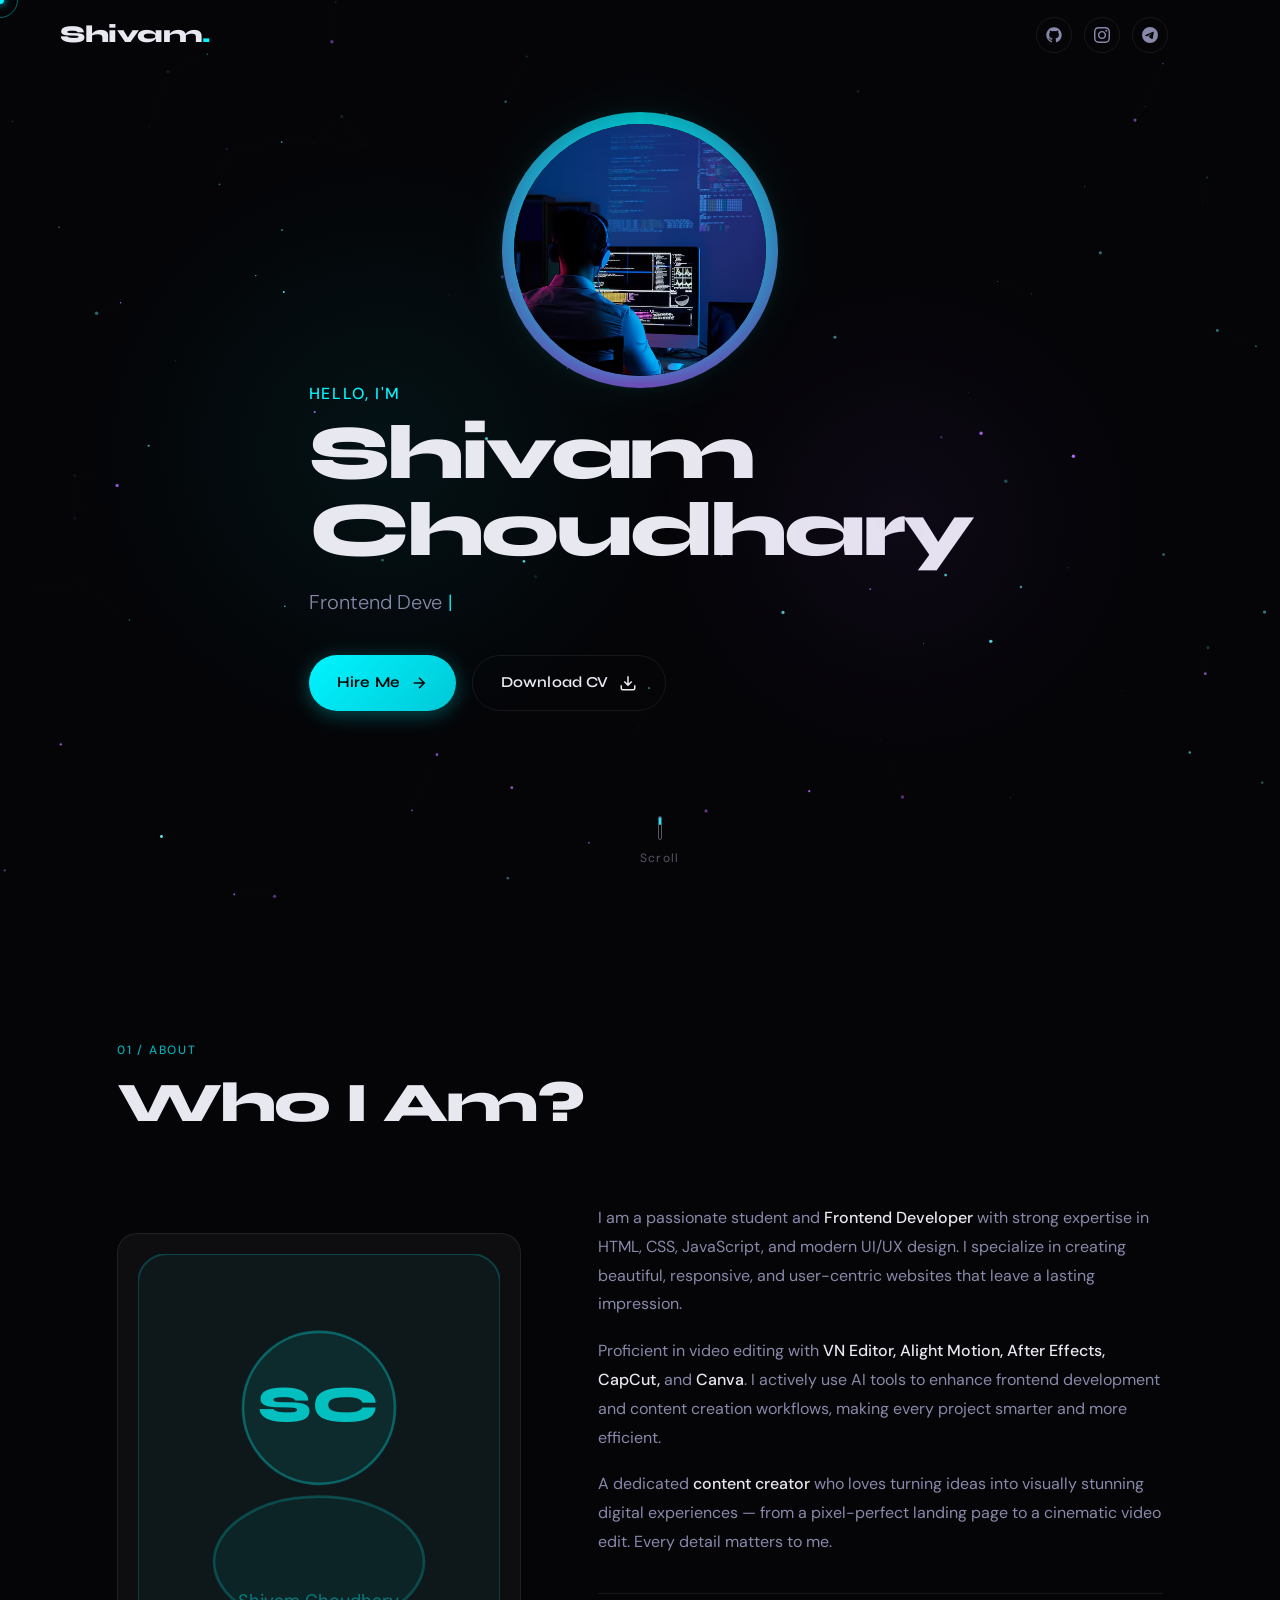
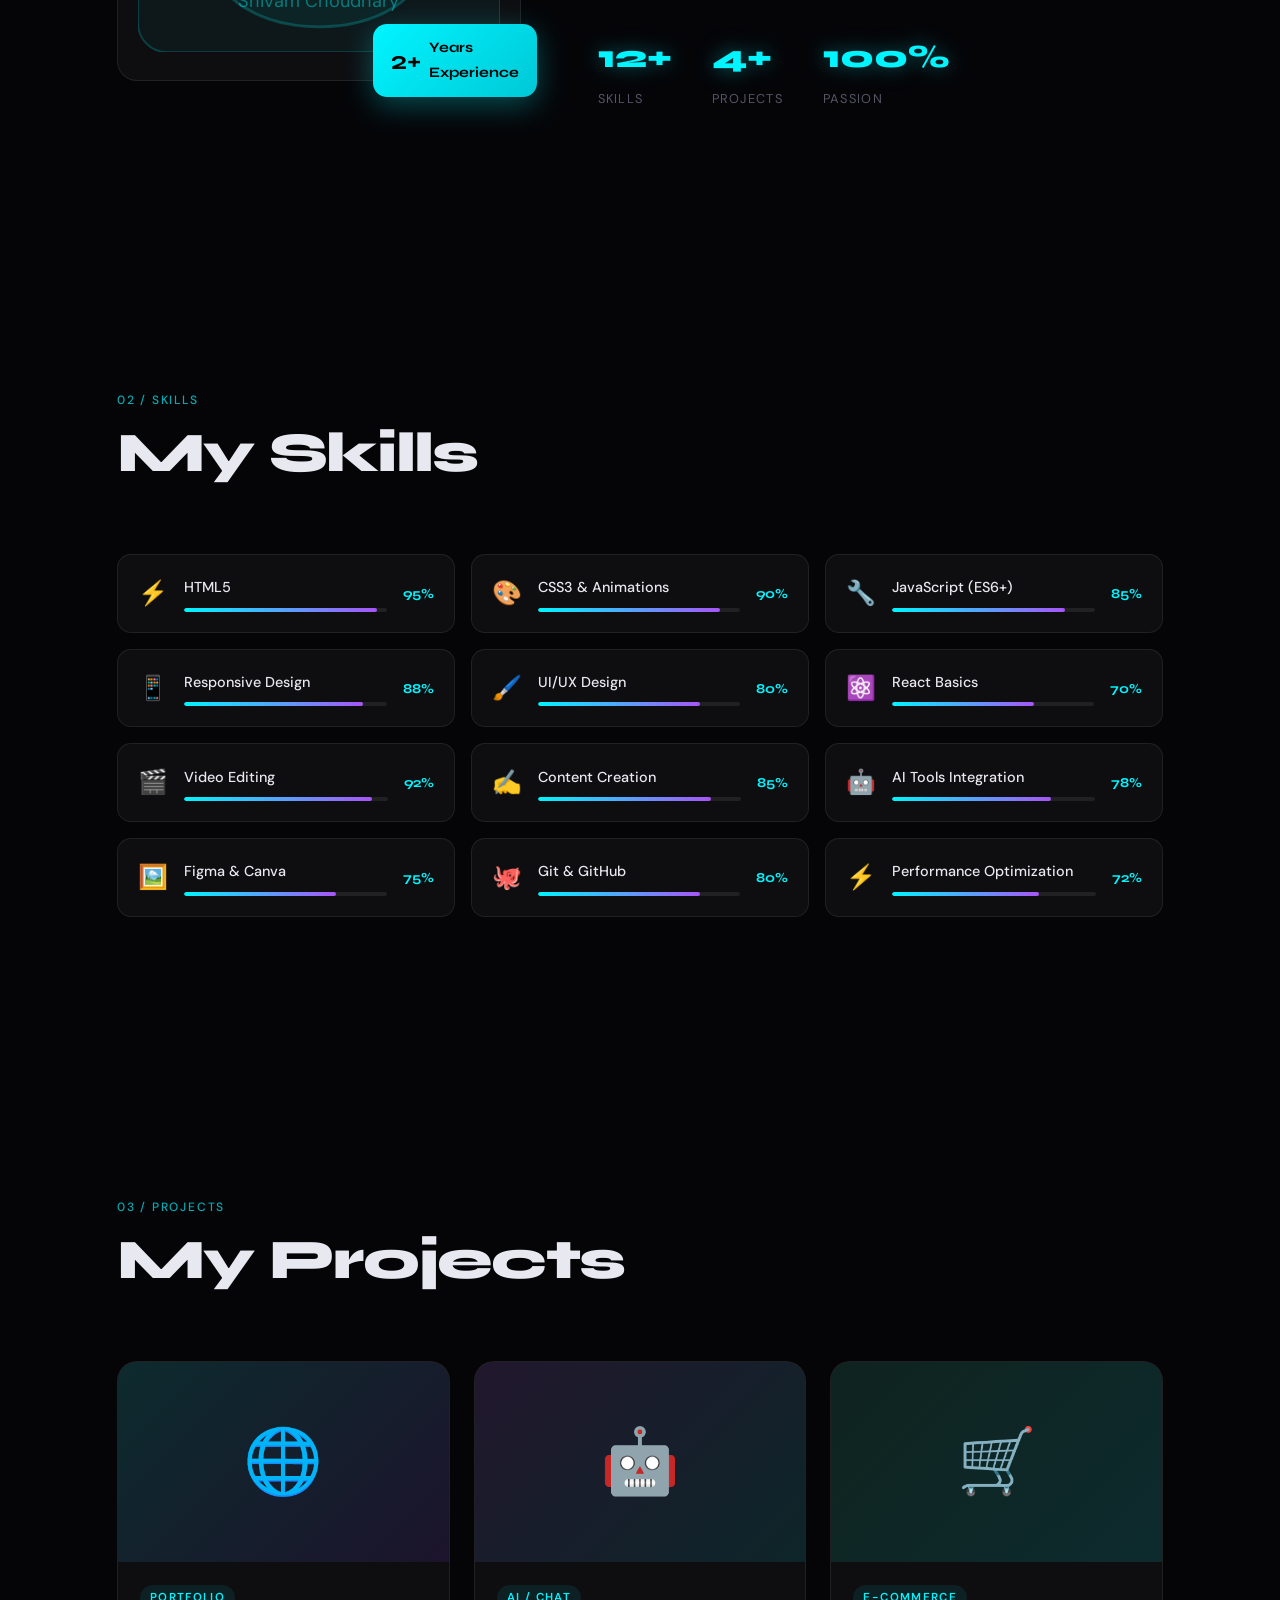
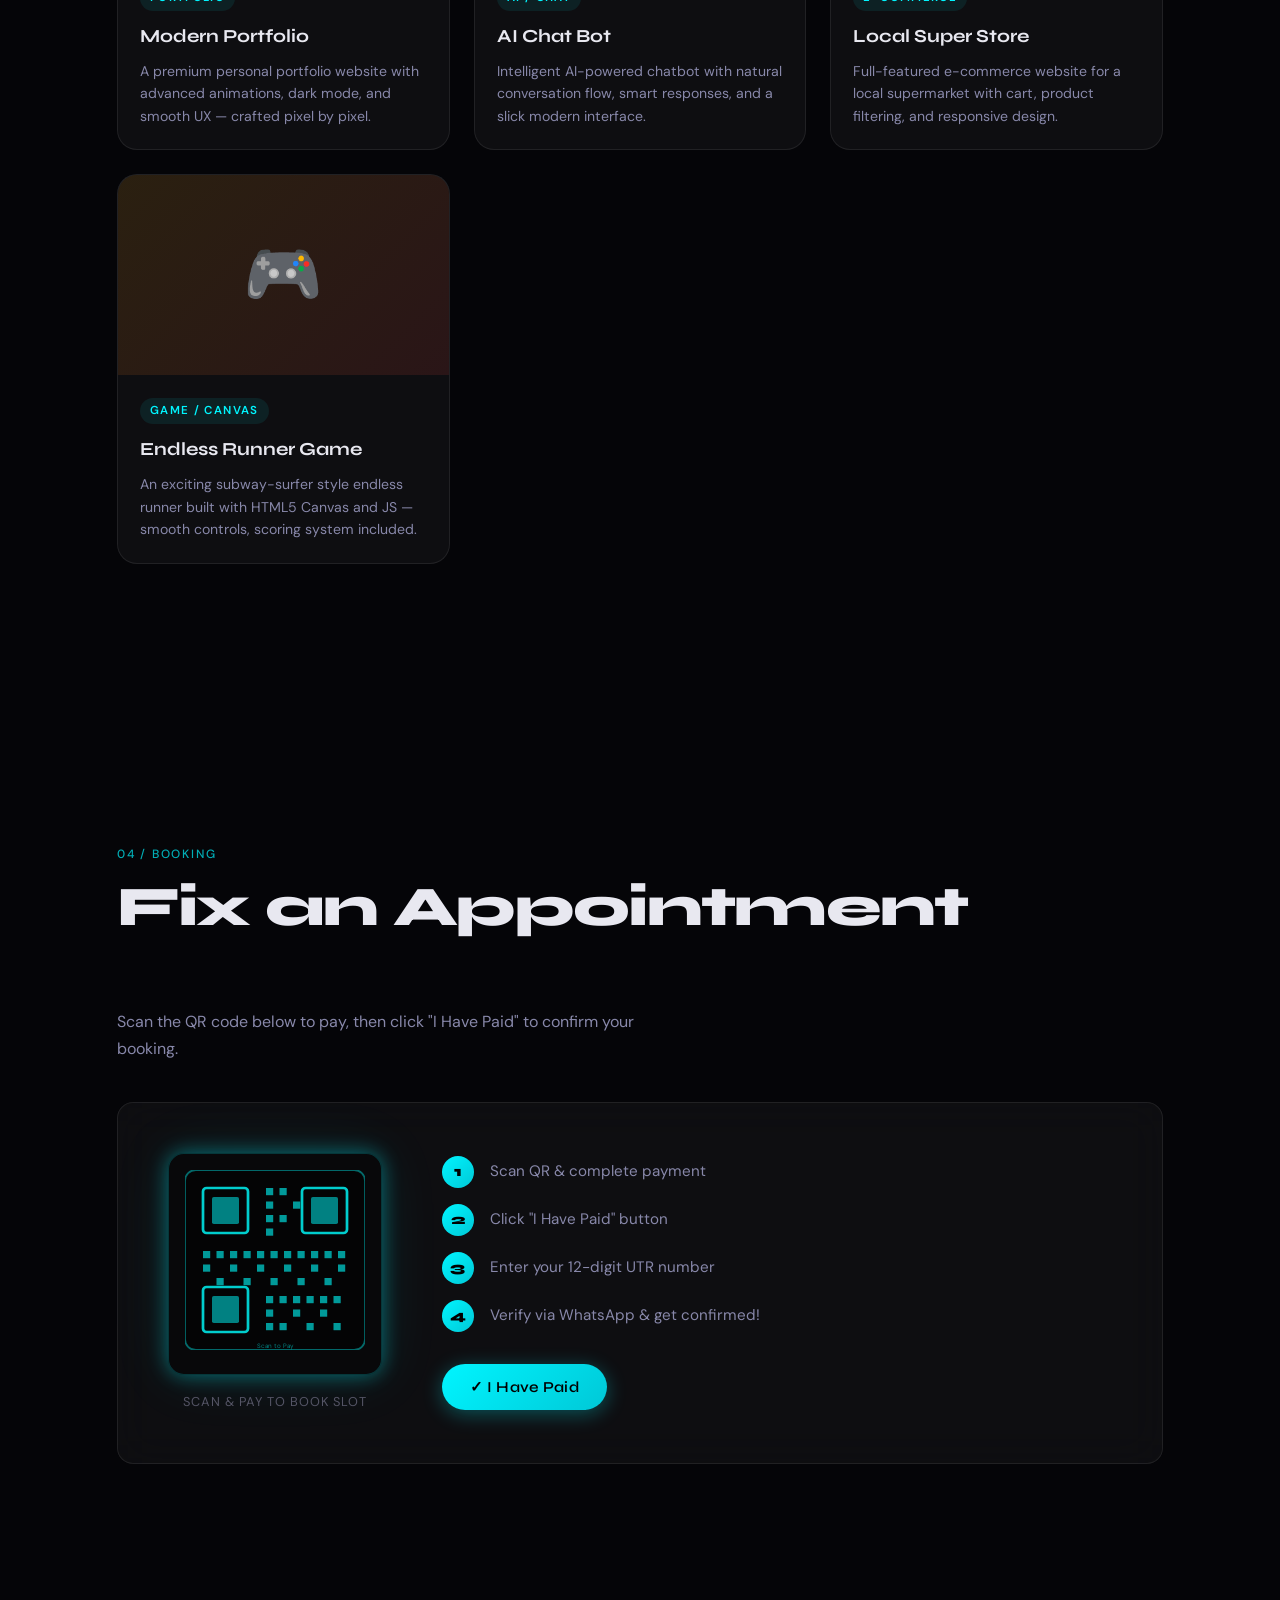
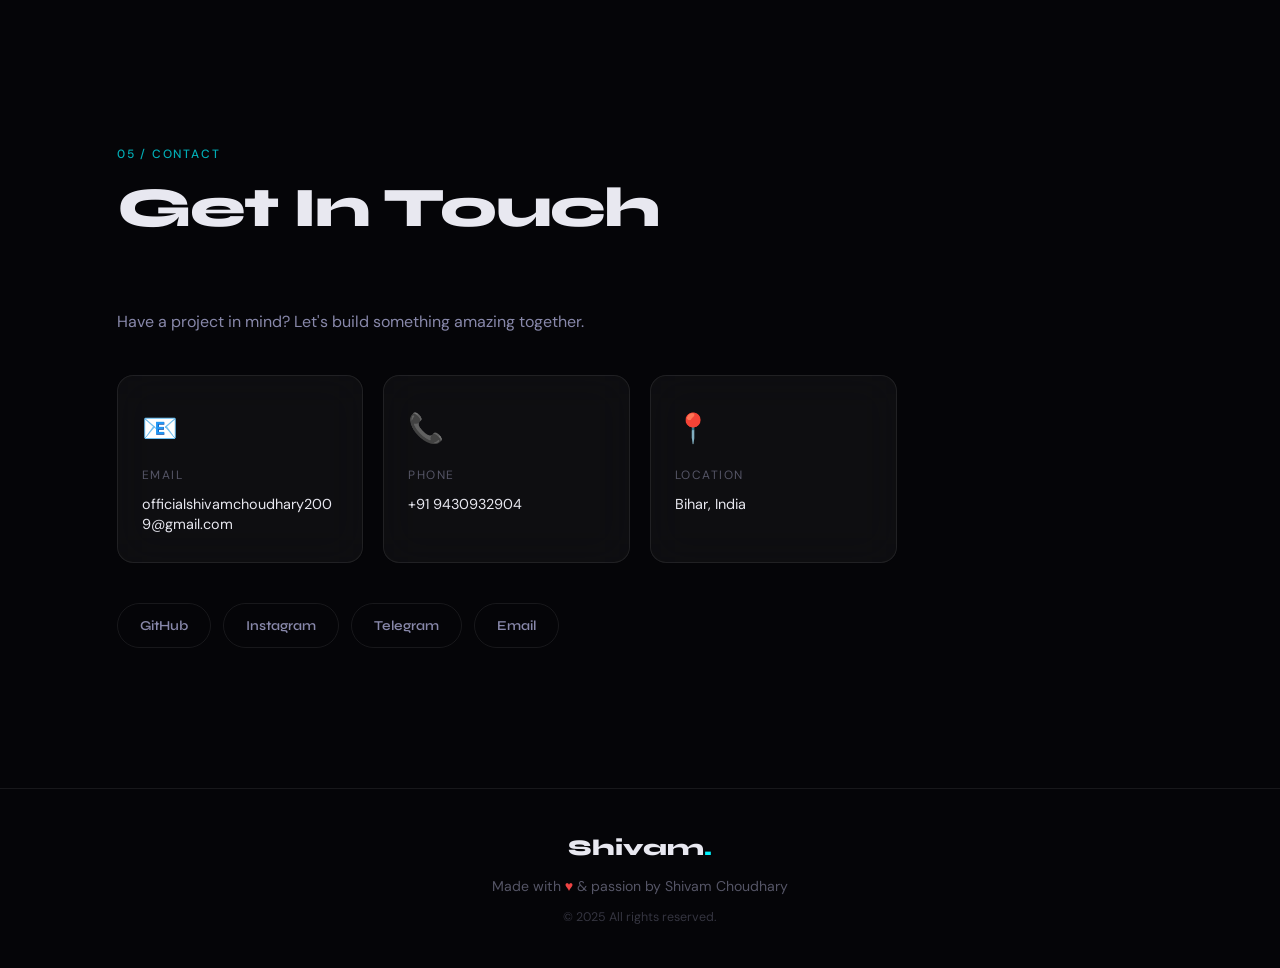
==== index.html @ 434dcc20 "changed the ui , changed skills section , changed about me section , changed overall website" ====
<!DOCTYPE html>
<html lang="en">
<head>
  <meta charset="UTF-8" />
  <meta name="viewport" content="width=device-width, initial-scale=1.0" />
  <title>Shivam Choudhary — Frontend Developer</title>
  <link rel="stylesheet" href="style.css" />
  <!-- Google Fonts -->
  <link href="https://fonts.googleapis.com/css2?family=Syne:wght@400;600;700;800&family=DM+Sans:ital,wght@0,300;0,400;0,500;1,300&display=swap" rel="stylesheet" />
</head>
<body>

  <!-- ═══════════════════════════════ LOADER ═══════════════════════════════ -->
  <div id="loader">
    <div class="loader-inner">
      <span class="loader-text">SC</span>
      <div class="loader-bar"><div class="loader-fill"></div></div>
    </div>
  </div>

  <!-- ══════════════════════════ CANVAS PARTICLES ══════════════════════════ -->
  <canvas id="particleCanvas"></canvas>

  <!-- ═══════════════════════════ CUSTOM CURSOR ════════════════════════════ -->
  <div id="cursor"></div>
  <div id="cursor-follower"></div>

  <!-- ═══════════════════════════════ NAVBAR ═══════════════════════════════ -->
  <nav id="navbar">
    <div class="nav-logo">Shivam<span>.</span></div>

    <div class="nav-right">
      <!-- Social Icons -->
      <a href="https://github.com/" target="_blank" class="nav-social" aria-label="GitHub">
        <svg viewBox="0 0 24 24" fill="currentColor"><path d="M12 .5C5.65.5.5 5.65.5 12c0 5.09 3.29 9.4 7.86 10.93.58.1.79-.25.79-.55v-1.93c-3.2.69-3.87-1.54-3.87-1.54-.52-1.33-1.28-1.69-1.28-1.69-1.04-.71.08-.7.08-.7 1.15.08 1.76 1.18 1.76 1.18 1.02 1.75 2.68 1.24 3.34.95.1-.74.4-1.24.72-1.53-2.55-.29-5.24-1.28-5.24-5.69 0-1.26.45-2.29 1.18-3.09-.12-.29-.51-1.46.11-3.04 0 0 .97-.31 3.17 1.18a11.1 11.1 0 0 1 2.89-.39c.98 0 1.97.13 2.89.39 2.2-1.49 3.17-1.18 3.17-1.18.62 1.58.23 2.75.11 3.04.74.8 1.18 1.83 1.18 3.09 0 4.42-2.69 5.39-5.26 5.68.41.36.78 1.07.78 2.15v3.19c0 .31.21.66.8.55C20.21 21.4 23.5 17.09 23.5 12 23.5 5.65 18.35.5 12 .5z"/></svg>
      </a>
      <a href="https://www.instagram.com/svmmmk__" target="_blank" class="nav-social" aria-label="Instagram">
        <svg viewBox="0 0 24 24" fill="currentColor"><path d="M12 2.163c3.204 0 3.584.012 4.85.07 3.252.148 4.771 1.691 4.919 4.919.058 1.265.069 1.645.069 4.849 0 3.205-.012 3.584-.069 4.849-.149 3.225-1.664 4.771-4.919 4.919-1.266.058-1.644.07-4.85.07-3.204 0-3.584-.012-4.849-.07-3.26-.149-4.771-1.699-4.919-4.92-.058-1.265-.07-1.644-.07-4.849 0-3.204.013-3.583.07-4.849.149-3.227 1.664-4.771 4.919-4.919 1.266-.057 1.645-.069 4.849-.069zm0-2.163c-3.259 0-3.667.014-4.947.072-4.358.2-6.78 2.618-6.98 6.98-.059 1.281-.073 1.689-.073 4.948 0 3.259.014 3.668.072 4.948.2 4.358 2.618 6.78 6.98 6.98 1.281.058 1.689.072 4.948.072 3.259 0 3.668-.014 4.948-.072 4.354-.2 6.782-2.618 6.979-6.98.059-1.28.073-1.689.073-4.948 0-3.259-.014-3.667-.072-4.947-.196-4.354-2.617-6.78-6.979-6.98-1.281-.059-1.69-.073-4.949-.073zm0 5.838c-3.403 0-6.162 2.759-6.162 6.162s2.759 6.163 6.162 6.163 6.162-2.759 6.162-6.163c0-3.403-2.759-6.162-6.162-6.162zm0 10.162c-2.209 0-4-1.79-4-4 0-2.209 1.791-4 4-4s4 1.791 4 4c0 2.21-1.791 4-4 4zm6.406-11.845c-.796 0-1.441.645-1.441 1.44s.645 1.44 1.441 1.44c.795 0 1.439-.645 1.439-1.44s-.644-1.44-1.439-1.44z"/></svg>
      </a>
      <a href="https://t.me/shivamsera" target="_blank" class="nav-social" aria-label="Telegram">
        <svg viewBox="0 0 24 24" fill="currentColor"><path d="M11.944 0A12 12 0 0 0 0 12a12 12 0 0 0 12 12 12 12 0 0 0 12-12A12 12 0 0 0 12 0a12 12 0 0 0-.056 0zm4.962 7.224c.1-.002.321.023.465.14a.506.506 0 0 1 .171.325c.016.093.036.306.02.472-.18 1.898-.962 6.502-1.36 8.627-.168.9-.499 1.201-.82 1.23-.696.065-1.225-.46-1.9-.902-1.056-.693-1.653-1.124-2.678-1.8-1.185-.78-.417-1.21.258-1.91.177-.184 3.247-2.977 3.307-3.23.007-.032.014-.15-.056-.212s-.174-.041-.249-.024c-.106.024-1.793 1.14-5.061 3.345-.48.33-.913.49-1.302.48-.428-.008-1.252-.241-1.865-.44-.752-.245-1.349-.374-1.297-.789.027-.216.325-.437.893-.663 3.498-1.524 5.83-2.529 6.998-3.014 3.332-1.386 4.025-1.627 4.476-1.635z"/></svg>
      </a>

      <!-- Hamburger -->
      <button class="hamburger" id="hamburger" aria-label="Menu">
        <span></span><span></span><span></span>
      </button>
    </div>
  </nav>

  <!-- ═══════════════════════════ MOBILE MENU ═══════════════════════════════ -->
  <div class="mobile-menu" id="mobileMenu">
    <button class="menu-close" id="menuClose">✕</button>
    <nav class="mobile-nav">
      <a href="#home" class="menu-link" data-close>Home</a>
      <a href="#about" class="menu-link" data-close>About</a>
      <a href="#skills" class="menu-link" data-close>Skills</a>
      <a href="#projects" class="menu-link" data-close>Projects</a>
      <a href="#appointment" class="menu-link" data-close>Appointment</a>
      <a href="#contact" class="menu-link" data-close>Contact</a>
      <a href="mailto:officialshivamchoudhary2009@gmail.com" class="menu-link hire-link" data-close>Hire Me</a>
    </nav>
    <div class="menu-footer">
      <a href="https://github.com/" target="_blank">GitHub</a>
      <a href="https://www.instagram.com/svmmmk__" target="_blank">Instagram</a>
      <a href="https://t.me/shivamsera" target="_blank">Telegram</a>
    </div>
  </div>
  <div class="menu-overlay" id="menuOverlay"></div>

  <!-- ═══════════════════════════════ MAIN ════════════════════════════════ -->
  <main>

    <!-- ── HERO ── -->
    <section id="home" class="hero-section">
      <div class="hero-content">
        <div class="hero-photo-wrap">
          <div class="hero-photo-ring"></div>
          <div class="hero-photo">
            <!-- Profile photo placeholder -->
            <img src="profile two.avif" alt="Shivam" style="width:100%;height:100%;object-fit:cover;border-radius:50%;">
              <svg viewBox="0 0 100 100" fill="none" xmlns="http://www.w3.org/2000/svg">
                <circle cx="50" cy="38" r="20" fill="rgba(0,255,255,0.15)" stroke="rgba(0,255,255,0.4)" stroke-width="1.5"/>
                <ellipse cx="50" cy="82" rx="30" ry="18" fill="rgba(0,255,255,0.1)" stroke="rgba(0,255,255,0.3)" stroke-width="1.5"/>
                <text x="50" y="44" text-anchor="middle" fill="rgba(0,255,255,0.8)" font-size="14" font-family="Syne" font-weight="700">SC</text>
              </svg>
            </div>
          </div>
        </div>

        <div class="hero-text">
          <p class="hero-greeting">Hello, I'm</p>
          <h1 class="hero-name">Shivam<br/>Choudhary</h1>
          <div class="hero-role">
            <span class="role-text" id="roleText">Frontend Developer</span>
            <span class="role-cursor">|</span>
          </div>
          <div class="hero-btns">
            <a href="mailto:officialshivamchoudhary2009@gmail.com" class="btn btn-primary">
              <span>Hire Me</span>
              <svg viewBox="0 0 24 24" fill="none" stroke="currentColor" stroke-width="2"><path d="M5 12h14M12 5l7 7-7 7"/></svg>
            </a>
            <a href="#" class="btn btn-outline" id="downloadCV">
              <span>Download CV</span>
              <svg viewBox="0 0 24 24" fill="none" stroke="currentColor" stroke-width="2"><path d="M21 15v4a2 2 0 0 1-2 2H5a2 2 0 0 1-2-2v-4M7 10l5 5 5-5M12 15V3"/></svg>
            </a>
          </div>
        </div>
      </div>

      <div class="hero-scroll-hint">
        <div class="scroll-dot"></div>
        <span>Scroll</span>
      </div>
    </section>

    <!-- ── ABOUT ── -->
    <section id="about" class="section about-section reveal">
      <div class="section-label">01 / About</div>
      <h2 class="section-title">Who I Am?</h2>
      <div class="about-grid">
        <div class="about-photo-col">
          <div class="about-photo-frame">
            <div class="about-photo-inner">
              <svg viewBox="0 0 200 220" fill="none" xmlns="http://www.w3.org/2000/svg" width="100%">
                <rect width="200" height="220" rx="16" fill="rgba(0,255,255,0.04)" stroke="rgba(0,255,255,0.2)" stroke-width="1"/>
                <circle cx="100" cy="85" r="42" fill="rgba(0,255,255,0.08)" stroke="rgba(0,255,255,0.3)" stroke-width="1.5"/>
                <ellipse cx="100" cy="170" rx="58" ry="36" fill="rgba(0,255,255,0.05)" stroke="rgba(0,255,255,0.2)" stroke-width="1.5"/>
                <text x="100" y="92" text-anchor="middle" fill="rgba(0,255,255,0.7)" font-size="28" font-family="Syne" font-weight="800">SC</text>
                <text x="100" y="195" text-anchor="middle" fill="rgba(0,255,255,0.4)" font-size="10" font-family="DM Sans">Shivam Choudhary</text>
              </svg>
            </div>
            <div class="about-badge">
              <span class="badge-num">2+</span>
              <span class="badge-txt">Years<br/>Experience</span>
            </div>
          </div>
        </div>
        <div class="about-text-col">
          <p class="about-para">
            I am a passionate student and <strong>Frontend Developer</strong> with strong expertise in HTML, CSS, JavaScript, and modern UI/UX design. I specialize in creating beautiful, responsive, and user-centric websites that leave a lasting impression.
          </p>
          <p class="about-para">
            Proficient in video editing with <strong>VN Editor, Alight Motion, After Effects, CapCut,</strong> and <strong>Canva</strong>. I actively use AI tools to enhance frontend development and content creation workflows, making every project smarter and more efficient.
          </p>
          <p class="about-para">
            A dedicated <strong>content creator</strong> who loves turning ideas into visually stunning digital experiences — from a pixel-perfect landing page to a cinematic video edit. Every detail matters to me.
          </p>
          <div class="about-stats">
            <div class="stat-item"><span class="stat-num">12+</span><span class="stat-lbl">Skills</span></div>
            <div class="stat-item"><span class="stat-num">4+</span><span class="stat-lbl">Projects</span></div>
            <div class="stat-item"><span class="stat-num">100%</span><span class="stat-lbl">Passion</span></div>
          </div>
        </div>
      </div>
    </section>

    <!-- ── SKILLS ── -->
    <section id="skills" class="section skills-section reveal">
      <div class="section-label">02 / Skills</div>
      <h2 class="section-title">My Skills</h2>
      <div class="skills-grid">

        <div class="skill-card" data-level="95">
          <div class="skill-icon">⚡</div>
          <div class="skill-info">
            <span class="skill-name">HTML5</span>
            <div class="skill-bar"><div class="skill-fill" data-w="95"></div></div>
          </div>
          <span class="skill-pct">95%</span>
        </div>

        <div class="skill-card" data-level="90">
          <div class="skill-icon">🎨</div>
          <div class="skill-info">
            <span class="skill-name">CSS3 & Animations</span>
            <div class="skill-bar"><div class="skill-fill" data-w="90"></div></div>
          </div>
          <span class="skill-pct">90%</span>
        </div>

        <div class="skill-card" data-level="85">
          <div class="skill-icon">🔧</div>
          <div class="skill-info">
            <span class="skill-name">JavaScript (ES6+)</span>
            <div class="skill-bar"><div class="skill-fill" data-w="85"></div></div>
          </div>
          <span class="skill-pct">85%</span>
        </div>

        <div class="skill-card" data-level="88">
          <div class="skill-icon">📱</div>
          <div class="skill-info">
            <span class="skill-name">Responsive Design</span>
            <div class="skill-bar"><div class="skill-fill" data-w="88"></div></div>
          </div>
          <span class="skill-pct">88%</span>
        </div>

        <div class="skill-card" data-level="80">
          <div class="skill-icon">🖌️</div>
          <div class="skill-info">
            <span class="skill-name">UI/UX Design</span>
            <div class="skill-bar"><div class="skill-fill" data-w="80"></div></div>
          </div>
          <span class="skill-pct">80%</span>
        </div>

        <div class="skill-card" data-level="70">
          <div class="skill-icon">⚛️</div>
          <div class="skill-info">
            <span class="skill-name">React Basics</span>
            <div class="skill-bar"><div class="skill-fill" data-w="70"></div></div>
          </div>
          <span class="skill-pct">70%</span>
        </div>

        <div class="skill-card" data-level="92">
          <div class="skill-icon">🎬</div>
          <div class="skill-info">
            <span class="skill-name">Video Editing</span>
            <div class="skill-bar"><div class="skill-fill" data-w="92"></div></div>
          </div>
          <span class="skill-pct">92%</span>
        </div>

        <div class="skill-card" data-level="85">
          <div class="skill-icon">✍️</div>
          <div class="skill-info">
            <span class="skill-name">Content Creation</span>
            <div class="skill-bar"><div class="skill-fill" data-w="85"></div></div>
          </div>
          <span class="skill-pct">85%</span>
        </div>

        <div class="skill-card" data-level="78">
          <div class="skill-icon">🤖</div>
          <div class="skill-info">
            <span class="skill-name">AI Tools Integration</span>
            <div class="skill-bar"><div class="skill-fill" data-w="78"></div></div>
          </div>
          <span class="skill-pct">78%</span>
        </div>

        <div class="skill-card" data-level="75">
          <div class="skill-icon">🖼️</div>
          <div class="skill-info">
            <span class="skill-name">Figma & Canva</span>
            <div class="skill-bar"><div class="skill-fill" data-w="75"></div></div>
          </div>
          <span class="skill-pct">75%</span>
        </div>

        <div class="skill-card" data-level="80">
          <div class="skill-icon">🐙</div>
          <div class="skill-info">
            <span class="skill-name">Git & GitHub</span>
            <div class="skill-bar"><div class="skill-fill" data-w="80"></div></div>
          </div>
          <span class="skill-pct">80%</span>
        </div>

        <div class="skill-card" data-level="72">
          <div class="skill-icon">⚡</div>
          <div class="skill-info">
            <span class="skill-name">Performance Optimization</span>
            <div class="skill-bar"><div class="skill-fill" data-w="72"></div></div>
          </div>
          <span class="skill-pct">72%</span>
        </div>

      </div>
    </section>

    <!-- ── PROJECTS ── -->
    <section id="projects" class="section projects-section reveal">
      <div class="section-label">03 / Projects</div>
      <h2 class="section-title">My Projects</h2>
      <div class="projects-grid">

        <div class="project-card">
          <div class="project-img">
            <div class="project-img-inner proj1">
              <span>🌐</span>
            </div>
            <div class="project-overlay">
              <a href="#" class="btn-view">View Project →</a>
            </div>
          </div>
          <div class="project-info">
            <span class="project-tag">Portfolio</span>
            <h3 class="project-title">Modern Portfolio</h3>
            <p class="project-desc">A premium personal portfolio website with advanced animations, dark mode, and smooth UX — crafted pixel by pixel.</p>
          </div>
        </div>

        <div class="project-card">
          <div class="project-img">
            <div class="project-img-inner proj2">
              <span>🤖</span>
            </div>
            <div class="project-overlay">
              <a href="#" class="btn-view">View Project →</a>
            </div>
          </div>
          <div class="project-info">
            <span class="project-tag">AI / Chat</span>
            <h3 class="project-title">AI Chat Bot</h3>
            <p class="project-desc">Intelligent AI-powered chatbot with natural conversation flow, smart responses, and a slick modern interface.</p>
          </div>
        </div>

        <div class="project-card">
          <div class="project-img">
            <div class="project-img-inner proj3">
              <span>🛒</span>
            </div>
            <div class="project-overlay">
              <a href="#" class="btn-view">View Project →</a>
            </div>
          </div>
          <div class="project-info">
            <span class="project-tag">E-Commerce</span>
            <h3 class="project-title">Local Super Store</h3>
            <p class="project-desc">Full-featured e-commerce website for a local supermarket with cart, product filtering, and responsive design.</p>
          </div>
        </div>

        <div class="project-card">
          <div class="project-img">
            <div class="project-img-inner proj4">
              <span>🎮</span>
            </div>
            <div class="project-overlay">
              <a href="#" class="btn-view">View Project →</a>
            </div>
          </div>
          <div class="project-info">
            <span class="project-tag">Game / Canvas</span>
            <h3 class="project-title">Endless Runner Game</h3>
            <p class="project-desc">An exciting subway-surfer style endless runner built with HTML5 Canvas and JS — smooth controls, scoring system included.</p>
          </div>
        </div>

      </div>
    </section>

    <!-- ── APPOINTMENT ── -->
    <section id="appointment" class="section appointment-section reveal">
      <div class="section-label">04 / Booking</div>
      <h2 class="section-title">Fix an Appointment</h2>
      <p class="appt-sub">Scan the QR code below to pay, then click "I Have Paid" to confirm your booking.</p>

      <div class="appt-card glass">
        <div class="qr-wrap">
          <!-- QR Code placeholder -->
          <div class="qr-box" id="qrCode">
            <svg viewBox="0 0 200 200" xmlns="http://www.w3.org/2000/svg" width="180" height="180">
              <!-- Outer border -->
              <rect width="200" height="200" rx="12" fill="rgba(0,0,0,0.5)" stroke="rgba(0,255,255,0.4)" stroke-width="2"/>
              <!-- Top-left finder -->
              <rect x="20" y="20" width="50" height="50" rx="4" fill="none" stroke="rgba(0,255,255,0.8)" stroke-width="3"/>
              <rect x="30" y="30" width="30" height="30" rx="2" fill="rgba(0,255,255,0.5)"/>
              <!-- Top-right finder -->
              <rect x="130" y="20" width="50" height="50" rx="4" fill="none" stroke="rgba(0,255,255,0.8)" stroke-width="3"/>
              <rect x="140" y="30" width="30" height="30" rx="2" fill="rgba(0,255,255,0.5)"/>
              <!-- Bottom-left finder -->
              <rect x="20" y="130" width="50" height="50" rx="4" fill="none" stroke="rgba(0,255,255,0.8)" stroke-width="3"/>
              <rect x="30" y="140" width="30" height="30" rx="2" fill="rgba(0,255,255,0.5)"/>
              <!-- Data dots (simulated) -->
              <g fill="rgba(0,255,255,0.6)">
                <rect x="90" y="20" width="8" height="8"/><rect x="105" y="20" width="8" height="8"/>
                <rect x="90" y="35" width="8" height="8"/><rect x="120" y="35" width="8" height="8"/>
                <rect x="90" y="50" width="8" height="8"/><rect x="105" y="50" width="8" height="8"/>
                <rect x="90" y="65" width="8" height="8"/><rect x="20" y="90" width="8" height="8"/>
                <rect x="35" y="90" width="8" height="8"/><rect x="50" y="90" width="8" height="8"/>
                <rect x="65" y="90" width="8" height="8"/><rect x="80" y="90" width="8" height="8"/>
                <rect x="95" y="90" width="8" height="8"/><rect x="110" y="90" width="8" height="8"/>
                <rect x="125" y="90" width="8" height="8"/><rect x="140" y="90" width="8" height="8"/>
                <rect x="155" y="90" width="8" height="8"/><rect x="170" y="90" width="8" height="8"/>
                <rect x="20" y="105" width="8" height="8"/><rect x="50" y="105" width="8" height="8"/>
                <rect x="80" y="105" width="8" height="8"/><rect x="110" y="105" width="8" height="8"/>
                <rect x="140" y="105" width="8" height="8"/><rect x="170" y="105" width="8" height="8"/>
                <rect x="35" y="120" width="8" height="8"/><rect x="65" y="120" width="8" height="8"/>
                <rect x="95" y="120" width="8" height="8"/><rect x="125" y="120" width="8" height="8"/>
                <rect x="155" y="120" width="8" height="8"/><rect x="90" y="140" width="8" height="8"/>
                <rect x="105" y="140" width="8" height="8"/><rect x="120" y="140" width="8" height="8"/>
                <rect x="135" y="140" width="8" height="8"/><rect x="150" y="140" width="8" height="8"/>
                <rect x="165" y="140" width="8" height="8"/><rect x="90" y="155" width="8" height="8"/>
                <rect x="120" y="155" width="8" height="8"/><rect x="150" y="155" width="8" height="8"/>
                <rect x="90" y="170" width="8" height="8"/><rect x="105" y="170" width="8" height="8"/>
                <rect x="135" y="170" width="8" height="8"/><rect x="165" y="170" width="8" height="8"/>
              </g>
              <!-- Center label -->
              <text x="100" y="198" text-anchor="middle" fill="rgba(0,255,255,0.5)" font-size="7" font-family="DM Sans">Scan to Pay</text>
            </svg>
          </div>
          <p class="qr-label">Scan &amp; Pay to Book Slot</p>
        </div>

        <div class="appt-right">
          <div class="appt-steps">
            <div class="step"><span class="step-num">1</span><span>Scan QR &amp; complete payment</span></div>
            <div class="step"><span class="step-num">2</span><span>Click "I Have Paid" button</span></div>
            <div class="step"><span class="step-num">3</span><span>Enter your 12-digit UTR number</span></div>
            <div class="step"><span class="step-num">4</span><span>Verify via WhatsApp &amp; get confirmed!</span></div>
          </div>
          <button class="btn btn-primary appt-btn" id="paidBtn">
            <span>✓ I Have Paid</span>
          </button>
        </div>
      </div>
    </section>

    <!-- ── CONTACT ── -->
    <section id="contact" class="section contact-section reveal">
      <div class="section-label">05 / Contact</div>
      <h2 class="section-title">Get In Touch</h2>
      <p class="contact-sub">Have a project in mind? Let's build something amazing together.</p>

      <div class="contact-grid">
        <div class="contact-card glass">
          <div class="contact-icon">📧</div>
          <span class="contact-lbl">Email</span>
          <a href="mailto:officialshivamchoudhary2009@gmail.com" class="contact-val">
            officialshivamchoudhary2009@gmail.com
          </a>
        </div>
        <div class="contact-card glass">
          <div class="contact-icon">📞</div>
          <span class="contact-lbl">Phone</span>
          <a href="tel:+919430932904" class="contact-val">+91 9430932904</a>
        </div>
        <div class="contact-card glass">
          <div class="contact-icon">📍</div>
          <span class="contact-lbl">Location</span>
          <span class="contact-val">Bihar, India</span>
        </div>
      </div>

      <div class="contact-socials">
        <a href="https://github.com/" target="_blank" class="soc-btn">GitHub</a>
        <a href="https://www.instagram.com/svmmmk__" target="_blank" class="soc-btn">Instagram</a>
        <a href="https://t.me/shivamsera" target="_blank" class="soc-btn">Telegram</a>
        <a href="mailto:officialshivamchoudhary2009@gmail.com" class="soc-btn">Email</a>
      </div>
    </section>

  </main>

  <!-- ══════════════════════════════ FOOTER ══════════════════════════════ -->
  <footer>
    <div class="footer-inner">
      <span class="footer-logo">Shivam<span>.</span></span>
      <p>Made with <span class="heart">♥</span> &amp; passion by Shivam Choudhary</p>
      <p class="footer-copy">© 2025 All rights reserved.</p>
    </div>
  </footer>

  <!-- ════════════════════════ UTR MODAL ═══════════════════════════ -->
  <div class="modal-overlay" id="utrModal">
    <div class="modal glass">
      <button class="modal-close" id="modalClose">✕</button>
      <h3 class="modal-title">Enter UTR Number</h3>
      <p class="modal-sub">Enter your 12-digit UTR number to verify payment</p>
      <input type="text" class="utr-input" id="utrInput" placeholder="e.g. 123456789012" maxlength="12" inputmode="numeric" />
      <p class="utr-error" id="utrError"></p>
      <button class="btn btn-primary" id="verifyBtn" style="width:100%;justify-content:center;">Verify Payment</button>
    </div>
  </div>

  <!-- ═══════════════════════ SUCCESS MODAL ═══════════════════════ -->
  <div class="modal-overlay" id="successModal">
    <div class="modal success-modal glass">
      <div class="success-anim">
        <svg viewBox="0 0 80 80" class="check-svg"><circle cx="40" cy="40" r="38" fill="none" stroke="rgba(0,255,180,0.8)" stroke-width="3" class="check-ring"/><path d="M22 40 L34 52 L58 28" fill="none" stroke="rgba(0,255,180,1)" stroke-width="4" stroke-linecap="round" stroke-linejoin="round" class="check-path"/></svg>
      </div>
      <h3 class="success-title">Payment Verified! 🎉</h3>
      <p class="success-sub">Your appointment slot has been booked. Please verify via WhatsApp to get your confirmed slot time.</p>
      <button class="btn btn-primary" id="whatsappBtn" style="width:100%;justify-content:center;">
        <span>Verify via WhatsApp</span>
        <svg viewBox="0 0 24 24" fill="currentColor" width="20"><path d="M17.472 14.382c-.297-.149-1.758-.867-2.03-.967-.273-.099-.471-.148-.67.15-.197.297-.767.966-.94 1.164-.173.199-.347.223-.644.075-.297-.15-1.255-.463-2.39-1.475-.883-.788-1.48-1.761-1.653-2.059-.173-.297-.018-.458.13-.606.134-.133.298-.347.446-.52.149-.174.198-.298.298-.497.099-.198.05-.371-.025-.52-.075-.149-.669-1.612-.916-2.207-.242-.579-.487-.5-.669-.51-.173-.008-.371-.01-.57-.01-.198 0-.52.074-.792.372-.272.297-1.04 1.016-1.04 2.479 0 1.462 1.065 2.875 1.213 3.074.149.198 2.096 3.2 5.077 4.487.709.306 1.262.489 1.694.625.712.227 1.36.195 1.871.118.571-.085 1.758-.719 2.006-1.413.248-.694.248-1.289.173-1.413-.074-.124-.272-.198-.57-.347m-5.421 7.403h-.004a9.87 9.87 0 0 1-5.031-1.378l-.361-.214-3.741.982.998-3.648-.235-.374a9.86 9.86 0 0 1-1.51-5.26c.001-5.45 4.436-9.884 9.888-9.884 2.64 0 5.122 1.03 6.988 2.898a9.825 9.825 0 0 1 2.893 6.994c-.003 5.45-4.437 9.884-9.885 9.884m8.413-18.297A11.815 11.815 0 0 0 12.05 0C5.495 0 .16 5.335.157 11.892c0 2.096.547 4.142 1.588 5.945L.057 24l6.305-1.654a11.882 11.882 0 0 0 5.683 1.448h.005c6.554 0 11.89-5.335 11.893-11.893a11.821 11.821 0 0 0-3.48-8.413z"/></svg>
      </button>
    </div>
  </div>

  <!-- Confetti canvas -->
  <canvas id="confettiCanvas" style="position:fixed;top:0;left:0;width:100%;height:100%;pointer-events:none;z-index:9999;display:none;"></canvas>

  <script src="script.js"></script>
</body>
</html>
---- style.css ----
/* ══════════════════════════════════════════════════
   SHIVAM CHOUDHARY — PORTFOLIO CSS
   Premium Dark Mode | Glassmorphism | Neon Accents
   ══════════════════════════════════════════════════ */

/* ── RESET & VARIABLES ── */
*, *::before, *::after { margin: 0; padding: 0; box-sizing: border-box; }

:root {
  --bg:        #050508;
  --bg2:       #0a0a12;
  --bg3:       #0f0f1a;
  --cyan:      #00f5ff;
  --cyan2:     #00c8d7;
  --purple:    #7c3aed;
  --purple2:   #a855f7;
  --glass-bg:  rgba(255,255,255,0.04);
  --glass-bd:  rgba(255,255,255,0.08);
  --text:      #e8e8f0;
  --text2:     #8888aa;
  --text3:     #555566;
  --font-head: 'Syne', sans-serif;
  --font-body: 'DM Sans', sans-serif;
  --radius:    16px;
  --section-gap: clamp(80px, 12vw, 140px);
  --glow-cyan: 0 0 20px rgba(0,245,255,0.4), 0 0 60px rgba(0,245,255,0.1);
  --glow-purple: 0 0 20px rgba(168,85,247,0.4), 0 0 60px rgba(168,85,247,0.1);
}

html { scroll-behavior: smooth; overflow-x: hidden; }

body {
  background: var(--bg);
  color: var(--text);
  font-family: var(--font-body);
  font-size: 16px;
  line-height: 1.7;
  overflow-x: hidden;
  cursor: none;
}

/* ── SCROLLBAR ── */
::-webkit-scrollbar { width: 4px; }
::-webkit-scrollbar-track { background: var(--bg); }
::-webkit-scrollbar-thumb { background: var(--cyan); border-radius: 2px; }

/* ── SELECTION ── */
::selection { background: rgba(0,245,255,0.2); color: var(--cyan); }

/* ════════════════════════════════════
   LOADER
════════════════════════════════════ */
#loader {
  position: fixed; inset: 0;
  background: var(--bg);
  display: flex; align-items: center; justify-content: center;
  z-index: 9998;
  transition: opacity 0.6s ease, visibility 0.6s ease;
}
#loader.hide { opacity: 0; visibility: hidden; }

.loader-inner { text-align: center; }
.loader-text {
  display: block;
  font-family: var(--font-head);
  font-size: 3rem;
  font-weight: 800;
  color: var(--cyan);
  text-shadow: var(--glow-cyan);
  margin-bottom: 24px;
  animation: pulse-glow 1s ease-in-out infinite alternate;
}
.loader-bar {
  width: 200px; height: 3px;
  background: rgba(255,255,255,0.08);
  border-radius: 2px; overflow: hidden;
}
.loader-fill {
  height: 100%;
  background: linear-gradient(90deg, var(--cyan), var(--purple2));
  border-radius: 2px;
  animation: load-fill 1.5s ease forwards;
}
@keyframes load-fill { from { width: 0; } to { width: 100%; } }
@keyframes pulse-glow {
  from { text-shadow: 0 0 10px rgba(0,245,255,0.3); }
  to   { text-shadow: 0 0 30px rgba(0,245,255,0.8), 0 0 60px rgba(0,245,255,0.3); }
}

/* ════════════════════════════════════
   PARTICLE CANVAS
════════════════════════════════════ */
#particleCanvas {
  position: fixed; inset: 0;
  pointer-events: none; z-index: 0;
}

/* ════════════════════════════════════
   CUSTOM CURSOR
════════════════════════════════════ */
#cursor {
  position: fixed; top: 0; left: 0;
  width: 8px; height: 8px;
  background: var(--cyan);
  border-radius: 50%;
  pointer-events: none; z-index: 9997;
  transform: translate(-50%, -50%);
  transition: transform 0.1s, background 0.3s;
  box-shadow: 0 0 8px var(--cyan);
}
#cursor-follower {
  position: fixed; top: 0; left: 0;
  width: 36px; height: 36px;
  border: 1.5px solid rgba(0,245,255,0.4);
  border-radius: 50%;
  pointer-events: none; z-index: 9996;
  transform: translate(-50%, -50%);
  transition: transform 0.15s ease, width 0.3s, height 0.3s, border-color 0.3s;
}
body:has(a:hover) #cursor-follower,
body:has(button:hover) #cursor-follower {
  width: 52px; height: 52px;
  border-color: rgba(0,245,255,0.7);
}
@media (hover: none) { #cursor, #cursor-follower { display: none; } body { cursor: auto; } }

/* ════════════════════════════════════
   NAVBAR
════════════════════════════════════ */
#navbar {
  position: fixed; top: 0; left: 0; right: 0;
  height: 70px;
  display: flex; align-items: center; justify-content: space-between;
  padding: 0 clamp(20px, 5vw, 60px);
  z-index: 900;
  transition: background 0.4s, backdrop-filter 0.4s, box-shadow 0.4s;
}
#navbar.scrolled {
  background: rgba(5,5,8,0.85);
  backdrop-filter: blur(20px);
  box-shadow: 0 1px 0 rgba(255,255,255,0.06);
}

.nav-logo {
  font-family: var(--font-head);
  font-size: 1.5rem;
  font-weight: 800;
  color: var(--text);
  letter-spacing: -0.02em;
}
.nav-logo span { color: var(--cyan); }

.nav-right { display: flex; align-items: center; gap: 12px; }

.nav-social {
  display: flex; align-items: center; justify-content: center;
  width: 36px; height: 36px;
  border: 1px solid var(--glass-bd);
  border-radius: 50%;
  color: var(--text2);
  text-decoration: none;
  transition: all 0.3s;
}
.nav-social svg { width: 16px; height: 16px; }
.nav-social:hover {
  color: var(--cyan);
  border-color: var(--cyan);
  box-shadow: var(--glow-cyan);
  transform: translateY(-2px);
}

.hamburger {
  display: flex; flex-direction: column; justify-content: center; gap: 5px;
  width: 40px; height: 40px;
  background: none; border: none; cursor: none;
  padding: 4px;
}
.hamburger span {
  display: block; height: 2px;
  background: var(--text);
  border-radius: 2px;
  transition: all 0.35s cubic-bezier(0.68,-0.55,0.27,1.55);
}
.hamburger.active span:nth-child(1) { transform: translateY(7px) rotate(45deg); }
.hamburger.active span:nth-child(2) { opacity: 0; transform: scaleX(0); }
.hamburger.active span:nth-child(3) { transform: translateY(-7px) rotate(-45deg); }

/* ════════════════════════════════════
   MOBILE MENU
════════════════════════════════════ */
.menu-overlay {
  position: fixed; inset: 0;
  background: rgba(0,0,0,0.6);
  backdrop-filter: blur(4px);
  z-index: 950; opacity: 0; visibility: hidden;
  transition: all 0.4s;
}
.menu-overlay.show { opacity: 1; visibility: visible; }

.mobile-menu {
  position: fixed; top: 0; right: 0;
  width: min(340px, 88vw); height: 100vh;
  background: rgba(10,10,20,0.97);
  backdrop-filter: blur(30px);
  border-left: 1px solid var(--glass-bd);
  z-index: 980;
  padding: 80px 40px 40px;
  display: flex; flex-direction: column;
  transform: translateX(105%);
  transition: transform 0.45s cubic-bezier(0.77,0,0.175,1);
}
.mobile-menu.open { transform: translateX(0); }

.menu-close {
  position: absolute; top: 24px; right: 24px;
  background: none; border: 1px solid var(--glass-bd);
  color: var(--text2); font-size: 1rem;
  width: 36px; height: 36px; border-radius: 50%;
  cursor: none; transition: all 0.3s;
}
.menu-close:hover { color: var(--cyan); border-color: var(--cyan); }

.mobile-nav { display: flex; flex-direction: column; gap: 4px; flex: 1; }

.menu-link {
  display: block;
  font-family: var(--font-head);
  font-size: 1.6rem; font-weight: 700;
  color: var(--text2);
  text-decoration: none;
  padding: 8px 0;
  letter-spacing: -0.02em;
  transition: all 0.3s;
  border-bottom: 1px solid transparent;
  position: relative;
}
.menu-link::after {
  content: '';
  position: absolute; left: 0; bottom: 0;
  width: 0; height: 1px;
  background: var(--cyan);
  transition: width 0.4s;
}
.menu-link:hover { color: var(--cyan); padding-left: 8px; }
.menu-link:hover::after { width: 100%; }
.menu-link.hire-link {
  color: var(--cyan);
  margin-top: 12px;
}

.menu-footer {
  display: flex; gap: 16px; flex-wrap: wrap;
  border-top: 1px solid var(--glass-bd);
  padding-top: 24px; margin-top: 24px;
}
.menu-footer a {
  color: var(--text3); text-decoration: none;
  font-size: 0.85rem; transition: color 0.3s;
}
.menu-footer a:hover { color: var(--cyan); }

/* ════════════════════════════════════
   SECTION UTILITY
════════════════════════════════════ */
.section {
  position: relative; z-index: 1;
  padding: var(--section-gap) clamp(20px, 6vw, 80px);
  max-width: 1200px;
  margin: 0 auto;
}

.section-label {
  font-size: 0.75rem;
  font-weight: 500;
  letter-spacing: 0.15em;
  text-transform: uppercase;
  color: var(--cyan);
  margin-bottom: 12px;
  opacity: 0.7;
}

.section-title {
  font-family: var(--font-head);
  font-size: clamp(2rem, 5vw, 3.5rem);
  font-weight: 800;
  line-height: 1.1;
  letter-spacing: -0.03em;
  color: var(--text);
  margin-bottom: clamp(40px, 6vw, 70px);
}

/* Reveal animation */
.reveal { opacity: 0; transform: translateY(50px); transition: opacity 0.8s ease, transform 0.8s ease; }
.reveal.visible { opacity: 1; transform: none; }

/* ════════════════════════════════════
   GLASS
════════════════════════════════════ */
.glass {
  background: var(--glass-bg);
  backdrop-filter: blur(20px);
  border: 1px solid var(--glass-bd);
  border-radius: var(--radius);
}

/* ════════════════════════════════════
   BUTTONS
════════════════════════════════════ */
.btn {
  display: inline-flex; align-items: center; gap: 10px;
  padding: 14px 28px;
  border-radius: 50px;
  font-family: var(--font-head);
  font-size: 0.95rem;
  font-weight: 600;
  letter-spacing: 0.01em;
  text-decoration: none;
  border: none;
  cursor: none;
  transition: all 0.35s cubic-bezier(0.23,1,0.32,1);
}
.btn svg { width: 18px; height: 18px; flex-shrink: 0; }

.btn-primary {
  background: linear-gradient(135deg, var(--cyan) 0%, var(--cyan2) 100%);
  color: #000;
  box-shadow: 0 4px 20px rgba(0,245,255,0.3);
}
.btn-primary:hover {
  transform: translateY(-3px);
  box-shadow: 0 8px 40px rgba(0,245,255,0.5);
}
.btn-primary:active { transform: translateY(-1px); }

.btn-outline {
  background: transparent;
  color: var(--text);
  border: 1.5px solid var(--glass-bd);
}
.btn-outline:hover {
  border-color: var(--cyan);
  color: var(--cyan);
  transform: translateY(-3px);
  box-shadow: 0 4px 20px rgba(0,245,255,0.15);
}

/* ════════════════════════════════════
   HERO SECTION
════════════════════════════════════ */
.hero-section {
  position: relative; z-index: 1;
  min-height: 100vh;
  display: flex; flex-direction: column;
  align-items: center; justify-content: center;
  padding: 120px clamp(20px, 6vw, 80px) 80px;
  overflow: hidden;
}

/* Glowing orbs background */
.hero-section::before {
  content: '';
  position: absolute;
  width: 600px; height: 600px;
  background: radial-gradient(circle, rgba(0,245,255,0.06) 0%, transparent 70%);
  top: 50%; left: 30%;
  transform: translate(-50%, -50%);
  pointer-events: none;
}
.hero-section::after {
  content: '';
  position: absolute;
  width: 500px; height: 500px;
  background: radial-gradient(circle, rgba(168,85,247,0.06) 0%, transparent 70%);
  top: 30%; right: 10%;
  pointer-events: none;
}

.hero-content {
  display: flex;
  align-items: center;
  gap: clamp(40px, 8vw, 100px);
  flex-wrap: wrap;
  justify-content: center;
}

/* Profile photo */
.hero-photo-wrap {
  position: relative;
  width: clamp(180px, 25vw, 260px);
  height: clamp(180px, 25vw, 260px);
  flex-shrink: 0;
  animation: float 6s ease-in-out infinite;
}
@keyframes float {
  0%, 100% { transform: translateY(0); }
  50% { transform: translateY(-16px); }
}

.hero-photo-ring {
  position: absolute; inset: -8px;
  border-radius: 50%;
  background: conic-gradient(from 0deg, var(--cyan), var(--purple2), var(--cyan));
  animation: spin 8s linear infinite;
  opacity: 0.7;
}
@keyframes spin { to { transform: rotate(360deg); } }

.hero-photo {
  position: absolute; inset: 4px;
  border-radius: 50%;
  background: var(--bg2);
  display: flex; align-items: center; justify-content: center;
  overflow: hidden;
  box-shadow: var(--glow-cyan);
}
.photo-placeholder {
  width: 100%; height: 100%;
  display: flex; align-items: center; justify-content: center;
  background: radial-gradient(circle, rgba(0,245,255,0.06) 0%, var(--bg2) 100%);
}
.photo-placeholder svg { width: 70%; height: 70%; }

/* Hero text */
.hero-text { flex: 1; min-width: 280px; }

.hero-greeting {
  font-size: 1rem;
  color: var(--cyan);
  letter-spacing: 0.1em;
  text-transform: uppercase;
  font-weight: 500;
  margin-bottom: 8px;
  animation: fadeSlideUp 0.8s ease 0.3s both;
}

.hero-name {
  font-family: var(--font-head);
  font-size: clamp(2.8rem, 6vw, 5rem);
  font-weight: 800;
  line-height: 1.0;
  letter-spacing: -0.04em;
  color: var(--text);
  margin-bottom: 16px;
  animation: fadeSlideUp 0.8s ease 0.5s both;
}

.hero-role {
  display: flex; align-items: center; gap: 6px;
  margin-bottom: 36px;
  font-size: clamp(1rem, 2vw, 1.25rem);
  color: var(--text2);
  font-weight: 300;
  animation: fadeSlideUp 0.8s ease 0.7s both;
}
.role-cursor {
  color: var(--cyan);
  animation: blink 1s step-end infinite;
}
@keyframes blink { 0%, 100% { opacity: 1; } 50% { opacity: 0; } }

.hero-btns {
  display: flex; gap: 16px; flex-wrap: wrap;
  animation: fadeSlideUp 0.8s ease 0.9s both;
}

@keyframes fadeSlideUp {
  from { opacity: 0; transform: translateY(30px); }
  to { opacity: 1; transform: none; }
}

.hero-scroll-hint {
  position: absolute; bottom: 32px; left: 50%;
  transform: translateX(-50%);
  display: flex; flex-direction: column; align-items: center; gap: 8px;
  color: var(--text3); font-size: 0.75rem; letter-spacing: 0.1em;
  animation: fadeSlideUp 0.8s ease 1.2s both;
}
.scroll-dot {
  width: 4px; height: 24px;
  border: 1.5px solid var(--text3);
  border-radius: 2px;
  position: relative; overflow: hidden;
}
.scroll-dot::after {
  content: '';
  position: absolute; top: 0; left: 0; right: 0;
  height: 8px;
  background: var(--cyan);
  border-radius: 2px;
  animation: scroll-anim 1.8s ease infinite;
}
@keyframes scroll-anim {
  0% { transform: translateY(-100%); opacity: 0; }
  30% { opacity: 1; }
  80% { opacity: 1; }
  100% { transform: translateY(200%); opacity: 0; }
}

/* ════════════════════════════════════
   ABOUT SECTION
════════════════════════════════════ */
.about-grid {
  display: grid;
  grid-template-columns: 1fr 1.4fr;
  gap: clamp(40px, 6vw, 80px);
  align-items: center;
}
@media (max-width: 768px) { .about-grid { grid-template-columns: 1fr; } }

.about-photo-frame {
  position: relative;
  border-radius: 20px;
  overflow: visible;
}
.about-photo-inner {
  background: var(--glass-bg);
  border: 1px solid var(--glass-bd);
  border-radius: 20px;
  padding: 20px;
  transition: box-shadow 0.4s;
}
.about-photo-inner:hover { box-shadow: var(--glow-cyan); }

.about-badge {
  position: absolute; bottom: -16px; right: -16px;
  background: linear-gradient(135deg, var(--cyan), var(--cyan2));
  color: #000;
  border-radius: 14px;
  padding: 12px 18px;
  display: flex; align-items: center; gap: 8px;
  font-family: var(--font-head);
  font-weight: 700; font-size: 0.9rem;
  box-shadow: 0 8px 30px rgba(0,245,255,0.3);
}
.badge-num { font-size: 1.6rem; }

.about-para {
  color: var(--text2);
  line-height: 1.8;
  margin-bottom: 18px;
  font-size: 1rem;
}
.about-para strong { color: var(--text); font-weight: 500; }

.about-stats {
  display: flex; gap: 40px;
  margin-top: 36px; padding-top: 36px;
  border-top: 1px solid var(--glass-bd);
}
.stat-item { display: flex; flex-direction: column; gap: 4px; }
.stat-num {
  font-family: var(--font-head);
  font-size: 2rem; font-weight: 800;
  color: var(--cyan);
  text-shadow: var(--glow-cyan);
}
.stat-lbl { font-size: 0.8rem; color: var(--text3); text-transform: uppercase; letter-spacing: 0.1em; }

/* ════════════════════════════════════
   SKILLS SECTION
════════════════════════════════════ */
.skills-section { background: transparent; }

.skills-grid {
  display: grid;
  grid-template-columns: repeat(auto-fill, minmax(280px, 1fr));
  gap: 16px;
}

.skill-card {
  display: flex; align-items: center; gap: 16px;
  background: var(--glass-bg);
  border: 1px solid var(--glass-bd);
  border-radius: 14px;
  padding: 18px 20px;
  transition: all 0.4s;
  position: relative; overflow: hidden;
}
.skill-card::before {
  content: '';
  position: absolute; top: 0; left: 0;
  width: 3px; height: 0;
  background: linear-gradient(180deg, var(--cyan), var(--purple2));
  transition: height 0.5s ease;
  border-radius: 3px 0 0 3px;
}
.skill-card:hover { transform: translateX(4px); border-color: rgba(0,245,255,0.25); }
.skill-card:hover::before { height: 100%; }
.skill-card:hover { box-shadow: 0 4px 30px rgba(0,245,255,0.08); }

.skill-icon { font-size: 1.5rem; flex-shrink: 0; }

.skill-info { flex: 1; }
.skill-name { display: block; font-weight: 500; font-size: 0.9rem; margin-bottom: 8px; color: var(--text); }

.skill-bar {
  height: 4px;
  background: rgba(255,255,255,0.08);
  border-radius: 2px; overflow: hidden;
}
.skill-fill {
  height: 100%; width: 0;
  background: linear-gradient(90deg, var(--cyan), var(--purple2));
  border-radius: 2px;
  transition: width 1.2s cubic-bezier(0.23,1,0.32,1);
}

.skill-pct {
  font-family: var(--font-head);
  font-size: 0.85rem; font-weight: 700;
  color: var(--cyan); flex-shrink: 0;
}

/* ════════════════════════════════════
   PROJECTS SECTION
════════════════════════════════════ */
.projects-grid {
  display: grid;
  grid-template-columns: repeat(auto-fill, minmax(280px, 1fr));
  gap: 24px;
}

.project-card {
  background: var(--glass-bg);
  border: 1px solid var(--glass-bd);
  border-radius: 20px;
  overflow: hidden;
  transition: all 0.4s cubic-bezier(0.23,1,0.32,1);
}
.project-card:hover {
  transform: translateY(-8px);
  border-color: rgba(0,245,255,0.25);
  box-shadow: 0 20px 60px rgba(0,0,0,0.4), 0 0 30px rgba(0,245,255,0.08);
}

.project-img {
  position: relative; overflow: hidden;
  height: 200px;
}
.project-img-inner {
  width: 100%; height: 100%;
  display: flex; align-items: center; justify-content: center;
  font-size: 4rem;
  transition: transform 0.4s;
}
.project-card:hover .project-img-inner { transform: scale(1.1); }

.proj1 { background: linear-gradient(135deg, rgba(0,245,255,0.12), rgba(124,58,237,0.12)); }
.proj2 { background: linear-gradient(135deg, rgba(168,85,247,0.12), rgba(0,200,215,0.12)); }
.proj3 { background: linear-gradient(135deg, rgba(16,185,129,0.12), rgba(0,245,255,0.12)); }
.proj4 { background: linear-gradient(135deg, rgba(245,158,11,0.12), rgba(239,68,68,0.12)); }

.project-overlay {
  position: absolute; inset: 0;
  background: rgba(0,0,0,0.6);
  display: flex; align-items: center; justify-content: center;
  opacity: 0; transition: opacity 0.4s;
  backdrop-filter: blur(4px);
}
.project-card:hover .project-overlay { opacity: 1; }

.btn-view {
  display: inline-flex;
  background: var(--cyan);
  color: #000;
  font-family: var(--font-head);
  font-weight: 700;
  font-size: 0.9rem;
  padding: 10px 22px;
  border-radius: 50px;
  text-decoration: none;
  transition: all 0.3s;
  transform: translateY(10px);
  transition: transform 0.4s;
}
.project-card:hover .btn-view { transform: translateY(0); }

.project-info { padding: 20px 22px 22px; }
.project-tag {
  font-size: 0.72rem; letter-spacing: 0.12em; text-transform: uppercase;
  color: var(--cyan); font-weight: 600;
  background: rgba(0,245,255,0.08);
  padding: 3px 10px; border-radius: 20px;
  display: inline-block; margin-bottom: 10px;
}
.project-title {
  font-family: var(--font-head);
  font-size: 1.15rem; font-weight: 700;
  color: var(--text); margin-bottom: 8px;
}
.project-desc { font-size: 0.88rem; color: var(--text2); line-height: 1.6; }

/* ════════════════════════════════════
   APPOINTMENT SECTION
════════════════════════════════════ */
.appt-sub {
  color: var(--text2); margin-bottom: 40px;
  font-size: 1rem; max-width: 560px;
}

.appt-card {
  display: grid;
  grid-template-columns: auto 1fr;
  gap: 60px;
  padding: clamp(30px, 5vw, 50px);
  align-items: center;
}
@media (max-width: 700px) {
  .appt-card { grid-template-columns: 1fr; gap: 36px; }
}

.qr-wrap { display: flex; flex-direction: column; align-items: center; gap: 16px; }

.qr-box {
  background: rgba(0,0,0,0.4);
  border: 1px solid rgba(0,245,255,0.2);
  border-radius: 16px;
  padding: 16px;
  box-shadow: var(--glow-cyan);
  transition: box-shadow 0.4s;
}
.qr-box:hover { box-shadow: 0 0 40px rgba(0,245,255,0.5); }

.qr-label {
  font-size: 0.8rem; color: var(--text3);
  letter-spacing: 0.08em; text-transform: uppercase;
}

.appt-steps { display: flex; flex-direction: column; gap: 16px; margin-bottom: 32px; }
.step { display: flex; align-items: center; gap: 16px; }
.step-num {
  width: 32px; height: 32px; border-radius: 50%;
  background: linear-gradient(135deg, var(--cyan), var(--cyan2));
  color: #000; font-family: var(--font-head);
  font-weight: 800; font-size: 0.9rem;
  display: flex; align-items: center; justify-content: center;
  flex-shrink: 0;
}
.step span:last-child { color: var(--text2); font-size: 0.95rem; }

.appt-btn { align-self: flex-start; }

/* ════════════════════════════════════
   CONTACT SECTION
════════════════════════════════════ */
.contact-sub {
  color: var(--text2); margin-bottom: 40px;
  font-size: 1rem; max-width: 500px;
}

.contact-grid {
  display: grid;
  grid-template-columns: repeat(auto-fill, minmax(240px, 1fr));
  gap: 20px;
  margin-bottom: 40px;
}

.contact-card {
  padding: 28px 24px;
  display: flex; flex-direction: column;
  gap: 8px;
  transition: all 0.4s;
}
.contact-card:hover {
  transform: translateY(-4px);
  border-color: rgba(0,245,255,0.25);
  box-shadow: 0 10px 40px rgba(0,0,0,0.3);
}
.contact-icon { font-size: 1.8rem; margin-bottom: 4px; }
.contact-lbl { font-size: 0.75rem; text-transform: uppercase; letter-spacing: 0.12em; color: var(--text3); }
.contact-val {
  color: var(--text); text-decoration: none;
  font-size: 0.9rem; line-height: 1.4;
  word-break: break-all;
  transition: color 0.3s;
}
a.contact-val:hover { color: var(--cyan); }

.contact-socials { display: flex; gap: 12px; flex-wrap: wrap; }
.soc-btn {
  display: inline-flex; align-items: center;
  padding: 10px 22px;
  border: 1.5px solid var(--glass-bd);
  border-radius: 50px;
  color: var(--text2); text-decoration: none;
  font-size: 0.85rem; font-family: var(--font-head);
  font-weight: 600;
  transition: all 0.3s;
}
.soc-btn:hover {
  border-color: var(--cyan); color: var(--cyan);
  transform: translateY(-2px);
  box-shadow: 0 4px 16px rgba(0,245,255,0.15);
}

/* ════════════════════════════════════
   FOOTER
════════════════════════════════════ */
footer {
  position: relative; z-index: 1;
  border-top: 1px solid var(--glass-bd);
  padding: 40px clamp(20px, 6vw, 80px);
  text-align: center;
}
.footer-inner { display: flex; flex-direction: column; align-items: center; gap: 8px; }
.footer-logo {
  font-family: var(--font-head);
  font-size: 1.4rem; font-weight: 800;
  color: var(--text);
}
.footer-logo span { color: var(--cyan); }
footer p { color: var(--text3); font-size: 0.88rem; }
.heart { color: #ef4444; animation: heartbeat 1.4s ease infinite; display: inline-block; }
@keyframes heartbeat {
  0%, 100% { transform: scale(1); }
  50% { transform: scale(1.3); }
}
.footer-copy { font-size: 0.78rem; color: var(--text3); opacity: 0.6; }

/* ════════════════════════════════════
   MODAL
════════════════════════════════════ */
.modal-overlay {
  position: fixed; inset: 0;
  background: rgba(0,0,0,0.75);
  backdrop-filter: blur(10px);
  z-index: 1000;
  display: flex; align-items: center; justify-content: center;
  opacity: 0; visibility: hidden;
  transition: all 0.4s;
  padding: 20px;
}
.modal-overlay.show { opacity: 1; visibility: visible; }

.modal {
  width: 100%; max-width: 440px;
  padding: clamp(28px, 5vw, 44px);
  position: relative;
  transform: scale(0.9) translateY(20px);
  transition: transform 0.4s cubic-bezier(0.34,1.56,0.64,1);
}
.modal-overlay.show .modal { transform: scale(1) translateY(0); }

.modal-close {
  position: absolute; top: 16px; right: 16px;
  background: none; border: 1px solid var(--glass-bd);
  color: var(--text2); font-size: 0.9rem;
  width: 32px; height: 32px; border-radius: 50%;
  cursor: none; transition: all 0.3s;
  display: flex; align-items: center; justify-content: center;
}
.modal-close:hover { color: var(--cyan); border-color: var(--cyan); }

.modal-title {
  font-family: var(--font-head);
  font-size: 1.5rem; font-weight: 800;
  color: var(--text); margin-bottom: 8px;
}
.modal-sub { color: var(--text2); font-size: 0.9rem; margin-bottom: 24px; }

.utr-input {
  width: 100%; padding: 14px 18px;
  background: rgba(255,255,255,0.05);
  border: 1.5px solid var(--glass-bd);
  border-radius: 12px;
  color: var(--text); font-size: 1.1rem;
  font-family: var(--font-head); font-weight: 600;
  letter-spacing: 0.1em;
  outline: none; transition: border-color 0.3s;
  margin-bottom: 8px;
}
.utr-input:focus { border-color: var(--cyan); box-shadow: 0 0 0 3px rgba(0,245,255,0.1); }
.utr-input::placeholder { color: var(--text3); letter-spacing: 0.05em; }

.utr-error { color: #ef4444; font-size: 0.82rem; min-height: 20px; margin-bottom: 16px; }

/* Success modal */
.success-modal { text-align: center; }
.success-anim {
  width: 80px; height: 80px; margin: 0 auto 20px;
}
.check-svg { overflow: visible; }
.check-ring {
  stroke-dasharray: 240;
  stroke-dashoffset: 240;
  animation: draw-ring 0.8s ease 0.3s forwards;
}
.check-path {
  stroke-dasharray: 60;
  stroke-dashoffset: 60;
  animation: draw-check 0.6s ease 0.8s forwards;
}
@keyframes draw-ring { to { stroke-dashoffset: 0; } }
@keyframes draw-check { to { stroke-dashoffset: 0; } }

.success-title {
  font-family: var(--font-head);
  font-size: 1.6rem; font-weight: 800;
  color: var(--text); margin-bottom: 12px;
}
.success-sub { color: var(--text2); font-size: 0.9rem; line-height: 1.6; margin-bottom: 28px; }

/* ════════════════════════════════════
   RESPONSIVE TWEAKS
════════════════════════════════════ */
@media (max-width: 480px) {
  .hero-btns { flex-direction: column; }
  .btn { justify-content: center; }
  .about-stats { gap: 24px; }
}
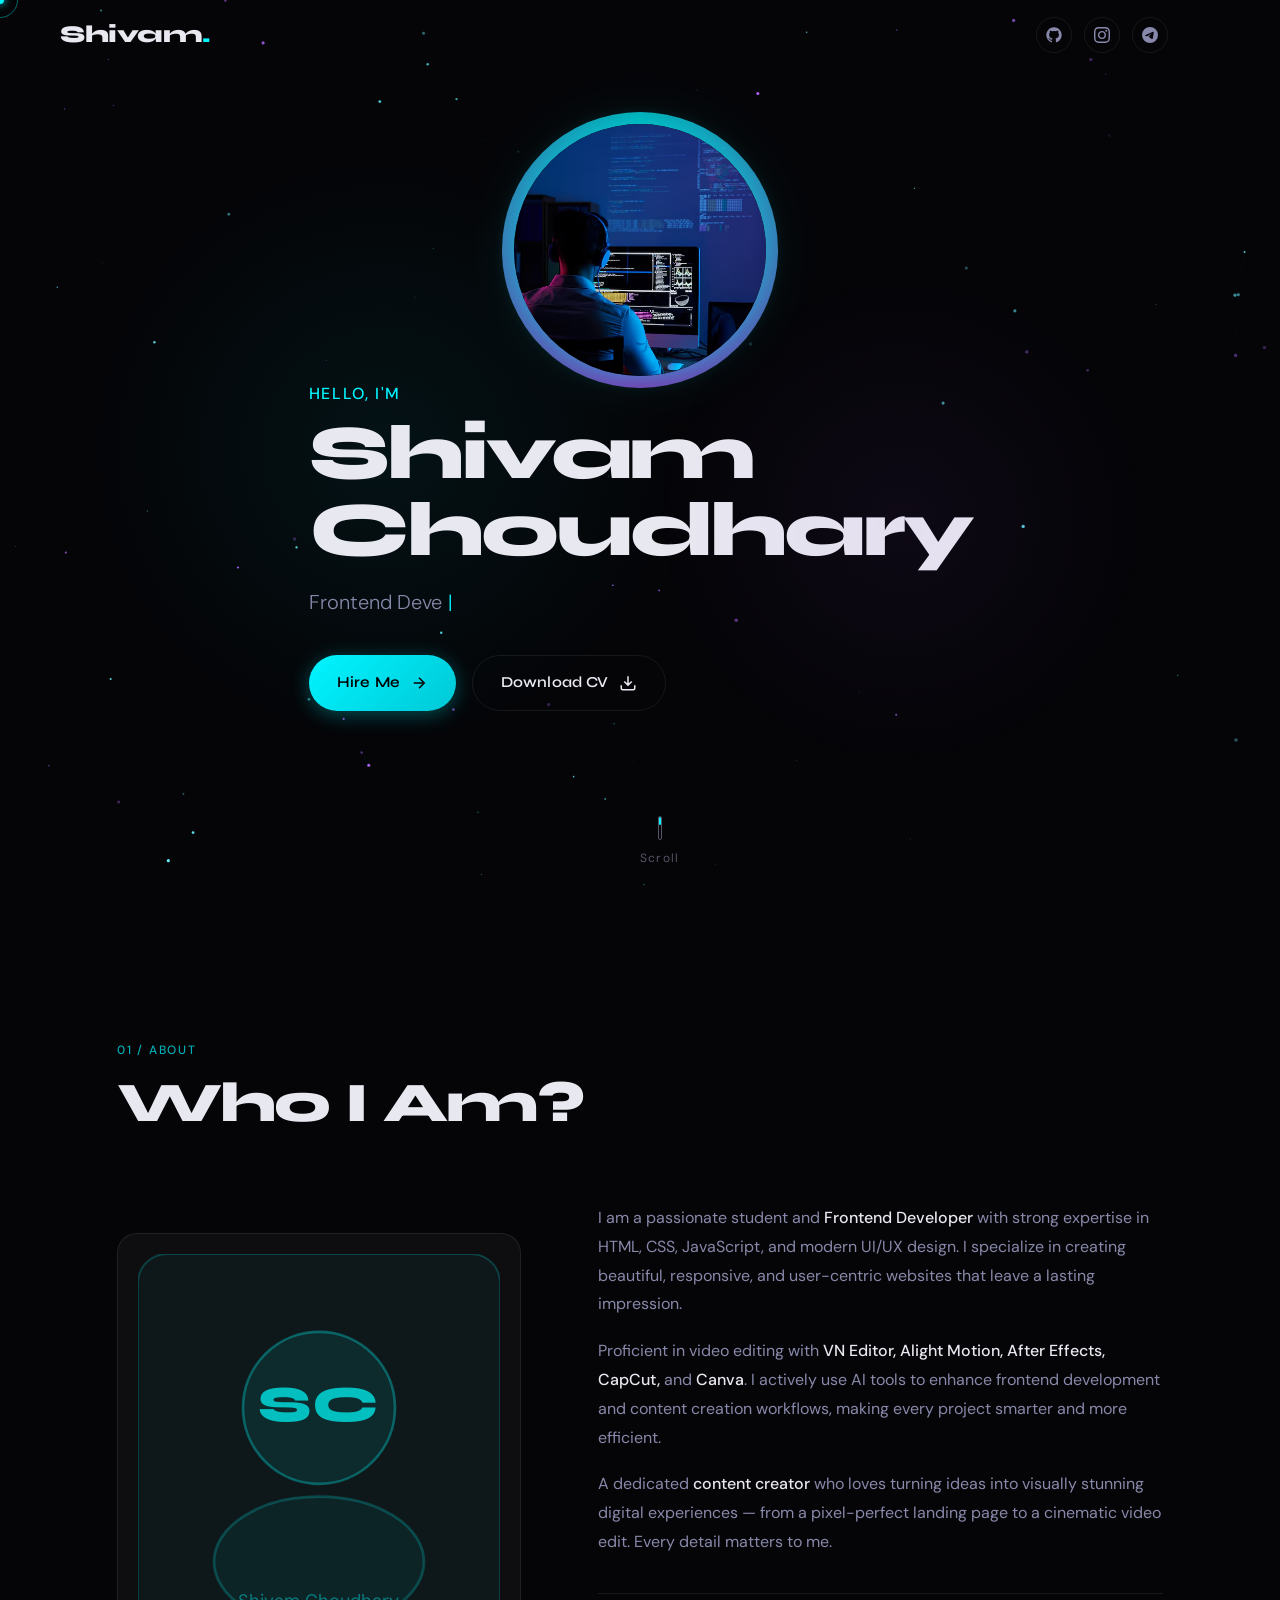
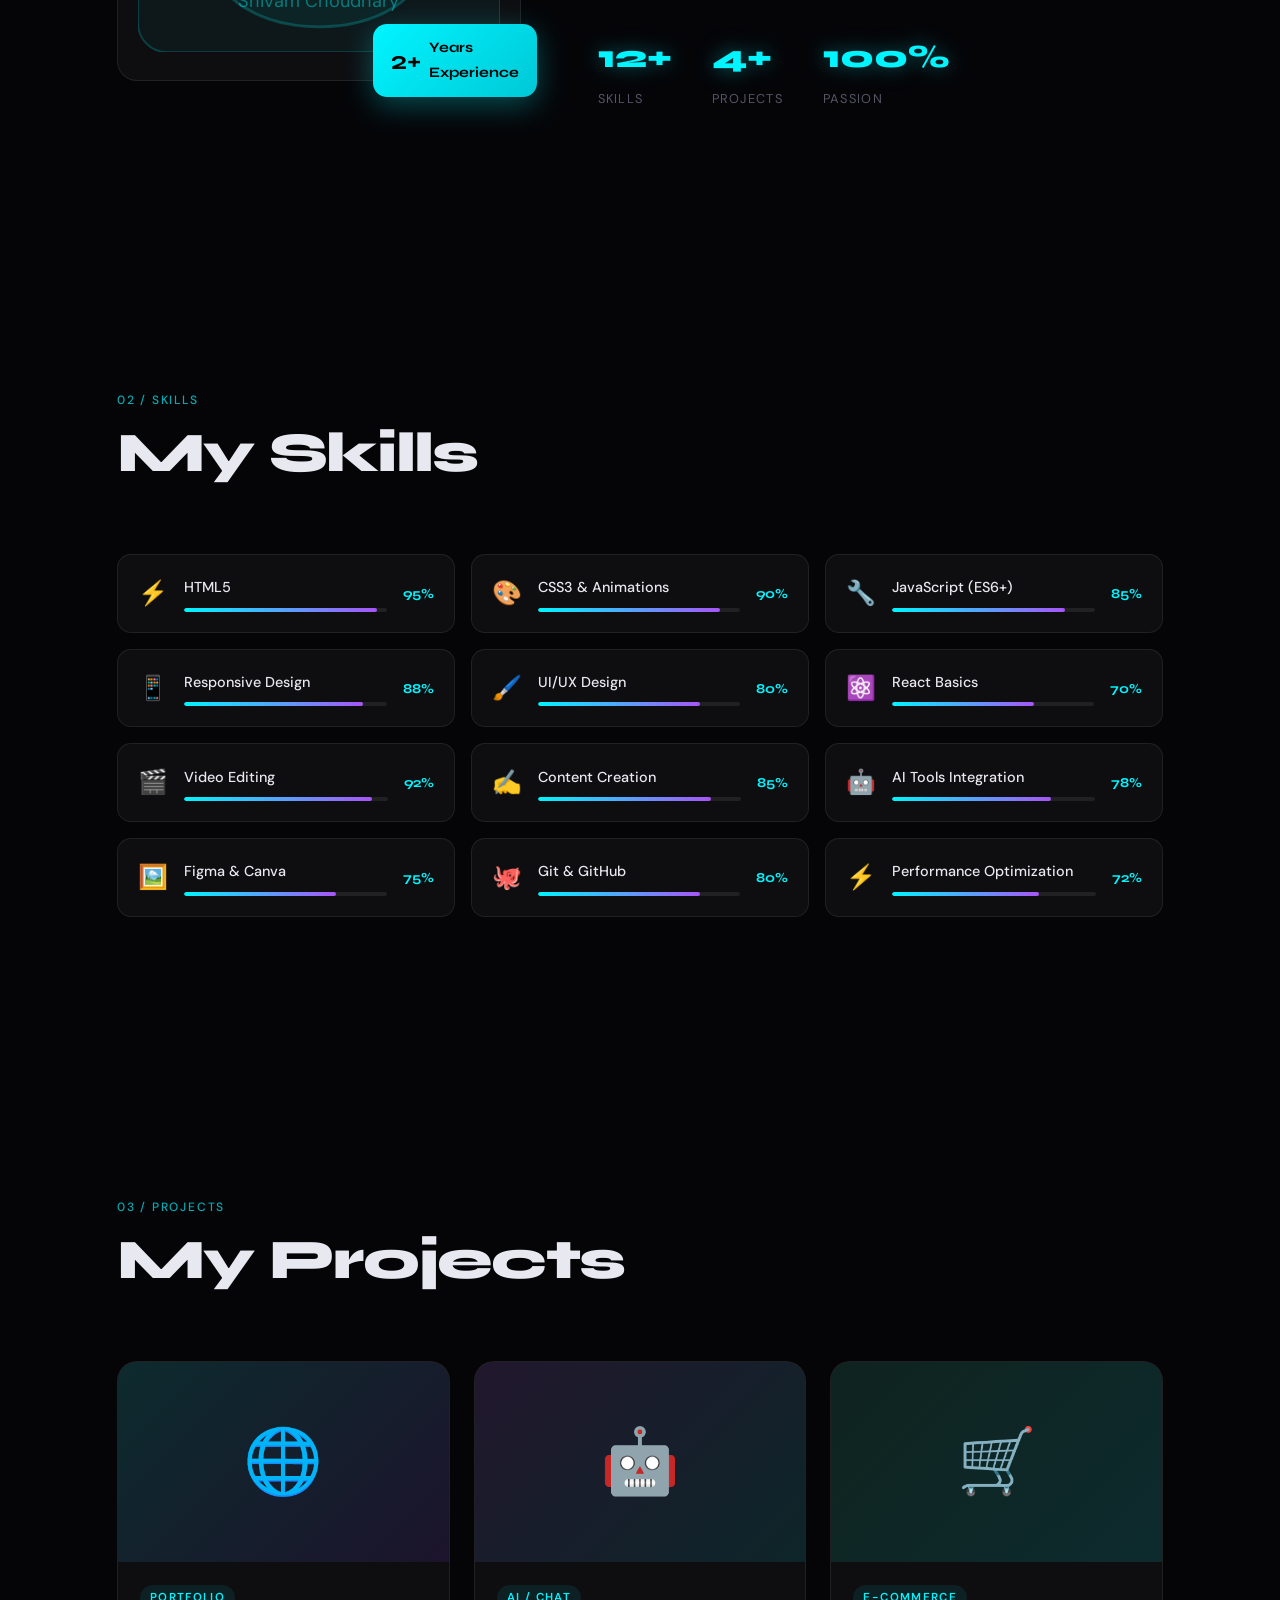
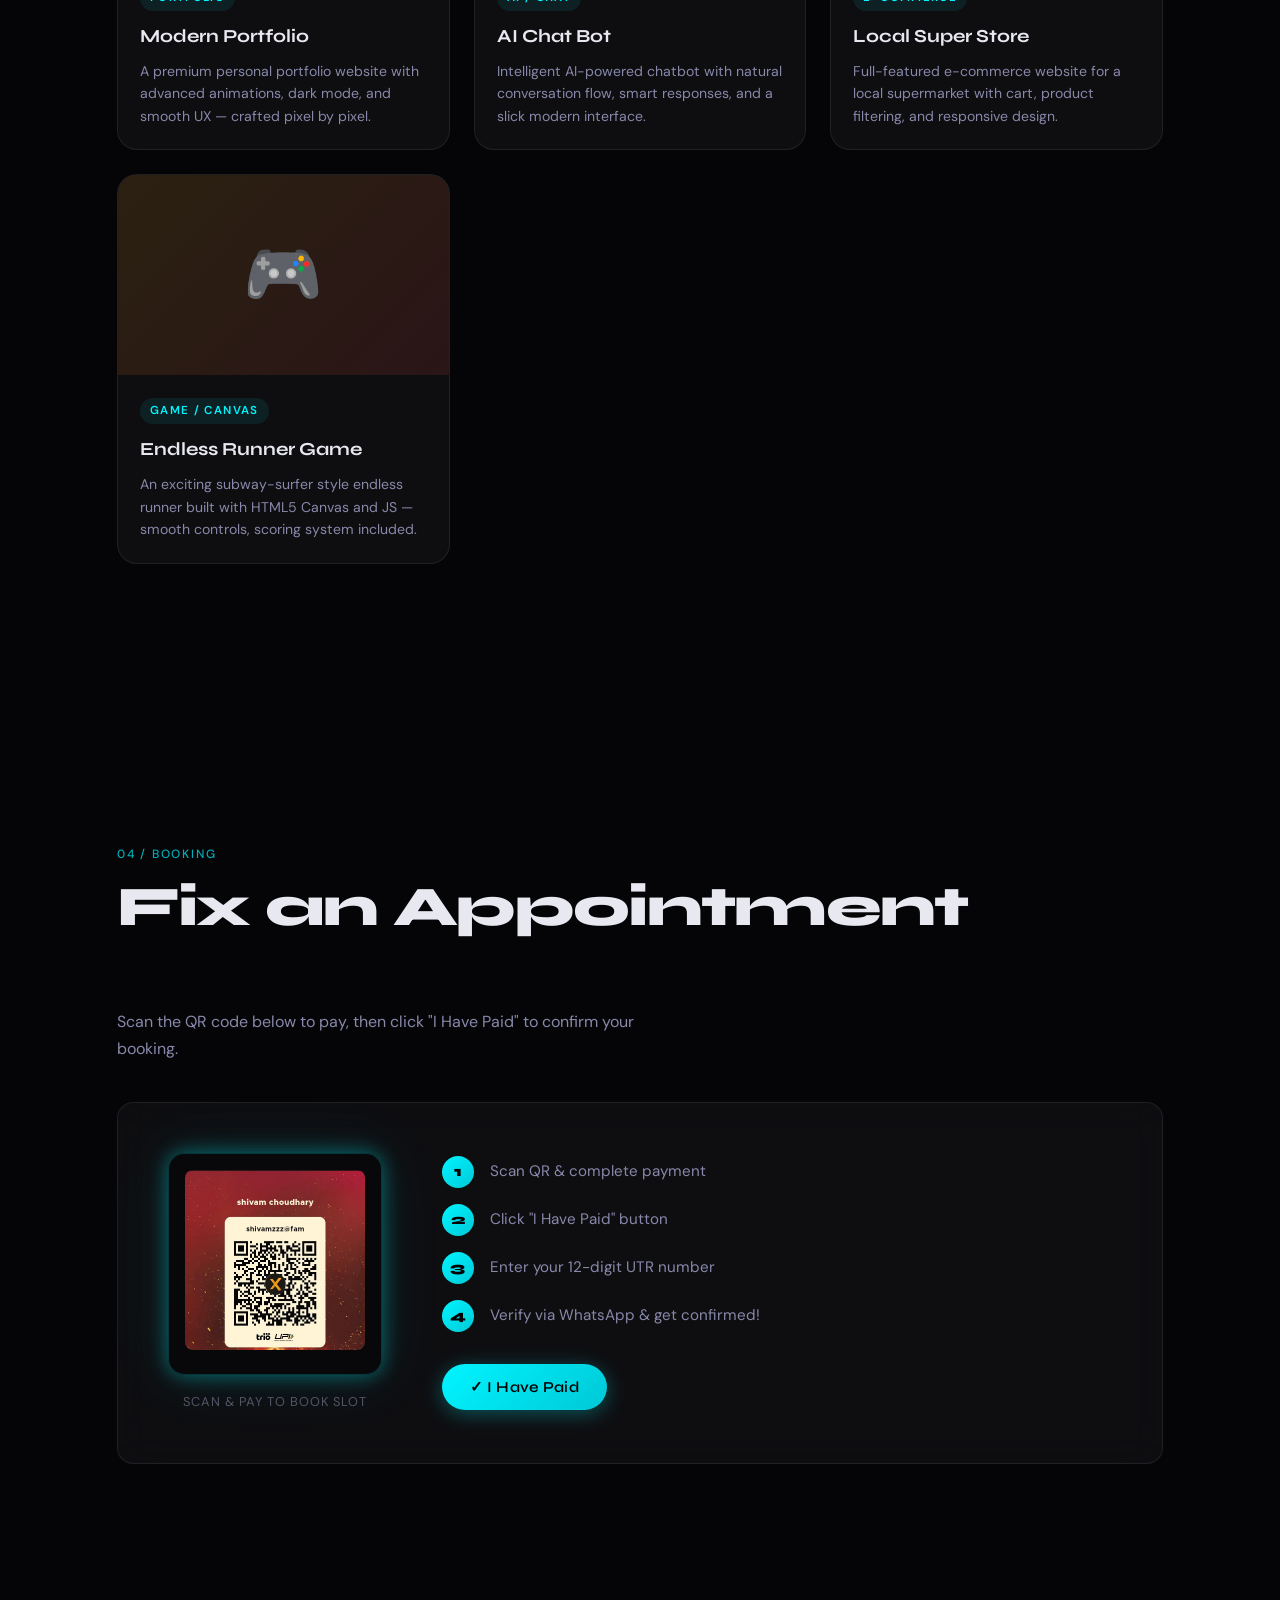
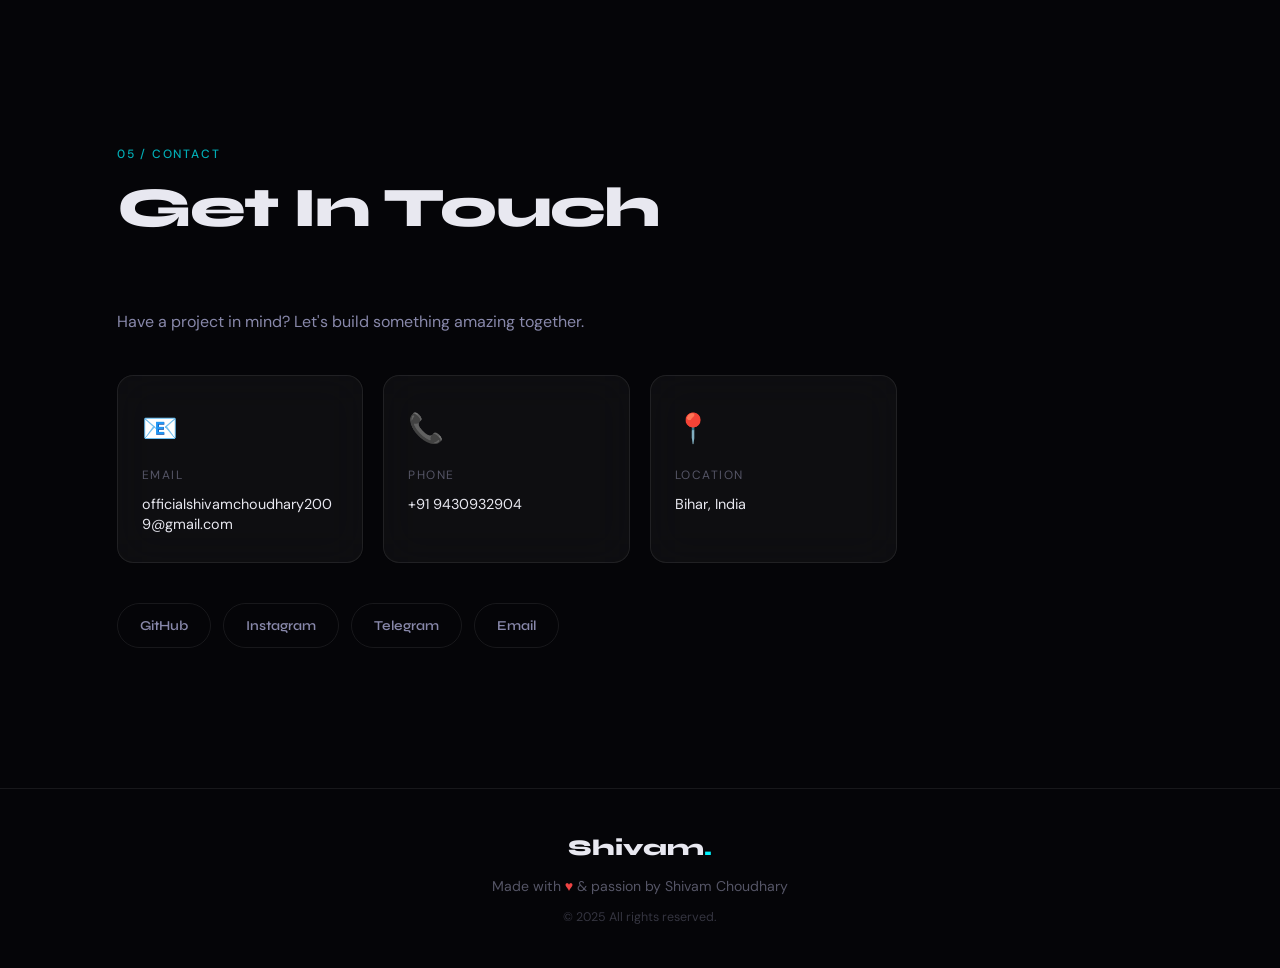
==== commit ae3744cb: "added qr code jpeg" ====
--- a/index.html
+++ b/index.html
@@ -355,45 +355,7 @@
         <div class="qr-wrap">
           <!-- QR Code placeholder -->
           <div class="qr-box" id="qrCode">
-            <svg viewBox="0 0 200 200" xmlns="http://www.w3.org/2000/svg" width="180" height="180">
-              <!-- Outer border -->
-              <rect width="200" height="200" rx="12" fill="rgba(0,0,0,0.5)" stroke="rgba(0,255,255,0.4)" stroke-width="2"/>
-              <!-- Top-left finder -->
-              <rect x="20" y="20" width="50" height="50" rx="4" fill="none" stroke="rgba(0,255,255,0.8)" stroke-width="3"/>
-              <rect x="30" y="30" width="30" height="30" rx="2" fill="rgba(0,255,255,0.5)"/>
-              <!-- Top-right finder -->
-              <rect x="130" y="20" width="50" height="50" rx="4" fill="none" stroke="rgba(0,255,255,0.8)" stroke-width="3"/>
-              <rect x="140" y="30" width="30" height="30" rx="2" fill="rgba(0,255,255,0.5)"/>
-              <!-- Bottom-left finder -->
-              <rect x="20" y="130" width="50" height="50" rx="4" fill="none" stroke="rgba(0,255,255,0.8)" stroke-width="3"/>
-              <rect x="30" y="140" width="30" height="30" rx="2" fill="rgba(0,255,255,0.5)"/>
-              <!-- Data dots (simulated) -->
-              <g fill="rgba(0,255,255,0.6)">
-                <rect x="90" y="20" width="8" height="8"/><rect x="105" y="20" width="8" height="8"/>
-                <rect x="90" y="35" width="8" height="8"/><rect x="120" y="35" width="8" height="8"/>
-                <rect x="90" y="50" width="8" height="8"/><rect x="105" y="50" width="8" height="8"/>
-                <rect x="90" y="65" width="8" height="8"/><rect x="20" y="90" width="8" height="8"/>
-                <rect x="35" y="90" width="8" height="8"/><rect x="50" y="90" width="8" height="8"/>
-                <rect x="65" y="90" width="8" height="8"/><rect x="80" y="90" width="8" height="8"/>
-                <rect x="95" y="90" width="8" height="8"/><rect x="110" y="90" width="8" height="8"/>
-                <rect x="125" y="90" width="8" height="8"/><rect x="140" y="90" width="8" height="8"/>
-                <rect x="155" y="90" width="8" height="8"/><rect x="170" y="90" width="8" height="8"/>
-                <rect x="20" y="105" width="8" height="8"/><rect x="50" y="105" width="8" height="8"/>
-                <rect x="80" y="105" width="8" height="8"/><rect x="110" y="105" width="8" height="8"/>
-                <rect x="140" y="105" width="8" height="8"/><rect x="170" y="105" width="8" height="8"/>
-                <rect x="35" y="120" width="8" height="8"/><rect x="65" y="120" width="8" height="8"/>
-                <rect x="95" y="120" width="8" height="8"/><rect x="125" y="120" width="8" height="8"/>
-                <rect x="155" y="120" width="8" height="8"/><rect x="90" y="140" width="8" height="8"/>
-                <rect x="105" y="140" width="8" height="8"/><rect x="120" y="140" width="8" height="8"/>
-                <rect x="135" y="140" width="8" height="8"/><rect x="150" y="140" width="8" height="8"/>
-                <rect x="165" y="140" width="8" height="8"/><rect x="90" y="155" width="8" height="8"/>
-                <rect x="120" y="155" width="8" height="8"/><rect x="150" y="155" width="8" height="8"/>
-                <rect x="90" y="170" width="8" height="8"/><rect x="105" y="170" width="8" height="8"/>
-                <rect x="135" y="170" width="8" height="8"/><rect x="165" y="170" width="8" height="8"/>
-              </g>
-              <!-- Center label -->
-              <text x="100" y="198" text-anchor="middle" fill="rgba(0,255,255,0.5)" font-size="7" font-family="DM Sans">Scan to Pay</text>
-            </svg>
+            <img src="qr.jpeg" alt="QR Code" style="width:180px;height:180px;border-radius:8px;">
           </div>
           <p class="qr-label">Scan &amp; Pay to Book Slot</p>
         </div>
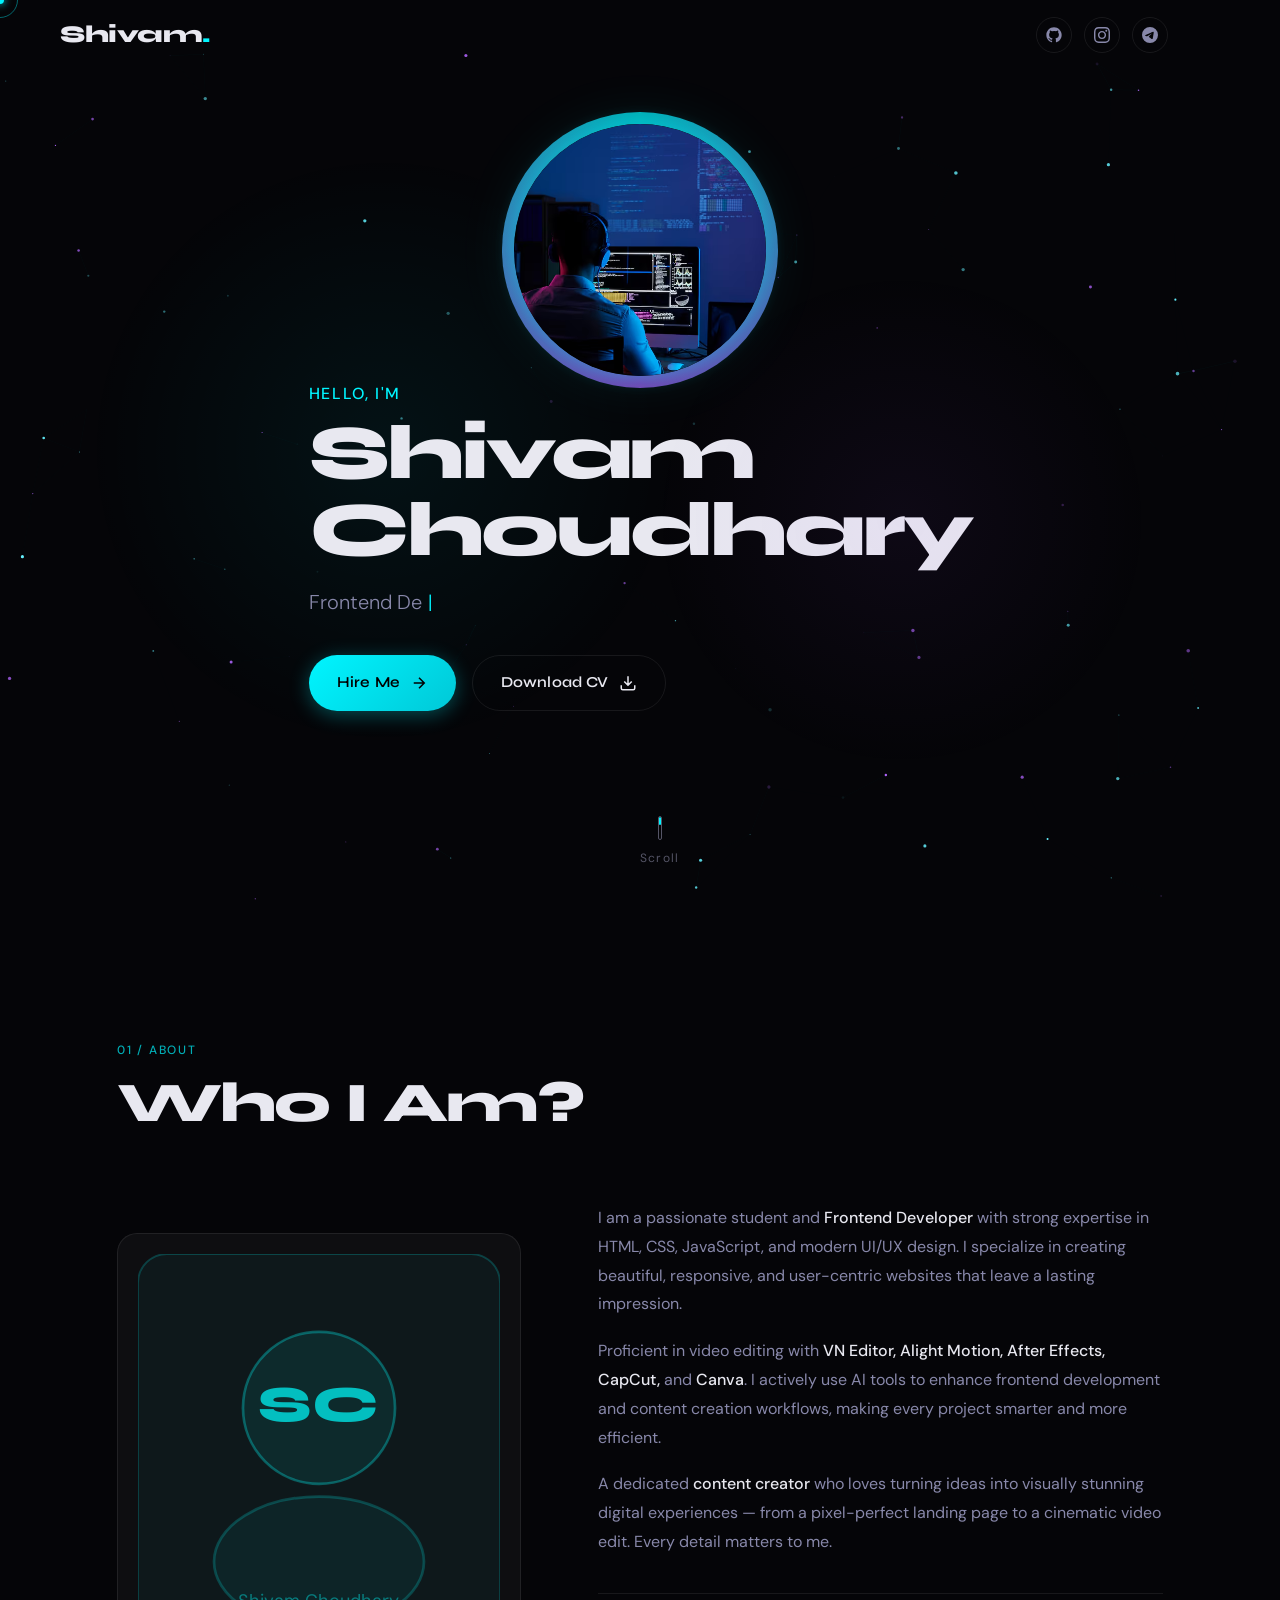
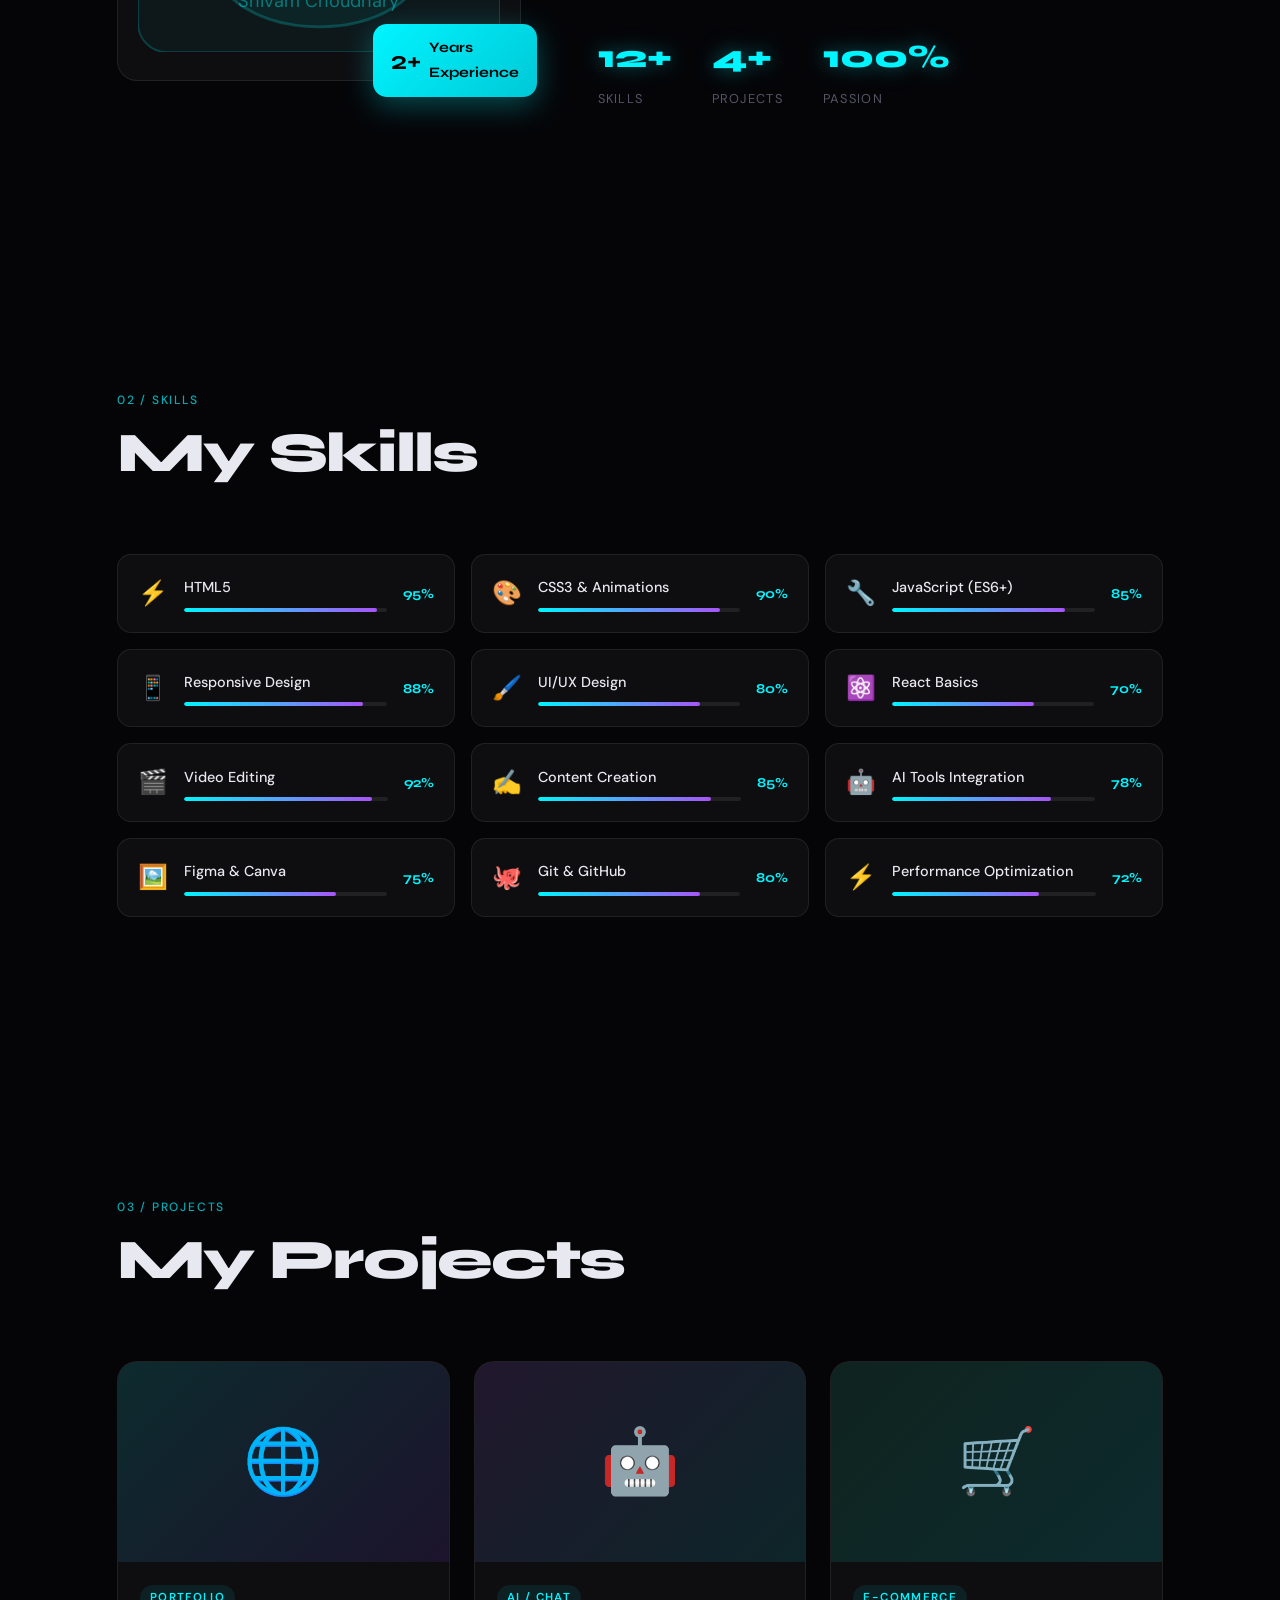
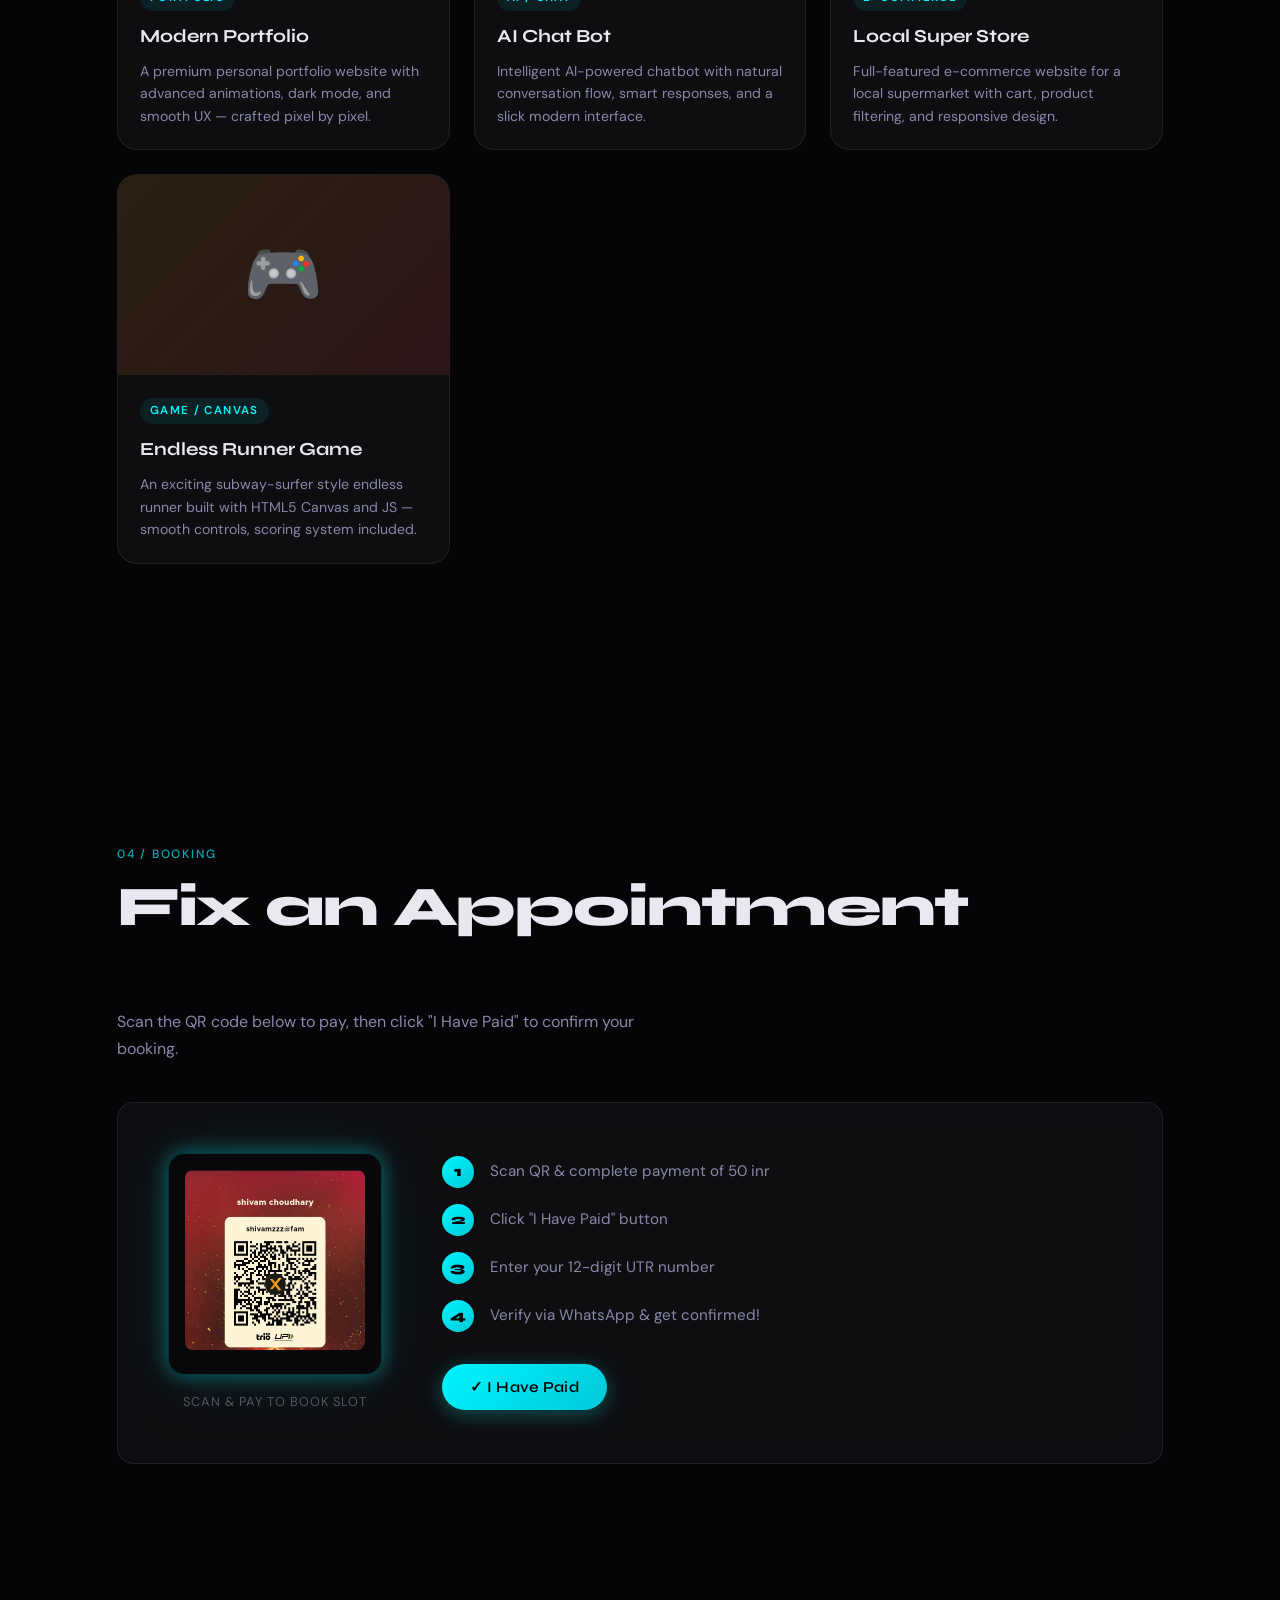
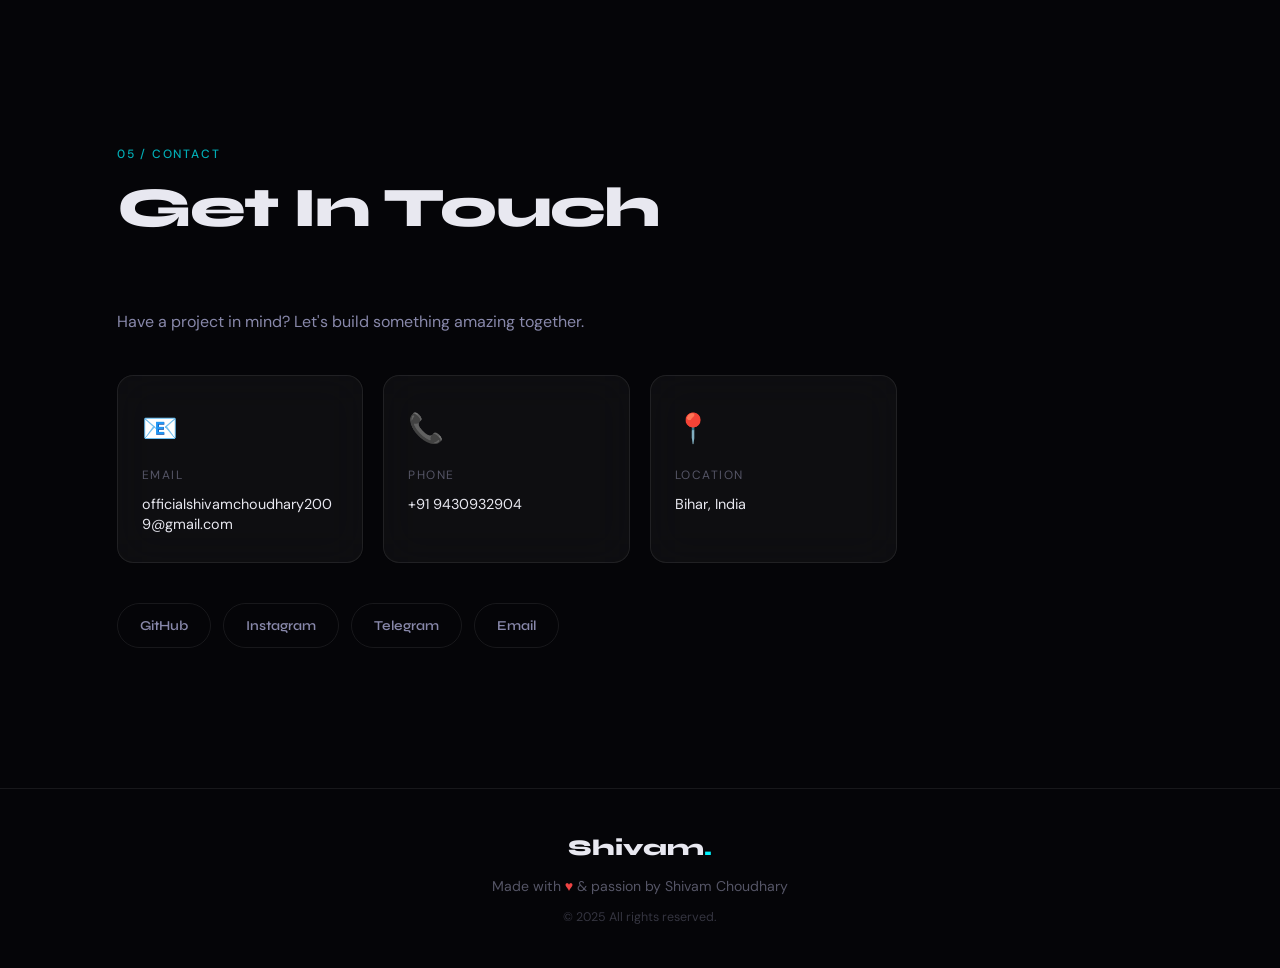
==== commit 677bac89: "chamges are done in scan qr section in html" ====
--- a/index.html
+++ b/index.html
@@ -362,7 +362,7 @@
 
         <div class="appt-right">
           <div class="appt-steps">
-            <div class="step"><span class="step-num">1</span><span>Scan QR &amp; complete payment</span></div>
+            <div class="step"><span class="step-num">1</span><span>Scan QR &amp; complete payment of 50 inr</span></div>
             <div class="step"><span class="step-num">2</span><span>Click "I Have Paid" button</span></div>
             <div class="step"><span class="step-num">3</span><span>Enter your 12-digit UTR number</span></div>
             <div class="step"><span class="step-num">4</span><span>Verify via WhatsApp &amp; get confirmed!</span></div>
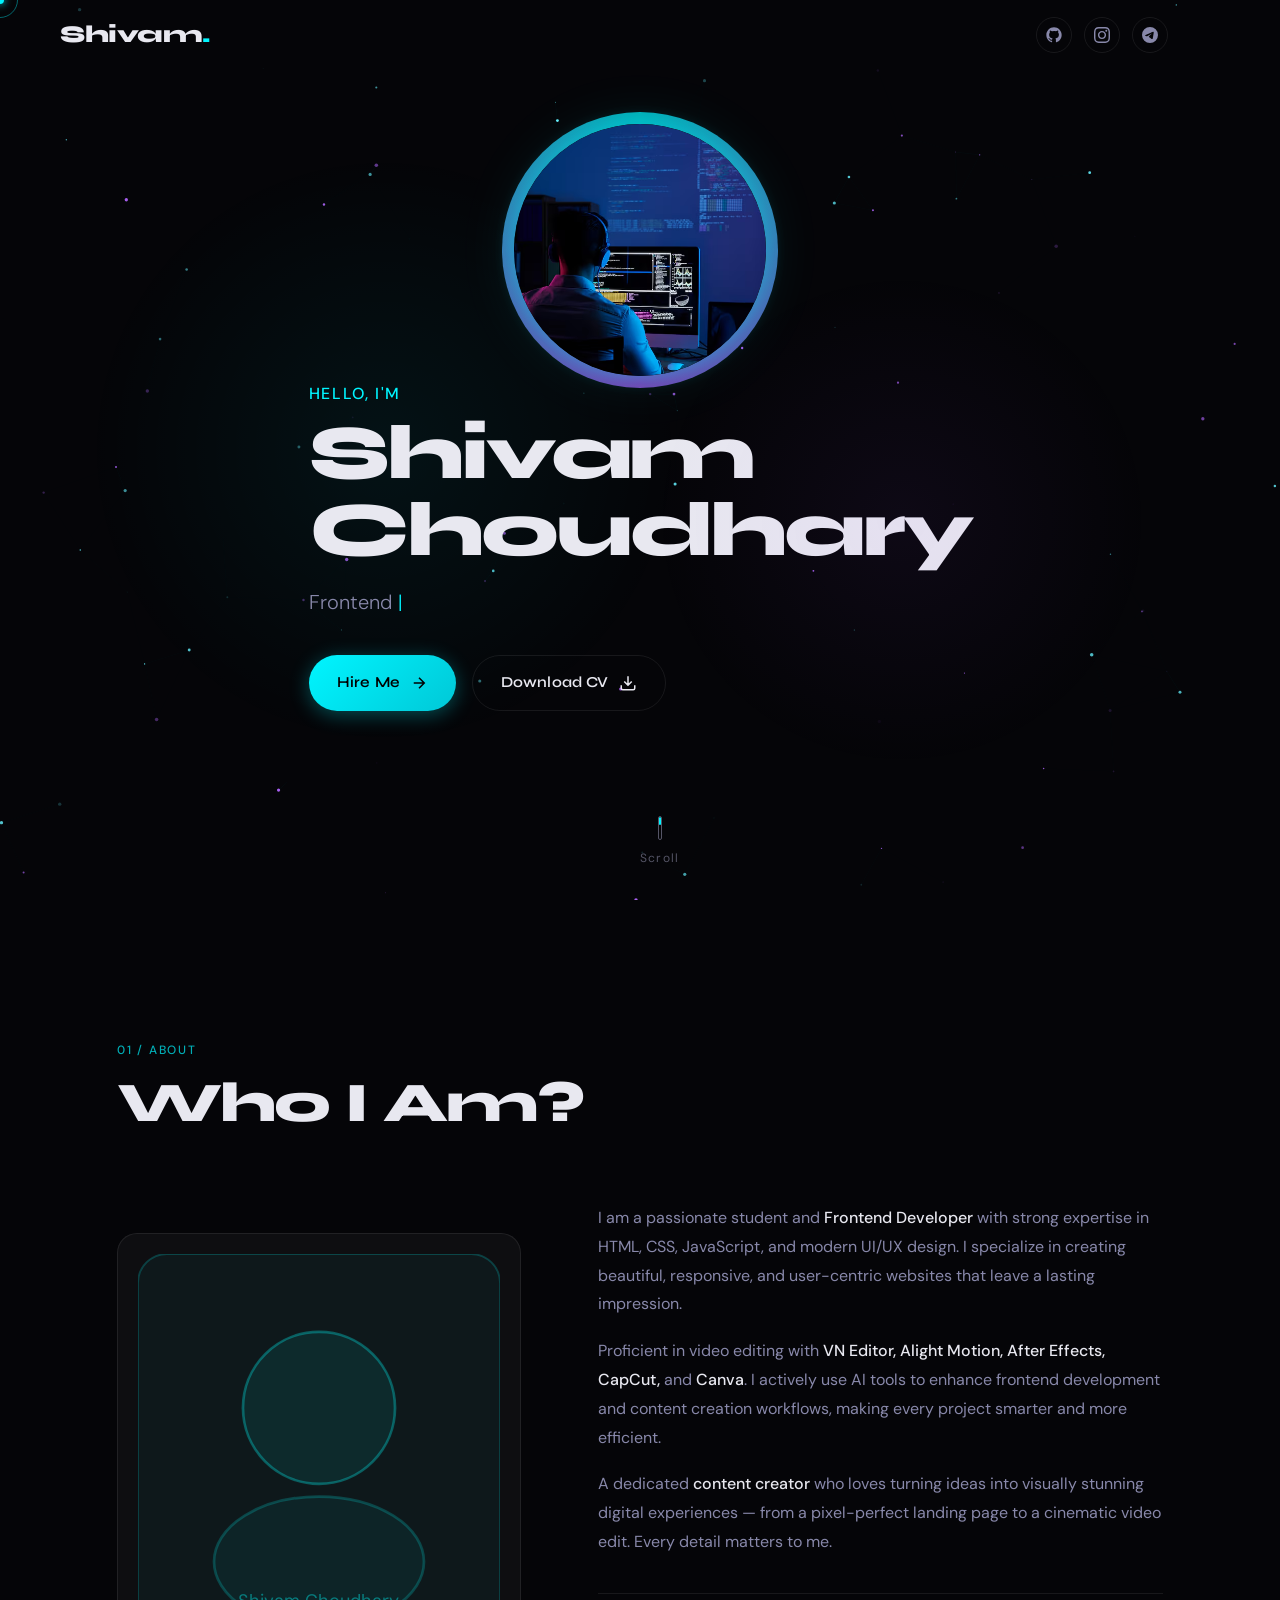
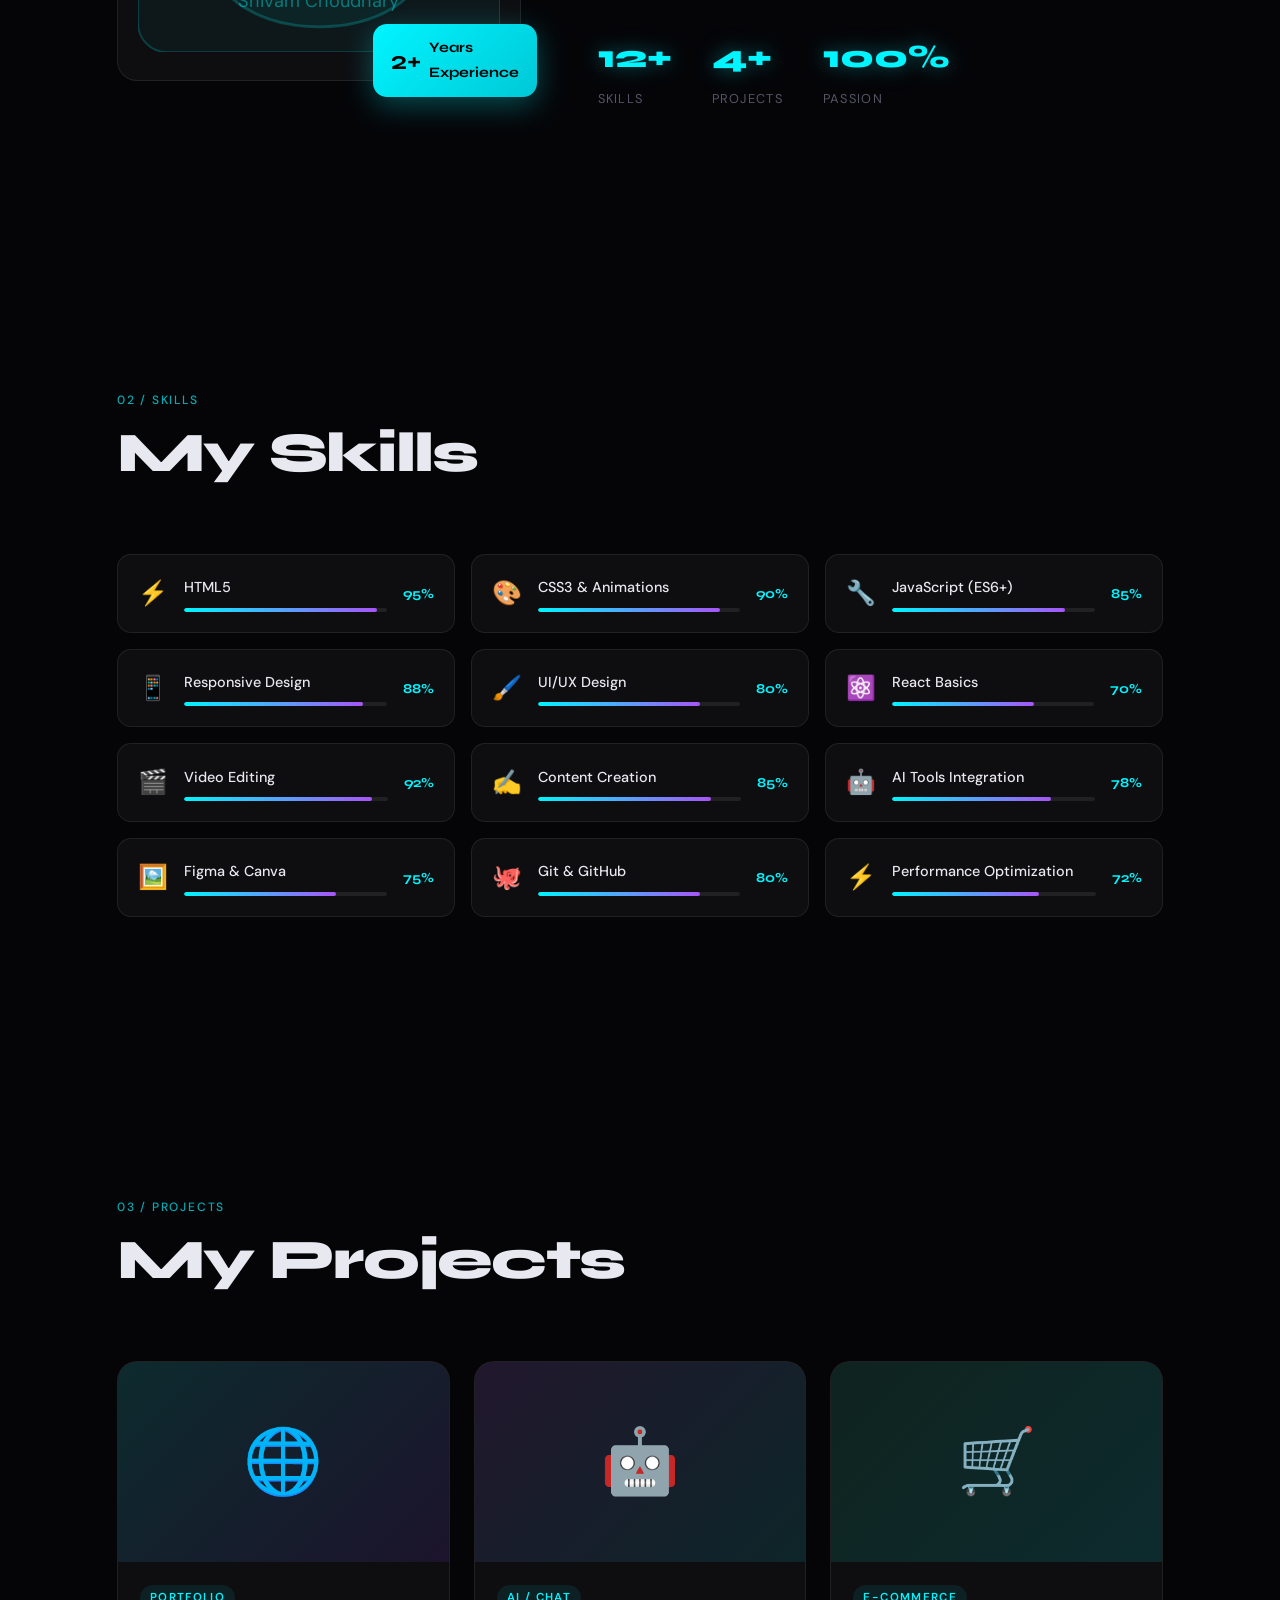
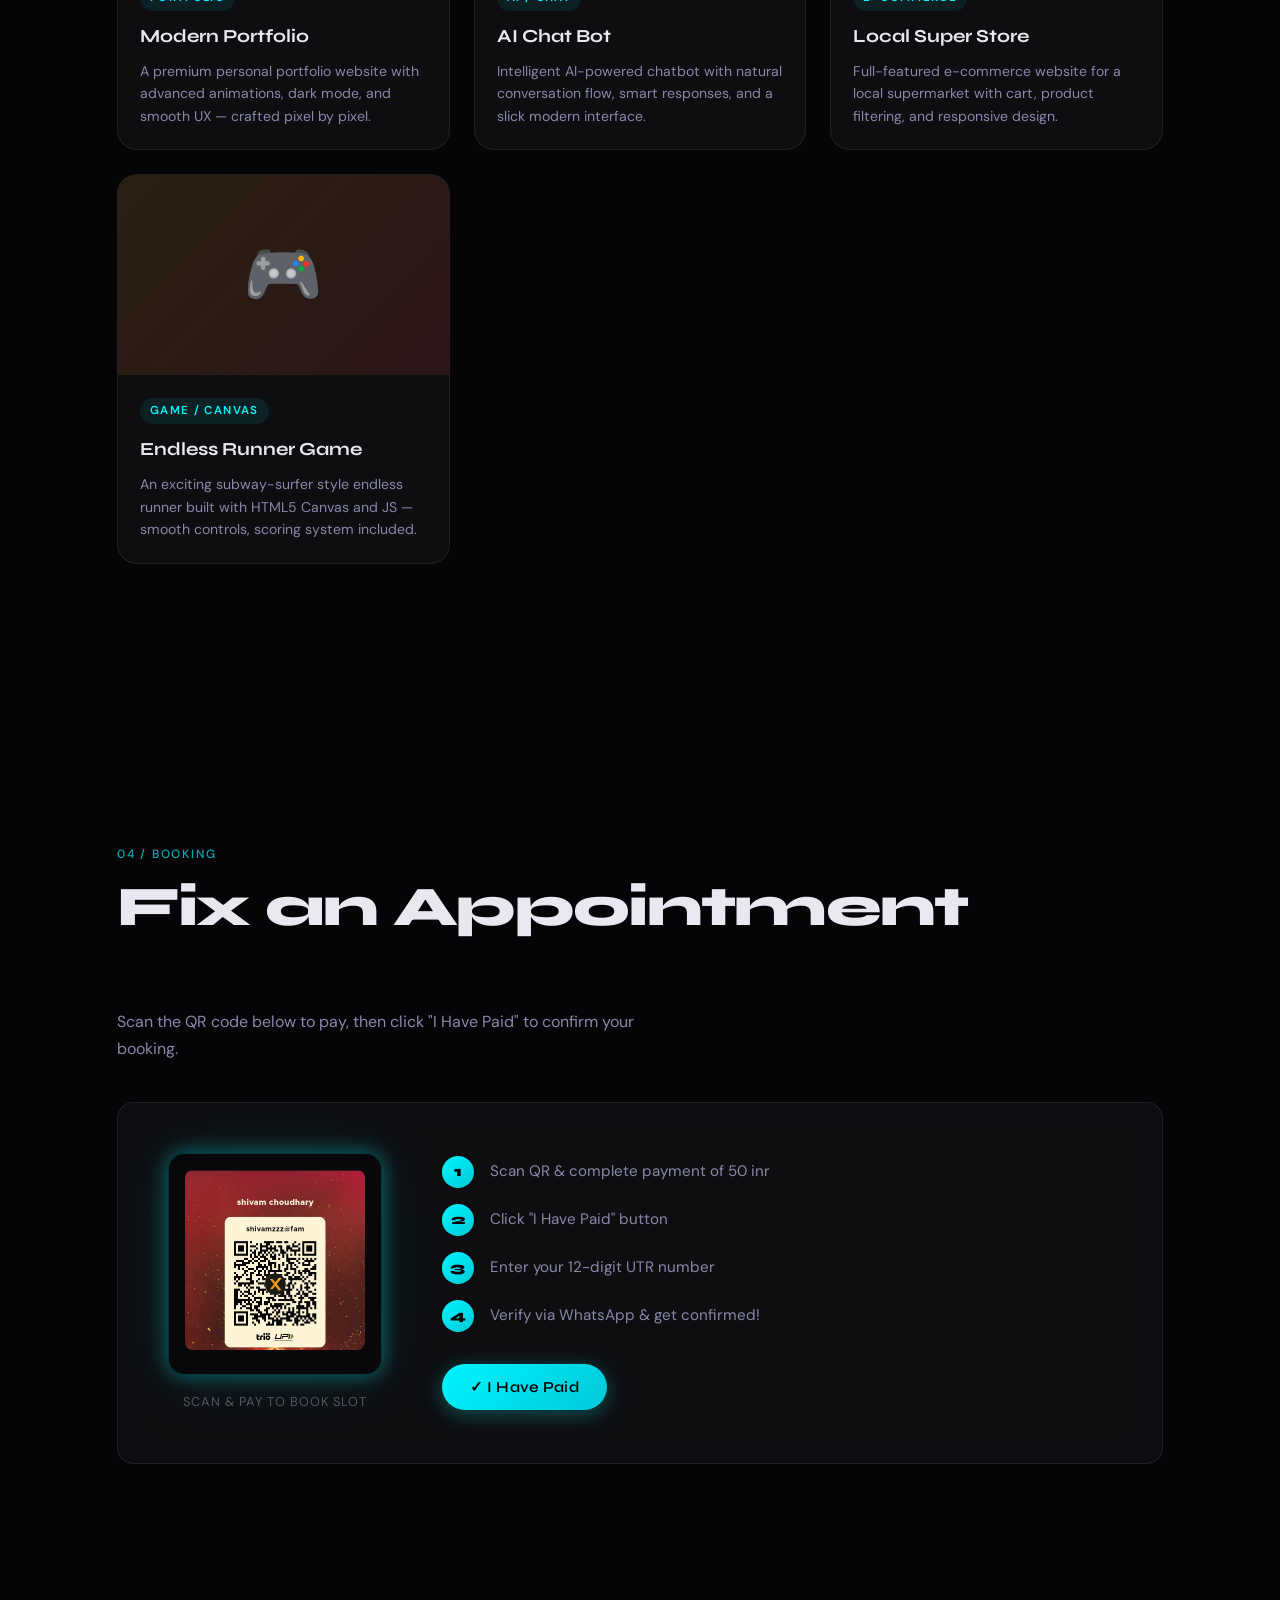
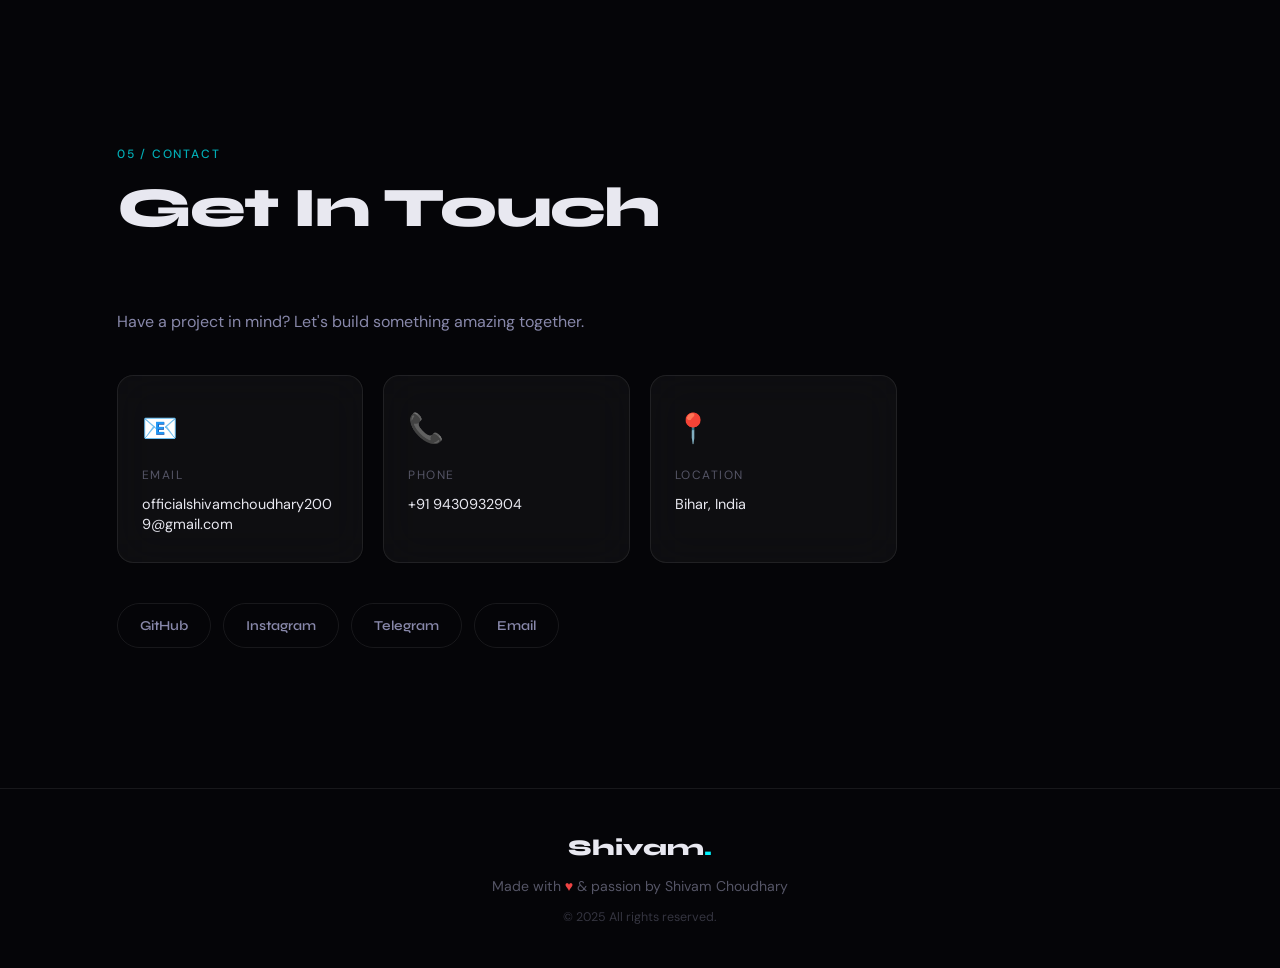
==== commit f458ede9: "changes done in about section" ====
--- a/index.html
+++ b/index.html
@@ -13,7 +13,7 @@
   <!-- ═══════════════════════════════ LOADER ═══════════════════════════════ -->
   <div id="loader">
     <div class="loader-inner">
-      <span class="loader-text">SC</span>
+      <span class="loader-text">SHIVAM.</span>
       <div class="loader-bar"><div class="loader-fill"></div></div>
     </div>
   </div>
@@ -126,7 +126,7 @@
                 <rect width="200" height="220" rx="16" fill="rgba(0,255,255,0.04)" stroke="rgba(0,255,255,0.2)" stroke-width="1"/>
                 <circle cx="100" cy="85" r="42" fill="rgba(0,255,255,0.08)" stroke="rgba(0,255,255,0.3)" stroke-width="1.5"/>
                 <ellipse cx="100" cy="170" rx="58" ry="36" fill="rgba(0,255,255,0.05)" stroke="rgba(0,255,255,0.2)" stroke-width="1.5"/>
-                <text x="100" y="92" text-anchor="middle" fill="rgba(0,255,255,0.7)" font-size="28" font-family="Syne" font-weight="800">SC</text>
+                <text x="100" y="92" text-anchor="middle" fill="rgba(0,255,255,0.7)" font-size="28" font-family="Syne" font-weight="800"></text>
                 <text x="100" y="195" text-anchor="middle" fill="rgba(0,255,255,0.4)" font-size="10" font-family="DM Sans">Shivam Choudhary</text>
               </svg>
             </div>
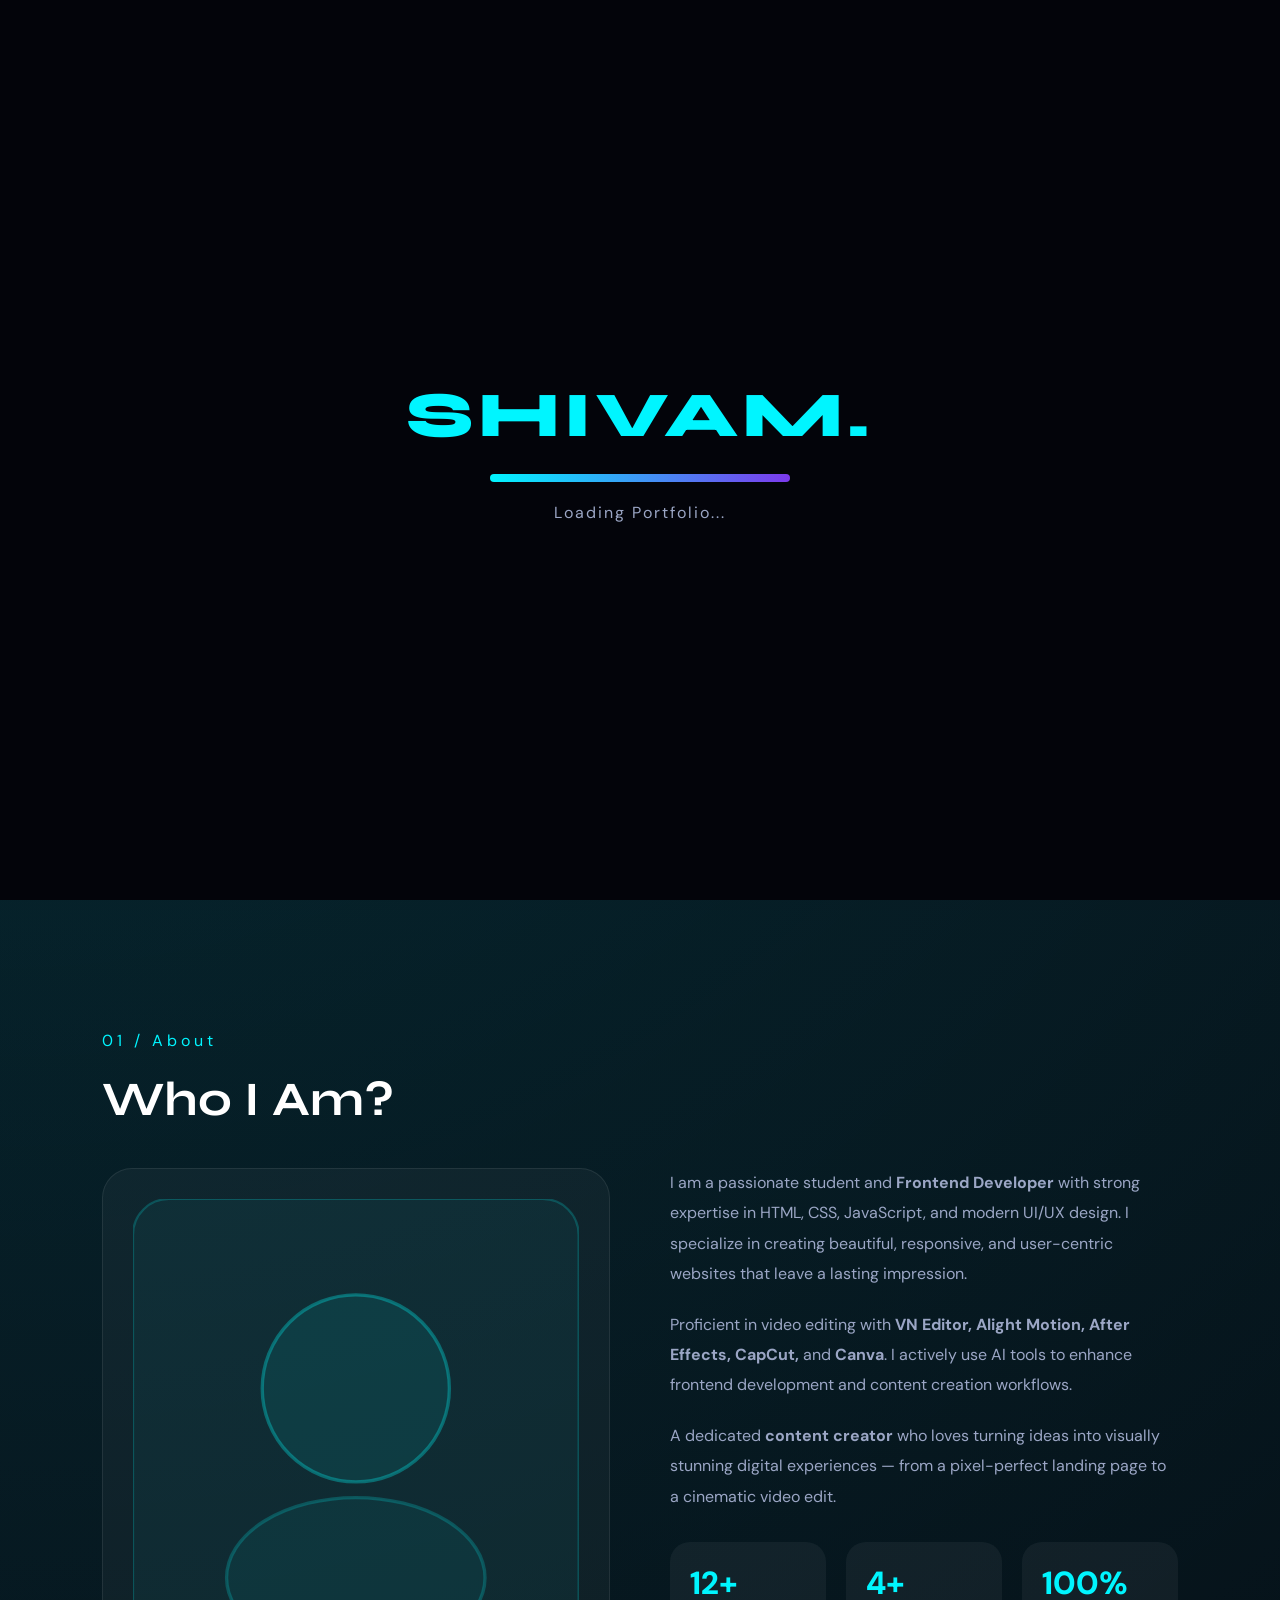
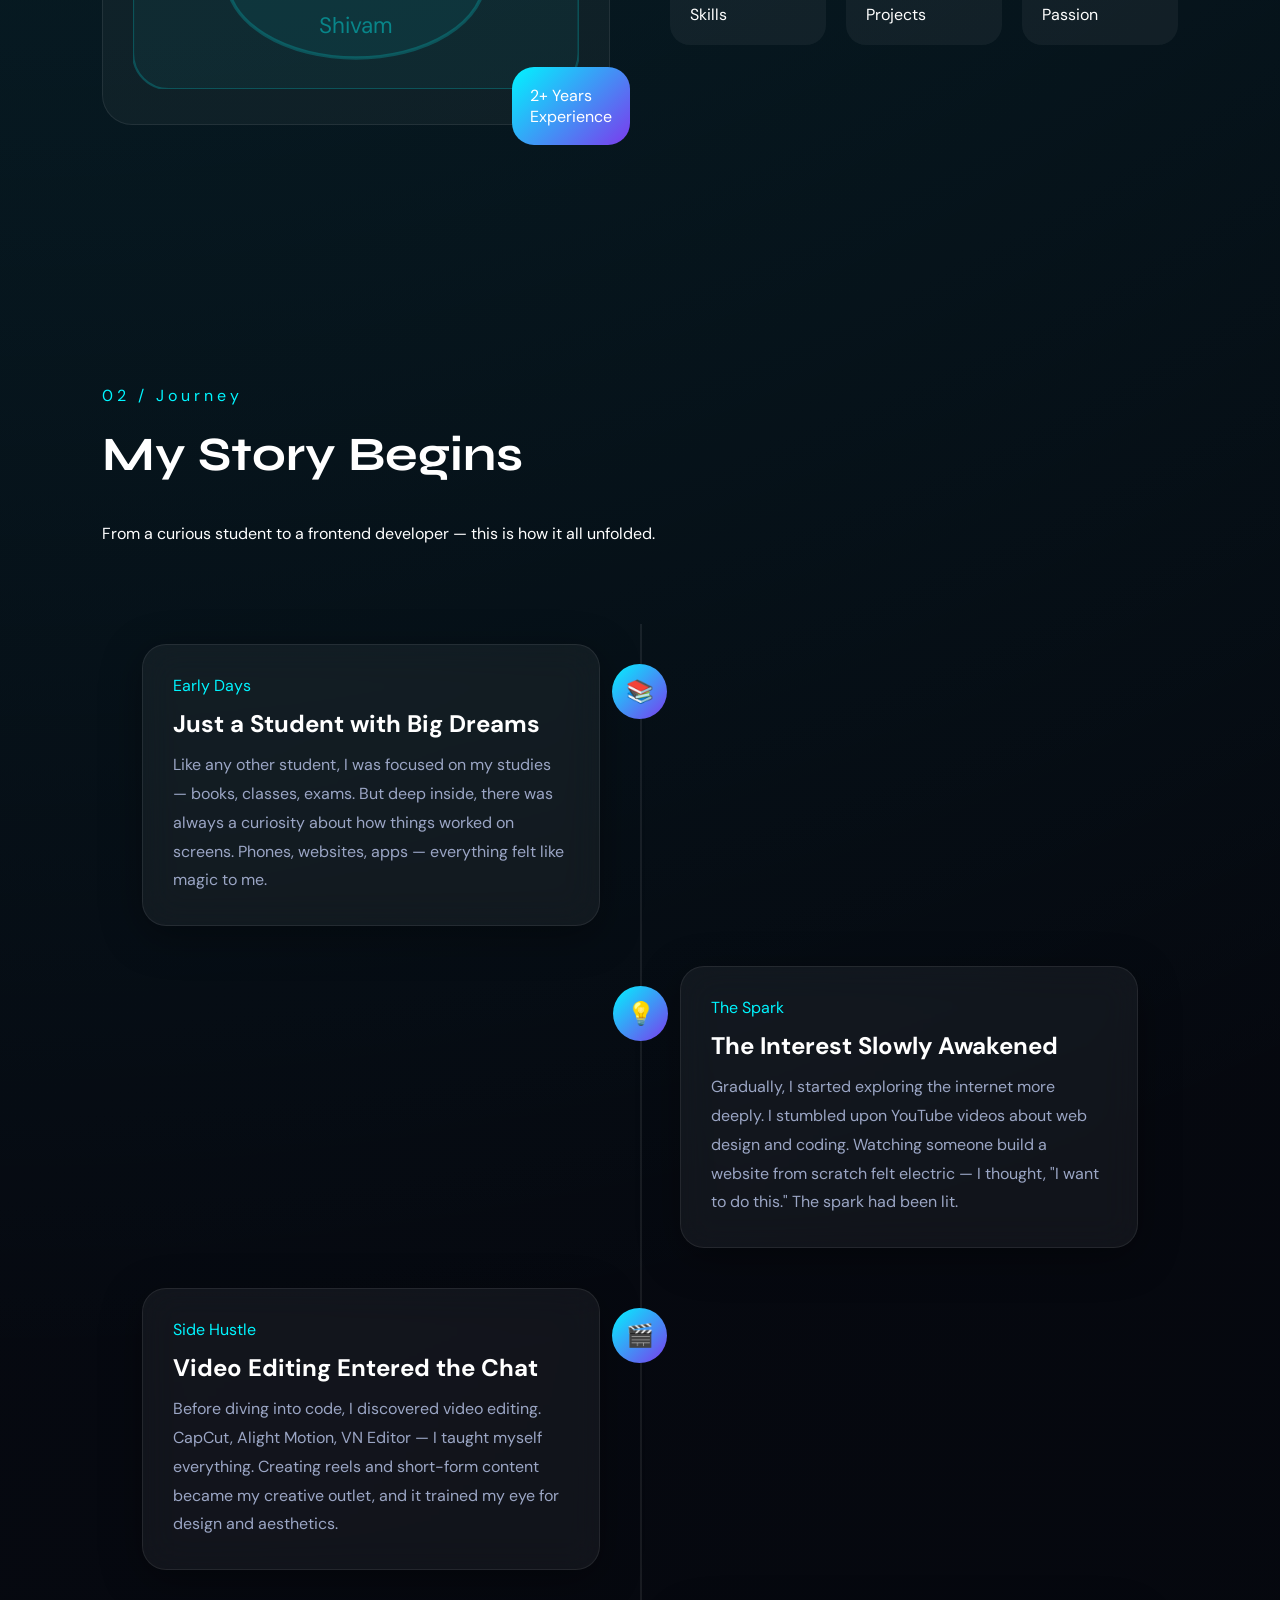
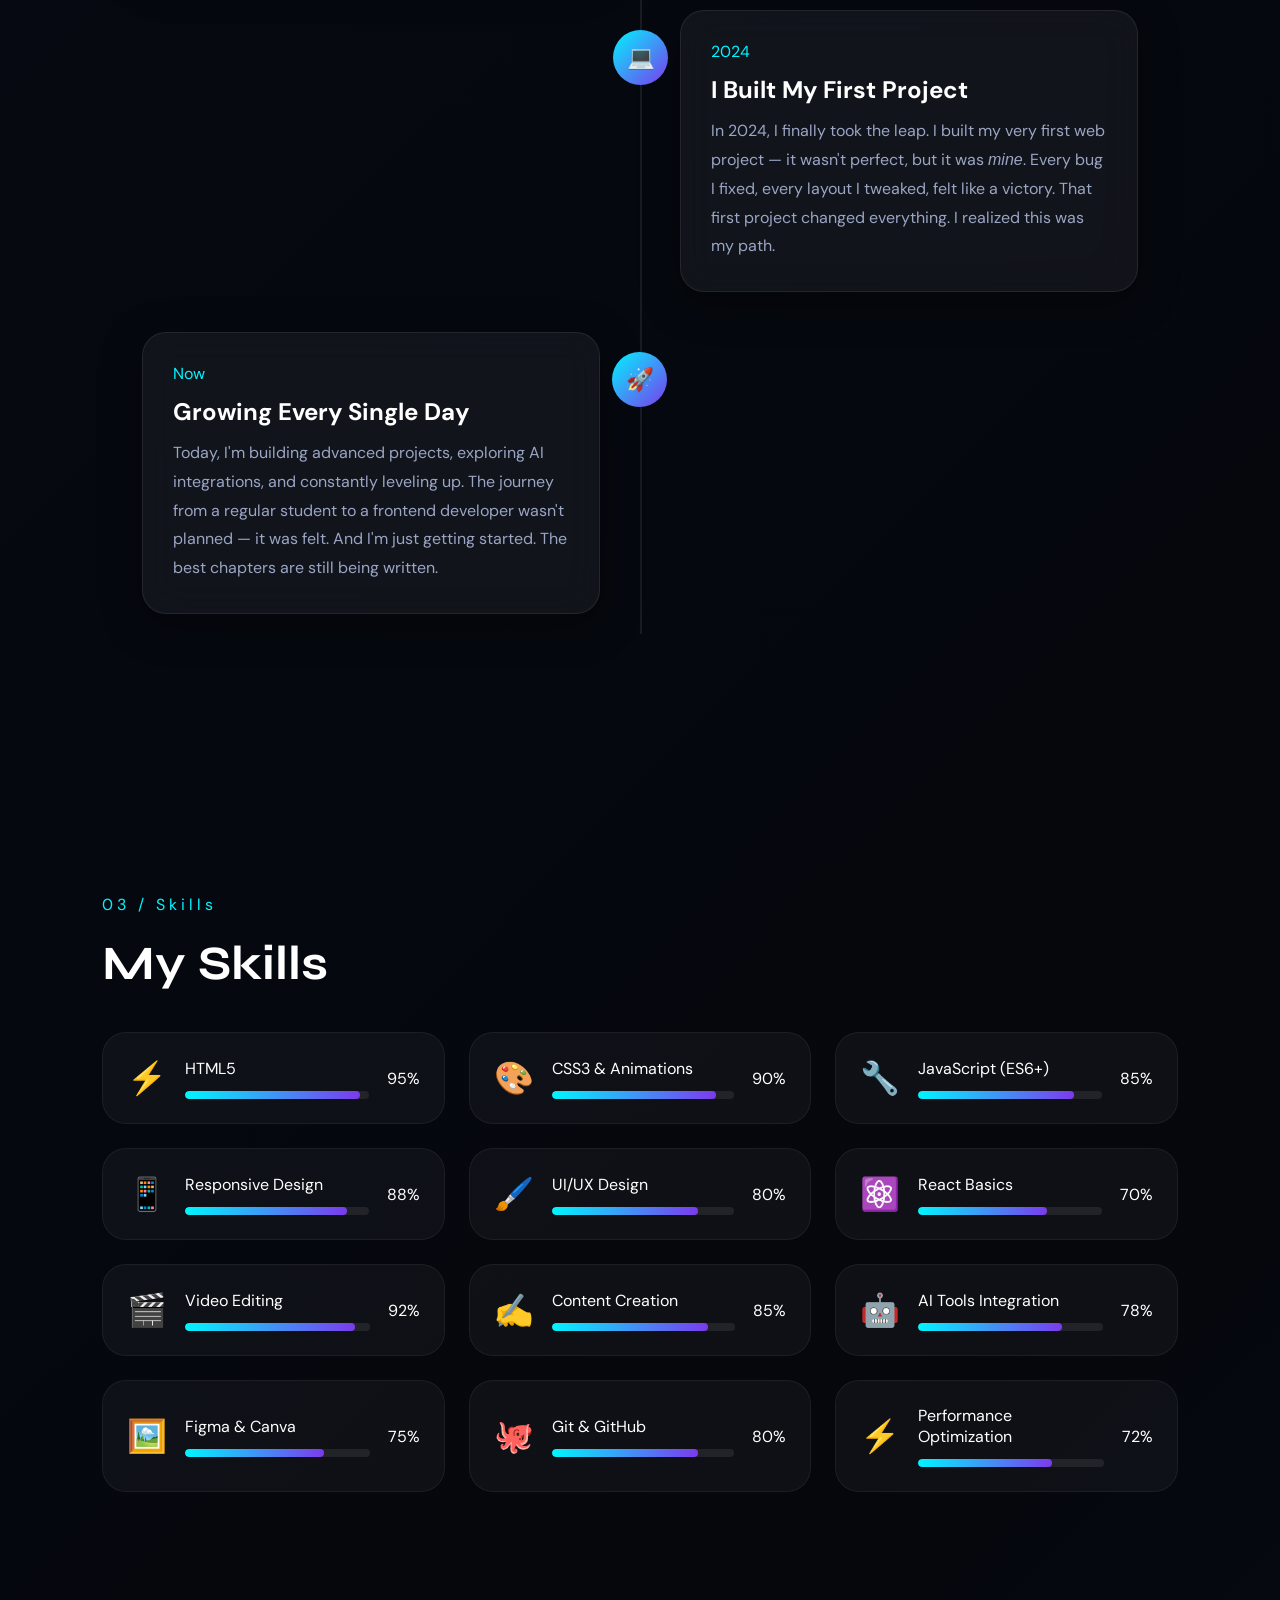
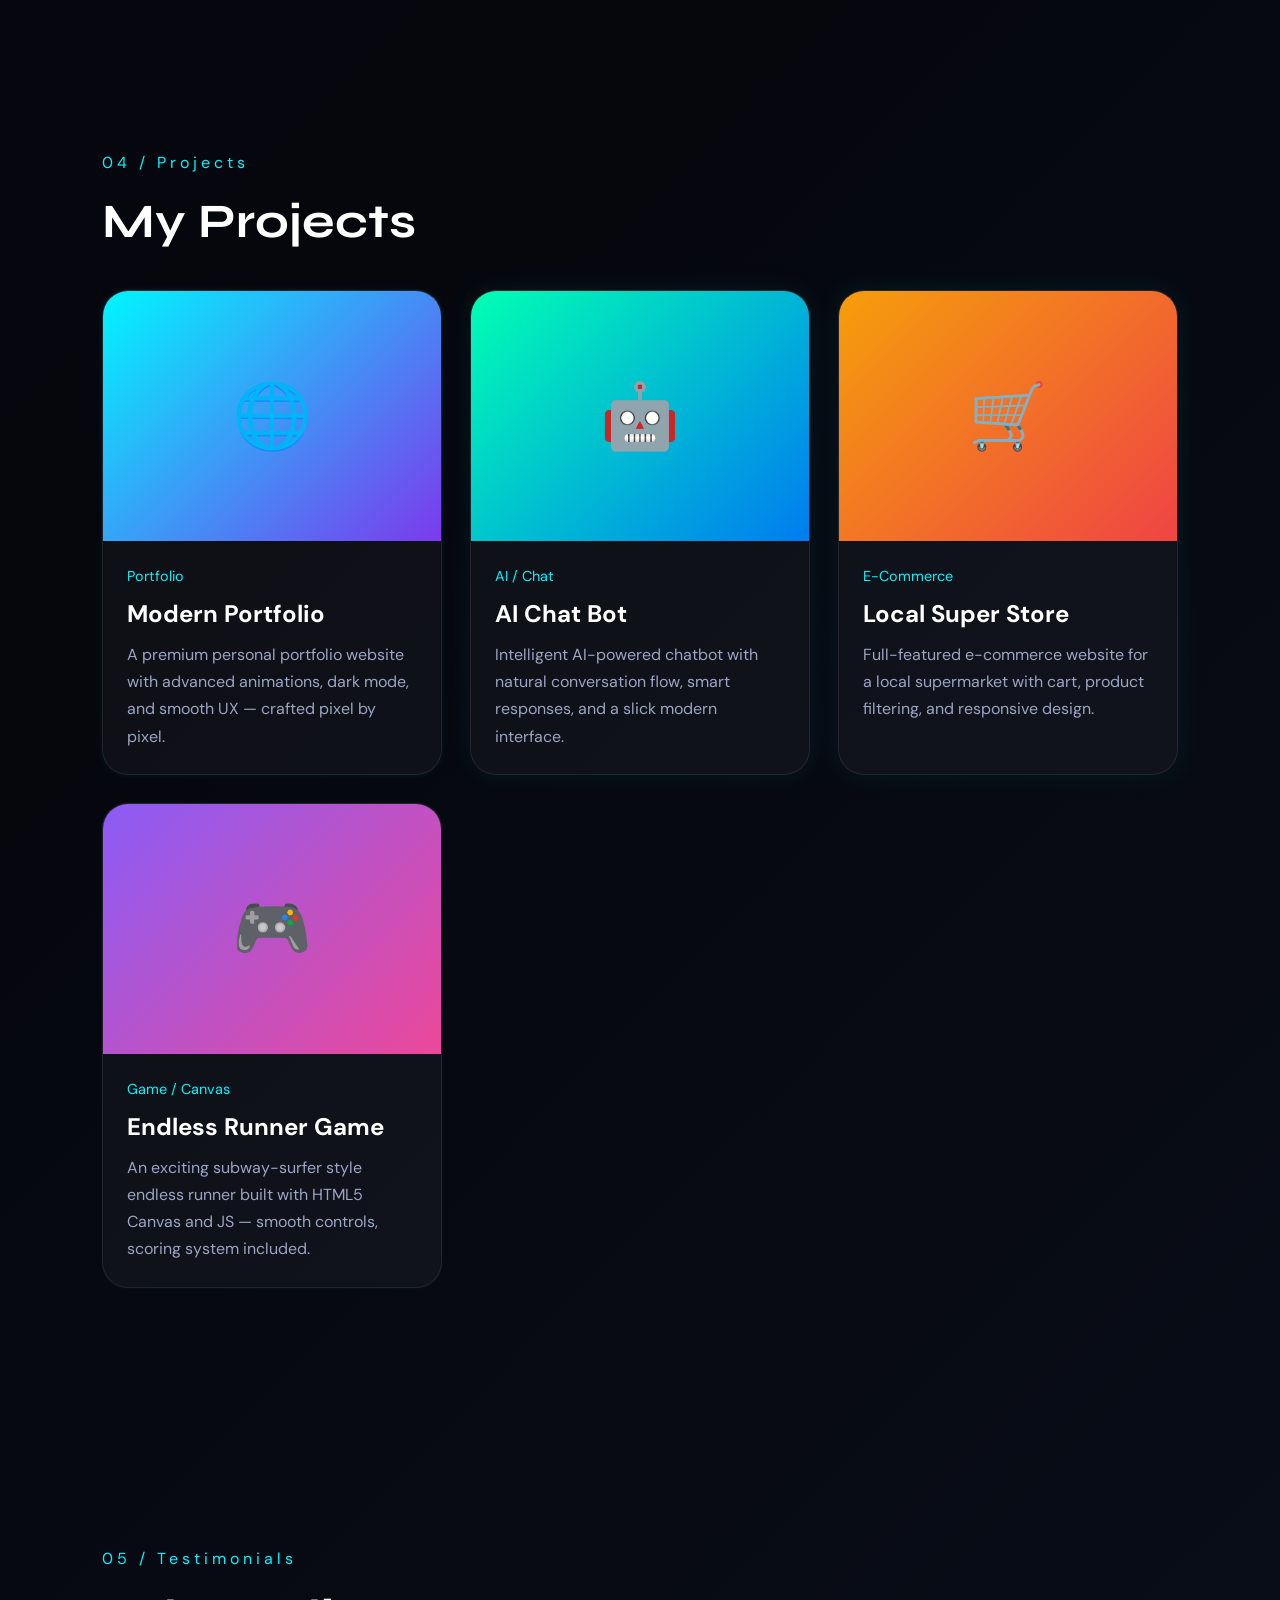
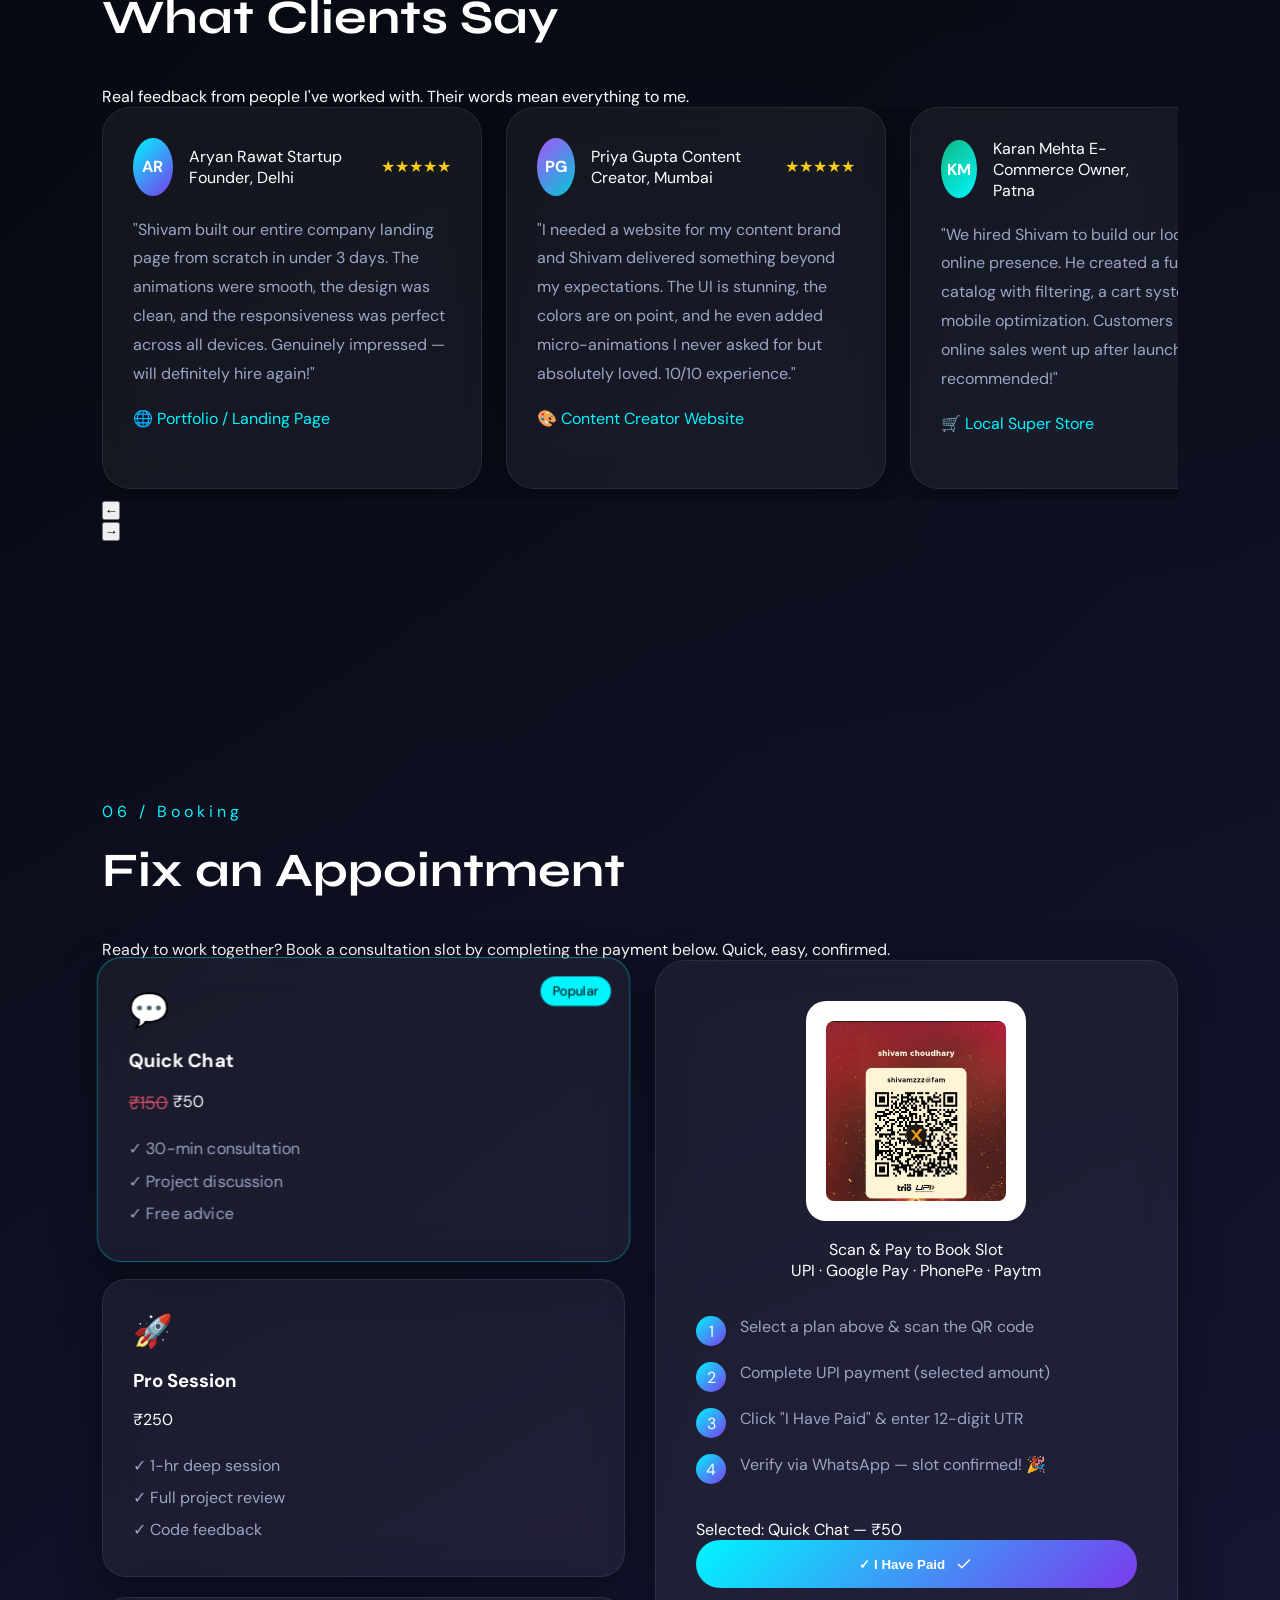
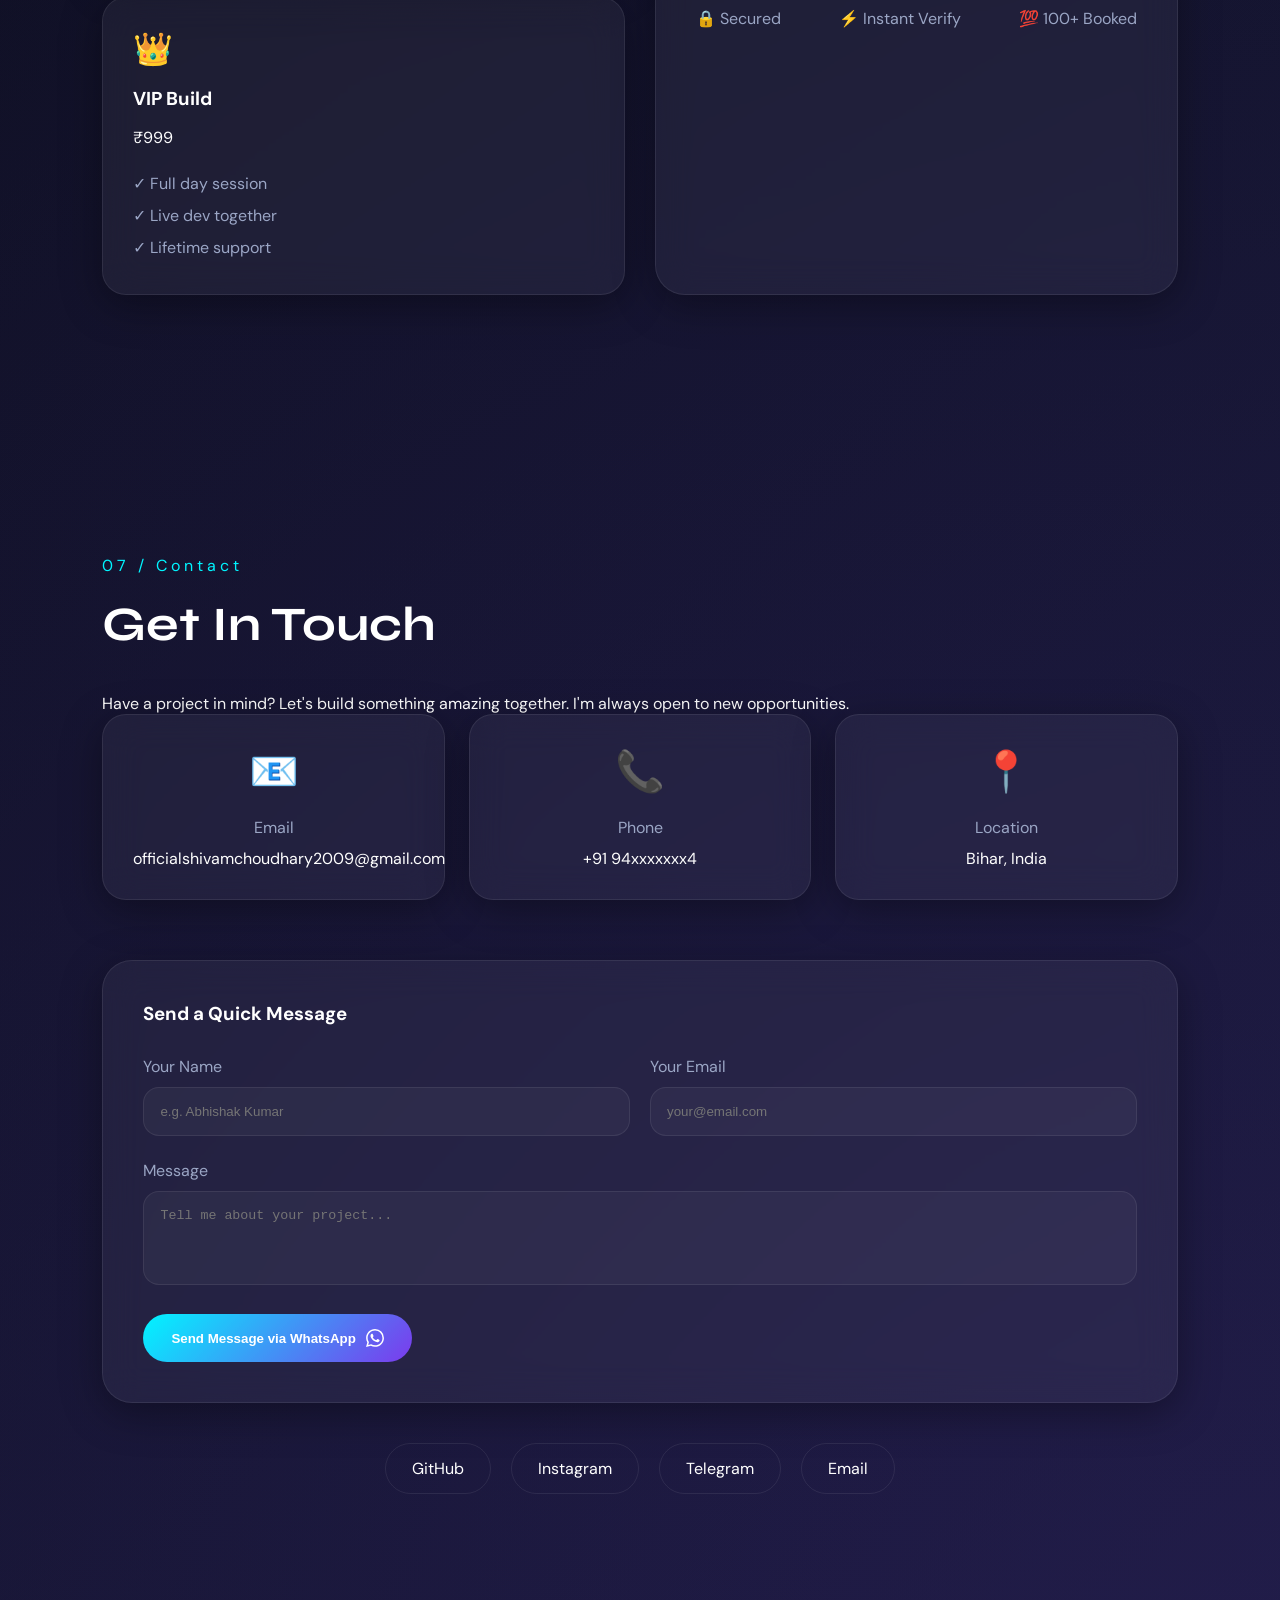
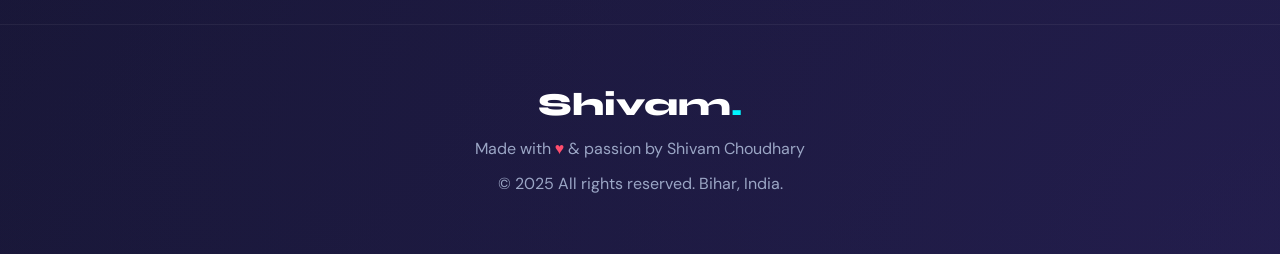
==== commit 273365b6: "Complete portfolio redesign with advanced UI and animations" ====
--- a/index.html
+++ b/index.html
@@ -5,32 +5,40 @@
   <meta name="viewport" content="width=device-width, initial-scale=1.0" />
   <title>Shivam Choudhary — Frontend Developer</title>
   <link rel="stylesheet" href="style.css" />
-  <!-- Google Fonts -->
   <link href="https://fonts.googleapis.com/css2?family=Syne:wght@400;600;700;800&family=DM+Sans:ital,wght@0,300;0,400;0,500;1,300&display=swap" rel="stylesheet" />
 </head>
 <body>
 
-  <!-- ═══════════════════════════════ LOADER ═══════════════════════════════ -->
+  <!-- ═══════════════════════ LOADER ════════════════════════ -->
   <div id="loader">
     <div class="loader-inner">
       <span class="loader-text">SHIVAM.</span>
       <div class="loader-bar"><div class="loader-fill"></div></div>
+      <span class="loader-sub">Loading Portfolio...</span>
     </div>
   </div>
 
-  <!-- ══════════════════════════ CANVAS PARTICLES ══════════════════════════ -->
+  <!-- ══════════════════ CANVAS PARTICLES ══════════════════ -->
   <canvas id="particleCanvas"></canvas>
 
-  <!-- ═══════════════════════════ CUSTOM CURSOR ════════════════════════════ -->
+  <!-- ═══════════════════ CUSTOM CURSOR ════════════════════ -->
   <div id="cursor"></div>
   <div id="cursor-follower"></div>
 
-  <!-- ═══════════════════════════════ NAVBAR ═══════════════════════════════ -->
+  <!-- ══════════════════════ NAVBAR ════════════════════════ -->
   <nav id="navbar">
     <div class="nav-logo">Shivam<span>.</span></div>
-
+    <div class="nav-links-desktop">
+      <a href="#home">Home</a>
+      <a href="#about">About</a>
+      <a href="#story">My Story</a>
+      <a href="#skills">Skills</a>
+      <a href="#projects">Projects</a>
+      <a href="#reviews">Reviews</a>
+      <a href="#appointment">Booking</a>
+      <a href="#contact">Contact</a>
+    </div>
     <div class="nav-right">
-      <!-- Social Icons -->
       <a href="https://github.com/" target="_blank" class="nav-social" aria-label="GitHub">
         <svg viewBox="0 0 24 24" fill="currentColor"><path d="M12 .5C5.65.5.5 5.65.5 12c0 5.09 3.29 9.4 7.86 10.93.58.1.79-.25.79-.55v-1.93c-3.2.69-3.87-1.54-3.87-1.54-.52-1.33-1.28-1.69-1.28-1.69-1.04-.71.08-.7.08-.7 1.15.08 1.76 1.18 1.76 1.18 1.02 1.75 2.68 1.24 3.34.95.1-.74.4-1.24.72-1.53-2.55-.29-5.24-1.28-5.24-5.69 0-1.26.45-2.29 1.18-3.09-.12-.29-.51-1.46.11-3.04 0 0 .97-.31 3.17 1.18a11.1 11.1 0 0 1 2.89-.39c.98 0 1.97.13 2.89.39 2.2-1.49 3.17-1.18 3.17-1.18.62 1.58.23 2.75.11 3.04.74.8 1.18 1.83 1.18 3.09 0 4.42-2.69 5.39-5.26 5.68.41.36.78 1.07.78 2.15v3.19c0 .31.21.66.8.55C20.21 21.4 23.5 17.09 23.5 12 23.5 5.65 18.35.5 12 .5z"/></svg>
       </a>
@@ -40,23 +48,23 @@
       <a href="https://t.me/shivamsera" target="_blank" class="nav-social" aria-label="Telegram">
         <svg viewBox="0 0 24 24" fill="currentColor"><path d="M11.944 0A12 12 0 0 0 0 12a12 12 0 0 0 12 12 12 12 0 0 0 12-12A12 12 0 0 0 12 0a12 12 0 0 0-.056 0zm4.962 7.224c.1-.002.321.023.465.14a.506.506 0 0 1 .171.325c.016.093.036.306.02.472-.18 1.898-.962 6.502-1.36 8.627-.168.9-.499 1.201-.82 1.23-.696.065-1.225-.46-1.9-.902-1.056-.693-1.653-1.124-2.678-1.8-1.185-.78-.417-1.21.258-1.91.177-.184 3.247-2.977 3.307-3.23.007-.032.014-.15-.056-.212s-.174-.041-.249-.024c-.106.024-1.793 1.14-5.061 3.345-.48.33-.913.49-1.302.48-.428-.008-1.252-.241-1.865-.44-.752-.245-1.349-.374-1.297-.789.027-.216.325-.437.893-.663 3.498-1.524 5.83-2.529 6.998-3.014 3.332-1.386 4.025-1.627 4.476-1.635z"/></svg>
       </a>
-
-      <!-- Hamburger -->
       <button class="hamburger" id="hamburger" aria-label="Menu">
         <span></span><span></span><span></span>
       </button>
     </div>
   </nav>
 
-  <!-- ═══════════════════════════ MOBILE MENU ═══════════════════════════════ -->
+  <!-- ═════════════════════ MOBILE MENU ═════════════════════ -->
   <div class="mobile-menu" id="mobileMenu">
     <button class="menu-close" id="menuClose">✕</button>
     <nav class="mobile-nav">
       <a href="#home" class="menu-link" data-close>Home</a>
       <a href="#about" class="menu-link" data-close>About</a>
+      <a href="#story" class="menu-link" data-close>My Story</a>
       <a href="#skills" class="menu-link" data-close>Skills</a>
       <a href="#projects" class="menu-link" data-close>Projects</a>
-      <a href="#appointment" class="menu-link" data-close>Appointment</a>
+      <a href="#reviews" class="menu-link" data-close>Reviews</a>
+      <a href="#appointment" class="menu-link" data-close>Booking</a>
       <a href="#contact" class="menu-link" data-close>Contact</a>
       <a href="mailto:officialshivamchoudhary2009@gmail.com" class="menu-link hire-link" data-close>Hire Me</a>
     </nav>
@@ -68,7 +76,7 @@
   </div>
   <div class="menu-overlay" id="menuOverlay"></div>
 
-  <!-- ═══════════════════════════════ MAIN ════════════════════════════════ -->
+  <!-- ══════════════════════ MAIN ══════════════════════════ -->
   <main>
 
     <!-- ── HERO ── -->
@@ -77,15 +85,9 @@
         <div class="hero-photo-wrap">
           <div class="hero-photo-ring"></div>
           <div class="hero-photo">
-            <!-- Profile photo placeholder -->
             <img src="profile two.avif" alt="Shivam" style="width:100%;height:100%;object-fit:cover;border-radius:50%;">
-              <svg viewBox="0 0 100 100" fill="none" xmlns="http://www.w3.org/2000/svg">
-                <circle cx="50" cy="38" r="20" fill="rgba(0,255,255,0.15)" stroke="rgba(0,255,255,0.4)" stroke-width="1.5"/>
-                <ellipse cx="50" cy="82" rx="30" ry="18" fill="rgba(0,255,255,0.1)" stroke="rgba(0,255,255,0.3)" stroke-width="1.5"/>
-                <text x="50" y="44" text-anchor="middle" fill="rgba(0,255,255,0.8)" font-size="14" font-family="Syne" font-weight="700">SC</text>
-              </svg>
-            </div>
-          </div>
+          </div>
+          <div class="hero-badge-float">Available for work ✦</div>
         </div>
 
         <div class="hero-text">
@@ -95,6 +97,7 @@
             <span class="role-text" id="roleText">Frontend Developer</span>
             <span class="role-cursor">|</span>
           </div>
+          <p class="hero-tagline">Crafting pixel-perfect digital experiences with code, creativity & passion.</p>
           <div class="hero-btns">
             <a href="mailto:officialshivamchoudhary2009@gmail.com" class="btn btn-primary">
               <span>Hire Me</span>
@@ -105,9 +108,15 @@
               <svg viewBox="0 0 24 24" fill="none" stroke="currentColor" stroke-width="2"><path d="M21 15v4a2 2 0 0 1-2 2H5a2 2 0 0 1-2-2v-4M7 10l5 5 5-5M12 15V3"/></svg>
             </a>
           </div>
-        </div>
-      </div>
-
+          <div class="hero-stats-row">
+            <div class="hs-item"><span class="hs-num">2+</span><span class="hs-lbl">Yrs Exp</span></div>
+            <div class="hs-sep"></div>
+            <div class="hs-item"><span class="hs-num">4+</span><span class="hs-lbl">Projects</span></div>
+            <div class="hs-sep"></div>
+            <div class="hs-item"><span class="hs-num">12+</span><span class="hs-lbl">Skills</span></div>
+          </div>
+        </div>
+      </div>
       <div class="hero-scroll-hint">
         <div class="scroll-dot"></div>
         <span>Scroll</span>
@@ -122,13 +131,15 @@
         <div class="about-photo-col">
           <div class="about-photo-frame">
             <div class="about-photo-inner">
-              <svg viewBox="0 0 200 220" fill="none" xmlns="http://www.w3.org/2000/svg" width="100%">
-                <rect width="200" height="220" rx="16" fill="rgba(0,255,255,0.04)" stroke="rgba(0,255,255,0.2)" stroke-width="1"/>
-                <circle cx="100" cy="85" r="42" fill="rgba(0,255,255,0.08)" stroke="rgba(0,255,255,0.3)" stroke-width="1.5"/>
-                <ellipse cx="100" cy="170" rx="58" ry="36" fill="rgba(0,255,255,0.05)" stroke="rgba(0,255,255,0.2)" stroke-width="1.5"/>
-                <text x="100" y="92" text-anchor="middle" fill="rgba(0,255,255,0.7)" font-size="28" font-family="Syne" font-weight="800"></text>
-                <text x="100" y="195" text-anchor="middle" fill="rgba(0,255,255,0.4)" font-size="10" font-family="DM Sans">Shivam Choudhary</text>
-              </svg>
+              <div class="about-avatar-gfx">
+                <svg viewBox="0 0 200 220" fill="none" xmlns="http://www.w3.org/2000/svg" width="100%">
+                  <rect width="200" height="220" rx="16" fill="rgba(0,255,255,0.04)" stroke="rgba(0,255,255,0.2)" stroke-width="1"/>
+                  <circle cx="100" cy="85" r="42" fill="rgba(0,255,255,0.08)" stroke="rgba(0,255,255,0.3)" stroke-width="1.5"/>
+                  <ellipse cx="100" cy="170" rx="58" ry="36" fill="rgba(0,255,255,0.05)" stroke="rgba(0,255,255,0.2)" stroke-width="1.5"/>
+                  <text x="100" y="92" text-anchor="middle" fill="rgba(0,255,255,0.7)" font-size="28" font-family="Syne" font-weight="800"></text>
+                  <text x="100" y="195" text-anchor="middle" fill="rgba(0,255,255,0.4)" font-size="10" font-family="DM Sans">Shivam</text>
+                </svg>
+              </div>
             </div>
             <div class="about-badge">
               <span class="badge-num">2+</span>
@@ -137,15 +148,9 @@
           </div>
         </div>
         <div class="about-text-col">
-          <p class="about-para">
-            I am a passionate student and <strong>Frontend Developer</strong> with strong expertise in HTML, CSS, JavaScript, and modern UI/UX design. I specialize in creating beautiful, responsive, and user-centric websites that leave a lasting impression.
-          </p>
-          <p class="about-para">
-            Proficient in video editing with <strong>VN Editor, Alight Motion, After Effects, CapCut,</strong> and <strong>Canva</strong>. I actively use AI tools to enhance frontend development and content creation workflows, making every project smarter and more efficient.
-          </p>
-          <p class="about-para">
-            A dedicated <strong>content creator</strong> who loves turning ideas into visually stunning digital experiences — from a pixel-perfect landing page to a cinematic video edit. Every detail matters to me.
-          </p>
+          <p class="about-para">I am a passionate student and <strong>Frontend Developer</strong> with strong expertise in HTML, CSS, JavaScript, and modern UI/UX design. I specialize in creating beautiful, responsive, and user-centric websites that leave a lasting impression.</p>
+          <p class="about-para">Proficient in video editing with <strong>VN Editor, Alight Motion, After Effects, CapCut,</strong> and <strong>Canva</strong>. I actively use AI tools to enhance frontend development and content creation workflows.</p>
+          <p class="about-para">A dedicated <strong>content creator</strong> who loves turning ideas into visually stunning digital experiences — from a pixel-perfect landing page to a cinematic video edit.</p>
           <div class="about-stats">
             <div class="stat-item"><span class="stat-num">12+</span><span class="stat-lbl">Skills</span></div>
             <div class="stat-item"><span class="stat-num">4+</span><span class="stat-lbl">Projects</span></div>
@@ -155,137 +160,101 @@
       </div>
     </section>
 
+    <!-- ── MY STORY ── -->
+    <section id="story" class="section story-section reveal">
+      <div class="section-label">02 / Journey</div>
+      <h2 class="section-title">My Story Begins</h2>
+      <p class="story-intro">From a curious student to a frontend developer — this is how it all unfolded.</p>
+
+      <div class="timeline">
+
+        <div class="tl-item tl-left reveal-tl">
+          <div class="tl-dot">
+            <span>📚</span>
+          </div>
+          <div class="tl-card glass">
+            <span class="tl-year">Early Days</span>
+            <h3 class="tl-title">Just a Student with Big Dreams</h3>
+            <p class="tl-desc">Like any other student, I was focused on my studies — books, classes, exams. But deep inside, there was always a curiosity about how things worked on screens. Phones, websites, apps — everything felt like magic to me.</p>
+          </div>
+        </div>
+
+        <div class="tl-item tl-right reveal-tl">
+          <div class="tl-dot">
+            <span>💡</span>
+          </div>
+          <div class="tl-card glass">
+            <span class="tl-year">The Spark</span>
+            <h3 class="tl-title">The Interest Slowly Awakened</h3>
+            <p class="tl-desc">Gradually, I started exploring the internet more deeply. I stumbled upon YouTube videos about web design and coding. Watching someone build a website from scratch felt electric — I thought, "I want to do this." The spark had been lit.</p>
+          </div>
+        </div>
+
+        <div class="tl-item tl-left reveal-tl">
+          <div class="tl-dot">
+            <span>🎬</span>
+          </div>
+          <div class="tl-card glass">
+            <span class="tl-year">Side Hustle</span>
+            <h3 class="tl-title">Video Editing Entered the Chat</h3>
+            <p class="tl-desc">Before diving into code, I discovered video editing. CapCut, Alight Motion, VN Editor — I taught myself everything. Creating reels and short-form content became my creative outlet, and it trained my eye for design and aesthetics.</p>
+          </div>
+        </div>
+
+        <div class="tl-item tl-right reveal-tl">
+          <div class="tl-dot">
+            <span>💻</span>
+          </div>
+          <div class="tl-card glass">
+            <span class="tl-year">2024</span>
+            <h3 class="tl-title">I Built My First Project</h3>
+            <p class="tl-desc">In 2024, I finally took the leap. I built my very first web project — it wasn't perfect, but it was <em>mine</em>. Every bug I fixed, every layout I tweaked, felt like a victory. That first project changed everything. I realized this was my path.</p>
+          </div>
+        </div>
+
+        <div class="tl-item tl-left reveal-tl">
+          <div class="tl-dot">
+            <span>🚀</span>
+          </div>
+          <div class="tl-card glass">
+            <span class="tl-year">Now</span>
+            <h3 class="tl-title">Growing Every Single Day</h3>
+            <p class="tl-desc">Today, I'm building advanced projects, exploring AI integrations, and constantly leveling up. The journey from a regular student to a frontend developer wasn't planned — it was felt. And I'm just getting started. The best chapters are still being written.</p>
+          </div>
+        </div>
+
+      </div>
+    </section>
+
     <!-- ── SKILLS ── -->
     <section id="skills" class="section skills-section reveal">
-      <div class="section-label">02 / Skills</div>
+      <div class="section-label">03 / Skills</div>
       <h2 class="section-title">My Skills</h2>
       <div class="skills-grid">
-
-        <div class="skill-card" data-level="95">
-          <div class="skill-icon">⚡</div>
-          <div class="skill-info">
-            <span class="skill-name">HTML5</span>
-            <div class="skill-bar"><div class="skill-fill" data-w="95"></div></div>
-          </div>
-          <span class="skill-pct">95%</span>
-        </div>
-
-        <div class="skill-card" data-level="90">
-          <div class="skill-icon">🎨</div>
-          <div class="skill-info">
-            <span class="skill-name">CSS3 & Animations</span>
-            <div class="skill-bar"><div class="skill-fill" data-w="90"></div></div>
-          </div>
-          <span class="skill-pct">90%</span>
-        </div>
-
-        <div class="skill-card" data-level="85">
-          <div class="skill-icon">🔧</div>
-          <div class="skill-info">
-            <span class="skill-name">JavaScript (ES6+)</span>
-            <div class="skill-bar"><div class="skill-fill" data-w="85"></div></div>
-          </div>
-          <span class="skill-pct">85%</span>
-        </div>
-
-        <div class="skill-card" data-level="88">
-          <div class="skill-icon">📱</div>
-          <div class="skill-info">
-            <span class="skill-name">Responsive Design</span>
-            <div class="skill-bar"><div class="skill-fill" data-w="88"></div></div>
-          </div>
-          <span class="skill-pct">88%</span>
-        </div>
-
-        <div class="skill-card" data-level="80">
-          <div class="skill-icon">🖌️</div>
-          <div class="skill-info">
-            <span class="skill-name">UI/UX Design</span>
-            <div class="skill-bar"><div class="skill-fill" data-w="80"></div></div>
-          </div>
-          <span class="skill-pct">80%</span>
-        </div>
-
-        <div class="skill-card" data-level="70">
-          <div class="skill-icon">⚛️</div>
-          <div class="skill-info">
-            <span class="skill-name">React Basics</span>
-            <div class="skill-bar"><div class="skill-fill" data-w="70"></div></div>
-          </div>
-          <span class="skill-pct">70%</span>
-        </div>
-
-        <div class="skill-card" data-level="92">
-          <div class="skill-icon">🎬</div>
-          <div class="skill-info">
-            <span class="skill-name">Video Editing</span>
-            <div class="skill-bar"><div class="skill-fill" data-w="92"></div></div>
-          </div>
-          <span class="skill-pct">92%</span>
-        </div>
-
-        <div class="skill-card" data-level="85">
-          <div class="skill-icon">✍️</div>
-          <div class="skill-info">
-            <span class="skill-name">Content Creation</span>
-            <div class="skill-bar"><div class="skill-fill" data-w="85"></div></div>
-          </div>
-          <span class="skill-pct">85%</span>
-        </div>
-
-        <div class="skill-card" data-level="78">
-          <div class="skill-icon">🤖</div>
-          <div class="skill-info">
-            <span class="skill-name">AI Tools Integration</span>
-            <div class="skill-bar"><div class="skill-fill" data-w="78"></div></div>
-          </div>
-          <span class="skill-pct">78%</span>
-        </div>
-
-        <div class="skill-card" data-level="75">
-          <div class="skill-icon">🖼️</div>
-          <div class="skill-info">
-            <span class="skill-name">Figma & Canva</span>
-            <div class="skill-bar"><div class="skill-fill" data-w="75"></div></div>
-          </div>
-          <span class="skill-pct">75%</span>
-        </div>
-
-        <div class="skill-card" data-level="80">
-          <div class="skill-icon">🐙</div>
-          <div class="skill-info">
-            <span class="skill-name">Git & GitHub</span>
-            <div class="skill-bar"><div class="skill-fill" data-w="80"></div></div>
-          </div>
-          <span class="skill-pct">80%</span>
-        </div>
-
-        <div class="skill-card" data-level="72">
-          <div class="skill-icon">⚡</div>
-          <div class="skill-info">
-            <span class="skill-name">Performance Optimization</span>
-            <div class="skill-bar"><div class="skill-fill" data-w="72"></div></div>
-          </div>
-          <span class="skill-pct">72%</span>
-        </div>
-
+        <div class="skill-card" data-level="95"><div class="skill-icon">⚡</div><div class="skill-info"><span class="skill-name">HTML5</span><div class="skill-bar"><div class="skill-fill" data-w="95"></div></div></div><span class="skill-pct">95%</span></div>
+        <div class="skill-card" data-level="90"><div class="skill-icon">🎨</div><div class="skill-info"><span class="skill-name">CSS3 & Animations</span><div class="skill-bar"><div class="skill-fill" data-w="90"></div></div></div><span class="skill-pct">90%</span></div>
+        <div class="skill-card" data-level="85"><div class="skill-icon">🔧</div><div class="skill-info"><span class="skill-name">JavaScript (ES6+)</span><div class="skill-bar"><div class="skill-fill" data-w="85"></div></div></div><span class="skill-pct">85%</span></div>
+        <div class="skill-card" data-level="88"><div class="skill-icon">📱</div><div class="skill-info"><span class="skill-name">Responsive Design</span><div class="skill-bar"><div class="skill-fill" data-w="88"></div></div></div><span class="skill-pct">88%</span></div>
+        <div class="skill-card" data-level="80"><div class="skill-icon">🖌️</div><div class="skill-info"><span class="skill-name">UI/UX Design</span><div class="skill-bar"><div class="skill-fill" data-w="80"></div></div></div><span class="skill-pct">80%</span></div>
+        <div class="skill-card" data-level="70"><div class="skill-icon">⚛️</div><div class="skill-info"><span class="skill-name">React Basics</span><div class="skill-bar"><div class="skill-fill" data-w="70"></div></div></div><span class="skill-pct">70%</span></div>
+        <div class="skill-card" data-level="92"><div class="skill-icon">🎬</div><div class="skill-info"><span class="skill-name">Video Editing</span><div class="skill-bar"><div class="skill-fill" data-w="92"></div></div></div><span class="skill-pct">92%</span></div>
+        <div class="skill-card" data-level="85"><div class="skill-icon">✍️</div><div class="skill-info"><span class="skill-name">Content Creation</span><div class="skill-bar"><div class="skill-fill" data-w="85"></div></div></div><span class="skill-pct">85%</span></div>
+        <div class="skill-card" data-level="78"><div class="skill-icon">🤖</div><div class="skill-info"><span class="skill-name">AI Tools Integration</span><div class="skill-bar"><div class="skill-fill" data-w="78"></div></div></div><span class="skill-pct">78%</span></div>
+        <div class="skill-card" data-level="75"><div class="skill-icon">🖼️</div><div class="skill-info"><span class="skill-name">Figma & Canva</span><div class="skill-bar"><div class="skill-fill" data-w="75"></div></div></div><span class="skill-pct">75%</span></div>
+        <div class="skill-card" data-level="80"><div class="skill-icon">🐙</div><div class="skill-info"><span class="skill-name">Git & GitHub</span><div class="skill-bar"><div class="skill-fill" data-w="80"></div></div></div><span class="skill-pct">80%</span></div>
+        <div class="skill-card" data-level="72"><div class="skill-icon">⚡</div><div class="skill-info"><span class="skill-name">Performance Optimization</span><div class="skill-bar"><div class="skill-fill" data-w="72"></div></div></div><span class="skill-pct">72%</span></div>
       </div>
     </section>
 
     <!-- ── PROJECTS ── -->
     <section id="projects" class="section projects-section reveal">
-      <div class="section-label">03 / Projects</div>
+      <div class="section-label">04 / Projects</div>
       <h2 class="section-title">My Projects</h2>
       <div class="projects-grid">
-
         <div class="project-card">
           <div class="project-img">
-            <div class="project-img-inner proj1">
-              <span>🌐</span>
-            </div>
-            <div class="project-overlay">
-              <a href="#" class="btn-view">View Project →</a>
-            </div>
+            <div class="project-img-inner proj1"><span>🌐</span></div>
+            <div class="project-overlay"><a href="#" class="btn-view">View Project →</a></div>
           </div>
           <div class="project-info">
             <span class="project-tag">Portfolio</span>
@@ -293,15 +262,10 @@
             <p class="project-desc">A premium personal portfolio website with advanced animations, dark mode, and smooth UX — crafted pixel by pixel.</p>
           </div>
         </div>
-
         <div class="project-card">
           <div class="project-img">
-            <div class="project-img-inner proj2">
-              <span>🤖</span>
-            </div>
-            <div class="project-overlay">
-              <a href="#" class="btn-view">View Project →</a>
-            </div>
+            <div class="project-img-inner proj2"><span>🤖</span></div>
+            <div class="project-overlay"><a href="#" class="btn-view">View Project →</a></div>
           </div>
           <div class="project-info">
             <span class="project-tag">AI / Chat</span>
@@ -309,15 +273,10 @@
             <p class="project-desc">Intelligent AI-powered chatbot with natural conversation flow, smart responses, and a slick modern interface.</p>
           </div>
         </div>
-
         <div class="project-card">
           <div class="project-img">
-            <div class="project-img-inner proj3">
-              <span>🛒</span>
-            </div>
-            <div class="project-overlay">
-              <a href="#" class="btn-view">View Project →</a>
-            </div>
+            <div class="project-img-inner proj3"><span>🛒</span></div>
+            <div class="project-overlay"><a href="#" class="btn-view">View Project →</a></div>
           </div>
           <div class="project-info">
             <span class="project-tag">E-Commerce</span>
@@ -325,15 +284,10 @@
             <p class="project-desc">Full-featured e-commerce website for a local supermarket with cart, product filtering, and responsive design.</p>
           </div>
         </div>
-
         <div class="project-card">
           <div class="project-img">
-            <div class="project-img-inner proj4">
-              <span>🎮</span>
-            </div>
-            <div class="project-overlay">
-              <a href="#" class="btn-view">View Project →</a>
-            </div>
+            <div class="project-img-inner proj4"><span>🎮</span></div>
+            <div class="project-overlay"><a href="#" class="btn-view">View Project →</a></div>
           </div>
           <div class="project-info">
             <span class="project-tag">Game / Canvas</span>
@@ -341,63 +295,257 @@
             <p class="project-desc">An exciting subway-surfer style endless runner built with HTML5 Canvas and JS — smooth controls, scoring system included.</p>
           </div>
         </div>
-
+      </div>
+    </section>
+
+    <!-- ── REVIEWS ── -->
+    <section id="reviews" class="section reviews-section reveal">
+      <div class="section-label">05 / Testimonials</div>
+      <h2 class="section-title">What Clients Say</h2>
+      <p class="reviews-sub">Real feedback from people I've worked with. Their words mean everything to me.</p>
+
+      <div class="reviews-track-wrap">
+        <div class="reviews-track" id="reviewsTrack">
+
+          <div class="review-card glass">
+            <div class="review-header">
+              <div class="reviewer-avatar" style="background:linear-gradient(135deg,#00f5ff,#7c3aed)">
+                <span>AR</span>
+              </div>
+              <div class="reviewer-info">
+                <span class="reviewer-name">Aryan Rawat</span>
+                <span class="reviewer-role">Startup Founder, Delhi</span>
+              </div>
+              <div class="review-stars">★★★★★</div>
+            </div>
+            <p class="review-text">"Shivam built our entire company landing page from scratch in under 3 days. The animations were smooth, the design was clean, and the responsiveness was perfect across all devices. Genuinely impressed — will definitely hire again!"</p>
+            <div class="review-project-tag">🌐 Portfolio / Landing Page</div>
+          </div>
+
+          <div class="review-card glass">
+            <div class="review-header">
+              <div class="reviewer-avatar" style="background:linear-gradient(135deg,#a855f7,#00c8d7)">
+                <span>PG</span>
+              </div>
+              <div class="reviewer-info">
+                <span class="reviewer-name">Priya Gupta</span>
+                <span class="reviewer-role">Content Creator, Mumbai</span>
+              </div>
+              <div class="review-stars">★★★★★</div>
+            </div>
+            <p class="review-text">"I needed a website for my content brand and Shivam delivered something beyond my expectations. The UI is stunning, the colors are on point, and he even added micro-animations I never asked for but absolutely loved. 10/10 experience."</p>
+            <div class="review-project-tag">🎨 Content Creator Website</div>
+          </div>
+
+          <div class="review-card glass">
+            <div class="review-header">
+              <div class="reviewer-avatar" style="background:linear-gradient(135deg,#10b981,#00f5ff)">
+                <span>KM</span>
+              </div>
+              <div class="reviewer-info">
+                <span class="reviewer-name">Karan Mehta</span>
+                <span class="reviewer-role">E-Commerce Owner, Patna</span>
+              </div>
+              <div class="review-stars">★★★★★</div>
+            </div>
+            <p class="review-text">"We hired Shivam to build our local store's online presence. He created a full product catalog with filtering, a cart system, and mobile optimization. Customers love it. Our online sales went up after launch. Highly recommended!"</p>
+            <div class="review-project-tag">🛒 Local Super Store</div>
+          </div>
+
+          <div class="review-card glass">
+            <div class="review-header">
+              <div class="reviewer-avatar" style="background:linear-gradient(135deg,#f59e0b,#ef4444)">
+                <span>RS</span>
+              </div>
+              <div class="reviewer-info">
+                <span class="reviewer-name">Rohit Sharma</span>
+                <span class="reviewer-role">Game Dev Enthusiast, Noida</span>
+              </div>
+              <div class="review-stars">★★★★★</div>
+            </div>
+            <p class="review-text">"The endless runner game Shivam built is genuinely fun and polished. Smooth physics, a working score system, and a beautiful UI. I shared it with my friends and they couldn't stop playing. Pure HTML5 Canvas magic — absolutely loved it!"</p>
+            <div class="review-project-tag">🎮 Endless Runner Game</div>
+          </div>
+
+          <div class="review-card glass">
+            <div class="review-header">
+              <div class="reviewer-avatar" style="background:linear-gradient(135deg,#6366f1,#a855f7)">
+                <span>NS</span>
+              </div>
+              <div class="reviewer-info">
+                <span class="reviewer-name">Neha Singh</span>
+                <span class="reviewer-role">Freelance Designer, Bangalore</span>
+              </div>
+              <div class="review-stars">★★★★★</div>
+            </div>
+            <p class="review-text">"Collaborated with Shivam on a client project and was blown away by his eye for detail. He turned my Figma designs into pixel-perfect HTML/CSS that looked identical to the mockup. Fast delivery, great communication — a pleasure to work with."</p>
+            <div class="review-project-tag">🖌️ Design to Code</div>
+          </div>
+
+          <div class="review-card glass">
+            <div class="review-header">
+              <div class="reviewer-avatar" style="background:linear-gradient(135deg,#ec4899,#f59e0b)">
+                <span>VT</span>
+              </div>
+              <div class="reviewer-info">
+                <span class="reviewer-name">Vivek Tiwari</span>
+                <span class="reviewer-role">YouTube Creator, Lucknow</span>
+              </div>
+              <div class="review-stars">★★★★★</div>
+            </div>
+            <p class="review-text">"Shivam edited my YouTube video intro and it was fire. The transitions, the color grading, the energy — everything was on point. He understood my vibe immediately and delivered something that felt cinematic. Straight up talented editor!"</p>
+            <div class="review-project-tag">🎬 Video Editing</div>
+          </div>
+
+        </div>
+
+        <div class="reviews-nav">
+          <button class="rev-btn" id="revPrev">←</button>
+          <div class="rev-dots" id="revDots"></div>
+          <button class="rev-btn" id="revNext">→</button>
+        </div>
       </div>
     </section>
 
     <!-- ── APPOINTMENT ── -->
     <section id="appointment" class="section appointment-section reveal">
-      <div class="section-label">04 / Booking</div>
+      <div class="section-label">06 / Booking</div>
       <h2 class="section-title">Fix an Appointment</h2>
-      <p class="appt-sub">Scan the QR code below to pay, then click "I Have Paid" to confirm your booking.</p>
-
-      <div class="appt-card glass">
-        <div class="qr-wrap">
-          <!-- QR Code placeholder -->
-          <div class="qr-box" id="qrCode">
-            <img src="qr.jpeg" alt="QR Code" style="width:180px;height:180px;border-radius:8px;">
-          </div>
-          <p class="qr-label">Scan &amp; Pay to Book Slot</p>
-        </div>
-
-        <div class="appt-right">
-          <div class="appt-steps">
-            <div class="step"><span class="step-num">1</span><span>Scan QR &amp; complete payment of 50 inr</span></div>
-            <div class="step"><span class="step-num">2</span><span>Click "I Have Paid" button</span></div>
-            <div class="step"><span class="step-num">3</span><span>Enter your 12-digit UTR number</span></div>
-            <div class="step"><span class="step-num">4</span><span>Verify via WhatsApp &amp; get confirmed!</span></div>
-          </div>
-          <button class="btn btn-primary appt-btn" id="paidBtn">
-            <span>✓ I Have Paid</span>
-          </button>
+      <p class="appt-sub">Ready to work together? Book a consultation slot by completing the payment below. Quick, easy, confirmed.</p>
+
+      <div class="appt-wrapper">
+        <!-- Plans -->
+        <div class="appt-plans">
+          <div class="plan-card glass plan-active" data-plan="basic">
+            <div class="plan-badge">Popular</div>
+            <div class="plan-icon">💬</div>
+            <h3 class="plan-name">Quick Chat</h3>
+            <div class="plan-price">
+  <span class="old-price">₹150</span>
+  ₹50
+</div>
+            <ul class="plan-features">
+              <li>✓ 30-min consultation</li>
+              <li>✓ Project discussion</li>
+              <li>✓ Free advice</li>
+            </ul>
+          </div>
+          <div class="plan-card glass" data-plan="pro">
+            <div class="plan-icon">🚀</div>
+            <h3 class="plan-name">Pro Session</h3>
+            <div class="plan-price">₹250</div>
+            <ul class="plan-features">
+              <li>✓ 1-hr deep session</li>
+              <li>✓ Full project review</li>
+              <li>✓ Code feedback</li>
+            </ul>
+          </div>
+          <div class="plan-card glass" data-plan="vip">
+            <div class="plan-icon">👑</div>
+            <h3 class="plan-name">VIP Build</h3>
+            <div class="plan-price">₹999</div>
+            <ul class="plan-features">
+              <li>✓ Full day session</li>
+              <li>✓ Live dev together</li>
+              <li>✓ Lifetime support</li>
+            </ul>
+          </div>
+        </div>
+
+        <!-- Payment QR -->
+        <div class="appt-card glass">
+          <div class="qr-wrap">
+            <div class="qr-box" id="qrCode">
+              <img src="qr.jpeg" alt="QR Code" style="width:180px;height:180px;border-radius:8px;" onerror="this.style.display='none';document.getElementById('qrFallback').style.display='flex'">
+              <div id="qrFallback" class="qr-fallback" style="display:none">
+                <svg viewBox="0 0 100 100" width="160" height="160">
+                  <rect width="100" height="100" fill="white" rx="8"/>
+                  <rect x="10" y="10" width="30" height="30" fill="none" stroke="#00f5ff" stroke-width="3"/>
+                  <rect x="15" y="15" width="20" height="20" fill="#00f5ff"/>
+                  <rect x="60" y="10" width="30" height="30" fill="none" stroke="#00f5ff" stroke-width="3"/>
+                  <rect x="65" y="15" width="20" height="20" fill="#00f5ff"/>
+                  <rect x="10" y="60" width="30" height="30" fill="none" stroke="#00f5ff" stroke-width="3"/>
+                  <rect x="15" y="65" width="20" height="20" fill="#00f5ff"/>
+                  <text x="50" y="56" text-anchor="middle" fill="#0a0a12" font-size="7" font-family="monospace">UPI PAYMENT</text>
+                </svg>
+              </div>
+            </div>
+            <p class="qr-label">Scan &amp; Pay to Book Slot</p>
+            <div class="qr-upi-tag">UPI · Google Pay · PhonePe · Paytm</div>
+          </div>
+
+          <div class="appt-right">
+            <div class="appt-steps">
+              <div class="step"><span class="step-num">1</span><span>Select a plan above &amp; scan the QR code</span></div>
+              <div class="step"><span class="step-num">2</span><span>Complete UPI payment (selected amount)</span></div>
+              <div class="step"><span class="step-num">3</span><span>Click "I Have Paid" &amp; enter 12-digit UTR</span></div>
+              <div class="step"><span class="step-num">4</span><span>Verify via WhatsApp — slot confirmed! 🎉</span></div>
+            </div>
+
+            <div class="appt-selected-plan">
+              Selected: <span id="selectedPlanLabel">Quick Chat — ₹50</span>
+            </div>
+
+            <button class="btn btn-primary appt-btn" id="paidBtn">
+              <span>✓ I Have Paid</span>
+              <svg viewBox="0 0 24 24" fill="none" stroke="currentColor" stroke-width="2" width="18"><path d="M20 6L9 17l-5-5"/></svg>
+            </button>
+
+            <div class="appt-trust">
+              <span>🔒 Secured</span>
+              <span>⚡ Instant Verify</span>
+              <span>💯 100+ Booked</span>
+            </div>
+          </div>
         </div>
       </div>
     </section>
 
     <!-- ── CONTACT ── -->
     <section id="contact" class="section contact-section reveal">
-      <div class="section-label">05 / Contact</div>
+      <div class="section-label">07 / Contact</div>
       <h2 class="section-title">Get In Touch</h2>
-      <p class="contact-sub">Have a project in mind? Let's build something amazing together.</p>
+      <p class="contact-sub">Have a project in mind? Let's build something amazing together. I'm always open to new opportunities.</p>
 
       <div class="contact-grid">
         <div class="contact-card glass">
           <div class="contact-icon">📧</div>
           <span class="contact-lbl">Email</span>
-          <a href="mailto:officialshivamchoudhary2009@gmail.com" class="contact-val">
-            officialshivamchoudhary2009@gmail.com
-          </a>
+          <a href="mailto:officialshivamchoudhary2009@gmail.com" class="contact-val">officialshivamchoudhary2009@gmail.com</a>
         </div>
         <div class="contact-card glass">
           <div class="contact-icon">📞</div>
           <span class="contact-lbl">Phone</span>
-          <a href="tel:+919430932904" class="contact-val">+91 9430932904</a>
+          <a href="tel:+919430932904" class="contact-val">+91 94xxxxxxx4</a>
         </div>
         <div class="contact-card glass">
           <div class="contact-icon">📍</div>
           <span class="contact-lbl">Location</span>
           <span class="contact-val">Bihar, India</span>
         </div>
+      </div>
+
+      <!-- Quick message form -->
+      <div class="contact-form-wrap glass">
+        <h3 class="form-title">Send a Quick Message</h3>
+        <div class="form-row">
+          <div class="form-group">
+            <label>Your Name</label>
+            <input type="text" id="formName" placeholder="e.g. Abhishak Kumar" />
+          </div>
+          <div class="form-group">
+            <label>Your Email</label>
+            <input type="email" id="formEmail" placeholder="your@email.com" />
+          </div>
+        </div>
+        <div class="form-group">
+          <label>Message</label>
+          <textarea id="formMsg" rows="4" placeholder="Tell me about your project..."></textarea>
+        </div>
+        <button class="btn btn-primary" id="sendMsgBtn">
+          <span>Send Message via WhatsApp</span>
+          <svg viewBox="0 0 24 24" fill="currentColor" width="18"><path d="M17.472 14.382c-.297-.149-1.758-.867-2.03-.967-.273-.099-.471-.148-.67.15-.197.297-.767.966-.94 1.164-.173.199-.347.223-.644.075-.297-.15-1.255-.463-2.39-1.475-.883-.788-1.48-1.761-1.653-2.059-.173-.297-.018-.458.13-.606.134-.133.298-.347.446-.52.149-.174.198-.298.298-.497.099-.198.05-.371-.025-.52-.075-.149-.669-1.612-.916-2.207-.242-.579-.487-.5-.669-.51-.173-.008-.371-.01-.57-.01-.198 0-.52.074-.792.372-.272.297-1.04 1.016-1.04 2.479 0 1.462 1.065 2.875 1.213 3.074.149.198 2.096 3.2 5.077 4.487.709.306 1.262.489 1.694.625.712.227 1.36.195 1.871.118.571-.085 1.758-.719 2.006-1.413.248-.694.248-1.289.173-1.413-.074-.124-.272-.198-.57-.347m-5.421 7.403h-.004a9.87 9.87 0 0 1-5.031-1.378l-.361-.214-3.741.982.998-3.648-.235-.374a9.86 9.86 0 0 1-1.51-5.26c.001-5.45 4.436-9.884 9.888-9.884 2.64 0 5.122 1.03 6.988 2.898a9.825 9.825 0 0 1 2.893 6.994c-.003 5.45-4.437 9.884-9.885 9.884m8.413-18.297A11.815 11.815 0 0 0 12.05 0C5.495 0 .16 5.335.157 11.892c0 2.096.547 4.142 1.588 5.945L.057 24l6.305-1.654a11.882 11.882 0 0 0 5.683 1.448h.005c6.554 0 11.89-5.335 11.893-11.893a11.821 11.821 0 0 0-3.48-8.413z"/></svg>
+        </button>
       </div>
 
       <div class="contact-socials">
@@ -410,39 +558,51 @@
 
   </main>
 
-  <!-- ══════════════════════════════ FOOTER ══════════════════════════════ -->
+  <!-- ════════════════════════ FOOTER ════════════════════════ -->
   <footer>
     <div class="footer-inner">
       <span class="footer-logo">Shivam<span>.</span></span>
       <p>Made with <span class="heart">♥</span> &amp; passion by Shivam Choudhary</p>
-      <p class="footer-copy">© 2025 All rights reserved.</p>
+      <p class="footer-copy">© 2025 All rights reserved. Bihar, India.</p>
     </div>
   </footer>
 
-  <!-- ════════════════════════ UTR MODAL ═══════════════════════════ -->
+  <!-- ═══════════════════ UTR MODAL ══════════════════════ -->
   <div class="modal-overlay" id="utrModal">
     <div class="modal glass">
       <button class="modal-close" id="modalClose">✕</button>
+      <div class="modal-icon-wrap">💳</div>
       <h3 class="modal-title">Enter UTR Number</h3>
-      <p class="modal-sub">Enter your 12-digit UTR number to verify payment</p>
-      <input type="text" class="utr-input" id="utrInput" placeholder="e.g. 123456789012" maxlength="12" inputmode="numeric" />
+      <p class="modal-sub">Enter your 12-digit UTR / Transaction Reference to verify payment</p>
+      <div class="utr-input-wrap">
+        <input type="text" class="utr-input" id="utrInput" placeholder="e.g. 123456789012" maxlength="12" inputmode="numeric" />
+        <span class="utr-char-count" id="utrCount">0/12</span>
+      </div>
       <p class="utr-error" id="utrError"></p>
-      <button class="btn btn-primary" id="verifyBtn" style="width:100%;justify-content:center;">Verify Payment</button>
+      <button class="btn btn-primary" id="verifyBtn" style="width:100%;justify-content:center;">
+        <span>Verify Payment</span>
+        <svg viewBox="0 0 24 24" fill="none" stroke="currentColor" stroke-width="2.5" width="18"><path d="M20 6L9 17l-5-5"/></svg>
+      </button>
+      <p class="modal-note">🔒 Your UTR is only used to verify your payment. We don't store it anywhere.</p>
     </div>
   </div>
 
-  <!-- ═══════════════════════ SUCCESS MODAL ═══════════════════════ -->
+  <!-- ═══════════════════ SUCCESS MODAL ══════════════════ -->
   <div class="modal-overlay" id="successModal">
     <div class="modal success-modal glass">
       <div class="success-anim">
-        <svg viewBox="0 0 80 80" class="check-svg"><circle cx="40" cy="40" r="38" fill="none" stroke="rgba(0,255,180,0.8)" stroke-width="3" class="check-ring"/><path d="M22 40 L34 52 L58 28" fill="none" stroke="rgba(0,255,180,1)" stroke-width="4" stroke-linecap="round" stroke-linejoin="round" class="check-path"/></svg>
+        <svg viewBox="0 0 80 80" class="check-svg">
+          <circle cx="40" cy="40" r="38" fill="none" stroke="rgba(0,255,180,0.8)" stroke-width="3" class="check-ring"/>
+          <path d="M22 40 L34 52 L58 28" fill="none" stroke="rgba(0,255,180,1)" stroke-width="4" stroke-linecap="round" stroke-linejoin="round" class="check-path"/>
+        </svg>
       </div>
       <h3 class="success-title">Payment Verified! 🎉</h3>
-      <p class="success-sub">Your appointment slot has been booked. Please verify via WhatsApp to get your confirmed slot time.</p>
-      <button class="btn btn-primary" id="whatsappBtn" style="width:100%;justify-content:center;">
+      <p class="success-sub">Awesome! Your appointment slot has been booked. Click below to send your UTR to Shivam on WhatsApp and get your confirmed slot time.</p>
+      <button class="btn btn-primary" id="whatsappBtn" style="width:100%;justify-content:center;margin-bottom:12px">
         <span>Verify via WhatsApp</span>
         <svg viewBox="0 0 24 24" fill="currentColor" width="20"><path d="M17.472 14.382c-.297-.149-1.758-.867-2.03-.967-.273-.099-.471-.148-.67.15-.197.297-.767.966-.94 1.164-.173.199-.347.223-.644.075-.297-.15-1.255-.463-2.39-1.475-.883-.788-1.48-1.761-1.653-2.059-.173-.297-.018-.458.13-.606.134-.133.298-.347.446-.52.149-.174.198-.298.298-.497.099-.198.05-.371-.025-.52-.075-.149-.669-1.612-.916-2.207-.242-.579-.487-.5-.669-.51-.173-.008-.371-.01-.57-.01-.198 0-.52.074-.792.372-.272.297-1.04 1.016-1.04 2.479 0 1.462 1.065 2.875 1.213 3.074.149.198 2.096 3.2 5.077 4.487.709.306 1.262.489 1.694.625.712.227 1.36.195 1.871.118.571-.085 1.758-.719 2.006-1.413.248-.694.248-1.289.173-1.413-.074-.124-.272-.198-.57-.347m-5.421 7.403h-.004a9.87 9.87 0 0 1-5.031-1.378l-.361-.214-3.741.982.998-3.648-.235-.374a9.86 9.86 0 0 1-1.51-5.26c.001-5.45 4.436-9.884 9.888-9.884 2.64 0 5.122 1.03 6.988 2.898a9.825 9.825 0 0 1 2.893 6.994c-.003 5.45-4.437 9.884-9.885 9.884m8.413-18.297A11.815 11.815 0 0 0 12.05 0C5.495 0 .16 5.335.157 11.892c0 2.096.547 4.142 1.588 5.945L.057 24l6.305-1.654a11.882 11.882 0 0 0 5.683 1.448h.005c6.554 0 11.89-5.335 11.893-11.893a11.821 11.821 0 0 0-3.48-8.413z"/></svg>
       </button>
+      <button class="btn btn-outline" id="successClose" style="width:100%;justify-content:center;">Close</button>
     </div>
   </div>
 
--- a/style.css
+++ b/style.css
@@ -1,910 +1,1277 @@
-/* ══════════════════════════════════════════════════
-   SHIVAM CHOUDHARY — PORTFOLIO CSS
-   Premium Dark Mode | Glassmorphism | Neon Accents
-   ══════════════════════════════════════════════════ */
-
-/* ── RESET & VARIABLES ── */
-*, *::before, *::after { margin: 0; padding: 0; box-sizing: border-box; }
-
-:root {
-  --bg:        #050508;
-  --bg2:       #0a0a12;
-  --bg3:       #0f0f1a;
-  --cyan:      #00f5ff;
-  --cyan2:     #00c8d7;
-  --purple:    #7c3aed;
-  --purple2:   #a855f7;
-  --glass-bg:  rgba(255,255,255,0.04);
-  --glass-bd:  rgba(255,255,255,0.08);
-  --text:      #e8e8f0;
-  --text2:     #8888aa;
-  --text3:     #555566;
-  --font-head: 'Syne', sans-serif;
-  --font-body: 'DM Sans', sans-serif;
-  --radius:    16px;
-  --section-gap: clamp(80px, 12vw, 140px);
-  --glow-cyan: 0 0 20px rgba(0,245,255,0.4), 0 0 60px rgba(0,245,255,0.1);
-  --glow-purple: 0 0 20px rgba(168,85,247,0.4), 0 0 60px rgba(168,85,247,0.1);
-}
-
-html { scroll-behavior: smooth; overflow-x: hidden; }
-
-body {
-  background: var(--bg);
-  color: var(--text);
-  font-family: var(--font-body);
-  font-size: 16px;
-  line-height: 1.7;
-  overflow-x: hidden;
-  cursor: none;
-}
-
-/* ── SCROLLBAR ── */
-::-webkit-scrollbar { width: 4px; }
-::-webkit-scrollbar-track { background: var(--bg); }
-::-webkit-scrollbar-thumb { background: var(--cyan); border-radius: 2px; }
-
-/* ── SELECTION ── */
-::selection { background: rgba(0,245,255,0.2); color: var(--cyan); }
-
-/* ════════════════════════════════════
-   LOADER
-════════════════════════════════════ */
-#loader {
-  position: fixed; inset: 0;
-  background: var(--bg);
-  display: flex; align-items: center; justify-content: center;
-  z-index: 9998;
-  transition: opacity 0.6s ease, visibility 0.6s ease;
-}
-#loader.hide { opacity: 0; visibility: hidden; }
-
-.loader-inner { text-align: center; }
-.loader-text {
-  display: block;
-  font-family: var(--font-head);
-  font-size: 3rem;
-  font-weight: 800;
-  color: var(--cyan);
-  text-shadow: var(--glow-cyan);
-  margin-bottom: 24px;
-  animation: pulse-glow 1s ease-in-out infinite alternate;
-}
-.loader-bar {
-  width: 200px; height: 3px;
-  background: rgba(255,255,255,0.08);
-  border-radius: 2px; overflow: hidden;
-}
-.loader-fill {
-  height: 100%;
-  background: linear-gradient(90deg, var(--cyan), var(--purple2));
-  border-radius: 2px;
-  animation: load-fill 1.5s ease forwards;
-}
-@keyframes load-fill { from { width: 0; } to { width: 100%; } }
-@keyframes pulse-glow {
-  from { text-shadow: 0 0 10px rgba(0,245,255,0.3); }
-  to   { text-shadow: 0 0 30px rgba(0,245,255,0.8), 0 0 60px rgba(0,245,255,0.3); }
-}
-
-/* ════════════════════════════════════
-   PARTICLE CANVAS
-════════════════════════════════════ */
-#particleCanvas {
-  position: fixed; inset: 0;
-  pointer-events: none; z-index: 0;
-}
-
-/* ════════════════════════════════════
-   CUSTOM CURSOR
-════════════════════════════════════ */
-#cursor {
-  position: fixed; top: 0; left: 0;
-  width: 8px; height: 8px;
-  background: var(--cyan);
-  border-radius: 50%;
-  pointer-events: none; z-index: 9997;
-  transform: translate(-50%, -50%);
-  transition: transform 0.1s, background 0.3s;
-  box-shadow: 0 0 8px var(--cyan);
-}
-#cursor-follower {
-  position: fixed; top: 0; left: 0;
-  width: 36px; height: 36px;
-  border: 1.5px solid rgba(0,245,255,0.4);
-  border-radius: 50%;
-  pointer-events: none; z-index: 9996;
-  transform: translate(-50%, -50%);
-  transition: transform 0.15s ease, width 0.3s, height 0.3s, border-color 0.3s;
-}
-body:has(a:hover) #cursor-follower,
-body:has(button:hover) #cursor-follower {
-  width: 52px; height: 52px;
-  border-color: rgba(0,245,255,0.7);
-}
-@media (hover: none) { #cursor, #cursor-follower { display: none; } body { cursor: auto; } }
-
-/* ════════════════════════════════════
-   NAVBAR
-════════════════════════════════════ */
-#navbar {
-  position: fixed; top: 0; left: 0; right: 0;
-  height: 70px;
-  display: flex; align-items: center; justify-content: space-between;
-  padding: 0 clamp(20px, 5vw, 60px);
-  z-index: 900;
-  transition: background 0.4s, backdrop-filter 0.4s, box-shadow 0.4s;
-}
-#navbar.scrolled {
-  background: rgba(5,5,8,0.85);
-  backdrop-filter: blur(20px);
-  box-shadow: 0 1px 0 rgba(255,255,255,0.06);
-}
-
-.nav-logo {
-  font-family: var(--font-head);
-  font-size: 1.5rem;
-  font-weight: 800;
-  color: var(--text);
-  letter-spacing: -0.02em;
-}
-.nav-logo span { color: var(--cyan); }
-
-.nav-right { display: flex; align-items: center; gap: 12px; }
-
-.nav-social {
-  display: flex; align-items: center; justify-content: center;
-  width: 36px; height: 36px;
-  border: 1px solid var(--glass-bd);
-  border-radius: 50%;
-  color: var(--text2);
-  text-decoration: none;
-  transition: all 0.3s;
-}
-.nav-social svg { width: 16px; height: 16px; }
-.nav-social:hover {
-  color: var(--cyan);
-  border-color: var(--cyan);
-  box-shadow: var(--glow-cyan);
-  transform: translateY(-2px);
-}
-
-.hamburger {
-  display: flex; flex-direction: column; justify-content: center; gap: 5px;
-  width: 40px; height: 40px;
-  background: none; border: none; cursor: none;
-  padding: 4px;
-}
-.hamburger span {
-  display: block; height: 2px;
-  background: var(--text);
-  border-radius: 2px;
-  transition: all 0.35s cubic-bezier(0.68,-0.55,0.27,1.55);
-}
-.hamburger.active span:nth-child(1) { transform: translateY(7px) rotate(45deg); }
-.hamburger.active span:nth-child(2) { opacity: 0; transform: scaleX(0); }
-.hamburger.active span:nth-child(3) { transform: translateY(-7px) rotate(-45deg); }
-
-/* ════════════════════════════════════
-   MOBILE MENU
-════════════════════════════════════ */
-.menu-overlay {
-  position: fixed; inset: 0;
-  background: rgba(0,0,0,0.6);
-  backdrop-filter: blur(4px);
-  z-index: 950; opacity: 0; visibility: hidden;
-  transition: all 0.4s;
-}
-.menu-overlay.show { opacity: 1; visibility: visible; }
-
-.mobile-menu {
-  position: fixed; top: 0; right: 0;
-  width: min(340px, 88vw); height: 100vh;
-  background: rgba(10,10,20,0.97);
-  backdrop-filter: blur(30px);
-  border-left: 1px solid var(--glass-bd);
-  z-index: 980;
-  padding: 80px 40px 40px;
-  display: flex; flex-direction: column;
-  transform: translateX(105%);
-  transition: transform 0.45s cubic-bezier(0.77,0,0.175,1);
-}
-.mobile-menu.open { transform: translateX(0); }
-
-.menu-close {
-  position: absolute; top: 24px; right: 24px;
-  background: none; border: 1px solid var(--glass-bd);
-  color: var(--text2); font-size: 1rem;
-  width: 36px; height: 36px; border-radius: 50%;
-  cursor: none; transition: all 0.3s;
-}
-.menu-close:hover { color: var(--cyan); border-color: var(--cyan); }
-
-.mobile-nav { display: flex; flex-direction: column; gap: 4px; flex: 1; }
-
-.menu-link {
-  display: block;
-  font-family: var(--font-head);
-  font-size: 1.6rem; font-weight: 700;
-  color: var(--text2);
-  text-decoration: none;
-  padding: 8px 0;
-  letter-spacing: -0.02em;
-  transition: all 0.3s;
-  border-bottom: 1px solid transparent;
-  position: relative;
-}
-.menu-link::after {
-  content: '';
-  position: absolute; left: 0; bottom: 0;
-  width: 0; height: 1px;
-  background: var(--cyan);
-  transition: width 0.4s;
-}
-.menu-link:hover { color: var(--cyan); padding-left: 8px; }
-.menu-link:hover::after { width: 100%; }
-.menu-link.hire-link {
-  color: var(--cyan);
-  margin-top: 12px;
-}
-
-.menu-footer {
-  display: flex; gap: 16px; flex-wrap: wrap;
-  border-top: 1px solid var(--glass-bd);
-  padding-top: 24px; margin-top: 24px;
-}
-.menu-footer a {
-  color: var(--text3); text-decoration: none;
-  font-size: 0.85rem; transition: color 0.3s;
-}
-.menu-footer a:hover { color: var(--cyan); }
-
-/* ════════════════════════════════════
-   SECTION UTILITY
-════════════════════════════════════ */
-.section {
-  position: relative; z-index: 1;
-  padding: var(--section-gap) clamp(20px, 6vw, 80px);
-  max-width: 1200px;
-  margin: 0 auto;
-}
-
-.section-label {
-  font-size: 0.75rem;
-  font-weight: 500;
-  letter-spacing: 0.15em;
-  text-transform: uppercase;
-  color: var(--cyan);
-  margin-bottom: 12px;
-  opacity: 0.7;
-}
-
-.section-title {
-  font-family: var(--font-head);
-  font-size: clamp(2rem, 5vw, 3.5rem);
-  font-weight: 800;
-  line-height: 1.1;
-  letter-spacing: -0.03em;
-  color: var(--text);
-  margin-bottom: clamp(40px, 6vw, 70px);
-}
-
-/* Reveal animation */
-.reveal { opacity: 0; transform: translateY(50px); transition: opacity 0.8s ease, transform 0.8s ease; }
-.reveal.visible { opacity: 1; transform: none; }
-
-/* ════════════════════════════════════
-   GLASS
-════════════════════════════════════ */
-.glass {
-  background: var(--glass-bg);
-  backdrop-filter: blur(20px);
-  border: 1px solid var(--glass-bd);
-  border-radius: var(--radius);
-}
-
-/* ════════════════════════════════════
-   BUTTONS
-════════════════════════════════════ */
-.btn {
-  display: inline-flex; align-items: center; gap: 10px;
-  padding: 14px 28px;
-  border-radius: 50px;
-  font-family: var(--font-head);
-  font-size: 0.95rem;
-  font-weight: 600;
-  letter-spacing: 0.01em;
-  text-decoration: none;
-  border: none;
-  cursor: none;
-  transition: all 0.35s cubic-bezier(0.23,1,0.32,1);
-}
-.btn svg { width: 18px; height: 18px; flex-shrink: 0; }
-
-.btn-primary {
-  background: linear-gradient(135deg, var(--cyan) 0%, var(--cyan2) 100%);
-  color: #000;
-  box-shadow: 0 4px 20px rgba(0,245,255,0.3);
-}
-.btn-primary:hover {
-  transform: translateY(-3px);
-  box-shadow: 0 8px 40px rgba(0,245,255,0.5);
-}
-.btn-primary:active { transform: translateY(-1px); }
-
-.btn-outline {
-  background: transparent;
-  color: var(--text);
-  border: 1.5px solid var(--glass-bd);
-}
-.btn-outline:hover {
-  border-color: var(--cyan);
-  color: var(--cyan);
-  transform: translateY(-3px);
-  box-shadow: 0 4px 20px rgba(0,245,255,0.15);
-}
-
-/* ════════════════════════════════════
-   HERO SECTION
-════════════════════════════════════ */
-.hero-section {
-  position: relative; z-index: 1;
-  min-height: 100vh;
-  display: flex; flex-direction: column;
-  align-items: center; justify-content: center;
-  padding: 120px clamp(20px, 6vw, 80px) 80px;
-  overflow: hidden;
-}
-
-/* Glowing orbs background */
-.hero-section::before {
-  content: '';
-  position: absolute;
-  width: 600px; height: 600px;
-  background: radial-gradient(circle, rgba(0,245,255,0.06) 0%, transparent 70%);
-  top: 50%; left: 30%;
-  transform: translate(-50%, -50%);
-  pointer-events: none;
-}
-.hero-section::after {
-  content: '';
-  position: absolute;
-  width: 500px; height: 500px;
-  background: radial-gradient(circle, rgba(168,85,247,0.06) 0%, transparent 70%);
-  top: 30%; right: 10%;
-  pointer-events: none;
-}
-
-.hero-content {
-  display: flex;
-  align-items: center;
-  gap: clamp(40px, 8vw, 100px);
-  flex-wrap: wrap;
-  justify-content: center;
-}
-
-/* Profile photo */
-.hero-photo-wrap {
-  position: relative;
-  width: clamp(180px, 25vw, 260px);
-  height: clamp(180px, 25vw, 260px);
-  flex-shrink: 0;
-  animation: float 6s ease-in-out infinite;
-}
-@keyframes float {
-  0%, 100% { transform: translateY(0); }
-  50% { transform: translateY(-16px); }
-}
-
-.hero-photo-ring {
-  position: absolute; inset: -8px;
-  border-radius: 50%;
-  background: conic-gradient(from 0deg, var(--cyan), var(--purple2), var(--cyan));
-  animation: spin 8s linear infinite;
-  opacity: 0.7;
-}
-@keyframes spin { to { transform: rotate(360deg); } }
-
-.hero-photo {
-  position: absolute; inset: 4px;
-  border-radius: 50%;
-  background: var(--bg2);
-  display: flex; align-items: center; justify-content: center;
-  overflow: hidden;
-  box-shadow: var(--glow-cyan);
-}
-.photo-placeholder {
-  width: 100%; height: 100%;
-  display: flex; align-items: center; justify-content: center;
-  background: radial-gradient(circle, rgba(0,245,255,0.06) 0%, var(--bg2) 100%);
-}
-.photo-placeholder svg { width: 70%; height: 70%; }
-
-/* Hero text */
-.hero-text { flex: 1; min-width: 280px; }
-
-.hero-greeting {
-  font-size: 1rem;
-  color: var(--cyan);
-  letter-spacing: 0.1em;
-  text-transform: uppercase;
-  font-weight: 500;
-  margin-bottom: 8px;
-  animation: fadeSlideUp 0.8s ease 0.3s both;
-}
-
-.hero-name {
-  font-family: var(--font-head);
-  font-size: clamp(2.8rem, 6vw, 5rem);
-  font-weight: 800;
-  line-height: 1.0;
-  letter-spacing: -0.04em;
-  color: var(--text);
-  margin-bottom: 16px;
-  animation: fadeSlideUp 0.8s ease 0.5s both;
-}
-
-.hero-role {
-  display: flex; align-items: center; gap: 6px;
-  margin-bottom: 36px;
-  font-size: clamp(1rem, 2vw, 1.25rem);
-  color: var(--text2);
-  font-weight: 300;
-  animation: fadeSlideUp 0.8s ease 0.7s both;
-}
-.role-cursor {
-  color: var(--cyan);
-  animation: blink 1s step-end infinite;
-}
-@keyframes blink { 0%, 100% { opacity: 1; } 50% { opacity: 0; } }
-
-.hero-btns {
-  display: flex; gap: 16px; flex-wrap: wrap;
-  animation: fadeSlideUp 0.8s ease 0.9s both;
-}
-
-@keyframes fadeSlideUp {
-  from { opacity: 0; transform: translateY(30px); }
-  to { opacity: 1; transform: none; }
-}
-
-.hero-scroll-hint {
-  position: absolute; bottom: 32px; left: 50%;
-  transform: translateX(-50%);
-  display: flex; flex-direction: column; align-items: center; gap: 8px;
-  color: var(--text3); font-size: 0.75rem; letter-spacing: 0.1em;
-  animation: fadeSlideUp 0.8s ease 1.2s both;
-}
-.scroll-dot {
-  width: 4px; height: 24px;
-  border: 1.5px solid var(--text3);
-  border-radius: 2px;
-  position: relative; overflow: hidden;
-}
-.scroll-dot::after {
-  content: '';
-  position: absolute; top: 0; left: 0; right: 0;
-  height: 8px;
-  background: var(--cyan);
-  border-radius: 2px;
-  animation: scroll-anim 1.8s ease infinite;
-}
-@keyframes scroll-anim {
-  0% { transform: translateY(-100%); opacity: 0; }
-  30% { opacity: 1; }
-  80% { opacity: 1; }
-  100% { transform: translateY(200%); opacity: 0; }
-}
-
-/* ════════════════════════════════════
-   ABOUT SECTION
-════════════════════════════════════ */
-.about-grid {
-  display: grid;
-  grid-template-columns: 1fr 1.4fr;
-  gap: clamp(40px, 6vw, 80px);
-  align-items: center;
-}
-@media (max-width: 768px) { .about-grid { grid-template-columns: 1fr; } }
-
-.about-photo-frame {
-  position: relative;
-  border-radius: 20px;
-  overflow: visible;
-}
-.about-photo-inner {
-  background: var(--glass-bg);
-  border: 1px solid var(--glass-bd);
-  border-radius: 20px;
-  padding: 20px;
-  transition: box-shadow 0.4s;
-}
-.about-photo-inner:hover { box-shadow: var(--glow-cyan); }
-
-.about-badge {
-  position: absolute; bottom: -16px; right: -16px;
-  background: linear-gradient(135deg, var(--cyan), var(--cyan2));
-  color: #000;
-  border-radius: 14px;
-  padding: 12px 18px;
-  display: flex; align-items: center; gap: 8px;
-  font-family: var(--font-head);
-  font-weight: 700; font-size: 0.9rem;
-  box-shadow: 0 8px 30px rgba(0,245,255,0.3);
-}
-.badge-num { font-size: 1.6rem; }
-
-.about-para {
-  color: var(--text2);
-  line-height: 1.8;
-  margin-bottom: 18px;
-  font-size: 1rem;
-}
-.about-para strong { color: var(--text); font-weight: 500; }
-
-.about-stats {
-  display: flex; gap: 40px;
-  margin-top: 36px; padding-top: 36px;
-  border-top: 1px solid var(--glass-bd);
-}
-.stat-item { display: flex; flex-direction: column; gap: 4px; }
-.stat-num {
-  font-family: var(--font-head);
-  font-size: 2rem; font-weight: 800;
-  color: var(--cyan);
-  text-shadow: var(--glow-cyan);
-}
-.stat-lbl { font-size: 0.8rem; color: var(--text3); text-transform: uppercase; letter-spacing: 0.1em; }
-
-/* ════════════════════════════════════
-   SKILLS SECTION
-════════════════════════════════════ */
-.skills-section { background: transparent; }
-
-.skills-grid {
-  display: grid;
-  grid-template-columns: repeat(auto-fill, minmax(280px, 1fr));
-  gap: 16px;
-}
-
-.skill-card {
-  display: flex; align-items: center; gap: 16px;
-  background: var(--glass-bg);
-  border: 1px solid var(--glass-bd);
-  border-radius: 14px;
-  padding: 18px 20px;
-  transition: all 0.4s;
-  position: relative; overflow: hidden;
-}
-.skill-card::before {
-  content: '';
-  position: absolute; top: 0; left: 0;
-  width: 3px; height: 0;
-  background: linear-gradient(180deg, var(--cyan), var(--purple2));
-  transition: height 0.5s ease;
-  border-radius: 3px 0 0 3px;
-}
-.skill-card:hover { transform: translateX(4px); border-color: rgba(0,245,255,0.25); }
-.skill-card:hover::before { height: 100%; }
-.skill-card:hover { box-shadow: 0 4px 30px rgba(0,245,255,0.08); }
-
-.skill-icon { font-size: 1.5rem; flex-shrink: 0; }
-
-.skill-info { flex: 1; }
-.skill-name { display: block; font-weight: 500; font-size: 0.9rem; margin-bottom: 8px; color: var(--text); }
-
-.skill-bar {
-  height: 4px;
-  background: rgba(255,255,255,0.08);
-  border-radius: 2px; overflow: hidden;
-}
-.skill-fill {
-  height: 100%; width: 0;
-  background: linear-gradient(90deg, var(--cyan), var(--purple2));
-  border-radius: 2px;
-  transition: width 1.2s cubic-bezier(0.23,1,0.32,1);
-}
-
-.skill-pct {
-  font-family: var(--font-head);
-  font-size: 0.85rem; font-weight: 700;
-  color: var(--cyan); flex-shrink: 0;
-}
-
-/* ════════════════════════════════════
-   PROJECTS SECTION
-════════════════════════════════════ */
-.projects-grid {
-  display: grid;
-  grid-template-columns: repeat(auto-fill, minmax(280px, 1fr));
-  gap: 24px;
-}
-
-.project-card {
-  background: var(--glass-bg);
-  border: 1px solid var(--glass-bd);
-  border-radius: 20px;
-  overflow: hidden;
-  transition: all 0.4s cubic-bezier(0.23,1,0.32,1);
-}
-.project-card:hover {
-  transform: translateY(-8px);
-  border-color: rgba(0,245,255,0.25);
-  box-shadow: 0 20px 60px rgba(0,0,0,0.4), 0 0 30px rgba(0,245,255,0.08);
-}
-
-.project-img {
-  position: relative; overflow: hidden;
-  height: 200px;
-}
-.project-img-inner {
-  width: 100%; height: 100%;
-  display: flex; align-items: center; justify-content: center;
-  font-size: 4rem;
-  transition: transform 0.4s;
-}
-.project-card:hover .project-img-inner { transform: scale(1.1); }
-
-.proj1 { background: linear-gradient(135deg, rgba(0,245,255,0.12), rgba(124,58,237,0.12)); }
-.proj2 { background: linear-gradient(135deg, rgba(168,85,247,0.12), rgba(0,200,215,0.12)); }
-.proj3 { background: linear-gradient(135deg, rgba(16,185,129,0.12), rgba(0,245,255,0.12)); }
-.proj4 { background: linear-gradient(135deg, rgba(245,158,11,0.12), rgba(239,68,68,0.12)); }
-
-.project-overlay {
-  position: absolute; inset: 0;
-  background: rgba(0,0,0,0.6);
-  display: flex; align-items: center; justify-content: center;
-  opacity: 0; transition: opacity 0.4s;
-  backdrop-filter: blur(4px);
-}
-.project-card:hover .project-overlay { opacity: 1; }
-
-.btn-view {
-  display: inline-flex;
-  background: var(--cyan);
-  color: #000;
-  font-family: var(--font-head);
-  font-weight: 700;
-  font-size: 0.9rem;
-  padding: 10px 22px;
-  border-radius: 50px;
-  text-decoration: none;
-  transition: all 0.3s;
-  transform: translateY(10px);
-  transition: transform 0.4s;
-}
-.project-card:hover .btn-view { transform: translateY(0); }
-
-.project-info { padding: 20px 22px 22px; }
-.project-tag {
-  font-size: 0.72rem; letter-spacing: 0.12em; text-transform: uppercase;
-  color: var(--cyan); font-weight: 600;
-  background: rgba(0,245,255,0.08);
-  padding: 3px 10px; border-radius: 20px;
-  display: inline-block; margin-bottom: 10px;
-}
-.project-title {
-  font-family: var(--font-head);
-  font-size: 1.15rem; font-weight: 700;
-  color: var(--text); margin-bottom: 8px;
-}
-.project-desc { font-size: 0.88rem; color: var(--text2); line-height: 1.6; }
-
-/* ════════════════════════════════════
-   APPOINTMENT SECTION
-════════════════════════════════════ */
-.appt-sub {
-  color: var(--text2); margin-bottom: 40px;
-  font-size: 1rem; max-width: 560px;
-}
-
-.appt-card {
-  display: grid;
-  grid-template-columns: auto 1fr;
-  gap: 60px;
-  padding: clamp(30px, 5vw, 50px);
-  align-items: center;
-}
-@media (max-width: 700px) {
-  .appt-card { grid-template-columns: 1fr; gap: 36px; }
-}
-
-.qr-wrap { display: flex; flex-direction: column; align-items: center; gap: 16px; }
-
-.qr-box {
-  background: rgba(0,0,0,0.4);
-  border: 1px solid rgba(0,245,255,0.2);
-  border-radius: 16px;
-  padding: 16px;
-  box-shadow: var(--glow-cyan);
-  transition: box-shadow 0.4s;
-}
-.qr-box:hover { box-shadow: 0 0 40px rgba(0,245,255,0.5); }
-
-.qr-label {
-  font-size: 0.8rem; color: var(--text3);
-  letter-spacing: 0.08em; text-transform: uppercase;
-}
-
-.appt-steps { display: flex; flex-direction: column; gap: 16px; margin-bottom: 32px; }
-.step { display: flex; align-items: center; gap: 16px; }
-.step-num {
-  width: 32px; height: 32px; border-radius: 50%;
-  background: linear-gradient(135deg, var(--cyan), var(--cyan2));
-  color: #000; font-family: var(--font-head);
-  font-weight: 800; font-size: 0.9rem;
-  display: flex; align-items: center; justify-content: center;
-  flex-shrink: 0;
-}
-.step span:last-child { color: var(--text2); font-size: 0.95rem; }
-
-.appt-btn { align-self: flex-start; }
-
-/* ════════════════════════════════════
-   CONTACT SECTION
-════════════════════════════════════ */
-.contact-sub {
-  color: var(--text2); margin-bottom: 40px;
-  font-size: 1rem; max-width: 500px;
-}
-
-.contact-grid {
-  display: grid;
-  grid-template-columns: repeat(auto-fill, minmax(240px, 1fr));
-  gap: 20px;
-  margin-bottom: 40px;
-}
-
-.contact-card {
-  padding: 28px 24px;
-  display: flex; flex-direction: column;
-  gap: 8px;
-  transition: all 0.4s;
-}
-.contact-card:hover {
-  transform: translateY(-4px);
-  border-color: rgba(0,245,255,0.25);
-  box-shadow: 0 10px 40px rgba(0,0,0,0.3);
-}
-.contact-icon { font-size: 1.8rem; margin-bottom: 4px; }
-.contact-lbl { font-size: 0.75rem; text-transform: uppercase; letter-spacing: 0.12em; color: var(--text3); }
-.contact-val {
-  color: var(--text); text-decoration: none;
-  font-size: 0.9rem; line-height: 1.4;
-  word-break: break-all;
-  transition: color 0.3s;
-}
-a.contact-val:hover { color: var(--cyan); }
-
-.contact-socials { display: flex; gap: 12px; flex-wrap: wrap; }
-.soc-btn {
-  display: inline-flex; align-items: center;
-  padding: 10px 22px;
-  border: 1.5px solid var(--glass-bd);
-  border-radius: 50px;
-  color: var(--text2); text-decoration: none;
-  font-size: 0.85rem; font-family: var(--font-head);
-  font-weight: 600;
-  transition: all 0.3s;
-}
-.soc-btn:hover {
-  border-color: var(--cyan); color: var(--cyan);
-  transform: translateY(-2px);
-  box-shadow: 0 4px 16px rgba(0,245,255,0.15);
-}
-
-/* ════════════════════════════════════
-   FOOTER
-════════════════════════════════════ */
-footer {
-  position: relative; z-index: 1;
-  border-top: 1px solid var(--glass-bd);
-  padding: 40px clamp(20px, 6vw, 80px);
-  text-align: center;
-}
-.footer-inner { display: flex; flex-direction: column; align-items: center; gap: 8px; }
-.footer-logo {
-  font-family: var(--font-head);
-  font-size: 1.4rem; font-weight: 800;
-  color: var(--text);
-}
-.footer-logo span { color: var(--cyan); }
-footer p { color: var(--text3); font-size: 0.88rem; }
-.heart { color: #ef4444; animation: heartbeat 1.4s ease infinite; display: inline-block; }
-@keyframes heartbeat {
-  0%, 100% { transform: scale(1); }
-  50% { transform: scale(1.3); }
-}
-.footer-copy { font-size: 0.78rem; color: var(--text3); opacity: 0.6; }
-
-/* ════════════════════════════════════
-   MODAL
-════════════════════════════════════ */
-.modal-overlay {
-  position: fixed; inset: 0;
-  background: rgba(0,0,0,0.75);
-  backdrop-filter: blur(10px);
-  z-index: 1000;
-  display: flex; align-items: center; justify-content: center;
-  opacity: 0; visibility: hidden;
-  transition: all 0.4s;
-  padding: 20px;
-}
-.modal-overlay.show { opacity: 1; visibility: visible; }
-
-.modal {
-  width: 100%; max-width: 440px;
-  padding: clamp(28px, 5vw, 44px);
-  position: relative;
-  transform: scale(0.9) translateY(20px);
-  transition: transform 0.4s cubic-bezier(0.34,1.56,0.64,1);
-}
-.modal-overlay.show .modal { transform: scale(1) translateY(0); }
-
-.modal-close {
-  position: absolute; top: 16px; right: 16px;
-  background: none; border: 1px solid var(--glass-bd);
-  color: var(--text2); font-size: 0.9rem;
-  width: 32px; height: 32px; border-radius: 50%;
-  cursor: none; transition: all 0.3s;
-  display: flex; align-items: center; justify-content: center;
-}
-.modal-close:hover { color: var(--cyan); border-color: var(--cyan); }
-
-.modal-title {
-  font-family: var(--font-head);
-  font-size: 1.5rem; font-weight: 800;
-  color: var(--text); margin-bottom: 8px;
-}
-.modal-sub { color: var(--text2); font-size: 0.9rem; margin-bottom: 24px; }
-
-.utr-input {
-  width: 100%; padding: 14px 18px;
-  background: rgba(255,255,255,0.05);
-  border: 1.5px solid var(--glass-bd);
-  border-radius: 12px;
-  color: var(--text); font-size: 1.1rem;
-  font-family: var(--font-head); font-weight: 600;
-  letter-spacing: 0.1em;
-  outline: none; transition: border-color 0.3s;
-  margin-bottom: 8px;
-}
-.utr-input:focus { border-color: var(--cyan); box-shadow: 0 0 0 3px rgba(0,245,255,0.1); }
-.utr-input::placeholder { color: var(--text3); letter-spacing: 0.05em; }
-
-.utr-error { color: #ef4444; font-size: 0.82rem; min-height: 20px; margin-bottom: 16px; }
-
-/* Success modal */
-.success-modal { text-align: center; }
-.success-anim {
-  width: 80px; height: 80px; margin: 0 auto 20px;
-}
-.check-svg { overflow: visible; }
-.check-ring {
-  stroke-dasharray: 240;
-  stroke-dashoffset: 240;
-  animation: draw-ring 0.8s ease 0.3s forwards;
-}
-.check-path {
-  stroke-dasharray: 60;
-  stroke-dashoffset: 60;
-  animation: draw-check 0.6s ease 0.8s forwards;
-}
-@keyframes draw-ring { to { stroke-dashoffset: 0; } }
-@keyframes draw-check { to { stroke-dashoffset: 0; } }
-
-.success-title {
-  font-family: var(--font-head);
-  font-size: 1.6rem; font-weight: 800;
-  color: var(--text); margin-bottom: 12px;
-}
-.success-sub { color: var(--text2); font-size: 0.9rem; line-height: 1.6; margin-bottom: 28px; }
-
-/* ════════════════════════════════════
-   RESPONSIVE TWEAKS
-════════════════════════════════════ */
-@media (max-width: 480px) {
-  .hero-btns { flex-direction: column; }
-  .btn { justify-content: center; }
-  .about-stats { gap: 24px; }
+/* ════════════════════════════════════════
+   ADVANCED PORTFOLIO CSS
+   BY CHATGPT
+════════════════════════════════════════ */
+
+:root{
+  --bg:#070b14;
+  --bg2:#0f1729;
+  --card:rgba(255,255,255,0.06);
+  --border:rgba(255,255,255,0.09);
+  --text:#ffffff;
+  --muted:#9ba6c5;
+  --cyan:#00f5ff;
+  --purple:#7c3aed;
+  --green:#00ffb3;
+  --danger:#ff4d6d;
+  --shadow:0 10px 40px rgba(0,0,0,.35);
+  --radius:24px;
+  --transition:.4s cubic-bezier(.175,.885,.32,1.275);
+}
+
+*{
+  margin:0;
+  padding:0;
+  box-sizing:border-box;
+  scroll-behavior:smooth;
+}
+
+html{
+  overflow-x:hidden;
+}
+
+body{
+  font-family:'DM Sans',sans-serif;
+  background:
+  radial-gradient(circle at top left,rgba(0,245,255,.14),transparent 30%),
+  radial-gradient(circle at bottom right,rgba(124,58,237,.18),transparent 35%),
+  linear-gradient(135deg,var(--bg),#05070d,var(--bg2));
+  color:var(--text);
+  overflow-x:hidden;
+  min-height:100vh;
+}
+
+/* SCROLLBAR */
+
+::-webkit-scrollbar{
+  width:10px;
+}
+
+::-webkit-scrollbar-track{
+  background:#05070d;
+}
+
+::-webkit-scrollbar-thumb{
+  background:linear-gradient(var(--cyan),var(--purple));
+  border-radius:30px;
+}
+
+/* PARTICLE */
+
+#particleCanvas{
+  position:fixed;
+  inset:0;
+  width:100%;
+  height:100%;
+  z-index:-2;
+}
+
+/* GLASS */
+
+.glass{
+  background:rgba(255,255,255,.05);
+  backdrop-filter:blur(18px);
+  border:1px solid rgba(255,255,255,.08);
+  box-shadow:var(--shadow);
+}
+
+/* LOADER */
+
+#loader{
+  position:fixed;
+  inset:0;
+  background:#03040a;
+  z-index:99999;
+  display:flex;
+  align-items:center;
+  justify-content:center;
+  flex-direction:column;
+  transition:1s ease;
+}
+
+.loader-inner{
+  text-align:center;
+}
+
+.loader-text{
+  font-size:4rem;
+  font-family:'Syne',sans-serif;
+  font-weight:800;
+  letter-spacing:4px;
+  color:var(--cyan);
+}
+
+.loader-bar{
+  width:300px;
+  height:8px;
+  background:rgba(255,255,255,.1);
+  border-radius:100px;
+  overflow:hidden;
+  margin:20px auto;
+}
+
+.loader-fill{
+  width:0%;
+  height:100%;
+  background:linear-gradient(90deg,var(--cyan),var(--purple));
+  animation:loadBar 3s forwards;
+}
+
+@keyframes loadBar{
+  to{
+    width:100%;
+  }
+}
+
+.loader-sub{
+  color:var(--muted);
+  letter-spacing:2px;
+}
+
+/* CURSOR */
+
+#cursor{
+  width:12px;
+  height:12px;
+  background:var(--cyan);
+  border-radius:50%;
+  position:fixed;
+  pointer-events:none;
+  z-index:9999;
+  mix-blend-mode:difference;
+}
+
+#cursor-follower{
+  width:40px;
+  height:40px;
+  border:1px solid rgba(255,255,255,.5);
+  border-radius:50%;
+  position:fixed;
+  pointer-events:none;
+  z-index:9998;
+  transition:.15s ease;
+}
+
+/* NAVBAR */
+
+#navbar{
+  width:100%;
+  padding:20px 6%;
+  position:fixed;
+  top:0;
+  left:0;
+  z-index:999;
+  display:flex;
+  align-items:center;
+  justify-content:space-between;
+  backdrop-filter:blur(18px);
+  background:rgba(7,11,20,.45);
+  border-bottom:1px solid rgba(255,255,255,.06);
+}
+
+.nav-logo{
+  font-size:2rem;
+  font-family:'Syne',sans-serif;
+  font-weight:800;
+}
+
+.nav-logo span{
+  color:var(--cyan);
+}
+
+.nav-links-desktop{
+  display:flex;
+  gap:28px;
+}
+
+.nav-links-desktop a{
+  color:var(--muted);
+  text-decoration:none;
+  font-size:.95rem;
+  position:relative;
+  transition:.3s;
+}
+
+.nav-links-desktop a::after{
+  content:"";
+  position:absolute;
+  bottom:-6px;
+  left:0;
+  width:0%;
+  height:2px;
+  background:var(--cyan);
+  transition:.4s;
+}
+
+.nav-links-desktop a:hover{
+  color:#fff;
+}
+
+.nav-links-desktop a:hover::after{
+  width:100%;
+}
+
+.nav-right{
+  display:flex;
+  align-items:center;
+  gap:15px;
+}
+
+.nav-social{
+  width:40px;
+  height:40px;
+  border-radius:50%;
+  background:rgba(255,255,255,.05);
+  display:flex;
+  align-items:center;
+  justify-content:center;
+  color:white;
+  transition:var(--transition);
+}
+
+.nav-social svg{
+  width:18px;
+}
+
+.nav-social:hover{
+  background:linear-gradient(135deg,var(--cyan),var(--purple));
+  transform:translateY(-4px);
+}
+
+.hamburger{
+  display:none;
+  background:none;
+  border:none;
+  flex-direction:column;
+  gap:5px;
+  cursor:pointer;
+}
+
+.hamburger span{
+  width:26px;
+  height:2px;
+  background:#fff;
+  border-radius:10px;
+}
+
+/* MOBILE */
+
+.mobile-menu{
+  position:fixed;
+  top:0;
+  right:-100%;
+  width:300px;
+  height:100vh;
+  background:#08111f;
+  z-index:99999;
+  padding:40px 30px;
+  transition:.6s ease;
+}
+
+.mobile-menu.active{
+  right:0;
+}
+
+.mobile-nav{
+  display:flex;
+  flex-direction:column;
+  gap:25px;
+  margin-top:70px;
+}
+
+.mobile-nav a{
+  text-decoration:none;
+  color:#fff;
+  font-size:1.1rem;
+}
+
+.menu-close{
+  position:absolute;
+  right:20px;
+  top:20px;
+  background:none;
+  border:none;
+  color:#fff;
+  font-size:1.6rem;
+}
+
+.menu-overlay{
+  position:fixed;
+  inset:0;
+  background:rgba(0,0,0,.5);
+  opacity:0;
+  visibility:hidden;
+  transition:.4s;
+  z-index:9990;
+}
+
+.menu-overlay.active{
+  opacity:1;
+  visibility:visible;
+}
+
+/* HERO */
+
+.hero-section{
+  min-height:100vh;
+  display:flex;
+  align-items:center;
+  justify-content:center;
+  padding:120px 7% 80px;
+  position:relative;
+}
+
+.hero-content{
+  display:grid;
+  grid-template-columns:1fr 1fr;
+  gap:80px;
+  align-items:center;
+}
+
+.hero-photo-wrap{
+  position:relative;
+  width:420px;
+  height:420px;
+  margin:auto;
+}
+
+.hero-photo-ring{
+  position:absolute;
+  inset:-18px;
+  border-radius:50%;
+  border:2px dashed rgba(0,245,255,.4);
+  animation:rotate 16s linear infinite;
+}
+
+@keyframes rotate{
+  to{
+    transform:rotate(360deg);
+  }
+}
+
+.hero-photo{
+  width:100%;
+  height:100%;
+  border-radius:50%;
+  overflow:hidden;
+  border:4px solid rgba(255,255,255,.08);
+  box-shadow:
+  0 0 40px rgba(0,245,255,.25),
+  0 0 100px rgba(124,58,237,.2);
+}
+
+.hero-badge-float{
+  position:absolute;
+  right:-20px;
+  bottom:40px;
+  padding:12px 18px;
+  border-radius:100px;
+  background:rgba(255,255,255,.08);
+  backdrop-filter:blur(20px);
+  border:1px solid rgba(255,255,255,.08);
+  animation:float 3s ease-in-out infinite;
+}
+
+@keyframes float{
+  50%{
+    transform:translateY(-10px);
+  }
+}
+
+.hero-greeting{
+  color:var(--cyan);
+  font-size:1rem;
+  letter-spacing:3px;
+  text-transform:uppercase;
+}
+
+.hero-name{
+  font-size:5rem;
+  line-height:1;
+  margin:16px 0;
+  font-family:'Syne',sans-serif;
+}
+
+.hero-role{
+  font-size:1.5rem;
+  color:var(--muted);
+  margin-bottom:20px;
+}
+
+.role-cursor{
+  color:var(--cyan);
+  animation:blink .8s infinite;
+}
+
+@keyframes blink{
+  50%{
+    opacity:0;
+  }
+}
+
+.hero-tagline{
+  color:var(--muted);
+  line-height:1.8;
+  max-width:600px;
+}
+
+.hero-btns{
+  display:flex;
+  gap:18px;
+  margin-top:35px;
+  flex-wrap:wrap;
+}
+
+.btn{
+  display:inline-flex;
+  align-items:center;
+  gap:10px;
+  padding:15px 28px;
+  border-radius:100px;
+  text-decoration:none;
+  cursor:pointer;
+  transition:var(--transition);
+  border:none;
+  font-weight:600;
+}
+
+.btn svg{
+  width:18px;
+}
+
+.btn-primary{
+  background:linear-gradient(135deg,var(--cyan),var(--purple));
+  color:white;
+}
+
+.btn-primary:hover{
+  transform:translateY(-6px) scale(1.02);
+  box-shadow:0 15px 40px rgba(0,245,255,.25);
+}
+
+.btn-outline{
+  border:1px solid rgba(255,255,255,.12);
+  color:white;
+  background:transparent;
+}
+
+.btn-outline:hover{
+  background:rgba(255,255,255,.06);
+}
+
+.hero-stats-row{
+  display:flex;
+  gap:28px;
+  margin-top:40px;
+  align-items:center;
+}
+
+.hs-item{
+  display:flex;
+  flex-direction:column;
+}
+
+.hs-num{
+  font-size:2rem;
+  font-weight:800;
+  color:var(--cyan);
+}
+
+.hs-lbl{
+  color:var(--muted);
+}
+
+.hs-sep{
+  width:1px;
+  height:40px;
+  background:rgba(255,255,255,.1);
+}
+
+.hero-scroll-hint{
+  position:absolute;
+  bottom:30px;
+  left:50%;
+  transform:translateX(-50%);
+  display:flex;
+  flex-direction:column;
+  align-items:center;
+  gap:10px;
+  color:var(--muted);
+}
+
+.scroll-dot{
+  width:10px;
+  height:10px;
+  border-radius:50%;
+  background:var(--cyan);
+  animation:scrollDot 1.4s infinite;
+}
+
+@keyframes scrollDot{
+  50%{
+    transform:translateY(10px);
+    opacity:.3;
+  }
+}
+
+/* SECTION */
+
+.section{
+  padding:130px 8%;
+  position:relative;
+}
+
+.section-label{
+  color:var(--cyan);
+  letter-spacing:4px;
+  margin-bottom:20px;
+}
+
+.section-title{
+  font-size:3rem;
+  font-family:'Syne',sans-serif;
+  margin-bottom:40px;
+}
+
+/* ABOUT */
+
+.about-grid{
+  display:grid;
+  grid-template-columns:1fr 1fr;
+  gap:60px;
+}
+
+.about-photo-frame{
+  position:relative;
+}
+
+.about-photo-inner{
+  padding:30px;
+  border-radius:30px;
+  background:rgba(255,255,255,.04);
+  border:1px solid rgba(255,255,255,.08);
+}
+
+.about-badge{
+  position:absolute;
+  right:-20px;
+  bottom:-20px;
+  background:linear-gradient(135deg,var(--cyan),var(--purple));
+  padding:18px;
+  border-radius:22px;
+}
+
+.about-para{
+  color:var(--muted);
+  line-height:1.9;
+  margin-bottom:20px;
+}
+
+.about-stats{
+  display:flex;
+  gap:20px;
+  margin-top:30px;
+}
+
+.stat-item{
+  background:rgba(255,255,255,.05);
+  padding:20px;
+  border-radius:20px;
+  flex:1;
+}
+
+.stat-num{
+  display:block;
+  font-size:2rem;
+  color:var(--cyan);
+  font-weight:800;
+}
+
+/* TIMELINE */
+
+.timeline{
+  position:relative;
+  margin-top:80px;
+}
+
+.timeline::before{
+  content:"";
+  position:absolute;
+  left:50%;
+  top:0;
+  width:2px;
+  height:100%;
+  background:rgba(255,255,255,.08);
+}
+
+.tl-item{
+  width:50%;
+  padding:20px 40px;
+  position:relative;
+}
+
+.tl-left{
+  left:0;
+}
+
+.tl-right{
+  left:50%;
+}
+
+.tl-dot{
+  position:absolute;
+  top:40px;
+  width:55px;
+  height:55px;
+  border-radius:50%;
+  background:linear-gradient(135deg,var(--cyan),var(--purple));
+  display:flex;
+  align-items:center;
+  justify-content:center;
+  font-size:1.4rem;
+  z-index:5;
+}
+
+.tl-left .tl-dot{
+  right:-27px;
+}
+
+.tl-right .tl-dot{
+  left:-27px;
+}
+
+.tl-card{
+  padding:30px;
+  border-radius:24px;
+}
+
+.tl-year{
+  color:var(--cyan);
+}
+
+.tl-title{
+  margin:12px 0;
+  font-size:1.5rem;
+}
+
+.tl-desc{
+  color:var(--muted);
+  line-height:1.8;
+}
+
+/* SKILLS */
+
+.skills-grid{
+  display:grid;
+  grid-template-columns:repeat(auto-fit,minmax(320px,1fr));
+  gap:24px;
+}
+
+.skill-card{
+  background:rgba(255,255,255,.04);
+  border:1px solid rgba(255,255,255,.06);
+  border-radius:24px;
+  padding:24px;
+  display:flex;
+  align-items:center;
+  gap:18px;
+  transition:var(--transition);
+}
+
+.skill-card:hover{
+  transform:translateY(-10px);
+  border-color:rgba(0,245,255,.25);
+}
+
+.skill-icon{
+  font-size:2rem;
+}
+
+.skill-info{
+  flex:1;
+}
+
+.skill-name{
+  display:block;
+  margin-bottom:12px;
+}
+
+.skill-bar{
+  width:100%;
+  height:8px;
+  border-radius:100px;
+  overflow:hidden;
+  background:rgba(255,255,255,.08);
+}
+
+.skill-fill{
+  height:100%;
+  width:0%;
+  border-radius:100px;
+  background:linear-gradient(90deg,var(--cyan),var(--purple));
+  transition:1.4s ease;
+}
+
+/* PROJECTS */
+
+.projects-grid{
+  display:grid;
+  grid-template-columns:repeat(auto-fit,minmax(300px,1fr));
+  gap:28px;
+}
+
+.project-card{
+  overflow:hidden;
+  border-radius:26px;
+  background:rgba(255,255,255,.04);
+  border:1px solid rgba(255,255,255,.08);
+  transition:var(--transition);
+}
+
+.project-card:hover{
+  transform:translateY(-12px);
+}
+
+.project-img{
+  position:relative;
+  height:250px;
+  overflow:hidden;
+}
+
+.project-img-inner{
+  width:100%;
+  height:100%;
+  display:flex;
+  align-items:center;
+  justify-content:center;
+  font-size:4rem;
+}
+
+.proj1{
+  background:linear-gradient(135deg,#00f5ff,#7c3aed);
+}
+
+.proj2{
+  background:linear-gradient(135deg,#00ffb3,#007cf0);
+}
+
+.proj3{
+  background:linear-gradient(135deg,#f59e0b,#ef4444);
+}
+
+.proj4{
+  background:linear-gradient(135deg,#8b5cf6,#ec4899);
+}
+
+.project-overlay{
+  position:absolute;
+  inset:0;
+  background:rgba(0,0,0,.6);
+  display:flex;
+  align-items:center;
+  justify-content:center;
+  opacity:0;
+  transition:.4s;
+}
+
+.project-card:hover .project-overlay{
+  opacity:1;
+}
+
+.btn-view{
+  text-decoration:none;
+  color:#fff;
+  background:rgba(255,255,255,.12);
+  padding:14px 24px;
+  border-radius:100px;
+}
+
+.project-info{
+  padding:24px;
+}
+
+.project-tag{
+  color:var(--cyan);
+  font-size:.9rem;
+}
+
+.project-title{
+  margin:12px 0;
+  font-size:1.5rem;
+}
+
+.project-desc{
+  color:var(--muted);
+  line-height:1.7;
+}
+
+/* REVIEWS */
+
+.reviews-track{
+  display:flex;
+  gap:24px;
+  overflow-x:auto;
+  scroll-snap-type:x mandatory;
+  padding-bottom:10px;
+}
+
+.reviews-track::-webkit-scrollbar{
+  display:none;
+}
+
+.review-card{
+  min-width:380px;
+  padding:30px;
+  border-radius:28px;
+  scroll-snap-align:start;
+}
+
+.review-header{
+  display:flex;
+  align-items:center;
+  gap:16px;
+  margin-bottom:20px;
+}
+
+.reviewer-avatar{
+  width:58px;
+  height:58px;
+  border-radius:50%;
+  display:flex;
+  align-items:center;
+  justify-content:center;
+  font-weight:700;
+}
+
+.review-stars{
+  margin-left:auto;
+  color:#facc15;
+}
+
+.review-text{
+  color:var(--muted);
+  line-height:1.8;
+}
+
+.review-project-tag{
+  margin-top:20px;
+  color:var(--cyan);
+}
+
+/* APPOINTMENT */
+
+.appt-wrapper{
+  display:grid;
+  grid-template-columns:1fr 1fr;
+  gap:30px;
+}
+
+.appt-plans{
+  display:flex;
+  flex-direction:column;
+  gap:20px;
+}
+
+.plan-card{
+  padding:30px;
+  border-radius:24px;
+  cursor:pointer;
+  position:relative;
+  transition:var(--transition);
+}
+
+.plan-active{
+  border:1px solid rgba(0,245,255,.4);
+  transform:scale(1.02);
+}
+
+.plan-card:hover{
+  transform:translateY(-8px);
+}
+
+.plan-badge{
+  position:absolute;
+  top:18px;
+  right:18px;
+  background:var(--cyan);
+  color:#000;
+  font-size:.8rem;
+  padding:6px 12px;
+  border-radius:100px;
+}
+
+.plan-icon{
+  font-size:2rem;
+}
+
+.plan-name{
+  margin:16px 0;
+}
+
+.old-price{
+  font-size:1.1rem;
+  color:#ff5e7a;
+  text-decoration:line-through;
+  opacity:.8;
+  position:relative;
+  top:2px;
+}
+
+
+.plan-features{
+  list-style:none;
+  margin-top:20px;
+  color:var(--muted);
+  line-height:2;
+}
+
+.appt-card{
+  border-radius:30px;
+  padding:40px;
+}
+
+.qr-wrap{
+  text-align:center;
+}
+
+.qr-box{
+  width:220px;
+  height:220px;
+  margin:auto;
+  background:#fff;
+  border-radius:20px;
+  display:flex;
+  align-items:center;
+  justify-content:center;
+}
+
+.qr-label{
+  margin-top:18px;
+}
+
+.appt-steps{
+  margin:35px 0;
+  display:flex;
+  flex-direction:column;
+  gap:16px;
+}
+
+.step{
+  display:flex;
+  gap:14px;
+  color:var(--muted);
+}
+
+.step-num{
+  min-width:30px;
+  height:30px;
+  border-radius:50%;
+  background:linear-gradient(135deg,var(--cyan),var(--purple));
+  display:flex;
+  align-items:center;
+  justify-content:center;
+  color:#fff;
+}
+
+.appt-btn{
+  width:100%;
+  justify-content:center;
+}
+
+.appt-trust{
+  display:flex;
+  justify-content:space-between;
+  margin-top:20px;
+  color:var(--muted);
+}
+
+/* CONTACT */
+
+.contact-grid{
+  display:grid;
+  grid-template-columns:repeat(auto-fit,minmax(280px,1fr));
+  gap:24px;
+}
+
+.contact-card{
+  padding:30px;
+  border-radius:24px;
+  text-align:center;
+}
+
+.contact-icon{
+  font-size:2.5rem;
+  margin-bottom:20px;
+}
+
+.contact-lbl{
+  display:block;
+  color:var(--muted);
+  margin-bottom:10px;
+}
+
+.contact-val{
+  color:#fff;
+  text-decoration:none;
+}
+
+.contact-form-wrap{
+  margin-top:60px;
+  padding:40px;
+  border-radius:30px;
+}
+
+.form-title{
+  margin-bottom:30px;
+}
+
+.form-row{
+  display:grid;
+  grid-template-columns:1fr 1fr;
+  gap:20px;
+}
+
+.form-group{
+  margin-bottom:24px;
+}
+
+.form-group label{
+  display:block;
+  margin-bottom:10px;
+  color:var(--muted);
+}
+
+.form-group input,
+.form-group textarea{
+  width:100%;
+  padding:16px;
+  border-radius:16px;
+  border:1px solid rgba(255,255,255,.08);
+  background:rgba(255,255,255,.04);
+  color:white;
+  outline:none;
+}
+
+.form-group textarea{
+  resize:none;
+}
+
+.contact-socials{
+  display:flex;
+  justify-content:center;
+  gap:20px;
+  margin-top:40px;
+  flex-wrap:wrap;
+}
+
+.soc-btn{
+  padding:14px 26px;
+  border-radius:100px;
+  text-decoration:none;
+  color:white;
+  border:1px solid rgba(255,255,255,.08);
+  transition:.4s;
+}
+
+.soc-btn:hover{
+  background:linear-gradient(135deg,var(--cyan),var(--purple));
+}
+
+/* FOOTER */
+
+footer{
+  padding:60px 20px;
+  text-align:center;
+  border-top:1px solid rgba(255,255,255,.06);
+}
+
+.footer-logo{
+  font-size:2rem;
+  font-family:'Syne',sans-serif;
+  font-weight:800;
+}
+
+.footer-logo span{
+  color:var(--cyan);
+}
+
+.footer-inner p{
+  margin-top:14px;
+  color:var(--muted);
+}
+
+.heart{
+  color:var(--danger);
+}
+
+/* MODALS */
+
+.modal-overlay{
+  position:fixed;
+  inset:0;
+  background:rgba(0,0,0,.65);
+  display:flex;
+  align-items:center;
+  justify-content:center;
+  opacity:0;
+  visibility:hidden;
+  transition:.4s;
+  z-index:99999;
+}
+
+.modal-overlay.active{
+  opacity:1;
+  visibility:visible;
+}
+
+.modal{
+  width:90%;
+  max-width:500px;
+  padding:40px;
+  border-radius:30px;
+  position:relative;
+}
+
+.modal-close{
+  position:absolute;
+  right:20px;
+  top:20px;
+  background:none;
+  border:none;
+  color:#fff;
+  font-size:1.5rem;
+}
+
+.modal-title{
+  margin:20px 0 10px;
+}
+
+.modal-sub{
+  color:var(--muted);
+}
+
+.utr-input{
+  width:100%;
+  padding:18px;
+  border-radius:16px;
+  border:none;
+  background:rgba(255,255,255,.06);
+  color:#fff;
+  margin-top:25px;
+  font-size:1rem;
+}
+
+.utr-error{
+  color:var(--danger);
+  margin-top:12px;
+}
+
+.success-modal{
+  text-align:center;
+}
+
+.check-svg{
+  width:90px;
+}
+
+.check-path{
+  stroke-dasharray:100;
+  stroke-dashoffset:100;
+  animation:check 1s forwards .5s;
+}
+
+@keyframes check{
+  to{
+    stroke-dashoffset:0;
+  }
+}
+
+/* REVEAL */
+
+.reveal{
+  opacity:0;
+  transform:translateY(80px);
+  transition:1s ease;
+}
+
+.reveal.active{
+  opacity:1;
+  transform:translateY(0);
+}
+
+/* RESPONSIVE */
+
+@media(max-width:1100px){
+
+  .hero-content,
+  .about-grid,
+  .appt-wrapper{
+    grid-template-columns:1fr;
+  }
+
+  .hero-photo-wrap{
+    width:320px;
+    height:320px;
+  }
+
+  .timeline::before{
+    left:20px;
+  }
+
+  .tl-item{
+    width:100%;
+    left:0;
+    padding-left:80px;
+  }
+
+  .tl-dot{
+    left:-8px !important;
+  }
+}
+
+@media(max-width:900px){
+
+  .nav-links-desktop{
+    display:none;
+  }
+
+  .hamburger{
+    display:flex;
+  }
+
+  .hero-name{
+    font-size:3.6rem;
+  }
+
+  .form-row{
+    grid-template-columns:1fr;
+  }
+}
+
+@media(max-width:600px){
+
+  .hero-photo-wrap{
+    width:250px;
+    height:250px;
+  }
+
+  .hero-name{
+    font-size:2.7rem;
+  }
+
+  .section-title{
+    font-size:2.1rem;
+  }
+
+  .review-card{
+    min-width:90%;
+  }
+
+  .hero-btns{
+    flex-direction:column;
+  }
+
+  .hero-stats-row{
+    flex-wrap:wrap;
+  }
 }
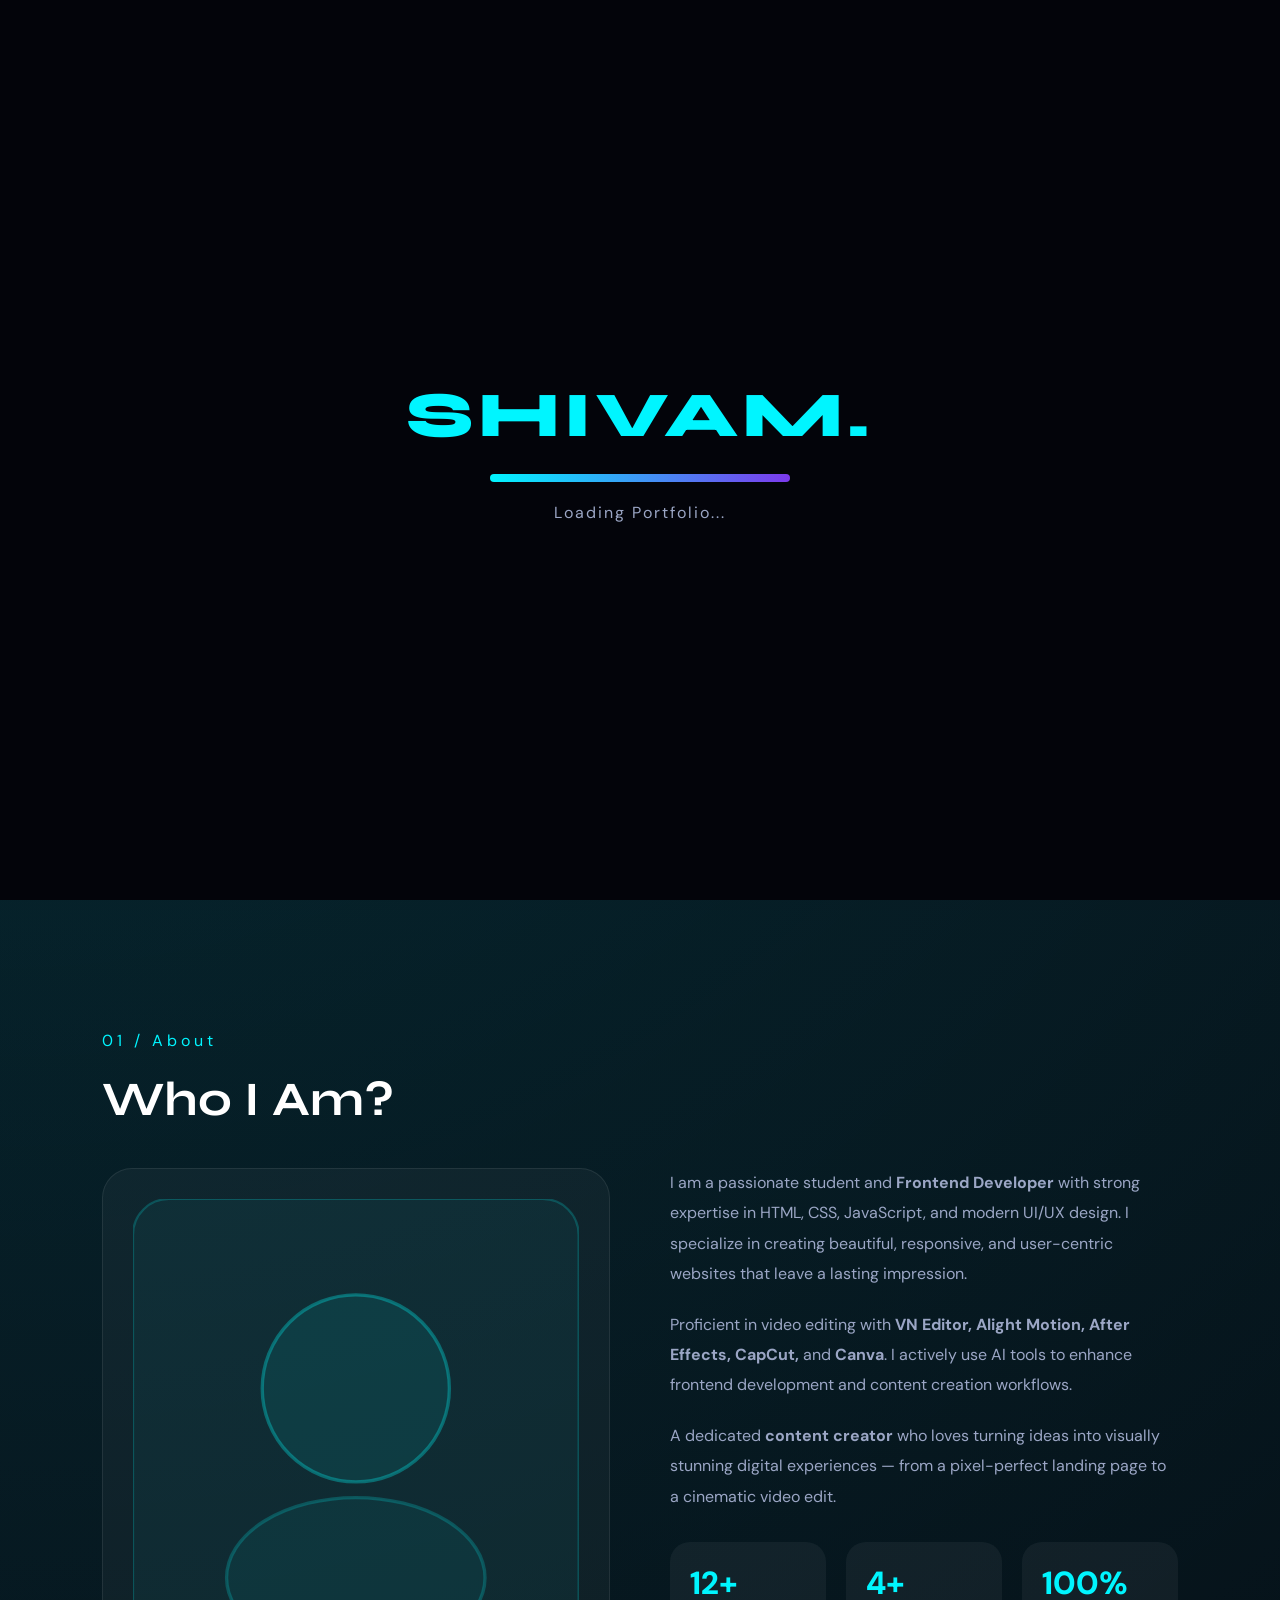
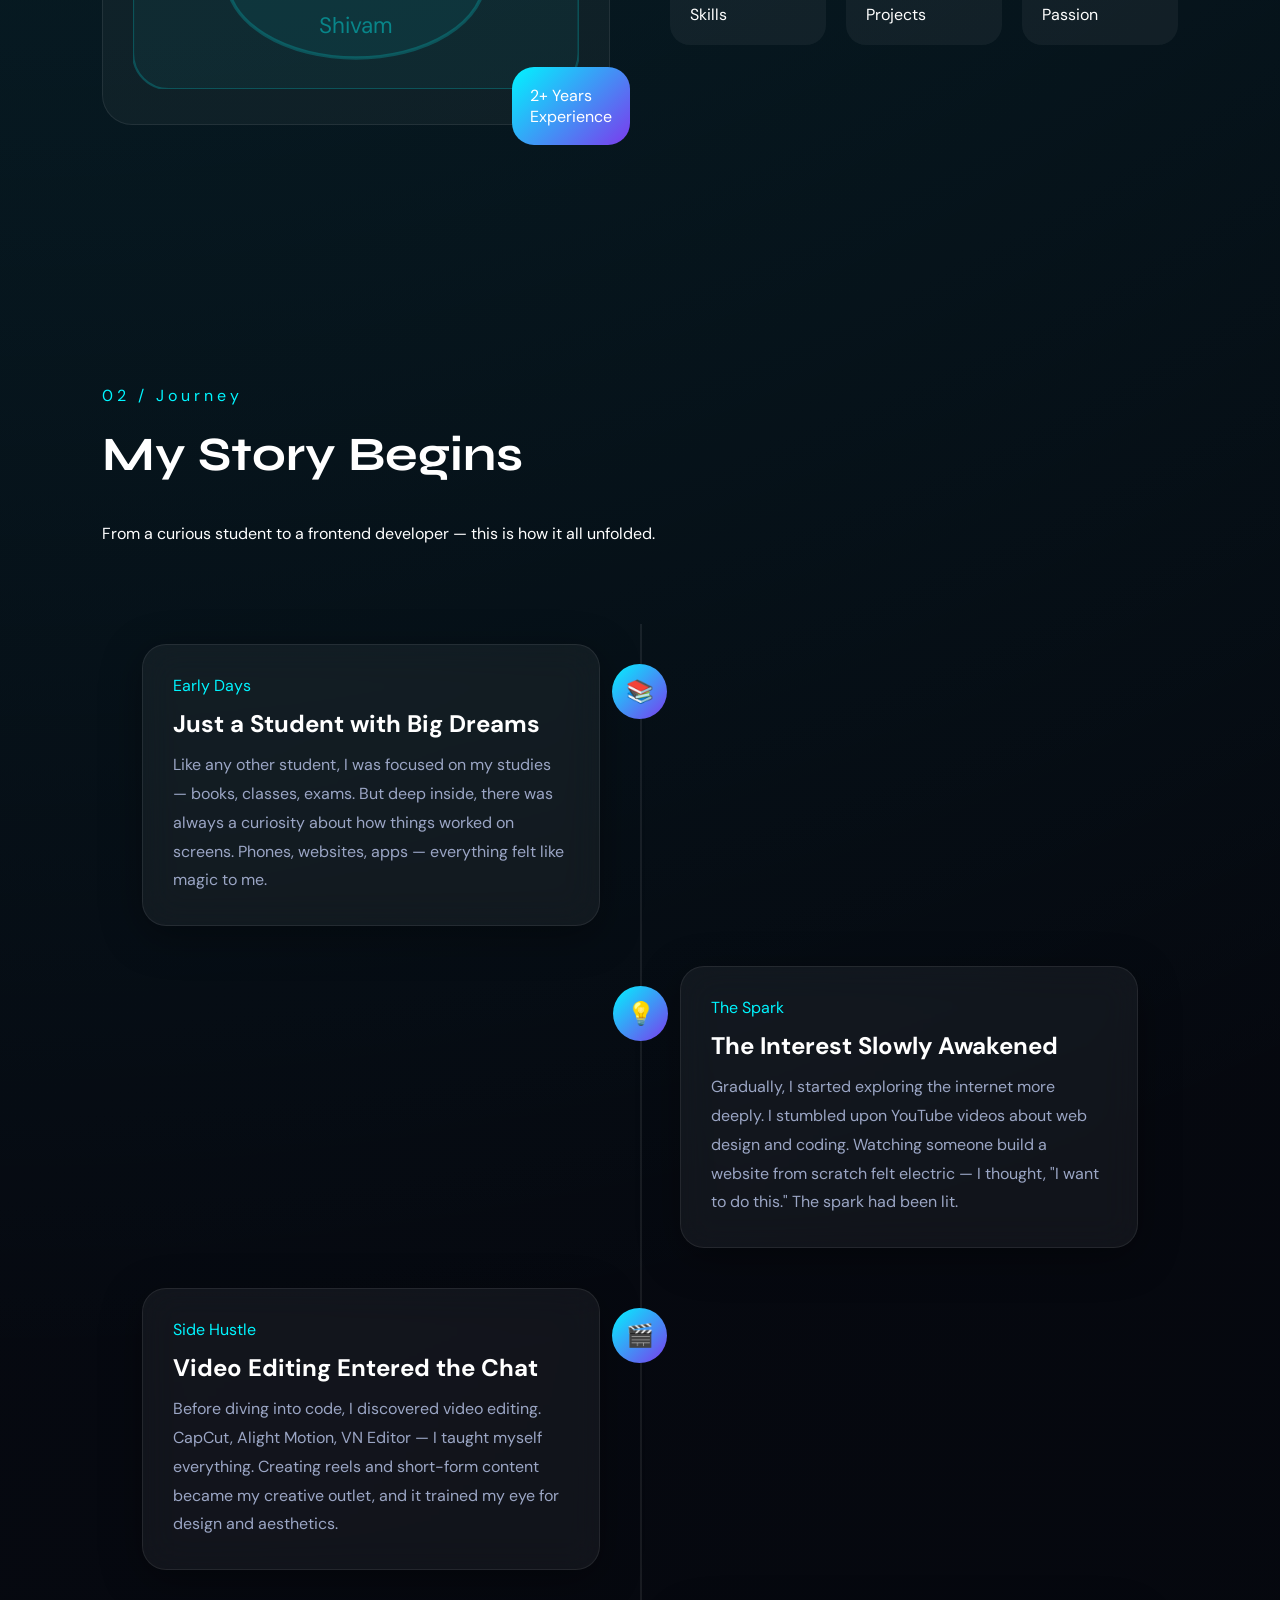
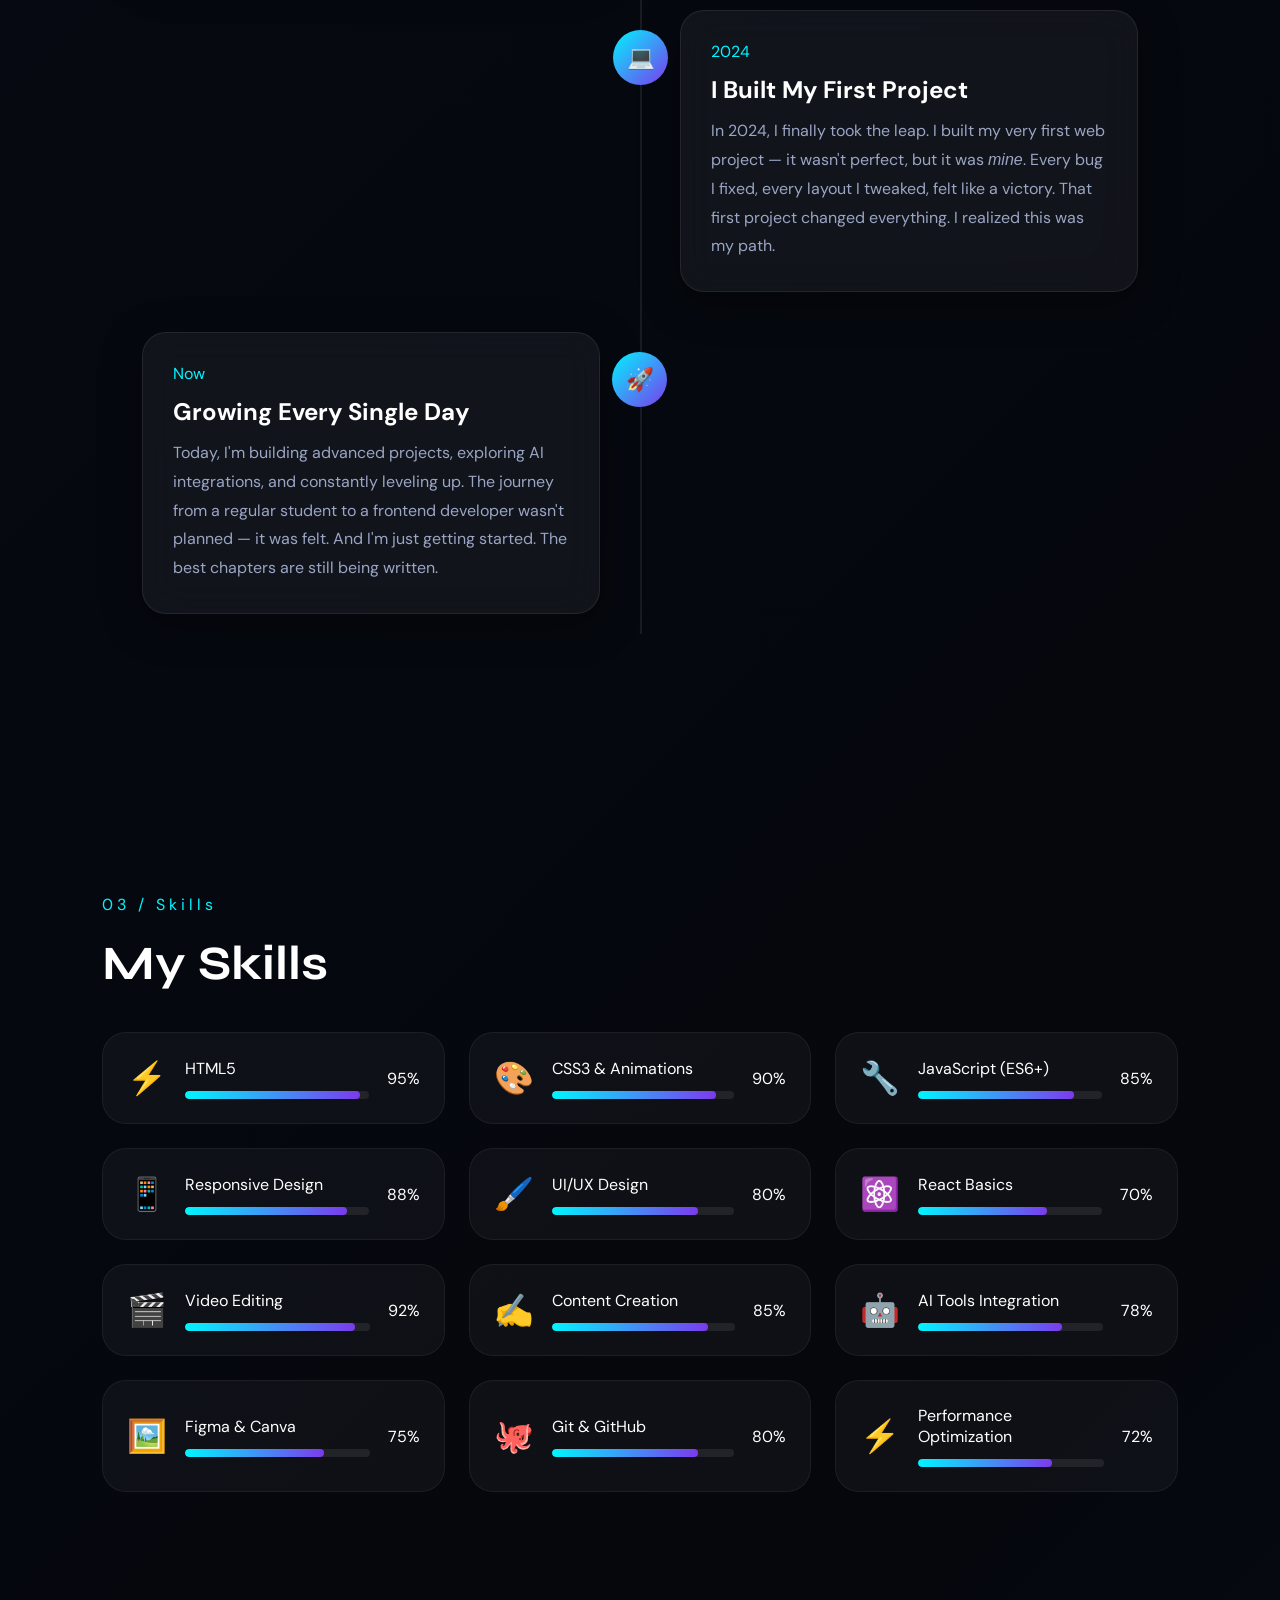
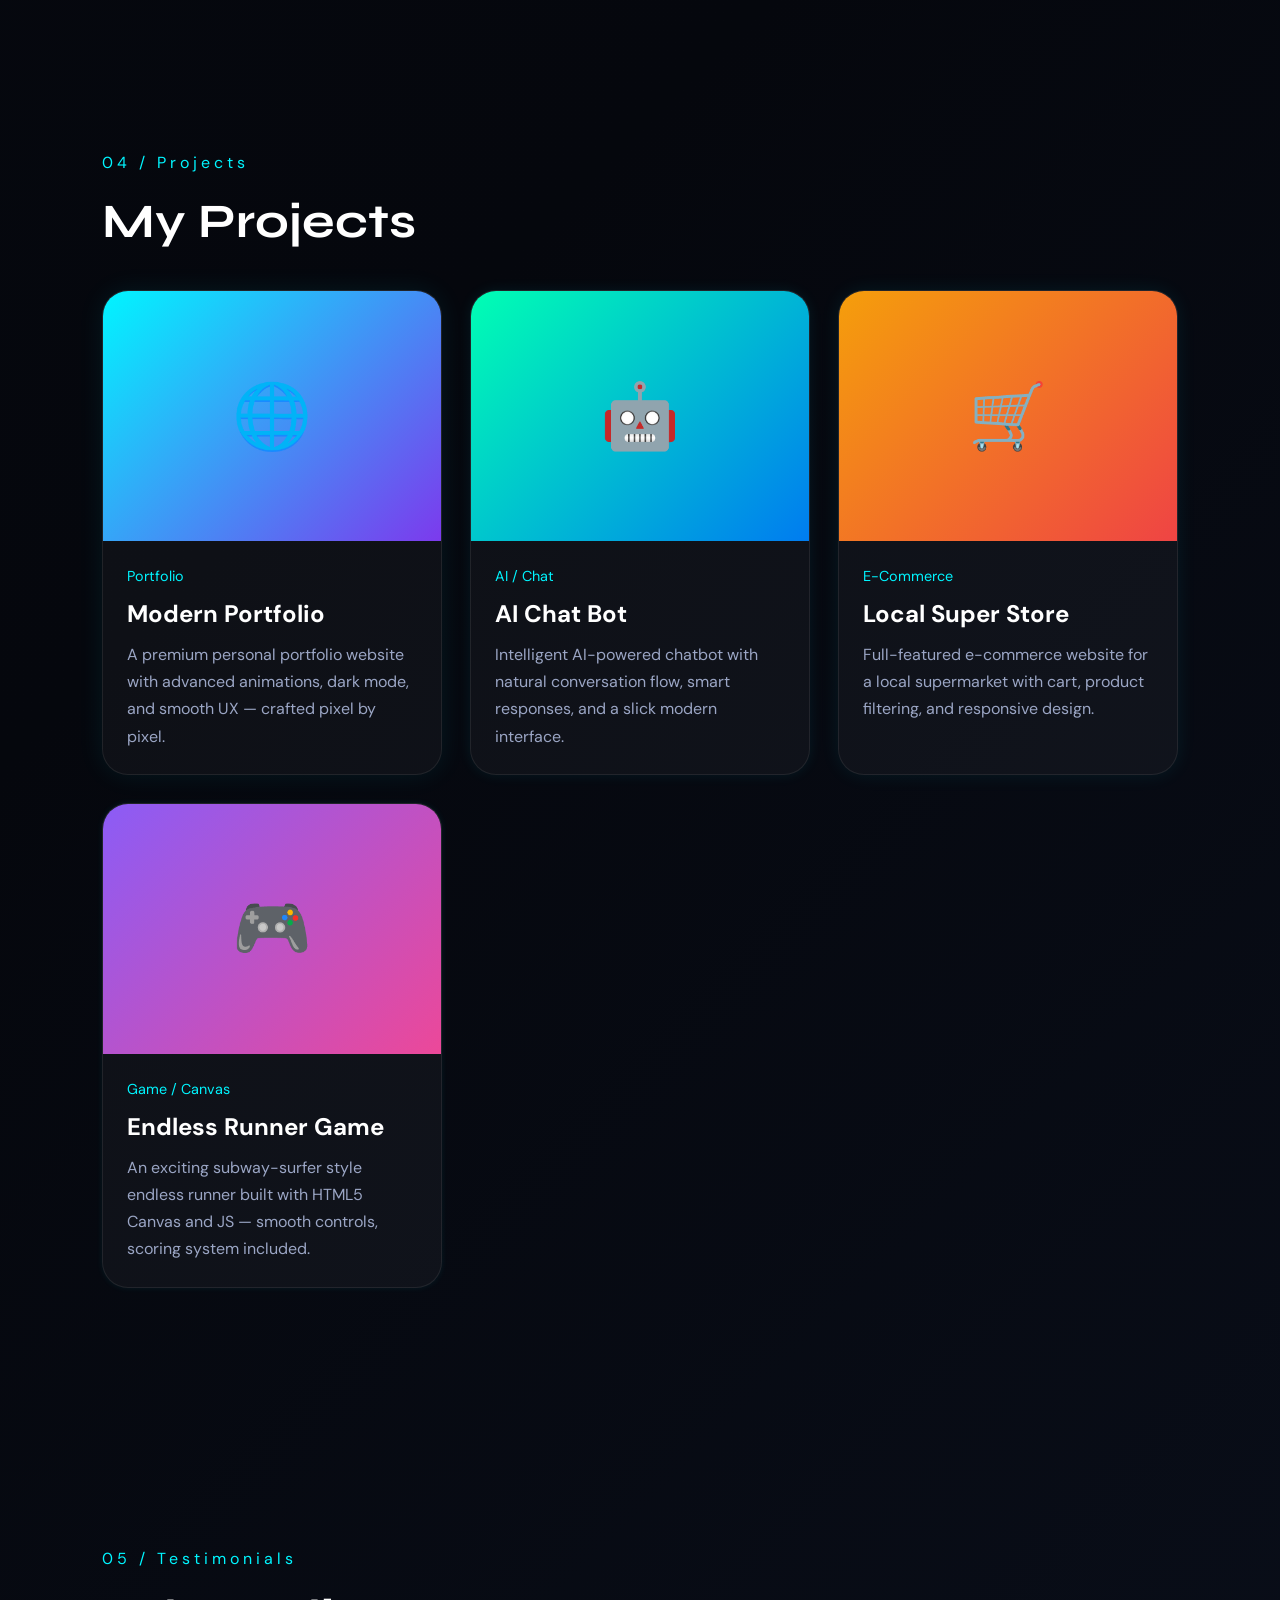
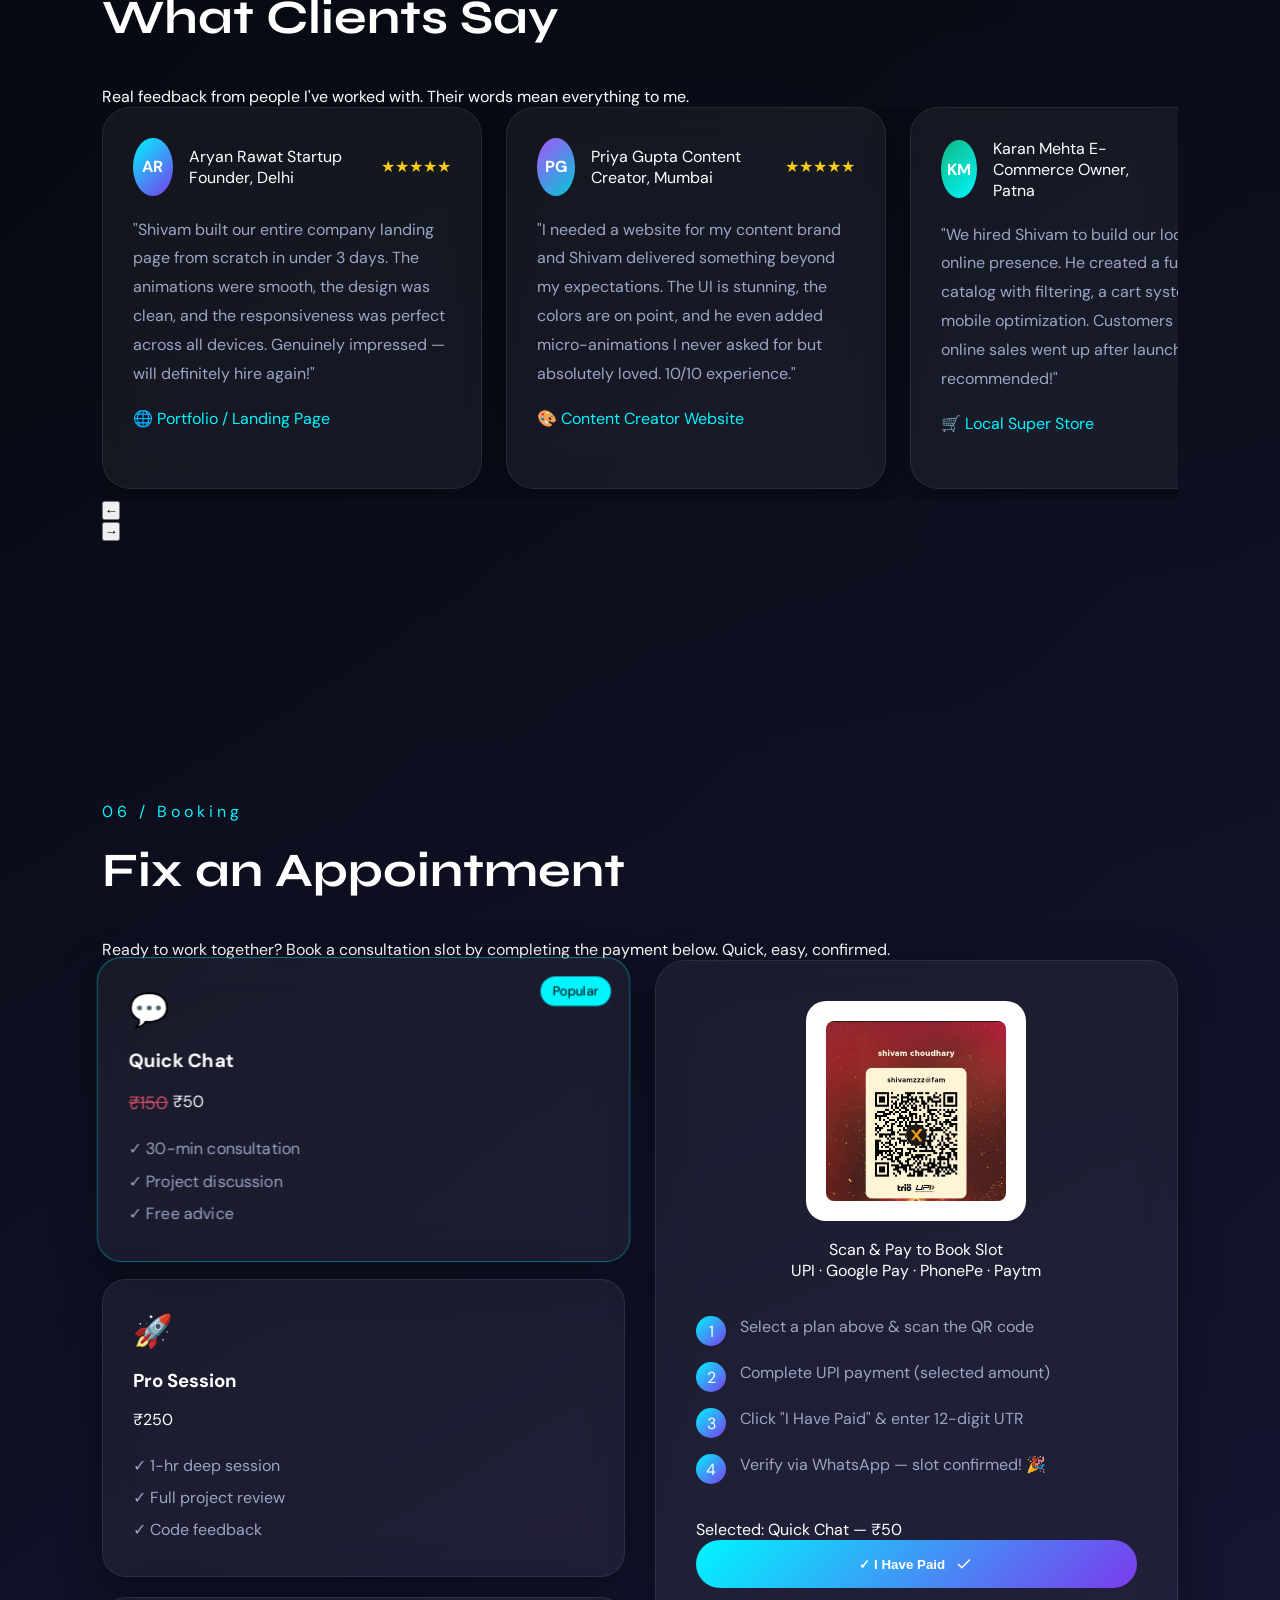
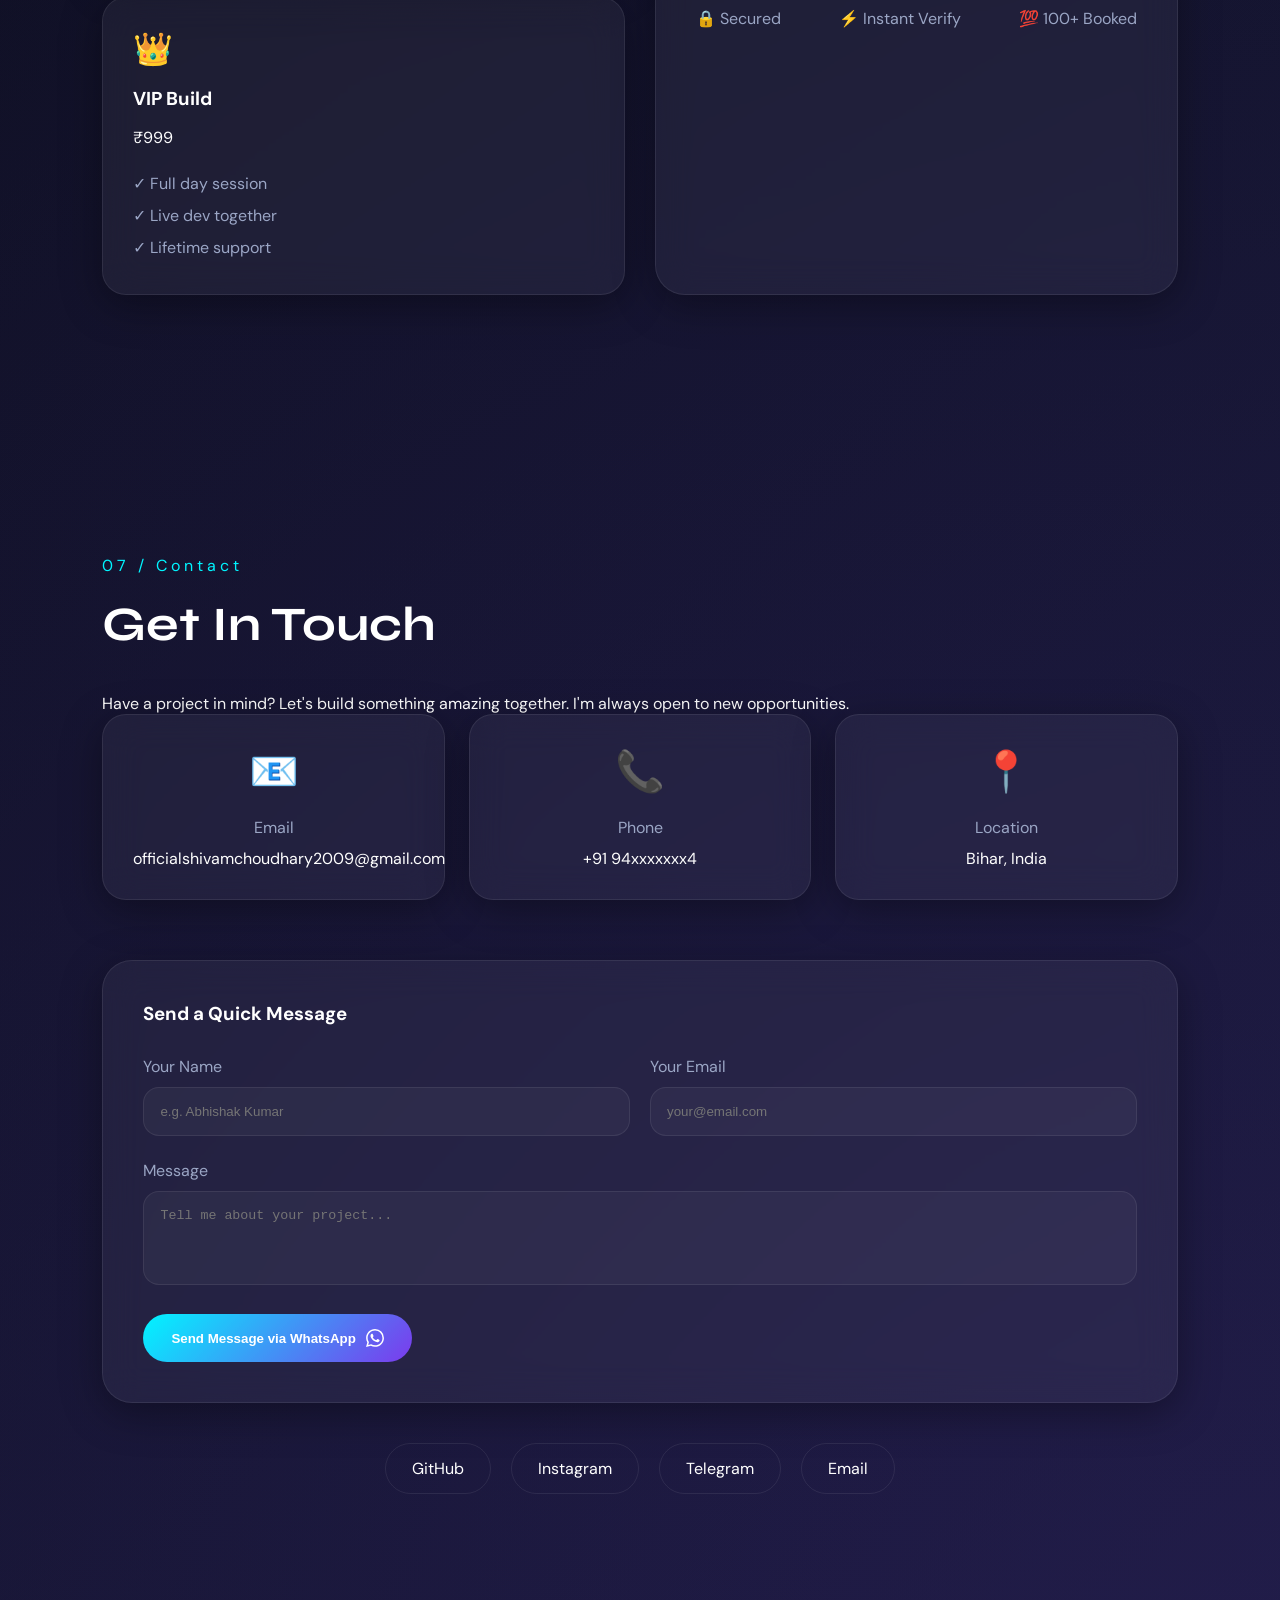
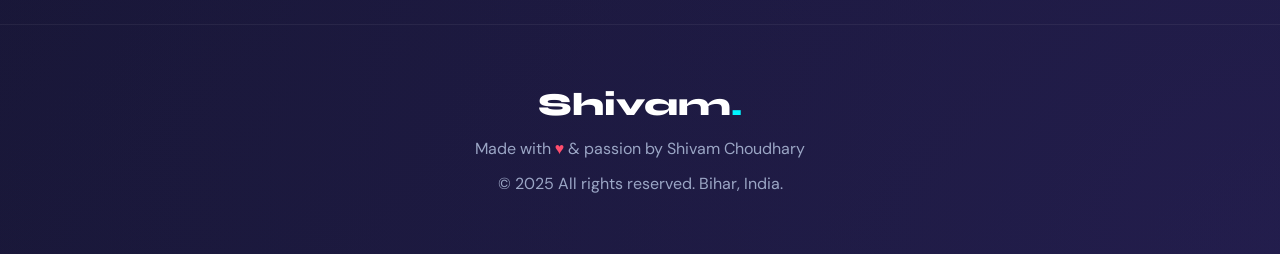
==== commit 2b2e28be: "removed cursur and added new cv pdf" ====
--- a/index.html
+++ b/index.html
@@ -21,10 +21,7 @@
   <!-- ══════════════════ CANVAS PARTICLES ══════════════════ -->
   <canvas id="particleCanvas"></canvas>
 
-  <!-- ═══════════════════ CUSTOM CURSOR ════════════════════ -->
-  <div id="cursor"></div>
-  <div id="cursor-follower"></div>
-
+  
   <!-- ══════════════════════ NAVBAR ════════════════════════ -->
   <nav id="navbar">
     <div class="nav-logo">Shivam<span>.</span></div>
--- a/style.css
+++ b/style.css
@@ -128,29 +128,7 @@
   letter-spacing:2px;
 }
 
-/* CURSOR */
-
-#cursor{
-  width:12px;
-  height:12px;
-  background:var(--cyan);
-  border-radius:50%;
-  position:fixed;
-  pointer-events:none;
-  z-index:9999;
-  mix-blend-mode:difference;
-}
-
-#cursor-follower{
-  width:40px;
-  height:40px;
-  border:1px solid rgba(255,255,255,.5);
-  border-radius:50%;
-  position:fixed;
-  pointer-events:none;
-  z-index:9998;
-  transition:.15s ease;
-}
+
 
 /* NAVBAR */
 
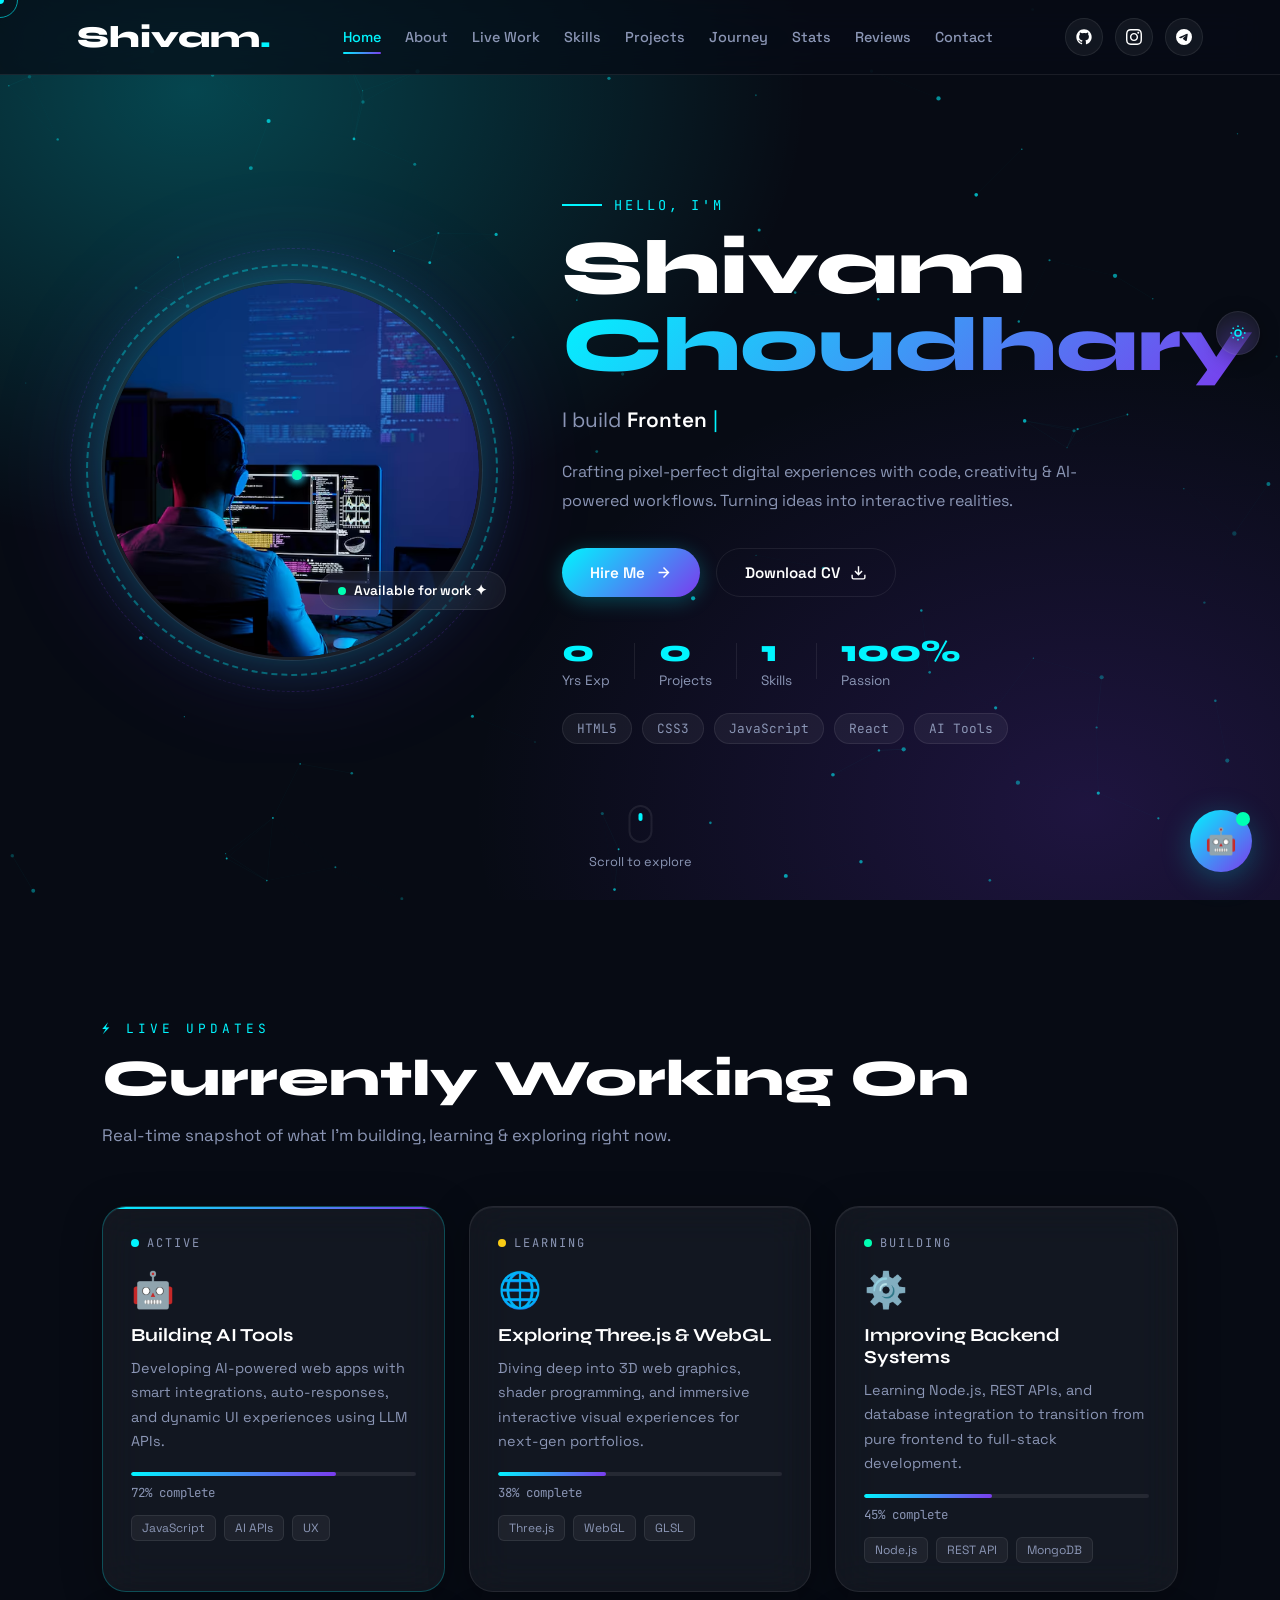
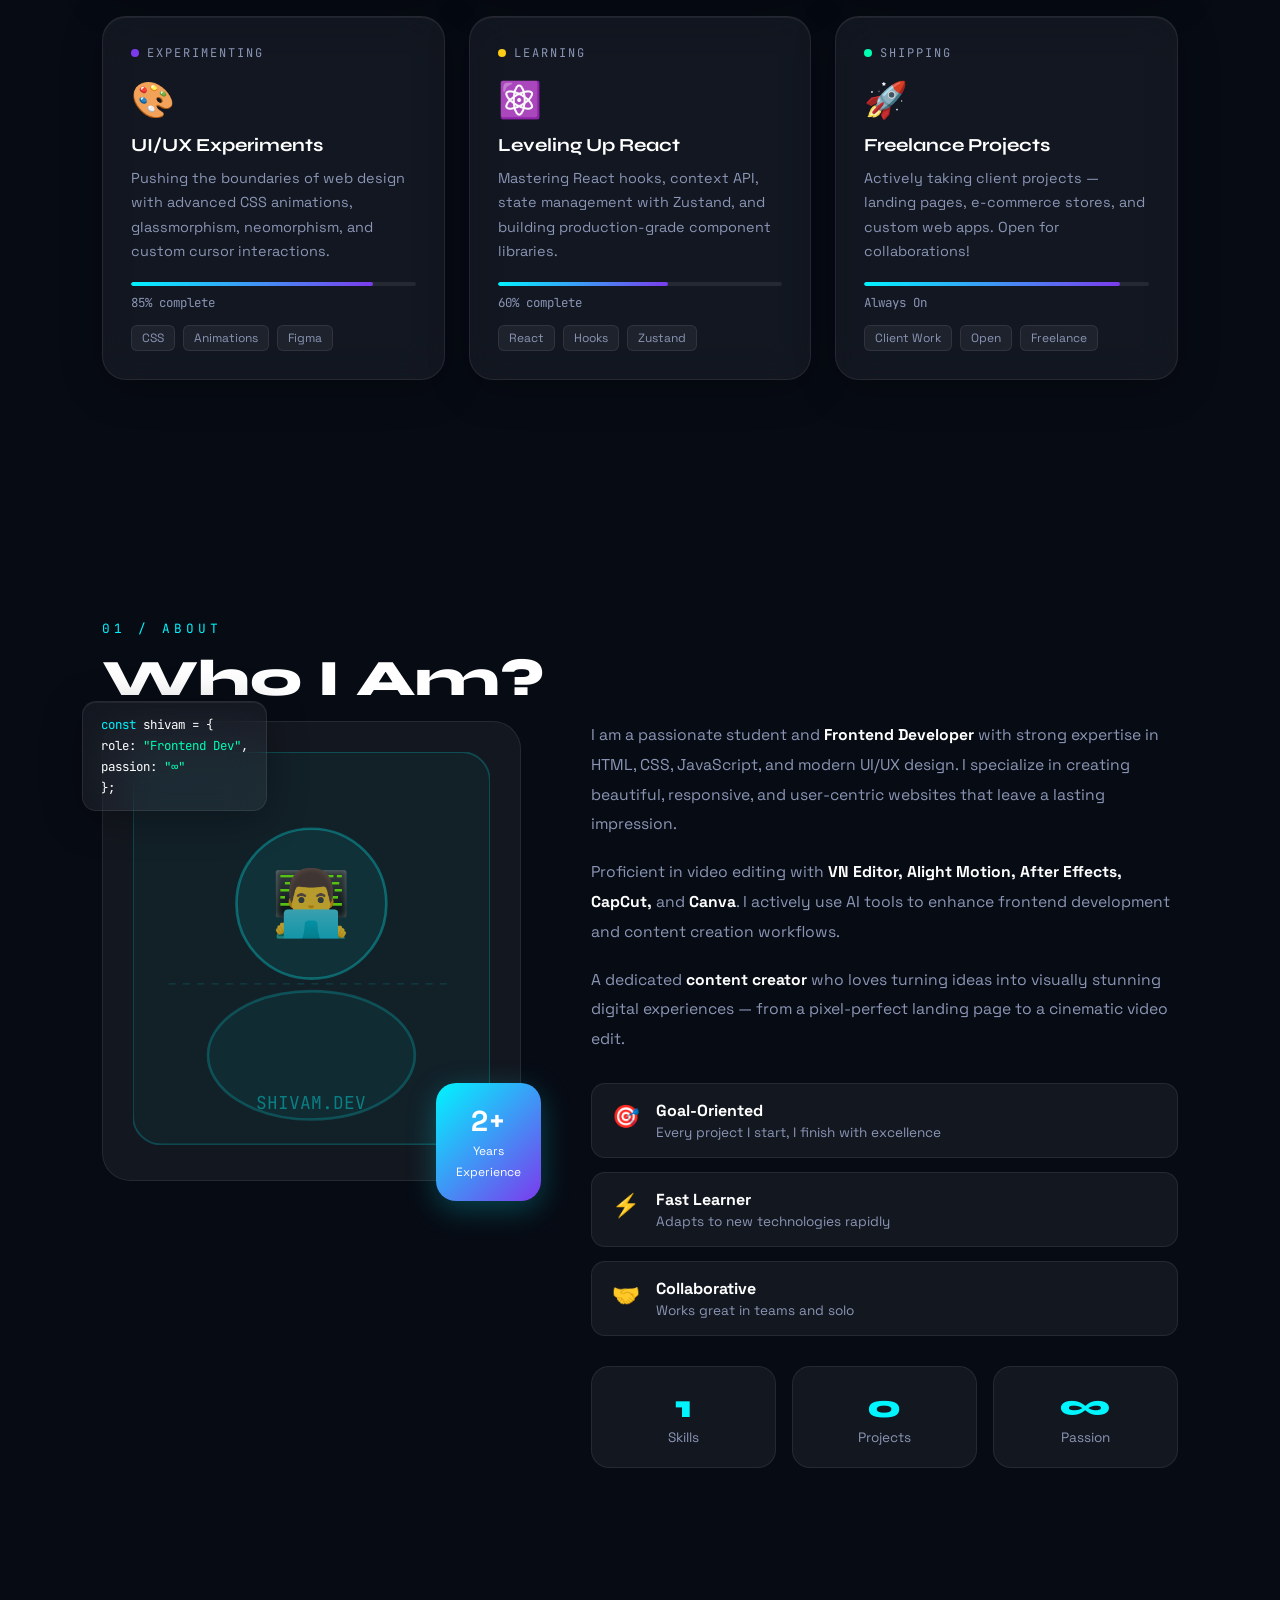
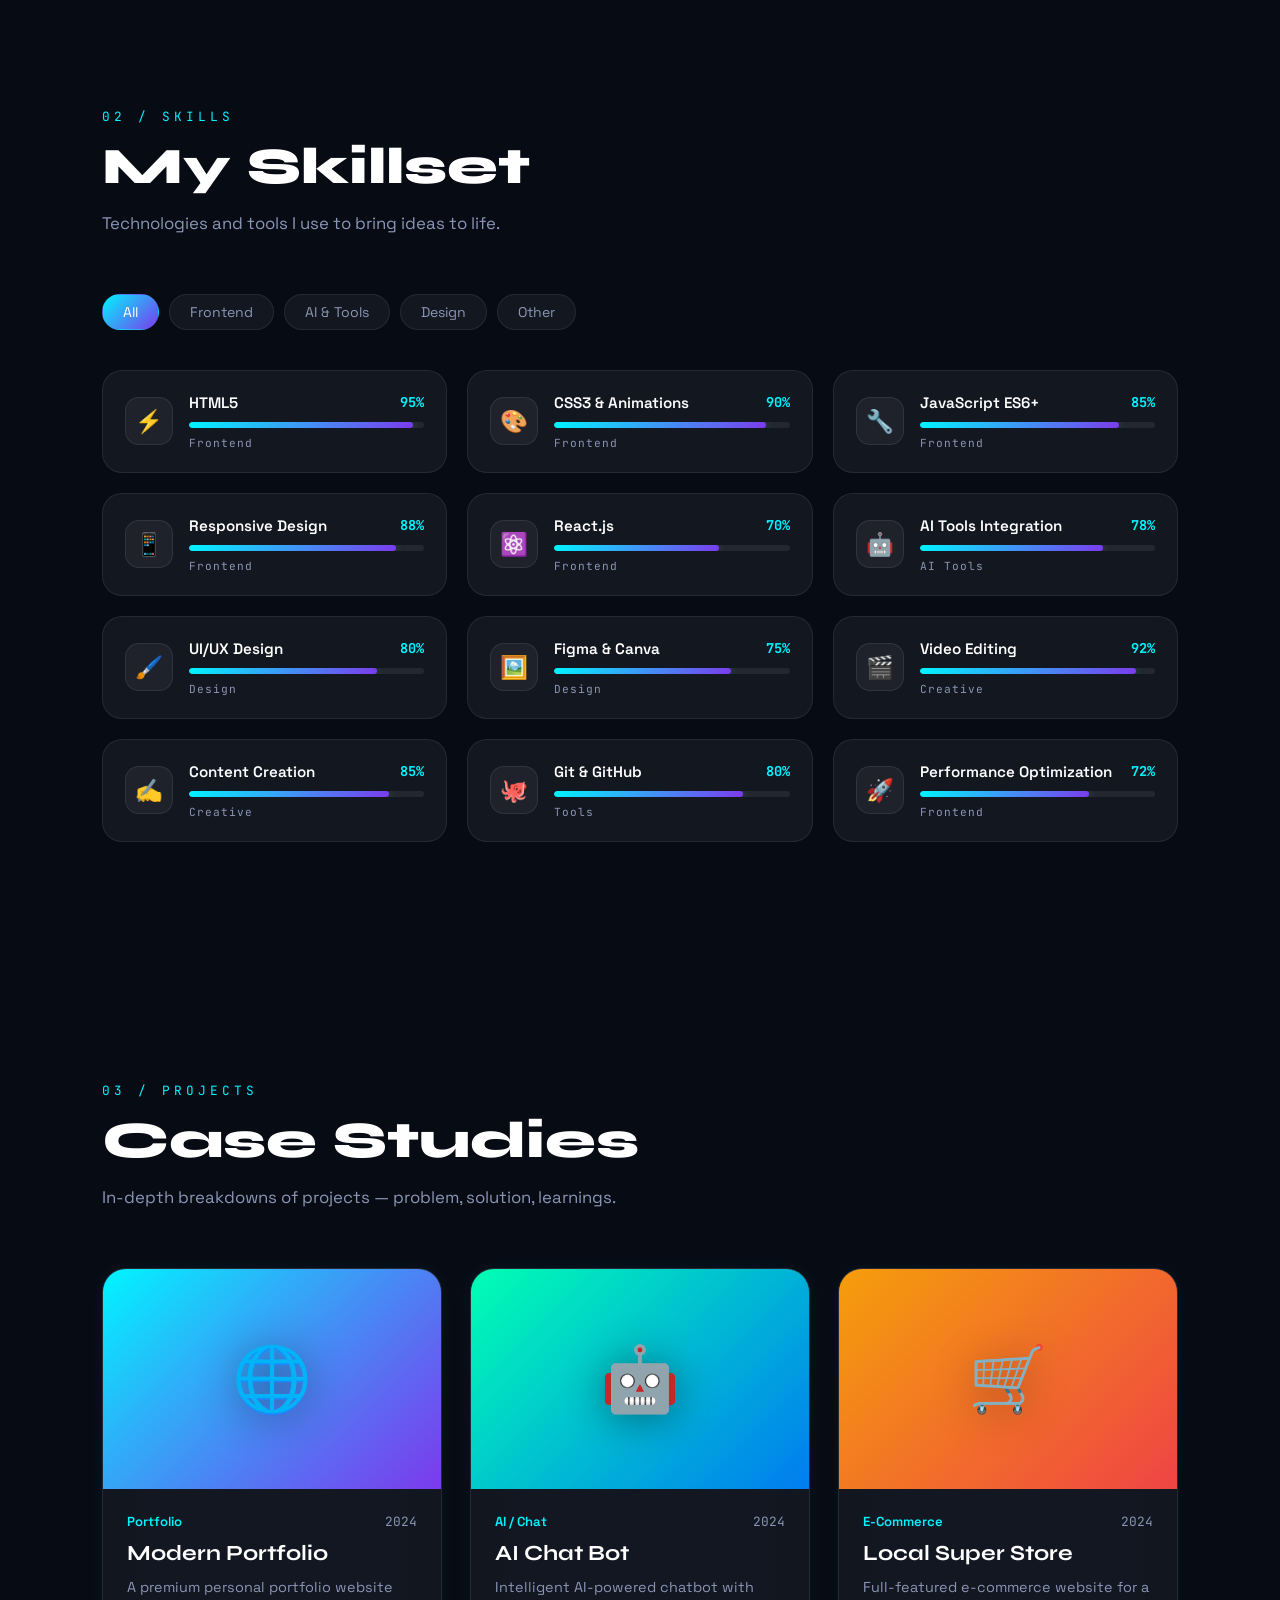
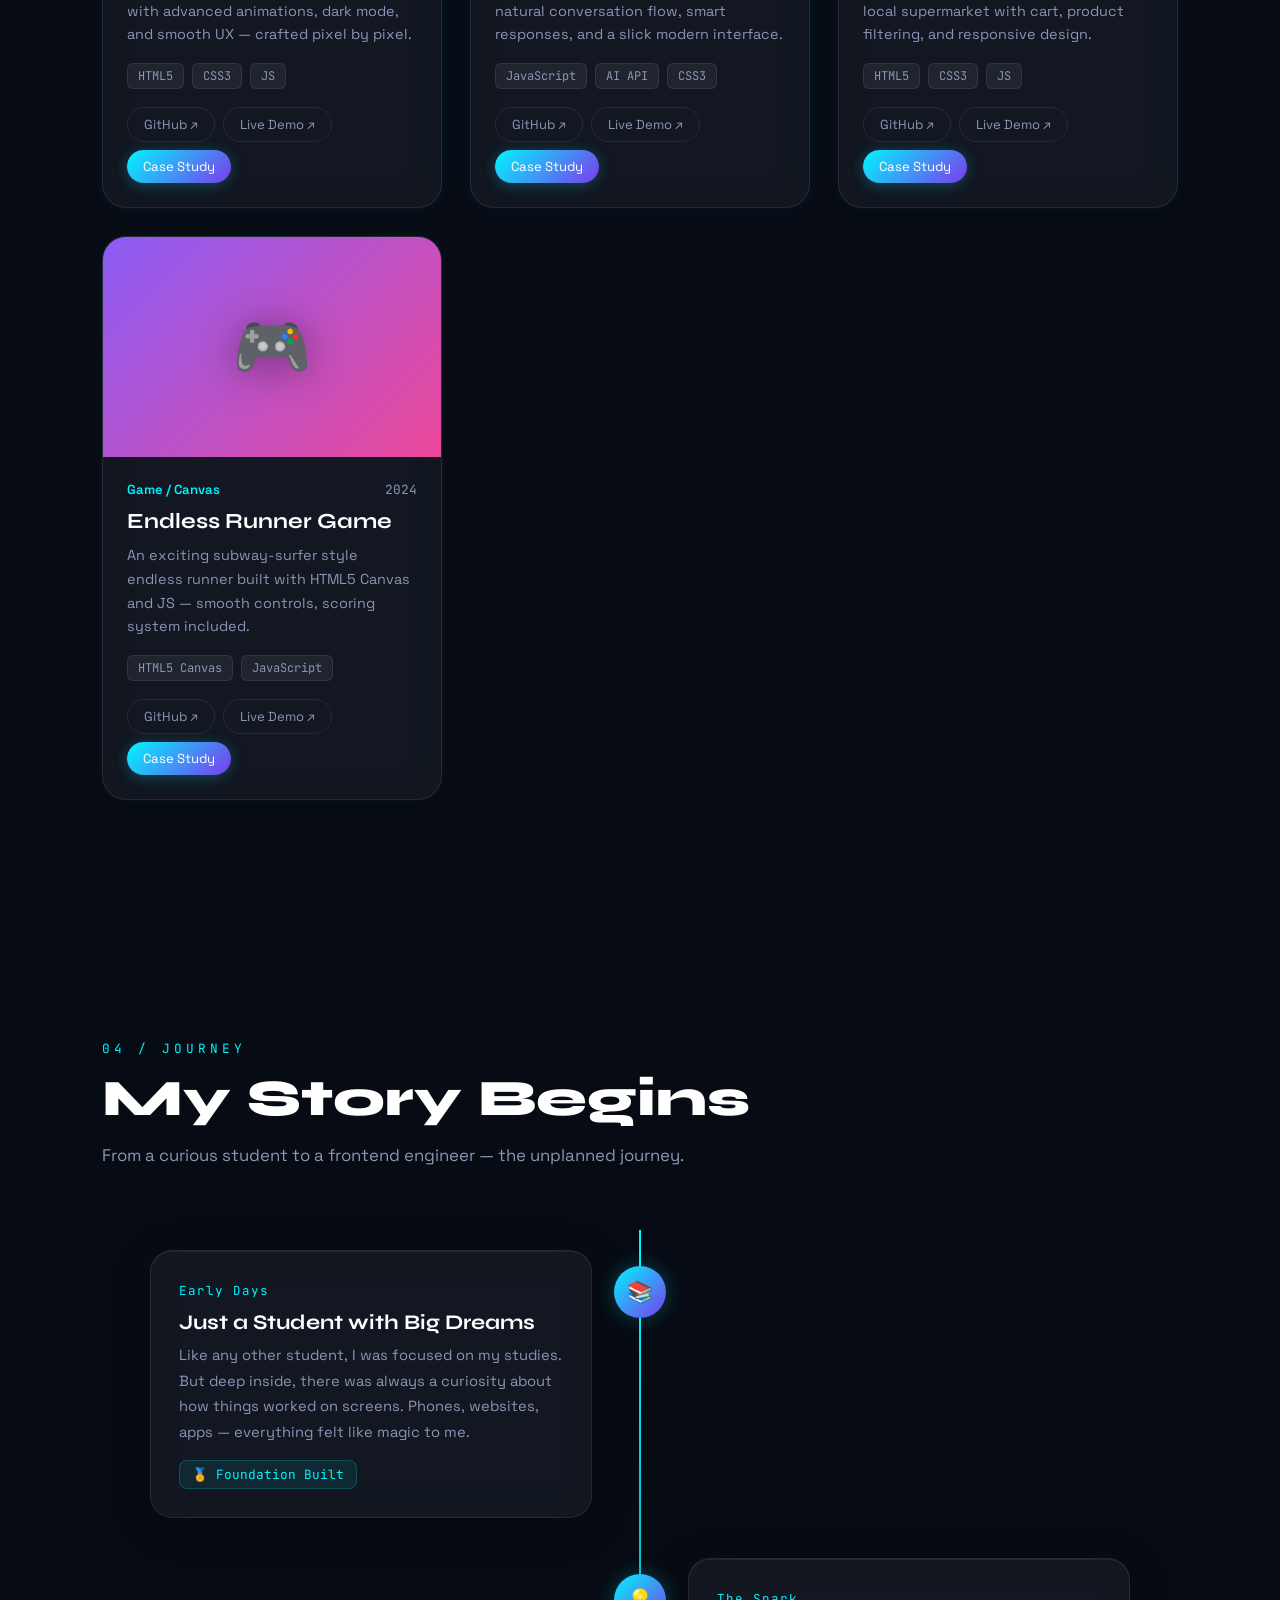
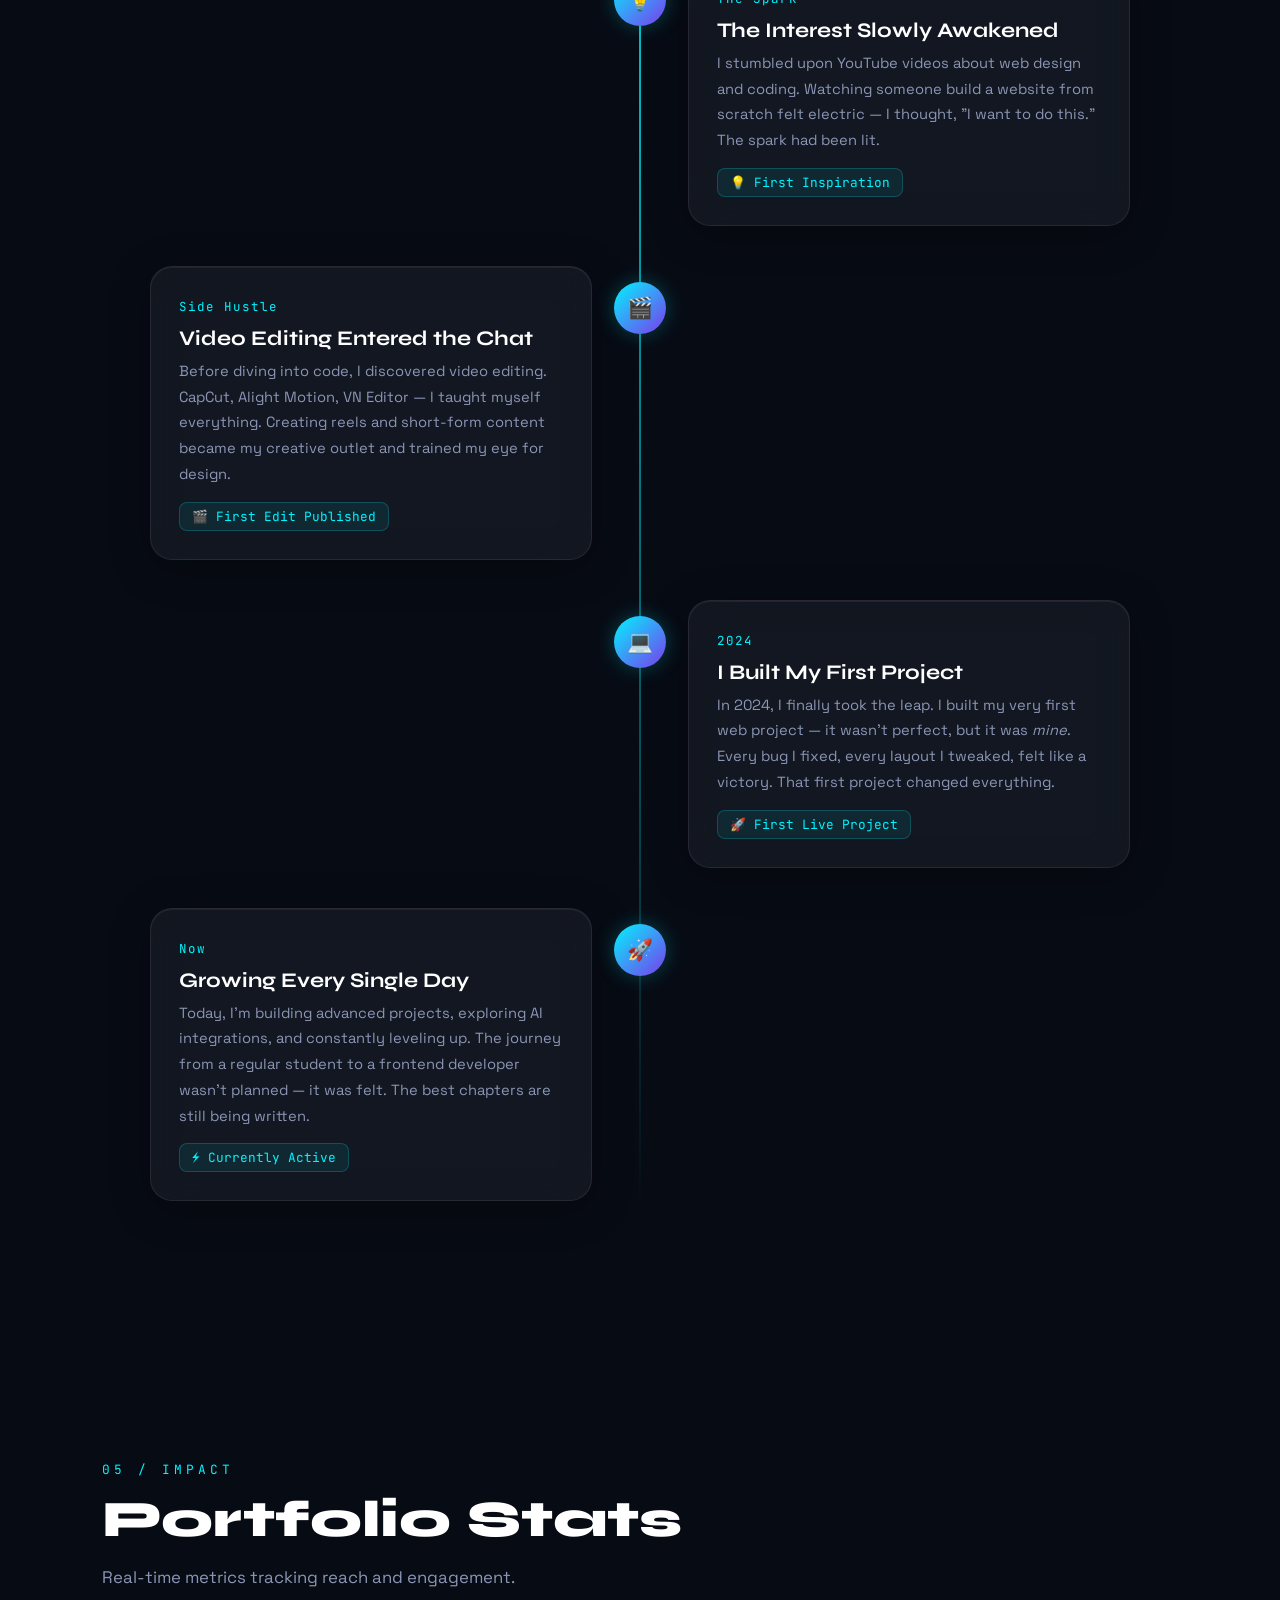
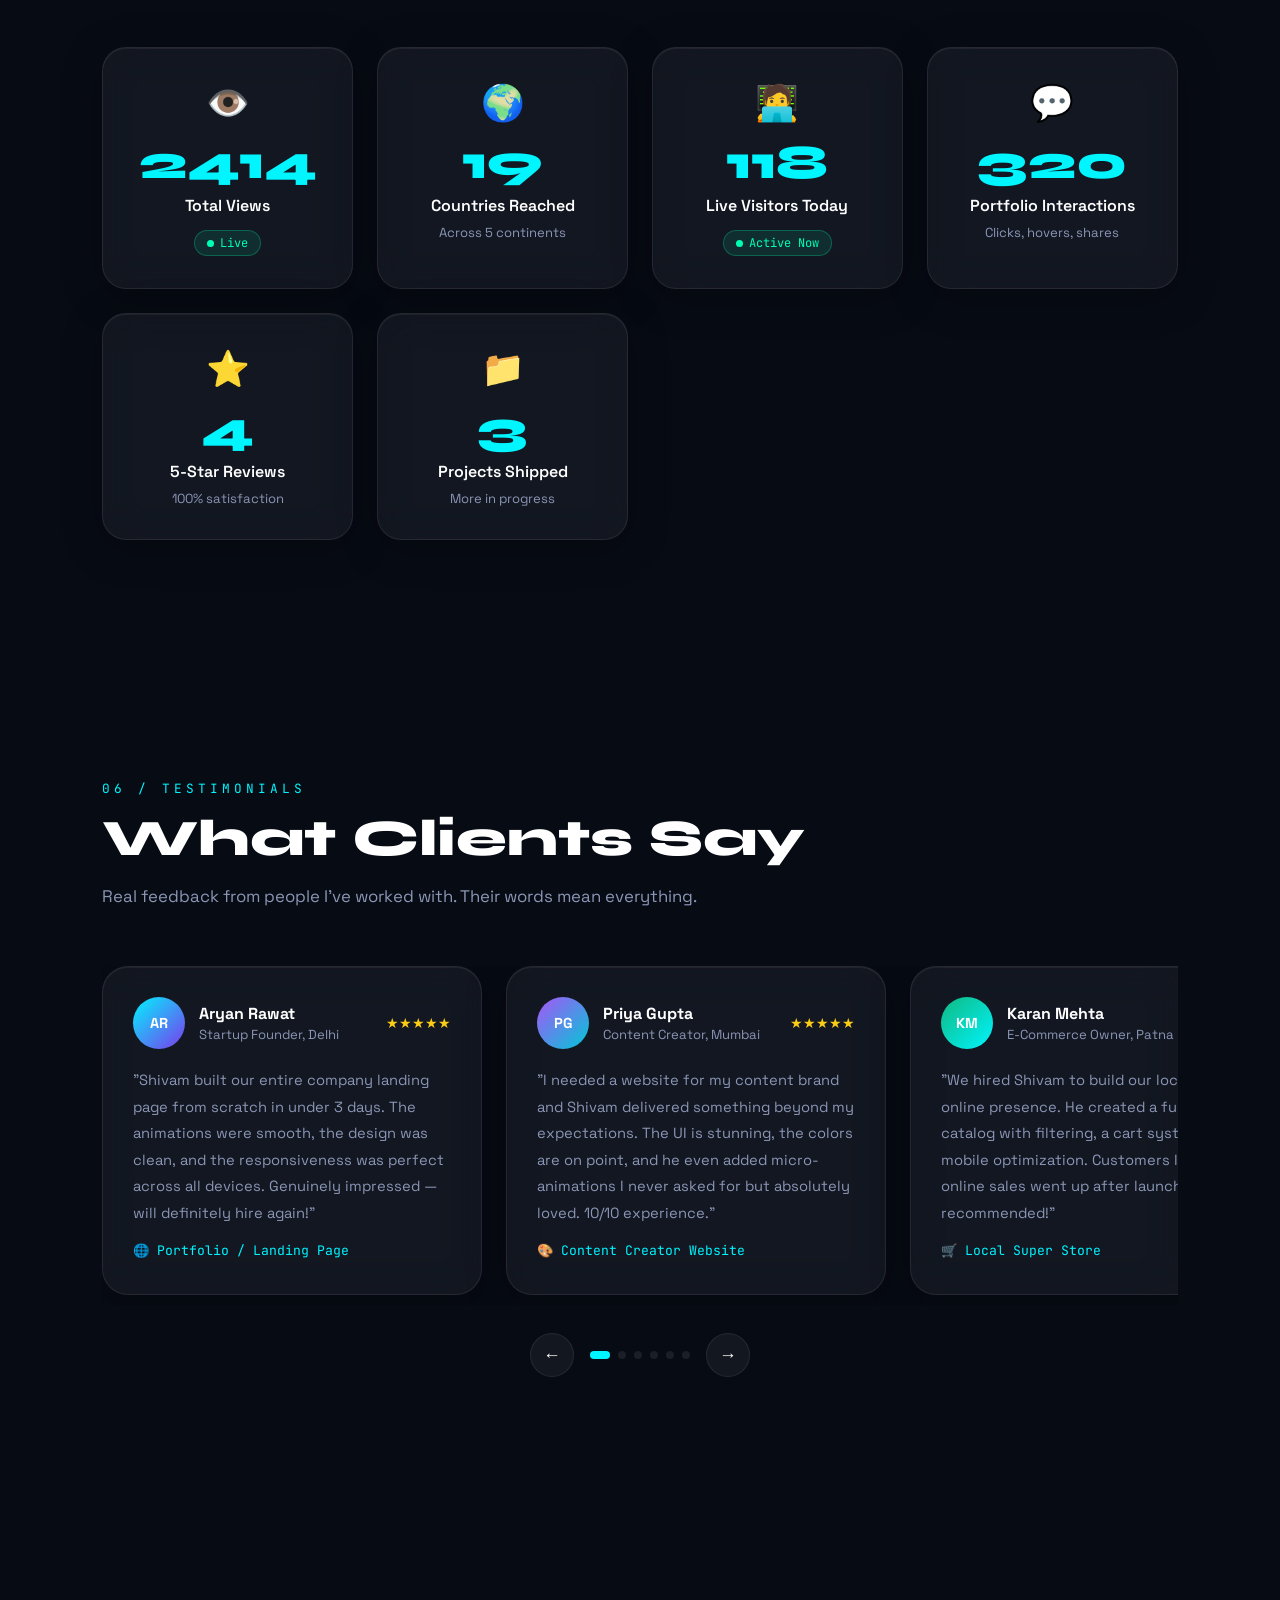
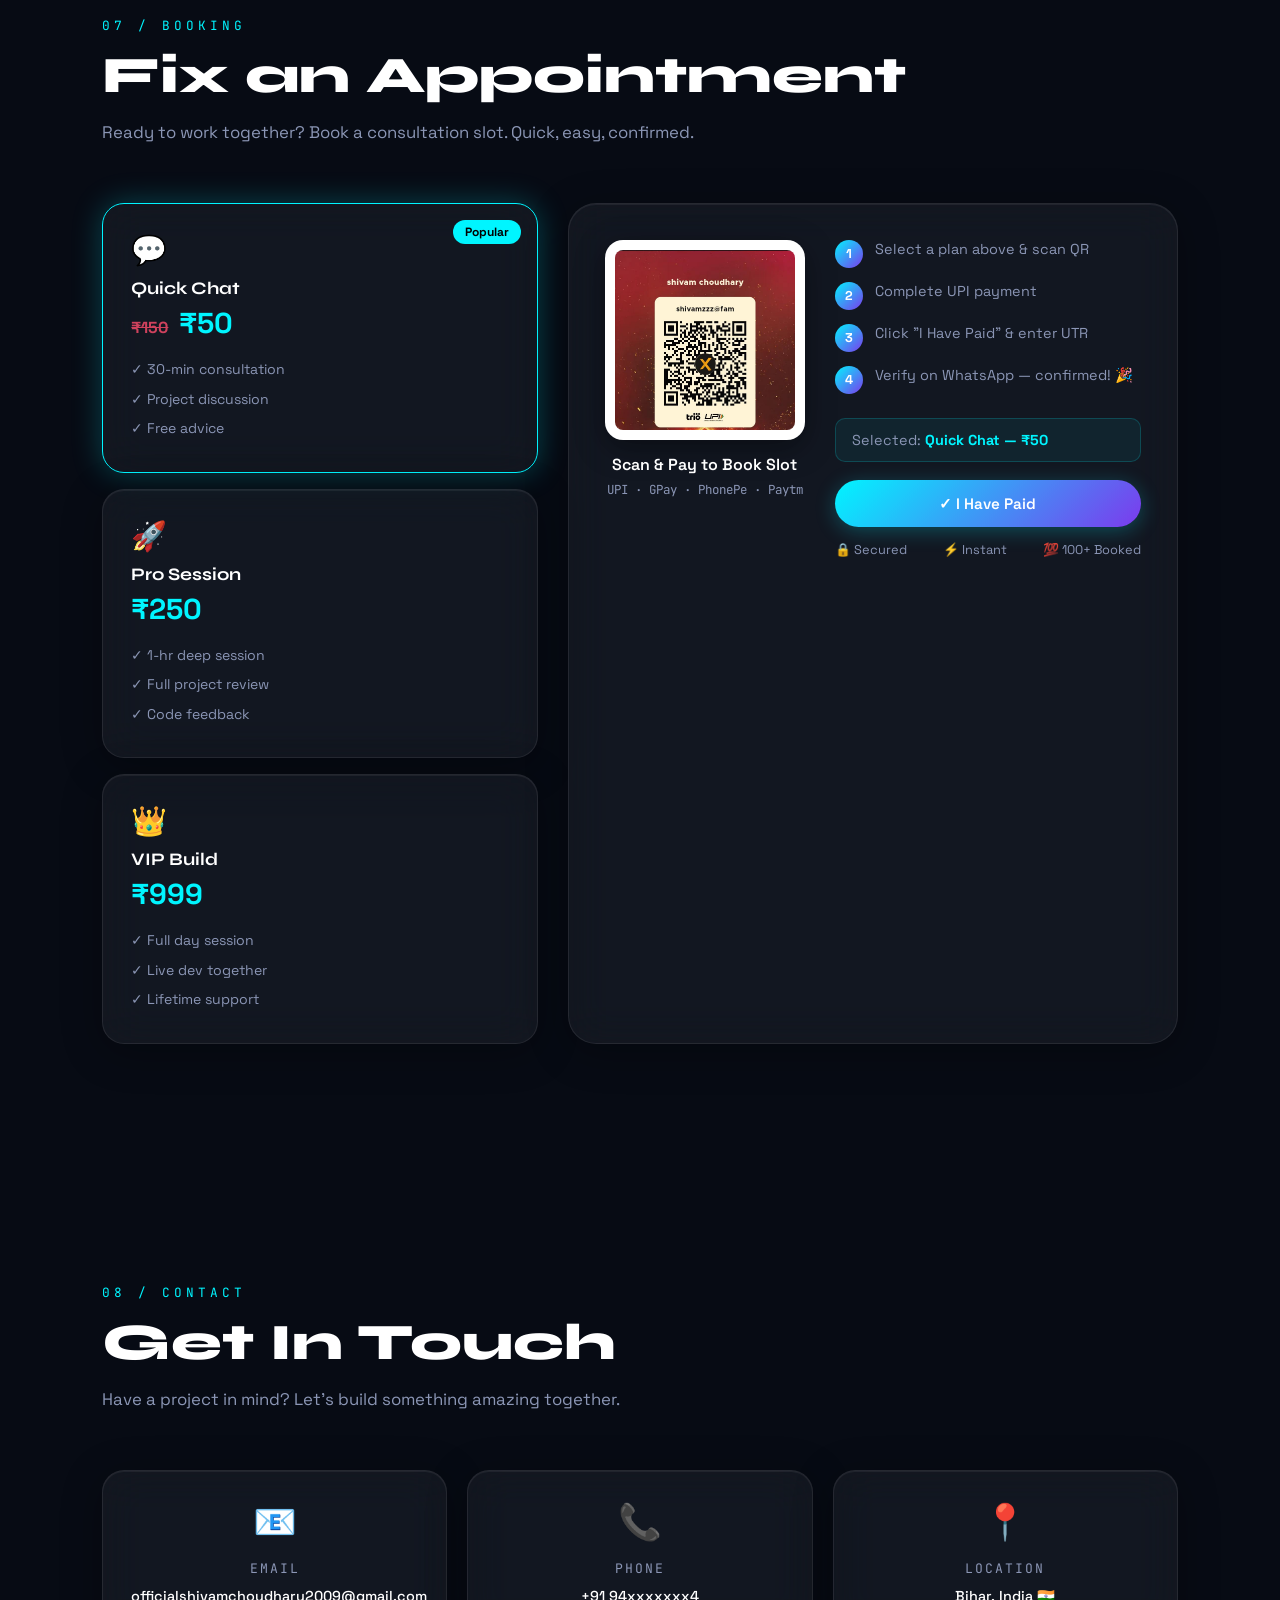
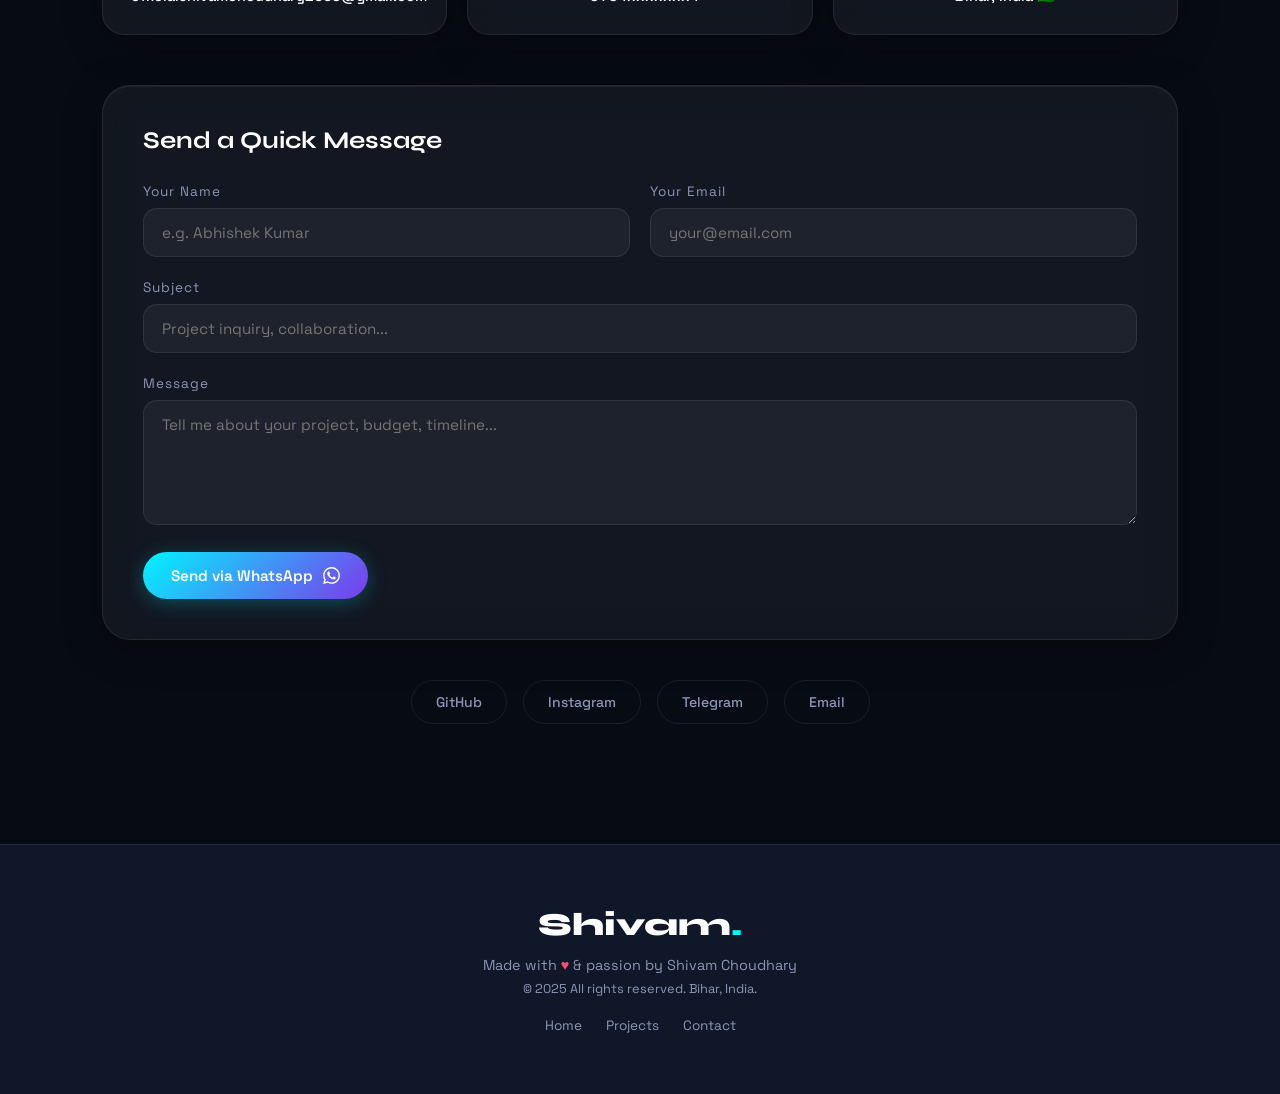
==== commit c23a5e43: "changed overall website by changing the looks" ====
--- a/index.html
+++ b/index.html
@@ -3,36 +3,63 @@
 <head>
   <meta charset="UTF-8" />
   <meta name="viewport" content="width=device-width, initial-scale=1.0" />
-  <title>Shivam Choudhary — Frontend Developer</title>
+  <title>Shivam Choudhary — AI Frontend Engineer</title>
   <link rel="stylesheet" href="style.css" />
-  <link href="https://fonts.googleapis.com/css2?family=Syne:wght@400;600;700;800&family=DM+Sans:ital,wght@0,300;0,400;0,500;1,300&display=swap" rel="stylesheet" />
+  <link href="https://fonts.googleapis.com/css2?family=Syne:wght@400;600;700;800&family=Space+Grotesk:wght@300;400;500;600;700&family=JetBrains+Mono:wght@300;400;500&display=swap" rel="stylesheet" />
 </head>
-<body>
-
-  <!-- ═══════════════════════ LOADER ════════════════════════ -->
+<body data-theme="dark">
+
+  <!-- ══════════════════════ LOADER ══════════════════════ -->
   <div id="loader">
     <div class="loader-inner">
-      <span class="loader-text">SHIVAM.</span>
-      <div class="loader-bar"><div class="loader-fill"></div></div>
-      <span class="loader-sub">Loading Portfolio...</span>
+      <div class="loader-logo">SHIVAM<span class="loader-dot">.</span></div>
+      <div class="loader-bar-wrap"><div class="loader-bar"><div class="loader-fill"></div></div></div>
+      <div class="loader-status"><span class="loader-status-text">Initializing Systems...</span></div>
+      <div class="loader-grid"></div>
     </div>
   </div>
 
-  <!-- ══════════════════ CANVAS PARTICLES ══════════════════ -->
+  <!-- ══════════════════ CUSTOM CURSOR ══════════════════ -->
+  <div class="cursor-dot" id="cursorDot"></div>
+  <div class="cursor-ring" id="cursorRing"></div>
+
+  <!-- ═══════════════════ CANVAS BG ══════════════════════ -->
   <canvas id="particleCanvas"></canvas>
 
-  
+  <!-- ════════════════ THEME SWITCHER ════════════════════ -->
+  <div class="theme-switcher" id="themeSwitcher">
+    <button class="theme-toggle-btn" id="themeToggleBtn" title="Change Theme">
+      <svg viewBox="0 0 24 24" fill="none" stroke="currentColor" stroke-width="2"><circle cx="12" cy="12" r="4"/><path d="M12 2v2M12 20v2M4.93 4.93l1.41 1.41M17.66 17.66l1.41 1.41M2 12h2M20 12h2M6.34 17.66l-1.41 1.41M19.07 4.93l-1.41 1.41"/></svg>
+    </button>
+    <div class="theme-panel glass" id="themePanel">
+      <p class="theme-panel-title">Choose Theme</p>
+      <button class="theme-btn active" data-theme="dark" title="Dark Mode">
+        <span class="theme-preview dark-preview"></span> Dark
+      </button>
+      <button class="theme-btn" data-theme="cyberpunk" title="Cyberpunk">
+        <span class="theme-preview cyberpunk-preview"></span> Cyberpunk
+      </button>
+      <button class="theme-btn" data-theme="neon" title="Neon Blue">
+        <span class="theme-preview neon-preview"></span> Neon Blue
+      </button>
+      <button class="theme-btn" data-theme="hacker" title="Purple Hacker">
+        <span class="theme-preview hacker-preview"></span> Hacker
+      </button>
+    </div>
+  </div>
+
   <!-- ══════════════════════ NAVBAR ════════════════════════ -->
   <nav id="navbar">
     <div class="nav-logo">Shivam<span>.</span></div>
     <div class="nav-links-desktop">
       <a href="#home">Home</a>
       <a href="#about">About</a>
-      <a href="#story">My Story</a>
+      <a href="#current">Live Work</a>
       <a href="#skills">Skills</a>
       <a href="#projects">Projects</a>
+      <a href="#story">Journey</a>
+      <a href="#stats">Stats</a>
       <a href="#reviews">Reviews</a>
-      <a href="#appointment">Booking</a>
       <a href="#contact">Contact</a>
     </div>
     <div class="nav-right">
@@ -45,25 +72,24 @@
       <a href="https://t.me/shivamsera" target="_blank" class="nav-social" aria-label="Telegram">
         <svg viewBox="0 0 24 24" fill="currentColor"><path d="M11.944 0A12 12 0 0 0 0 12a12 12 0 0 0 12 12 12 12 0 0 0 12-12A12 12 0 0 0 12 0a12 12 0 0 0-.056 0zm4.962 7.224c.1-.002.321.023.465.14a.506.506 0 0 1 .171.325c.016.093.036.306.02.472-.18 1.898-.962 6.502-1.36 8.627-.168.9-.499 1.201-.82 1.23-.696.065-1.225-.46-1.9-.902-1.056-.693-1.653-1.124-2.678-1.8-1.185-.78-.417-1.21.258-1.91.177-.184 3.247-2.977 3.307-3.23.007-.032.014-.15-.056-.212s-.174-.041-.249-.024c-.106.024-1.793 1.14-5.061 3.345-.48.33-.913.49-1.302.48-.428-.008-1.252-.241-1.865-.44-.752-.245-1.349-.374-1.297-.789.027-.216.325-.437.893-.663 3.498-1.524 5.83-2.529 6.998-3.014 3.332-1.386 4.025-1.627 4.476-1.635z"/></svg>
       </a>
-      <button class="hamburger" id="hamburger" aria-label="Menu">
-        <span></span><span></span><span></span>
-      </button>
+      <button class="hamburger" id="hamburger" aria-label="Menu"><span></span><span></span><span></span></button>
     </div>
   </nav>
 
-  <!-- ═════════════════════ MOBILE MENU ═════════════════════ -->
+  <!-- ════════════════════ MOBILE MENU ═══════════════════ -->
   <div class="mobile-menu" id="mobileMenu">
     <button class="menu-close" id="menuClose">✕</button>
     <nav class="mobile-nav">
-      <a href="#home" class="menu-link" data-close>Home</a>
-      <a href="#about" class="menu-link" data-close>About</a>
-      <a href="#story" class="menu-link" data-close>My Story</a>
-      <a href="#skills" class="menu-link" data-close>Skills</a>
-      <a href="#projects" class="menu-link" data-close>Projects</a>
-      <a href="#reviews" class="menu-link" data-close>Reviews</a>
-      <a href="#appointment" class="menu-link" data-close>Booking</a>
-      <a href="#contact" class="menu-link" data-close>Contact</a>
-      <a href="mailto:officialshivamchoudhary2009@gmail.com" class="menu-link hire-link" data-close>Hire Me</a>
+      <a href="#home" data-close>Home</a>
+      <a href="#about" data-close>About</a>
+      <a href="#current" data-close>Live Work</a>
+      <a href="#skills" data-close>Skills</a>
+      <a href="#projects" data-close>Projects</a>
+      <a href="#story" data-close>Journey</a>
+      <a href="#stats" data-close>Stats</a>
+      <a href="#reviews" data-close>Reviews</a>
+      <a href="#contact" data-close>Contact</a>
+      <a href="mailto:officialshivamchoudhary2009@gmail.com" class="hire-link" data-close>Hire Me</a>
     </nav>
     <div class="menu-footer">
       <a href="https://github.com/" target="_blank">GitHub</a>
@@ -73,28 +99,41 @@
   </div>
   <div class="menu-overlay" id="menuOverlay"></div>
 
-  <!-- ══════════════════════ MAIN ══════════════════════════ -->
   <main>
 
-    <!-- ── HERO ── -->
+    <!-- ══════════════════════ HERO ═══════════════════════ -->
     <section id="home" class="hero-section">
       <div class="hero-content">
-        <div class="hero-photo-wrap">
-          <div class="hero-photo-ring"></div>
-          <div class="hero-photo">
-            <img src="profile two.avif" alt="Shivam" style="width:100%;height:100%;object-fit:cover;border-radius:50%;">
-          </div>
-          <div class="hero-badge-float">Available for work ✦</div>
+        <div class="hero-photo-col">
+          <div class="hero-photo-wrap">
+            <div class="hero-photo-ring ring1"></div>
+            <div class="hero-photo-ring ring2"></div>
+            <div class="hero-photo">
+              <img src="profile two.avif" alt="Shivam Choudhary" style="width:100%;height:100%;object-fit:cover;border-radius:50%;">
+            </div>
+            <div class="hero-badge-float">
+              <span class="badge-pulse"></span>
+              Available for work ✦
+            </div>
+            <div class="hero-orbit-dot dot1"></div>
+            <div class="hero-orbit-dot dot2"></div>
+            <div class="hero-orbit-dot dot3"></div>
+          </div>
         </div>
 
         <div class="hero-text">
-          <p class="hero-greeting">Hello, I'm</p>
-          <h1 class="hero-name">Shivam<br/>Choudhary</h1>
-          <div class="hero-role">
-            <span class="role-text" id="roleText">Frontend Developer</span>
+          <div class="hero-tag">
+            <span class="tag-line"></span>
+            <span>Hello, I'm</span>
+          </div>
+          <h1 class="hero-name">Shivam<br/><span class="hero-name-accent">Choudhary</span></h1>
+          <div class="hero-role-wrap">
+            <span class="hero-role-prefix">I build </span>
+            <span class="hero-role" id="roleText">Frontend Experiences</span>
             <span class="role-cursor">|</span>
           </div>
-          <p class="hero-tagline">Crafting pixel-perfect digital experiences with code, creativity & passion.</p>
+          <p class="hero-tagline">Crafting pixel-perfect digital experiences with code, creativity & AI-powered workflows. Turning ideas into interactive realities.</p>
+
           <div class="hero-btns">
             <a href="mailto:officialshivamchoudhary2009@gmail.com" class="btn btn-primary">
               <span>Hire Me</span>
@@ -105,22 +144,156 @@
               <svg viewBox="0 0 24 24" fill="none" stroke="currentColor" stroke-width="2"><path d="M21 15v4a2 2 0 0 1-2 2H5a2 2 0 0 1-2-2v-4M7 10l5 5 5-5M12 15V3"/></svg>
             </a>
           </div>
+
           <div class="hero-stats-row">
-            <div class="hs-item"><span class="hs-num">2+</span><span class="hs-lbl">Yrs Exp</span></div>
+            <div class="hs-item">
+              <span class="hs-num" data-count="2">0</span>
+              <span class="hs-lbl">Yrs Exp</span>
+            </div>
             <div class="hs-sep"></div>
-            <div class="hs-item"><span class="hs-num">4+</span><span class="hs-lbl">Projects</span></div>
+            <div class="hs-item">
+              <span class="hs-num" data-count="4">0</span>
+              <span class="hs-lbl">Projects</span>
+            </div>
             <div class="hs-sep"></div>
-            <div class="hs-item"><span class="hs-num">12+</span><span class="hs-lbl">Skills</span></div>
+            <div class="hs-item">
+              <span class="hs-num" data-count="12">0</span>
+              <span class="hs-lbl">Skills</span>
+            </div>
+            <div class="hs-sep"></div>
+            <div class="hs-item">
+              <span class="hs-num">100%</span>
+              <span class="hs-lbl">Passion</span>
+            </div>
+          </div>
+
+          <div class="hero-tech-stack">
+            <span class="tech-tag">HTML5</span>
+            <span class="tech-tag">CSS3</span>
+            <span class="tech-tag">JavaScript</span>
+            <span class="tech-tag">React</span>
+            <span class="tech-tag">AI Tools</span>
           </div>
         </div>
       </div>
       <div class="hero-scroll-hint">
-        <div class="scroll-dot"></div>
-        <span>Scroll</span>
+        <div class="scroll-mouse"><div class="scroll-dot"></div></div>
+        <span>Scroll to explore</span>
       </div>
     </section>
 
-    <!-- ── ABOUT ── -->
+    <!-- ═══════════════ CURRENTLY WORKING ON ══════════════ -->
+    <section id="current" class="section current-section reveal">
+      <div class="section-label">⚡ Live Updates</div>
+      <h2 class="section-title">Currently Working On</h2>
+      <p class="section-sub">Real-time snapshot of what I'm building, learning & exploring right now.</p>
+
+      <div class="current-grid">
+        <div class="current-card glass active-card">
+          <div class="current-card-header">
+            <div class="current-status-dot"></div>
+            <span class="current-status-text">Active</span>
+          </div>
+          <div class="current-icon">🤖</div>
+          <h3>Building AI Tools</h3>
+          <p>Developing AI-powered web apps with smart integrations, auto-responses, and dynamic UI experiences using LLM APIs.</p>
+          <div class="current-progress">
+            <div class="current-progress-bar" style="--prog:72%"></div>
+            <span>72% complete</span>
+          </div>
+          <div class="current-tags">
+            <span>JavaScript</span><span>AI APIs</span><span>UX</span>
+          </div>
+        </div>
+
+        <div class="current-card glass">
+          <div class="current-card-header">
+            <div class="current-status-dot learning"></div>
+            <span class="current-status-text">Learning</span>
+          </div>
+          <div class="current-icon">🌐</div>
+          <h3>Exploring Three.js & WebGL</h3>
+          <p>Diving deep into 3D web graphics, shader programming, and immersive interactive visual experiences for next-gen portfolios.</p>
+          <div class="current-progress">
+            <div class="current-progress-bar" style="--prog:38%"></div>
+            <span>38% complete</span>
+          </div>
+          <div class="current-tags">
+            <span>Three.js</span><span>WebGL</span><span>GLSL</span>
+          </div>
+        </div>
+
+        <div class="current-card glass">
+          <div class="current-card-header">
+            <div class="current-status-dot building"></div>
+            <span class="current-status-text">Building</span>
+          </div>
+          <div class="current-icon">⚙️</div>
+          <h3>Improving Backend Systems</h3>
+          <p>Learning Node.js, REST APIs, and database integration to transition from pure frontend to full-stack development.</p>
+          <div class="current-progress">
+            <div class="current-progress-bar" style="--prog:45%"></div>
+            <span>45% complete</span>
+          </div>
+          <div class="current-tags">
+            <span>Node.js</span><span>REST API</span><span>MongoDB</span>
+          </div>
+        </div>
+
+        <div class="current-card glass">
+          <div class="current-card-header">
+            <div class="current-status-dot experimenting"></div>
+            <span class="current-status-text">Experimenting</span>
+          </div>
+          <div class="current-icon">🎨</div>
+          <h3>UI/UX Experiments</h3>
+          <p>Pushing the boundaries of web design with advanced CSS animations, glassmorphism, neomorphism, and custom cursor interactions.</p>
+          <div class="current-progress">
+            <div class="current-progress-bar" style="--prog:85%"></div>
+            <span>85% complete</span>
+          </div>
+          <div class="current-tags">
+            <span>CSS</span><span>Animations</span><span>Figma</span>
+          </div>
+        </div>
+
+        <div class="current-card glass">
+          <div class="current-card-header">
+            <div class="current-status-dot learning"></div>
+            <span class="current-status-text">Learning</span>
+          </div>
+          <div class="current-icon">⚛️</div>
+          <h3>Leveling Up React</h3>
+          <p>Mastering React hooks, context API, state management with Zustand, and building production-grade component libraries.</p>
+          <div class="current-progress">
+            <div class="current-progress-bar" style="--prog:60%"></div>
+            <span>60% complete</span>
+          </div>
+          <div class="current-tags">
+            <span>React</span><span>Hooks</span><span>Zustand</span>
+          </div>
+        </div>
+
+        <div class="current-card glass">
+          <div class="current-card-header">
+            <div class="current-status-dot building"></div>
+            <span class="current-status-text">Shipping</span>
+          </div>
+          <div class="current-icon">🚀</div>
+          <h3>Freelance Projects</h3>
+          <p>Actively taking client projects — landing pages, e-commerce stores, and custom web apps. Open for collaborations!</p>
+          <div class="current-progress">
+            <div class="current-progress-bar" style="--prog:90%"></div>
+            <span>Always On</span>
+          </div>
+          <div class="current-tags">
+            <span>Client Work</span><span>Open</span><span>Freelance</span>
+          </div>
+        </div>
+      </div>
+    </section>
+
+    <!-- ═══════════════════════ ABOUT ══════════════════════ -->
     <section id="about" class="section about-section reveal">
       <div class="section-label">01 / About</div>
       <h2 class="section-title">Who I Am?</h2>
@@ -133,14 +306,21 @@
                   <rect width="200" height="220" rx="16" fill="rgba(0,255,255,0.04)" stroke="rgba(0,255,255,0.2)" stroke-width="1"/>
                   <circle cx="100" cy="85" r="42" fill="rgba(0,255,255,0.08)" stroke="rgba(0,255,255,0.3)" stroke-width="1.5"/>
                   <ellipse cx="100" cy="170" rx="58" ry="36" fill="rgba(0,255,255,0.05)" stroke="rgba(0,255,255,0.2)" stroke-width="1.5"/>
-                  <text x="100" y="92" text-anchor="middle" fill="rgba(0,255,255,0.7)" font-size="28" font-family="Syne" font-weight="800"></text>
-                  <text x="100" y="195" text-anchor="middle" fill="rgba(0,255,255,0.4)" font-size="10" font-family="DM Sans">Shivam</text>
+                  <text x="100" y="97" text-anchor="middle" fill="rgba(0,255,255,0.7)" font-size="36">👨‍💻</text>
+                  <text x="100" y="200" text-anchor="middle" fill="rgba(0,255,255,0.4)" font-size="10" font-family="JetBrains Mono">SHIVAM.DEV</text>
+                  <line x1="20" y1="130" x2="180" y2="130" stroke="rgba(0,255,255,0.1)" stroke-width="1" stroke-dasharray="4 4"/>
                 </svg>
               </div>
             </div>
             <div class="about-badge">
               <span class="badge-num">2+</span>
               <span class="badge-txt">Years<br/>Experience</span>
+            </div>
+            <div class="about-code-snippet glass">
+              <span class="code-line"><span class="code-cyan">const</span> shivam <span class="code-white">= {</span></span>
+              <span class="code-line">  role: <span class="code-green">"Frontend Dev"</span>,</span>
+              <span class="code-line">  passion: <span class="code-green">"∞"</span></span>
+              <span class="code-line"><span class="code-white">};</span></span>
             </div>
           </div>
         </div>
@@ -148,254 +328,461 @@
           <p class="about-para">I am a passionate student and <strong>Frontend Developer</strong> with strong expertise in HTML, CSS, JavaScript, and modern UI/UX design. I specialize in creating beautiful, responsive, and user-centric websites that leave a lasting impression.</p>
           <p class="about-para">Proficient in video editing with <strong>VN Editor, Alight Motion, After Effects, CapCut,</strong> and <strong>Canva</strong>. I actively use AI tools to enhance frontend development and content creation workflows.</p>
           <p class="about-para">A dedicated <strong>content creator</strong> who loves turning ideas into visually stunning digital experiences — from a pixel-perfect landing page to a cinematic video edit.</p>
+
+          <div class="about-highlights">
+            <div class="highlight-item">
+              <span class="highlight-icon">🎯</span>
+              <div>
+                <strong>Goal-Oriented</strong>
+                <p>Every project I start, I finish with excellence</p>
+              </div>
+            </div>
+            <div class="highlight-item">
+              <span class="highlight-icon">⚡</span>
+              <div>
+                <strong>Fast Learner</strong>
+                <p>Adapts to new technologies rapidly</p>
+              </div>
+            </div>
+            <div class="highlight-item">
+              <span class="highlight-icon">🤝</span>
+              <div>
+                <strong>Collaborative</strong>
+                <p>Works great in teams and solo</p>
+              </div>
+            </div>
+          </div>
+
           <div class="about-stats">
-            <div class="stat-item"><span class="stat-num">12+</span><span class="stat-lbl">Skills</span></div>
-            <div class="stat-item"><span class="stat-num">4+</span><span class="stat-lbl">Projects</span></div>
-            <div class="stat-item"><span class="stat-num">100%</span><span class="stat-lbl">Passion</span></div>
+            <div class="stat-item">
+              <span class="stat-num" data-count="12">0</span>
+              <span class="stat-lbl">Skills</span>
+            </div>
+            <div class="stat-item">
+              <span class="stat-num" data-count="4">0</span>
+              <span class="stat-lbl">Projects</span>
+            </div>
+            <div class="stat-item">
+              <span class="stat-num">∞</span>
+              <span class="stat-lbl">Passion</span>
+            </div>
           </div>
         </div>
       </div>
     </section>
 
-    <!-- ── MY STORY ── -->
+    <!-- ═══════════════════════ SKILLS ══════════════════════ -->
+    <section id="skills" class="section skills-section reveal">
+      <div class="section-label">02 / Skills</div>
+      <h2 class="section-title">My Skillset</h2>
+      <p class="section-sub">Technologies and tools I use to bring ideas to life.</p>
+
+      <div class="skills-tabs">
+        <button class="skill-tab active" data-category="all">All</button>
+        <button class="skill-tab" data-category="frontend">Frontend</button>
+        <button class="skill-tab" data-category="tools">AI & Tools</button>
+        <button class="skill-tab" data-category="design">Design</button>
+        <button class="skill-tab" data-category="other">Other</button>
+      </div>
+
+      <div class="skills-grid" id="skillsGrid">
+        <div class="skill-card" data-category="frontend" data-level="95">
+          <div class="skill-icon-wrap">
+            <div class="skill-icon">⚡</div>
+          </div>
+          <div class="skill-info">
+            <div class="skill-header">
+              <span class="skill-name">HTML5</span>
+              <span class="skill-pct">95%</span>
+            </div>
+            <div class="skill-bar">
+              <div class="skill-fill" data-w="95"></div>
+            </div>
+            <span class="skill-category-badge">Frontend</span>
+          </div>
+        </div>
+        <div class="skill-card" data-category="frontend" data-level="90">
+          <div class="skill-icon-wrap"><div class="skill-icon">🎨</div></div>
+          <div class="skill-info">
+            <div class="skill-header"><span class="skill-name">CSS3 & Animations</span><span class="skill-pct">90%</span></div>
+            <div class="skill-bar"><div class="skill-fill" data-w="90"></div></div>
+            <span class="skill-category-badge">Frontend</span>
+          </div>
+        </div>
+        <div class="skill-card" data-category="frontend" data-level="85">
+          <div class="skill-icon-wrap"><div class="skill-icon">🔧</div></div>
+          <div class="skill-info">
+            <div class="skill-header"><span class="skill-name">JavaScript ES6+</span><span class="skill-pct">85%</span></div>
+            <div class="skill-bar"><div class="skill-fill" data-w="85"></div></div>
+            <span class="skill-category-badge">Frontend</span>
+          </div>
+        </div>
+        <div class="skill-card" data-category="frontend" data-level="88">
+          <div class="skill-icon-wrap"><div class="skill-icon">📱</div></div>
+          <div class="skill-info">
+            <div class="skill-header"><span class="skill-name">Responsive Design</span><span class="skill-pct">88%</span></div>
+            <div class="skill-bar"><div class="skill-fill" data-w="88"></div></div>
+            <span class="skill-category-badge">Frontend</span>
+          </div>
+        </div>
+        <div class="skill-card" data-category="frontend" data-level="70">
+          <div class="skill-icon-wrap"><div class="skill-icon">⚛️</div></div>
+          <div class="skill-info">
+            <div class="skill-header"><span class="skill-name">React.js</span><span class="skill-pct">70%</span></div>
+            <div class="skill-bar"><div class="skill-fill" data-w="70"></div></div>
+            <span class="skill-category-badge">Frontend</span>
+          </div>
+        </div>
+        <div class="skill-card" data-category="tools" data-level="78">
+          <div class="skill-icon-wrap"><div class="skill-icon">🤖</div></div>
+          <div class="skill-info">
+            <div class="skill-header"><span class="skill-name">AI Tools Integration</span><span class="skill-pct">78%</span></div>
+            <div class="skill-bar"><div class="skill-fill" data-w="78"></div></div>
+            <span class="skill-category-badge">AI Tools</span>
+          </div>
+        </div>
+        <div class="skill-card" data-category="design" data-level="80">
+          <div class="skill-icon-wrap"><div class="skill-icon">🖌️</div></div>
+          <div class="skill-info">
+            <div class="skill-header"><span class="skill-name">UI/UX Design</span><span class="skill-pct">80%</span></div>
+            <div class="skill-bar"><div class="skill-fill" data-w="80"></div></div>
+            <span class="skill-category-badge">Design</span>
+          </div>
+        </div>
+        <div class="skill-card" data-category="design" data-level="75">
+          <div class="skill-icon-wrap"><div class="skill-icon">🖼️</div></div>
+          <div class="skill-info">
+            <div class="skill-header"><span class="skill-name">Figma & Canva</span><span class="skill-pct">75%</span></div>
+            <div class="skill-bar"><div class="skill-fill" data-w="75"></div></div>
+            <span class="skill-category-badge">Design</span>
+          </div>
+        </div>
+        <div class="skill-card" data-category="other" data-level="92">
+          <div class="skill-icon-wrap"><div class="skill-icon">🎬</div></div>
+          <div class="skill-info">
+            <div class="skill-header"><span class="skill-name">Video Editing</span><span class="skill-pct">92%</span></div>
+            <div class="skill-bar"><div class="skill-fill" data-w="92"></div></div>
+            <span class="skill-category-badge">Creative</span>
+          </div>
+        </div>
+        <div class="skill-card" data-category="other" data-level="85">
+          <div class="skill-icon-wrap"><div class="skill-icon">✍️</div></div>
+          <div class="skill-info">
+            <div class="skill-header"><span class="skill-name">Content Creation</span><span class="skill-pct">85%</span></div>
+            <div class="skill-bar"><div class="skill-fill" data-w="85"></div></div>
+            <span class="skill-category-badge">Creative</span>
+          </div>
+        </div>
+        <div class="skill-card" data-category="tools" data-level="80">
+          <div class="skill-icon-wrap"><div class="skill-icon">🐙</div></div>
+          <div class="skill-info">
+            <div class="skill-header"><span class="skill-name">Git & GitHub</span><span class="skill-pct">80%</span></div>
+            <div class="skill-bar"><div class="skill-fill" data-w="80"></div></div>
+            <span class="skill-category-badge">Tools</span>
+          </div>
+        </div>
+        <div class="skill-card" data-category="frontend" data-level="72">
+          <div class="skill-icon-wrap"><div class="skill-icon">🚀</div></div>
+          <div class="skill-info">
+            <div class="skill-header"><span class="skill-name">Performance Optimization</span><span class="skill-pct">72%</span></div>
+            <div class="skill-bar"><div class="skill-fill" data-w="72"></div></div>
+            <span class="skill-category-badge">Frontend</span>
+          </div>
+        </div>
+      </div>
+    </section>
+
+    <!-- ══════════════════════ PROJECTS ════════════════════ -->
+    <section id="projects" class="section projects-section reveal">
+      <div class="section-label">03 / Projects</div>
+      <h2 class="section-title">Case Studies</h2>
+      <p class="section-sub">In-depth breakdowns of projects — problem, solution, learnings.</p>
+
+      <div class="projects-grid">
+
+        <!-- Project 1 -->
+        <div class="project-card glass" data-project="0">
+          <div class="project-img proj1">
+            <span class="project-emoji">🌐</span>
+            <div class="project-img-overlay">
+              <button class="btn-case-study" onclick="openProject(0)">View Case Study →</button>
+            </div>
+          </div>
+          <div class="project-body">
+            <div class="project-meta">
+              <span class="project-tag">Portfolio</span>
+              <span class="project-year">2024</span>
+            </div>
+            <h3 class="project-title">Modern Portfolio</h3>
+            <p class="project-desc">A premium personal portfolio website with advanced animations, dark mode, and smooth UX — crafted pixel by pixel.</p>
+            <div class="project-stack">
+              <span>HTML5</span><span>CSS3</span><span>JS</span>
+            </div>
+            <div class="project-actions">
+              <a href="#" class="proj-btn-outline">GitHub ↗</a>
+              <a href="#" class="proj-btn-outline">Live Demo ↗</a>
+              <button class="proj-btn-primary" onclick="openProject(0)">Case Study</button>
+            </div>
+          </div>
+        </div>
+
+        <!-- Project 2 -->
+        <div class="project-card glass" data-project="1">
+          <div class="project-img proj2">
+            <span class="project-emoji">🤖</span>
+            <div class="project-img-overlay">
+              <button class="btn-case-study" onclick="openProject(1)">View Case Study →</button>
+            </div>
+          </div>
+          <div class="project-body">
+            <div class="project-meta">
+              <span class="project-tag">AI / Chat</span>
+              <span class="project-year">2024</span>
+            </div>
+            <h3 class="project-title">AI Chat Bot</h3>
+            <p class="project-desc">Intelligent AI-powered chatbot with natural conversation flow, smart responses, and a slick modern interface.</p>
+            <div class="project-stack">
+              <span>JavaScript</span><span>AI API</span><span>CSS3</span>
+            </div>
+            <div class="project-actions">
+              <a href="#" class="proj-btn-outline">GitHub ↗</a>
+              <a href="#" class="proj-btn-outline">Live Demo ↗</a>
+              <button class="proj-btn-primary" onclick="openProject(1)">Case Study</button>
+            </div>
+          </div>
+        </div>
+
+        <!-- Project 3 -->
+        <div class="project-card glass" data-project="2">
+          <div class="project-img proj3">
+            <span class="project-emoji">🛒</span>
+            <div class="project-img-overlay">
+              <button class="btn-case-study" onclick="openProject(2)">View Case Study →</button>
+            </div>
+          </div>
+          <div class="project-body">
+            <div class="project-meta">
+              <span class="project-tag">E-Commerce</span>
+              <span class="project-year">2024</span>
+            </div>
+            <h3 class="project-title">Local Super Store</h3>
+            <p class="project-desc">Full-featured e-commerce website for a local supermarket with cart, product filtering, and responsive design.</p>
+            <div class="project-stack">
+              <span>HTML5</span><span>CSS3</span><span>JS</span>
+            </div>
+            <div class="project-actions">
+              <a href="#" class="proj-btn-outline">GitHub ↗</a>
+              <a href="#" class="proj-btn-outline">Live Demo ↗</a>
+              <button class="proj-btn-primary" onclick="openProject(2)">Case Study</button>
+            </div>
+          </div>
+        </div>
+
+        <!-- Project 4 -->
+        <div class="project-card glass" data-project="3">
+          <div class="project-img proj4">
+            <span class="project-emoji">🎮</span>
+            <div class="project-img-overlay">
+              <button class="btn-case-study" onclick="openProject(3)">View Case Study →</button>
+            </div>
+          </div>
+          <div class="project-body">
+            <div class="project-meta">
+              <span class="project-tag">Game / Canvas</span>
+              <span class="project-year">2024</span>
+            </div>
+            <h3 class="project-title">Endless Runner Game</h3>
+            <p class="project-desc">An exciting subway-surfer style endless runner built with HTML5 Canvas and JS — smooth controls, scoring system included.</p>
+            <div class="project-stack">
+              <span>HTML5 Canvas</span><span>JavaScript</span>
+            </div>
+            <div class="project-actions">
+              <a href="#" class="proj-btn-outline">GitHub ↗</a>
+              <a href="#" class="proj-btn-outline">Live Demo ↗</a>
+              <button class="proj-btn-primary" onclick="openProject(3)">Case Study</button>
+            </div>
+          </div>
+        </div>
+
+      </div>
+    </section>
+
+    <!-- ══════════════════ PROJECT CASE STUDY MODAL ═══════ -->
+    <div class="case-study-overlay" id="caseStudyOverlay">
+      <div class="case-study-modal glass" id="caseStudyModal">
+        <button class="case-study-close" id="caseStudyClose">✕</button>
+        <div class="case-study-content" id="caseStudyContent"></div>
+      </div>
+    </div>
+
+    <!-- ═══════════════════ EXPERIENCE TIMELINE ═══════════ -->
     <section id="story" class="section story-section reveal">
-      <div class="section-label">02 / Journey</div>
+      <div class="section-label">04 / Journey</div>
       <h2 class="section-title">My Story Begins</h2>
-      <p class="story-intro">From a curious student to a frontend developer — this is how it all unfolded.</p>
+      <p class="section-sub">From a curious student to a frontend engineer — the unplanned journey.</p>
 
       <div class="timeline">
-
         <div class="tl-item tl-left reveal-tl">
-          <div class="tl-dot">
-            <span>📚</span>
-          </div>
+          <div class="tl-dot"><span>📚</span></div>
           <div class="tl-card glass">
             <span class="tl-year">Early Days</span>
             <h3 class="tl-title">Just a Student with Big Dreams</h3>
-            <p class="tl-desc">Like any other student, I was focused on my studies — books, classes, exams. But deep inside, there was always a curiosity about how things worked on screens. Phones, websites, apps — everything felt like magic to me.</p>
+            <p class="tl-desc">Like any other student, I was focused on my studies. But deep inside, there was always a curiosity about how things worked on screens. Phones, websites, apps — everything felt like magic to me.</p>
+            <div class="tl-achievement">🏅 Foundation Built</div>
           </div>
         </div>
 
         <div class="tl-item tl-right reveal-tl">
-          <div class="tl-dot">
-            <span>💡</span>
-          </div>
+          <div class="tl-dot"><span>💡</span></div>
           <div class="tl-card glass">
             <span class="tl-year">The Spark</span>
             <h3 class="tl-title">The Interest Slowly Awakened</h3>
-            <p class="tl-desc">Gradually, I started exploring the internet more deeply. I stumbled upon YouTube videos about web design and coding. Watching someone build a website from scratch felt electric — I thought, "I want to do this." The spark had been lit.</p>
+            <p class="tl-desc">I stumbled upon YouTube videos about web design and coding. Watching someone build a website from scratch felt electric — I thought, "I want to do this." The spark had been lit.</p>
+            <div class="tl-achievement">💡 First Inspiration</div>
           </div>
         </div>
 
         <div class="tl-item tl-left reveal-tl">
-          <div class="tl-dot">
-            <span>🎬</span>
-          </div>
+          <div class="tl-dot"><span>🎬</span></div>
           <div class="tl-card glass">
             <span class="tl-year">Side Hustle</span>
             <h3 class="tl-title">Video Editing Entered the Chat</h3>
-            <p class="tl-desc">Before diving into code, I discovered video editing. CapCut, Alight Motion, VN Editor — I taught myself everything. Creating reels and short-form content became my creative outlet, and it trained my eye for design and aesthetics.</p>
+            <p class="tl-desc">Before diving into code, I discovered video editing. CapCut, Alight Motion, VN Editor — I taught myself everything. Creating reels and short-form content became my creative outlet and trained my eye for design.</p>
+            <div class="tl-achievement">🎬 First Edit Published</div>
           </div>
         </div>
 
         <div class="tl-item tl-right reveal-tl">
-          <div class="tl-dot">
-            <span>💻</span>
-          </div>
+          <div class="tl-dot"><span>💻</span></div>
           <div class="tl-card glass">
             <span class="tl-year">2024</span>
             <h3 class="tl-title">I Built My First Project</h3>
-            <p class="tl-desc">In 2024, I finally took the leap. I built my very first web project — it wasn't perfect, but it was <em>mine</em>. Every bug I fixed, every layout I tweaked, felt like a victory. That first project changed everything. I realized this was my path.</p>
+            <p class="tl-desc">In 2024, I finally took the leap. I built my very first web project — it wasn't perfect, but it was <em>mine</em>. Every bug I fixed, every layout I tweaked, felt like a victory. That first project changed everything.</p>
+            <div class="tl-achievement">🚀 First Live Project</div>
           </div>
         </div>
 
         <div class="tl-item tl-left reveal-tl">
-          <div class="tl-dot">
-            <span>🚀</span>
-          </div>
+          <div class="tl-dot"><span>🚀</span></div>
           <div class="tl-card glass">
             <span class="tl-year">Now</span>
             <h3 class="tl-title">Growing Every Single Day</h3>
-            <p class="tl-desc">Today, I'm building advanced projects, exploring AI integrations, and constantly leveling up. The journey from a regular student to a frontend developer wasn't planned — it was felt. And I'm just getting started. The best chapters are still being written.</p>
-          </div>
-        </div>
-
+            <p class="tl-desc">Today, I'm building advanced projects, exploring AI integrations, and constantly leveling up. The journey from a regular student to a frontend developer wasn't planned — it was felt. The best chapters are still being written.</p>
+            <div class="tl-achievement">⚡ Currently Active</div>
+          </div>
+        </div>
       </div>
     </section>
 
-    <!-- ── SKILLS ── -->
-    <section id="skills" class="section skills-section reveal">
-      <div class="section-label">03 / Skills</div>
-      <h2 class="section-title">My Skills</h2>
-      <div class="skills-grid">
-        <div class="skill-card" data-level="95"><div class="skill-icon">⚡</div><div class="skill-info"><span class="skill-name">HTML5</span><div class="skill-bar"><div class="skill-fill" data-w="95"></div></div></div><span class="skill-pct">95%</span></div>
-        <div class="skill-card" data-level="90"><div class="skill-icon">🎨</div><div class="skill-info"><span class="skill-name">CSS3 & Animations</span><div class="skill-bar"><div class="skill-fill" data-w="90"></div></div></div><span class="skill-pct">90%</span></div>
-        <div class="skill-card" data-level="85"><div class="skill-icon">🔧</div><div class="skill-info"><span class="skill-name">JavaScript (ES6+)</span><div class="skill-bar"><div class="skill-fill" data-w="85"></div></div></div><span class="skill-pct">85%</span></div>
-        <div class="skill-card" data-level="88"><div class="skill-icon">📱</div><div class="skill-info"><span class="skill-name">Responsive Design</span><div class="skill-bar"><div class="skill-fill" data-w="88"></div></div></div><span class="skill-pct">88%</span></div>
-        <div class="skill-card" data-level="80"><div class="skill-icon">🖌️</div><div class="skill-info"><span class="skill-name">UI/UX Design</span><div class="skill-bar"><div class="skill-fill" data-w="80"></div></div></div><span class="skill-pct">80%</span></div>
-        <div class="skill-card" data-level="70"><div class="skill-icon">⚛️</div><div class="skill-info"><span class="skill-name">React Basics</span><div class="skill-bar"><div class="skill-fill" data-w="70"></div></div></div><span class="skill-pct">70%</span></div>
-        <div class="skill-card" data-level="92"><div class="skill-icon">🎬</div><div class="skill-info"><span class="skill-name">Video Editing</span><div class="skill-bar"><div class="skill-fill" data-w="92"></div></div></div><span class="skill-pct">92%</span></div>
-        <div class="skill-card" data-level="85"><div class="skill-icon">✍️</div><div class="skill-info"><span class="skill-name">Content Creation</span><div class="skill-bar"><div class="skill-fill" data-w="85"></div></div></div><span class="skill-pct">85%</span></div>
-        <div class="skill-card" data-level="78"><div class="skill-icon">🤖</div><div class="skill-info"><span class="skill-name">AI Tools Integration</span><div class="skill-bar"><div class="skill-fill" data-w="78"></div></div></div><span class="skill-pct">78%</span></div>
-        <div class="skill-card" data-level="75"><div class="skill-icon">🖼️</div><div class="skill-info"><span class="skill-name">Figma & Canva</span><div class="skill-bar"><div class="skill-fill" data-w="75"></div></div></div><span class="skill-pct">75%</span></div>
-        <div class="skill-card" data-level="80"><div class="skill-icon">🐙</div><div class="skill-info"><span class="skill-name">Git & GitHub</span><div class="skill-bar"><div class="skill-fill" data-w="80"></div></div></div><span class="skill-pct">80%</span></div>
-        <div class="skill-card" data-level="72"><div class="skill-icon">⚡</div><div class="skill-info"><span class="skill-name">Performance Optimization</span><div class="skill-bar"><div class="skill-fill" data-w="72"></div></div></div><span class="skill-pct">72%</span></div>
+    <!-- ══════════════════ LIVE STATS ═══════════════════════ -->
+    <section id="stats" class="section stats-section reveal">
+      <div class="section-label">05 / Impact</div>
+      <h2 class="section-title">Portfolio Stats</h2>
+      <p class="section-sub">Real-time metrics tracking reach and engagement.</p>
+
+      <div class="stats-grid">
+        <div class="stat-card glass">
+          <div class="stat-card-icon">👁️</div>
+          <div class="stat-card-num" data-target="2847" data-live="true">0</div>
+          <div class="stat-card-lbl">Total Views</div>
+          <div class="stat-live-badge"><span class="live-dot"></span> Live</div>
+        </div>
+        <div class="stat-card glass">
+          <div class="stat-card-icon">🌍</div>
+          <div class="stat-card-num" data-target="23" data-live="false">0</div>
+          <div class="stat-card-lbl">Countries Reached</div>
+          <div class="stat-sub-text">Across 5 continents</div>
+        </div>
+        <div class="stat-card glass">
+          <div class="stat-card-icon">🧑‍💻</div>
+          <div class="stat-card-num" data-target="142" data-live="true">0</div>
+          <div class="stat-card-lbl">Live Visitors Today</div>
+          <div class="stat-live-badge"><span class="live-dot"></span> Active Now</div>
+        </div>
+        <div class="stat-card glass">
+          <div class="stat-card-icon">💬</div>
+          <div class="stat-card-num" data-target="389" data-live="false">0</div>
+          <div class="stat-card-lbl">Portfolio Interactions</div>
+          <div class="stat-sub-text">Clicks, hovers, shares</div>
+        </div>
+        <div class="stat-card glass">
+          <div class="stat-card-icon">⭐</div>
+          <div class="stat-card-num" data-target="6" data-live="false">0</div>
+          <div class="stat-card-lbl">5-Star Reviews</div>
+          <div class="stat-sub-text">100% satisfaction</div>
+        </div>
+        <div class="stat-card glass">
+          <div class="stat-card-icon">📁</div>
+          <div class="stat-card-num" data-target="4" data-live="false">0</div>
+          <div class="stat-card-lbl">Projects Shipped</div>
+          <div class="stat-sub-text">More in progress</div>
+        </div>
       </div>
     </section>
 
-    <!-- ── PROJECTS ── -->
-    <section id="projects" class="section projects-section reveal">
-      <div class="section-label">04 / Projects</div>
-      <h2 class="section-title">My Projects</h2>
-      <div class="projects-grid">
-        <div class="project-card">
-          <div class="project-img">
-            <div class="project-img-inner proj1"><span>🌐</span></div>
-            <div class="project-overlay"><a href="#" class="btn-view">View Project →</a></div>
-          </div>
-          <div class="project-info">
-            <span class="project-tag">Portfolio</span>
-            <h3 class="project-title">Modern Portfolio</h3>
-            <p class="project-desc">A premium personal portfolio website with advanced animations, dark mode, and smooth UX — crafted pixel by pixel.</p>
-          </div>
-        </div>
-        <div class="project-card">
-          <div class="project-img">
-            <div class="project-img-inner proj2"><span>🤖</span></div>
-            <div class="project-overlay"><a href="#" class="btn-view">View Project →</a></div>
-          </div>
-          <div class="project-info">
-            <span class="project-tag">AI / Chat</span>
-            <h3 class="project-title">AI Chat Bot</h3>
-            <p class="project-desc">Intelligent AI-powered chatbot with natural conversation flow, smart responses, and a slick modern interface.</p>
-          </div>
-        </div>
-        <div class="project-card">
-          <div class="project-img">
-            <div class="project-img-inner proj3"><span>🛒</span></div>
-            <div class="project-overlay"><a href="#" class="btn-view">View Project →</a></div>
-          </div>
-          <div class="project-info">
-            <span class="project-tag">E-Commerce</span>
-            <h3 class="project-title">Local Super Store</h3>
-            <p class="project-desc">Full-featured e-commerce website for a local supermarket with cart, product filtering, and responsive design.</p>
-          </div>
-        </div>
-        <div class="project-card">
-          <div class="project-img">
-            <div class="project-img-inner proj4"><span>🎮</span></div>
-            <div class="project-overlay"><a href="#" class="btn-view">View Project →</a></div>
-          </div>
-          <div class="project-info">
-            <span class="project-tag">Game / Canvas</span>
-            <h3 class="project-title">Endless Runner Game</h3>
-            <p class="project-desc">An exciting subway-surfer style endless runner built with HTML5 Canvas and JS — smooth controls, scoring system included.</p>
-          </div>
-        </div>
-      </div>
-    </section>
-
-    <!-- ── REVIEWS ── -->
+    <!-- ══════════════════════ REVIEWS ══════════════════════ -->
     <section id="reviews" class="section reviews-section reveal">
-      <div class="section-label">05 / Testimonials</div>
+      <div class="section-label">06 / Testimonials</div>
       <h2 class="section-title">What Clients Say</h2>
-      <p class="reviews-sub">Real feedback from people I've worked with. Their words mean everything to me.</p>
+      <p class="section-sub">Real feedback from people I've worked with. Their words mean everything.</p>
 
       <div class="reviews-track-wrap">
         <div class="reviews-track" id="reviewsTrack">
-
           <div class="review-card glass">
             <div class="review-header">
-              <div class="reviewer-avatar" style="background:linear-gradient(135deg,#00f5ff,#7c3aed)">
-                <span>AR</span>
-              </div>
-              <div class="reviewer-info">
-                <span class="reviewer-name">Aryan Rawat</span>
-                <span class="reviewer-role">Startup Founder, Delhi</span>
-              </div>
+              <div class="reviewer-avatar" style="background:linear-gradient(135deg,#00f5ff,#7c3aed)"><span>AR</span></div>
+              <div class="reviewer-info"><span class="reviewer-name">Aryan Rawat</span><span class="reviewer-role">Startup Founder, Delhi</span></div>
               <div class="review-stars">★★★★★</div>
             </div>
             <p class="review-text">"Shivam built our entire company landing page from scratch in under 3 days. The animations were smooth, the design was clean, and the responsiveness was perfect across all devices. Genuinely impressed — will definitely hire again!"</p>
             <div class="review-project-tag">🌐 Portfolio / Landing Page</div>
           </div>
-
           <div class="review-card glass">
             <div class="review-header">
-              <div class="reviewer-avatar" style="background:linear-gradient(135deg,#a855f7,#00c8d7)">
-                <span>PG</span>
-              </div>
-              <div class="reviewer-info">
-                <span class="reviewer-name">Priya Gupta</span>
-                <span class="reviewer-role">Content Creator, Mumbai</span>
-              </div>
+              <div class="reviewer-avatar" style="background:linear-gradient(135deg,#a855f7,#00c8d7)"><span>PG</span></div>
+              <div class="reviewer-info"><span class="reviewer-name">Priya Gupta</span><span class="reviewer-role">Content Creator, Mumbai</span></div>
               <div class="review-stars">★★★★★</div>
             </div>
             <p class="review-text">"I needed a website for my content brand and Shivam delivered something beyond my expectations. The UI is stunning, the colors are on point, and he even added micro-animations I never asked for but absolutely loved. 10/10 experience."</p>
             <div class="review-project-tag">🎨 Content Creator Website</div>
           </div>
-
           <div class="review-card glass">
             <div class="review-header">
-              <div class="reviewer-avatar" style="background:linear-gradient(135deg,#10b981,#00f5ff)">
-                <span>KM</span>
-              </div>
-              <div class="reviewer-info">
-                <span class="reviewer-name">Karan Mehta</span>
-                <span class="reviewer-role">E-Commerce Owner, Patna</span>
-              </div>
+              <div class="reviewer-avatar" style="background:linear-gradient(135deg,#10b981,#00f5ff)"><span>KM</span></div>
+              <div class="reviewer-info"><span class="reviewer-name">Karan Mehta</span><span class="reviewer-role">E-Commerce Owner, Patna</span></div>
               <div class="review-stars">★★★★★</div>
             </div>
             <p class="review-text">"We hired Shivam to build our local store's online presence. He created a full product catalog with filtering, a cart system, and mobile optimization. Customers love it. Our online sales went up after launch. Highly recommended!"</p>
             <div class="review-project-tag">🛒 Local Super Store</div>
           </div>
-
           <div class="review-card glass">
             <div class="review-header">
-              <div class="reviewer-avatar" style="background:linear-gradient(135deg,#f59e0b,#ef4444)">
-                <span>RS</span>
-              </div>
-              <div class="reviewer-info">
-                <span class="reviewer-name">Rohit Sharma</span>
-                <span class="reviewer-role">Game Dev Enthusiast, Noida</span>
-              </div>
+              <div class="reviewer-avatar" style="background:linear-gradient(135deg,#f59e0b,#ef4444)"><span>RS</span></div>
+              <div class="reviewer-info"><span class="reviewer-name">Rohit Sharma</span><span class="reviewer-role">Game Dev Enthusiast, Noida</span></div>
               <div class="review-stars">★★★★★</div>
             </div>
-            <p class="review-text">"The endless runner game Shivam built is genuinely fun and polished. Smooth physics, a working score system, and a beautiful UI. I shared it with my friends and they couldn't stop playing. Pure HTML5 Canvas magic — absolutely loved it!"</p>
+            <p class="review-text">"The endless runner game Shivam built is genuinely fun and polished. Smooth physics, a working score system, and a beautiful UI. I shared it with my friends and they couldn't stop playing. Pure HTML5 Canvas magic!"</p>
             <div class="review-project-tag">🎮 Endless Runner Game</div>
           </div>
-
           <div class="review-card glass">
             <div class="review-header">
-              <div class="reviewer-avatar" style="background:linear-gradient(135deg,#6366f1,#a855f7)">
-                <span>NS</span>
-              </div>
-              <div class="reviewer-info">
-                <span class="reviewer-name">Neha Singh</span>
-                <span class="reviewer-role">Freelance Designer, Bangalore</span>
-              </div>
+              <div class="reviewer-avatar" style="background:linear-gradient(135deg,#6366f1,#a855f7)"><span>NS</span></div>
+              <div class="reviewer-info"><span class="reviewer-name">Neha Singh</span><span class="reviewer-role">Freelance Designer, Bangalore</span></div>
               <div class="review-stars">★★★★★</div>
             </div>
-            <p class="review-text">"Collaborated with Shivam on a client project and was blown away by his eye for detail. He turned my Figma designs into pixel-perfect HTML/CSS that looked identical to the mockup. Fast delivery, great communication — a pleasure to work with."</p>
+            <p class="review-text">"Collaborated with Shivam on a client project and was blown away by his eye for detail. He turned my Figma designs into pixel-perfect HTML/CSS. Fast delivery, great communication — a pleasure to work with."</p>
             <div class="review-project-tag">🖌️ Design to Code</div>
           </div>
-
           <div class="review-card glass">
             <div class="review-header">
-              <div class="reviewer-avatar" style="background:linear-gradient(135deg,#ec4899,#f59e0b)">
-                <span>VT</span>
-              </div>
-              <div class="reviewer-info">
-                <span class="reviewer-name">Vivek Tiwari</span>
-                <span class="reviewer-role">YouTube Creator, Lucknow</span>
-              </div>
+              <div class="reviewer-avatar" style="background:linear-gradient(135deg,#ec4899,#f59e0b)"><span>VT</span></div>
+              <div class="reviewer-info"><span class="reviewer-name">Vivek Tiwari</span><span class="reviewer-role">YouTube Creator, Lucknow</span></div>
               <div class="review-stars">★★★★★</div>
             </div>
-            <p class="review-text">"Shivam edited my YouTube video intro and it was fire. The transitions, the color grading, the energy — everything was on point. He understood my vibe immediately and delivered something that felt cinematic. Straight up talented editor!"</p>
+            <p class="review-text">"Shivam edited my YouTube video intro and it was fire. The transitions, the color grading, the energy — everything was on point. He understood my vibe immediately and delivered something that felt cinematic. Straight up talented!"</p>
             <div class="review-project-tag">🎬 Video Editing</div>
           </div>
-
-        </div>
-
+        </div>
         <div class="reviews-nav">
           <button class="rev-btn" id="revPrev">←</button>
           <div class="rev-dots" id="revDots"></div>
@@ -404,23 +791,19 @@
       </div>
     </section>
 
-    <!-- ── APPOINTMENT ── -->
+    <!-- ════════════════════ APPOINTMENT ══════════════════ -->
     <section id="appointment" class="section appointment-section reveal">
-      <div class="section-label">06 / Booking</div>
+      <div class="section-label">07 / Booking</div>
       <h2 class="section-title">Fix an Appointment</h2>
-      <p class="appt-sub">Ready to work together? Book a consultation slot by completing the payment below. Quick, easy, confirmed.</p>
+      <p class="section-sub">Ready to work together? Book a consultation slot. Quick, easy, confirmed.</p>
 
       <div class="appt-wrapper">
-        <!-- Plans -->
         <div class="appt-plans">
           <div class="plan-card glass plan-active" data-plan="basic">
             <div class="plan-badge">Popular</div>
             <div class="plan-icon">💬</div>
             <h3 class="plan-name">Quick Chat</h3>
-            <div class="plan-price">
-  <span class="old-price">₹150</span>
-  ₹50
-</div>
+            <div class="plan-price"><span class="old-price">₹150</span> ₹50</div>
             <ul class="plan-features">
               <li>✓ 30-min consultation</li>
               <li>✓ Project discussion</li>
@@ -449,10 +832,9 @@
           </div>
         </div>
 
-        <!-- Payment QR -->
         <div class="appt-card glass">
           <div class="qr-wrap">
-            <div class="qr-box" id="qrCode">
+            <div class="qr-box">
               <img src="qr.jpeg" alt="QR Code" style="width:180px;height:180px;border-radius:8px;" onerror="this.style.display='none';document.getElementById('qrFallback').style.display='flex'">
               <div id="qrFallback" class="qr-fallback" style="display:none">
                 <svg viewBox="0 0 100 100" width="160" height="160">
@@ -463,46 +845,33 @@
                   <rect x="65" y="15" width="20" height="20" fill="#00f5ff"/>
                   <rect x="10" y="60" width="30" height="30" fill="none" stroke="#00f5ff" stroke-width="3"/>
                   <rect x="15" y="65" width="20" height="20" fill="#00f5ff"/>
-                  <text x="50" y="56" text-anchor="middle" fill="#0a0a12" font-size="7" font-family="monospace">UPI PAYMENT</text>
+                  <text x="50" y="56" text-anchor="middle" fill="#0a0a12" font-size="7">UPI PAYMENT</text>
                 </svg>
               </div>
             </div>
             <p class="qr-label">Scan &amp; Pay to Book Slot</p>
-            <div class="qr-upi-tag">UPI · Google Pay · PhonePe · Paytm</div>
-          </div>
-
+            <div class="qr-upi-tag">UPI · GPay · PhonePe · Paytm</div>
+          </div>
           <div class="appt-right">
             <div class="appt-steps">
-              <div class="step"><span class="step-num">1</span><span>Select a plan above &amp; scan the QR code</span></div>
-              <div class="step"><span class="step-num">2</span><span>Complete UPI payment (selected amount)</span></div>
-              <div class="step"><span class="step-num">3</span><span>Click "I Have Paid" &amp; enter 12-digit UTR</span></div>
-              <div class="step"><span class="step-num">4</span><span>Verify via WhatsApp — slot confirmed! 🎉</span></div>
-            </div>
-
-            <div class="appt-selected-plan">
-              Selected: <span id="selectedPlanLabel">Quick Chat — ₹50</span>
-            </div>
-
-            <button class="btn btn-primary appt-btn" id="paidBtn">
-              <span>✓ I Have Paid</span>
-              <svg viewBox="0 0 24 24" fill="none" stroke="currentColor" stroke-width="2" width="18"><path d="M20 6L9 17l-5-5"/></svg>
-            </button>
-
-            <div class="appt-trust">
-              <span>🔒 Secured</span>
-              <span>⚡ Instant Verify</span>
-              <span>💯 100+ Booked</span>
-            </div>
+              <div class="step"><span class="step-num">1</span><span>Select a plan above &amp; scan QR</span></div>
+              <div class="step"><span class="step-num">2</span><span>Complete UPI payment</span></div>
+              <div class="step"><span class="step-num">3</span><span>Click "I Have Paid" &amp; enter UTR</span></div>
+              <div class="step"><span class="step-num">4</span><span>Verify on WhatsApp — confirmed! 🎉</span></div>
+            </div>
+            <div class="appt-selected-plan">Selected: <span id="selectedPlanLabel">Quick Chat — ₹50</span></div>
+            <button class="btn btn-primary appt-btn" id="paidBtn"><span>✓ I Have Paid</span></button>
+            <div class="appt-trust"><span>🔒 Secured</span><span>⚡ Instant</span><span>💯 100+ Booked</span></div>
           </div>
         </div>
       </div>
     </section>
 
-    <!-- ── CONTACT ── -->
+    <!-- ═══════════════════════ CONTACT ════════════════════ -->
     <section id="contact" class="section contact-section reveal">
-      <div class="section-label">07 / Contact</div>
+      <div class="section-label">08 / Contact</div>
       <h2 class="section-title">Get In Touch</h2>
-      <p class="contact-sub">Have a project in mind? Let's build something amazing together. I'm always open to new opportunities.</p>
+      <p class="section-sub">Have a project in mind? Let's build something amazing together.</p>
 
       <div class="contact-grid">
         <div class="contact-card glass">
@@ -518,29 +887,36 @@
         <div class="contact-card glass">
           <div class="contact-icon">📍</div>
           <span class="contact-lbl">Location</span>
-          <span class="contact-val">Bihar, India</span>
-        </div>
-      </div>
-
-      <!-- Quick message form -->
+          <span class="contact-val">Bihar, India 🇮🇳</span>
+        </div>
+      </div>
+
       <div class="contact-form-wrap glass">
         <h3 class="form-title">Send a Quick Message</h3>
         <div class="form-row">
           <div class="form-group">
             <label>Your Name</label>
-            <input type="text" id="formName" placeholder="e.g. Abhishak Kumar" />
+            <input type="text" id="formName" placeholder="e.g. Abhishek Kumar" />
+            <span class="form-focus-line"></span>
           </div>
           <div class="form-group">
             <label>Your Email</label>
             <input type="email" id="formEmail" placeholder="your@email.com" />
-          </div>
+            <span class="form-focus-line"></span>
+          </div>
+        </div>
+        <div class="form-group">
+          <label>Subject</label>
+          <input type="text" id="formSubject" placeholder="Project inquiry, collaboration..." />
+          <span class="form-focus-line"></span>
         </div>
         <div class="form-group">
           <label>Message</label>
-          <textarea id="formMsg" rows="4" placeholder="Tell me about your project..."></textarea>
+          <textarea id="formMsg" rows="5" placeholder="Tell me about your project, budget, timeline..."></textarea>
+          <span class="form-focus-line"></span>
         </div>
         <button class="btn btn-primary" id="sendMsgBtn">
-          <span>Send Message via WhatsApp</span>
+          <span>Send via WhatsApp</span>
           <svg viewBox="0 0 24 24" fill="currentColor" width="18"><path d="M17.472 14.382c-.297-.149-1.758-.867-2.03-.967-.273-.099-.471-.148-.67.15-.197.297-.767.966-.94 1.164-.173.199-.347.223-.644.075-.297-.15-1.255-.463-2.39-1.475-.883-.788-1.48-1.761-1.653-2.059-.173-.297-.018-.458.13-.606.134-.133.298-.347.446-.52.149-.174.198-.298.298-.497.099-.198.05-.371-.025-.52-.075-.149-.669-1.612-.916-2.207-.242-.579-.487-.5-.669-.51-.173-.008-.371-.01-.57-.01-.198 0-.52.074-.792.372-.272.297-1.04 1.016-1.04 2.479 0 1.462 1.065 2.875 1.213 3.074.149.198 2.096 3.2 5.077 4.487.709.306 1.262.489 1.694.625.712.227 1.36.195 1.871.118.571-.085 1.758-.719 2.006-1.413.248-.694.248-1.289.173-1.413-.074-.124-.272-.198-.57-.347m-5.421 7.403h-.004a9.87 9.87 0 0 1-5.031-1.378l-.361-.214-3.741.982.998-3.648-.235-.374a9.86 9.86 0 0 1-1.51-5.26c.001-5.45 4.436-9.884 9.888-9.884 2.64 0 5.122 1.03 6.988 2.898a9.825 9.825 0 0 1 2.893 6.994c-.003 5.45-4.437 9.884-9.885 9.884m8.413-18.297A11.815 11.815 0 0 0 12.05 0C5.495 0 .16 5.335.157 11.892c0 2.096.547 4.142 1.588 5.945L.057 24l6.305-1.654a11.882 11.882 0 0 0 5.683 1.448h.005c6.554 0 11.89-5.335 11.893-11.893a11.821 11.821 0 0 0-3.48-8.413z"/></svg>
         </button>
       </div>
@@ -555,36 +931,38 @@
 
   </main>
 
-  <!-- ════════════════════════ FOOTER ════════════════════════ -->
+  <!-- ══════════════════════ FOOTER ══════════════════════ -->
   <footer>
     <div class="footer-inner">
       <span class="footer-logo">Shivam<span>.</span></span>
       <p>Made with <span class="heart">♥</span> &amp; passion by Shivam Choudhary</p>
       <p class="footer-copy">© 2025 All rights reserved. Bihar, India.</p>
+      <div class="footer-links">
+        <a href="#home">Home</a>
+        <a href="#projects">Projects</a>
+        <a href="#contact">Contact</a>
+      </div>
     </div>
   </footer>
 
-  <!-- ═══════════════════ UTR MODAL ══════════════════════ -->
+  <!-- ════════════════════ UTR MODAL ═════════════════════ -->
   <div class="modal-overlay" id="utrModal">
     <div class="modal glass">
       <button class="modal-close" id="modalClose">✕</button>
       <div class="modal-icon-wrap">💳</div>
       <h3 class="modal-title">Enter UTR Number</h3>
-      <p class="modal-sub">Enter your 12-digit UTR / Transaction Reference to verify payment</p>
+      <p class="modal-sub">Enter your 12-digit UTR / Transaction Reference</p>
       <div class="utr-input-wrap">
         <input type="text" class="utr-input" id="utrInput" placeholder="e.g. 123456789012" maxlength="12" inputmode="numeric" />
         <span class="utr-char-count" id="utrCount">0/12</span>
       </div>
       <p class="utr-error" id="utrError"></p>
-      <button class="btn btn-primary" id="verifyBtn" style="width:100%;justify-content:center;">
-        <span>Verify Payment</span>
-        <svg viewBox="0 0 24 24" fill="none" stroke="currentColor" stroke-width="2.5" width="18"><path d="M20 6L9 17l-5-5"/></svg>
-      </button>
-      <p class="modal-note">🔒 Your UTR is only used to verify your payment. We don't store it anywhere.</p>
+      <button class="btn btn-primary" id="verifyBtn" style="width:100%;justify-content:center;"><span>Verify Payment</span></button>
+      <p class="modal-note">🔒 UTR is only used to verify payment. Not stored.</p>
     </div>
   </div>
 
-  <!-- ═══════════════════ SUCCESS MODAL ══════════════════ -->
+  <!-- ═══════════════════ SUCCESS MODAL ═════════════════ -->
   <div class="modal-overlay" id="successModal">
     <div class="modal success-modal glass">
       <div class="success-anim">
@@ -594,16 +972,55 @@
         </svg>
       </div>
       <h3 class="success-title">Payment Verified! 🎉</h3>
-      <p class="success-sub">Awesome! Your appointment slot has been booked. Click below to send your UTR to Shivam on WhatsApp and get your confirmed slot time.</p>
+      <p class="success-sub">Your slot has been booked. Send UTR on WhatsApp to confirm.</p>
       <button class="btn btn-primary" id="whatsappBtn" style="width:100%;justify-content:center;margin-bottom:12px">
         <span>Verify via WhatsApp</span>
-        <svg viewBox="0 0 24 24" fill="currentColor" width="20"><path d="M17.472 14.382c-.297-.149-1.758-.867-2.03-.967-.273-.099-.471-.148-.67.15-.197.297-.767.966-.94 1.164-.173.199-.347.223-.644.075-.297-.15-1.255-.463-2.39-1.475-.883-.788-1.48-1.761-1.653-2.059-.173-.297-.018-.458.13-.606.134-.133.298-.347.446-.52.149-.174.198-.298.298-.497.099-.198.05-.371-.025-.52-.075-.149-.669-1.612-.916-2.207-.242-.579-.487-.5-.669-.51-.173-.008-.371-.01-.57-.01-.198 0-.52.074-.792.372-.272.297-1.04 1.016-1.04 2.479 0 1.462 1.065 2.875 1.213 3.074.149.198 2.096 3.2 5.077 4.487.709.306 1.262.489 1.694.625.712.227 1.36.195 1.871.118.571-.085 1.758-.719 2.006-1.413.248-.694.248-1.289.173-1.413-.074-.124-.272-.198-.57-.347m-5.421 7.403h-.004a9.87 9.87 0 0 1-5.031-1.378l-.361-.214-3.741.982.998-3.648-.235-.374a9.86 9.86 0 0 1-1.51-5.26c.001-5.45 4.436-9.884 9.888-9.884 2.64 0 5.122 1.03 6.988 2.898a9.825 9.825 0 0 1 2.893 6.994c-.003 5.45-4.437 9.884-9.885 9.884m8.413-18.297A11.815 11.815 0 0 0 12.05 0C5.495 0 .16 5.335.157 11.892c0 2.096.547 4.142 1.588 5.945L.057 24l6.305-1.654a11.882 11.882 0 0 0 5.683 1.448h.005c6.554 0 11.89-5.335 11.893-11.893a11.821 11.821 0 0 0-3.48-8.413z"/></svg>
       </button>
       <button class="btn btn-outline" id="successClose" style="width:100%;justify-content:center;">Close</button>
     </div>
   </div>
 
-  <!-- Confetti canvas -->
+  <!-- ════════════════════ AI CHATBOT ════════════════════ -->
+  <div class="chatbot-wrap" id="chatbotWrap">
+    <div class="chat-window glass" id="chatWindow">
+      <div class="chat-header">
+        <div class="chat-header-left">
+          <div class="chat-avatar">
+            <span>🤖</span>
+            <span class="chat-online-dot"></span>
+          </div>
+          <div>
+            <div class="chat-bot-name">Shivam AI</div>
+            <div class="chat-bot-status">Online · Responds instantly</div>
+          </div>
+        </div>
+        <button class="chat-close-btn" id="chatClose">✕</button>
+      </div>
+      <div class="chat-messages" id="chatMessages">
+        <div class="chat-msg bot-msg">
+          <div class="chat-bubble">
+            👋 Hi! I'm Shivam's AI assistant. Ask me anything about his work!<br><br>
+            Try: <span class="chat-suggestion" onclick="sendSuggestion('Tell me about Shivam')">About Shivam</span> · <span class="chat-suggestion" onclick="sendSuggestion('Show projects')">Projects</span> · <span class="chat-suggestion" onclick="sendSuggestion('Skills?')">Skills</span>
+          </div>
+        </div>
+      </div>
+      <div class="chat-input-wrap">
+        <input type="text" class="chat-input" id="chatInput" placeholder="Ask about Shivam's projects..." />
+        <button class="chat-send-btn" id="chatSend">
+          <svg viewBox="0 0 24 24" fill="none" stroke="currentColor" stroke-width="2"><path d="M22 2L11 13M22 2l-7 20-4-9-9-4 20-7z"/></svg>
+        </button>
+        <button class="chat-voice-btn" id="chatVoice" title="Voice Reply">
+          <svg viewBox="0 0 24 24" fill="none" stroke="currentColor" stroke-width="2"><path d="M12 2a3 3 0 0 1 3 3v7a3 3 0 0 1-6 0V5a3 3 0 0 1 3-3z"/><path d="M19 10v2a7 7 0 0 1-14 0v-2M12 19v3M8 22h8"/></svg>
+        </button>
+      </div>
+    </div>
+    <button class="chatbot-fab" id="chatbotFab">
+      <span class="fab-icon">🤖</span>
+      <span class="fab-ping"></span>
+    </button>
+  </div>
+
+  <!-- Confetti -->
   <canvas id="confettiCanvas" style="position:fixed;top:0;left:0;width:100%;height:100%;pointer-events:none;z-index:9999;display:none;"></canvas>
 
   <script src="script.js"></script>
--- a/style.css
+++ b/style.css
@@ -1,1255 +1,1689 @@
-/* ════════════════════════════════════════
-   ADVANCED PORTFOLIO CSS
-   BY CHATGPT
-════════════════════════════════════════ */
-
-:root{
-  --bg:#070b14;
-  --bg2:#0f1729;
-  --card:rgba(255,255,255,0.06);
-  --border:rgba(255,255,255,0.09);
-  --text:#ffffff;
-  --muted:#9ba6c5;
-  --cyan:#00f5ff;
-  --purple:#7c3aed;
-  --green:#00ffb3;
-  --danger:#ff4d6d;
-  --shadow:0 10px 40px rgba(0,0,0,.35);
-  --radius:24px;
-  --transition:.4s cubic-bezier(.175,.885,.32,1.275);
-}
-
-*{
-  margin:0;
-  padding:0;
-  box-sizing:border-box;
-  scroll-behavior:smooth;
-}
-
-html{
-  overflow-x:hidden;
-}
-
-body{
-  font-family:'DM Sans',sans-serif;
+/* ════════════════════════════════════════════════════════
+   SHIVAM CHOUDHARY — ADVANCED FUTURISTIC PORTFOLIO CSS
+   Themes: Dark | Cyberpunk | Neon Blue | Purple Hacker
+════════════════════════════════════════════════════════ */
+
+/* ──────────────── THEME VARIABLES ──────────────────── */
+[data-theme="dark"] {
+  --bg:        #070b14;
+  --bg2:       #0f1729;
+  --bg3:       #0a0f1e;
+  --card:      rgba(255,255,255,0.05);
+  --border:    rgba(255,255,255,0.08);
+  --text:      #ffffff;
+  --muted:     #8b96b5;
+  --accent:    #00f5ff;
+  --accent2:   #7c3aed;
+  --accent3:   #00ffb3;
+  --danger:    #ff4d6d;
+  --glow:      rgba(0,245,255,0.25);
+  --glow2:     rgba(124,58,237,0.2);
+  --grad:      linear-gradient(135deg,#00f5ff,#7c3aed);
+  --grad2:     linear-gradient(135deg,#7c3aed,#00f5ff);
+  --nav-bg:    rgba(7,11,20,0.75);
+  --loader-bg: #03040a;
+}
+
+[data-theme="cyberpunk"] {
+  --bg:        #0a0005;
+  --bg2:       #120008;
+  --bg3:       #0d0007;
+  --card:      rgba(255,0,80,0.06);
+  --border:    rgba(255,0,120,0.14);
+  --text:      #fff0f5;
+  --muted:     #b88090;
+  --accent:    #ff003c;
+  --accent2:   #ffcc00;
+  --accent3:   #ff6be8;
+  --danger:    #ff003c;
+  --glow:      rgba(255,0,60,0.3);
+  --glow2:     rgba(255,204,0,0.2);
+  --grad:      linear-gradient(135deg,#ff003c,#ffcc00);
+  --grad2:     linear-gradient(135deg,#ffcc00,#ff6be8);
+  --nav-bg:    rgba(10,0,5,0.82);
+  --loader-bg: #07000a;
+}
+
+[data-theme="neon"] {
+  --bg:        #000d1a;
+  --bg2:       #001428;
+  --bg3:       #000f20;
+  --card:      rgba(0,120,255,0.06);
+  --border:    rgba(0,140,255,0.14);
+  --text:      #e8f4ff;
+  --muted:     #6090b8;
+  --accent:    #00aaff;
+  --accent2:   #0055ff;
+  --accent3:   #00ffee;
+  --danger:    #ff4d6d;
+  --glow:      rgba(0,170,255,0.3);
+  --glow2:     rgba(0,85,255,0.2);
+  --grad:      linear-gradient(135deg,#00aaff,#0055ff);
+  --grad2:     linear-gradient(135deg,#0055ff,#00ffee);
+  --nav-bg:    rgba(0,13,26,0.82);
+  --loader-bg: #00050f;
+}
+
+[data-theme="hacker"] {
+  --bg:        #07000f;
+  --bg2:       #0f0020;
+  --bg3:       #0a0018;
+  --card:      rgba(170,0,255,0.06);
+  --border:    rgba(170,0,255,0.14);
+  --text:      #f5e8ff;
+  --muted:     #9060b0;
+  --accent:    #cc00ff;
+  --accent2:   #6600cc;
+  --accent3:   #ff00aa;
+  --danger:    #ff00aa;
+  --glow:      rgba(200,0,255,0.3);
+  --glow2:     rgba(100,0,200,0.2);
+  --grad:      linear-gradient(135deg,#cc00ff,#6600cc);
+  --grad2:     linear-gradient(135deg,#6600cc,#ff00aa);
+  --nav-bg:    rgba(7,0,15,0.82);
+  --loader-bg: #040008;
+}
+
+/* ──────────────── RESET & BASE ──────────────────────── */
+*, *::before, *::after {
+  margin: 0; padding: 0;
+  box-sizing: border-box;
+  scroll-behavior: smooth;
+}
+html { overflow-x: hidden; }
+
+body {
+  font-family: 'Space Grotesk', sans-serif;
+  background: var(--bg);
+  color: var(--text);
+  overflow-x: hidden;
+  min-height: 100vh;
+  transition: background 0.6s ease, color 0.4s ease;
+}
+
+body::before {
+  content: '';
+  position: fixed; inset: 0; z-index: -1;
   background:
-  radial-gradient(circle at top left,rgba(0,245,255,.14),transparent 30%),
-  radial-gradient(circle at bottom right,rgba(124,58,237,.18),transparent 35%),
-  linear-gradient(135deg,var(--bg),#05070d,var(--bg2));
-  color:var(--text);
-  overflow-x:hidden;
-  min-height:100vh;
-}
-
-/* SCROLLBAR */
-
-::-webkit-scrollbar{
-  width:10px;
-}
-
-::-webkit-scrollbar-track{
-  background:#05070d;
-}
-
-::-webkit-scrollbar-thumb{
-  background:linear-gradient(var(--cyan),var(--purple));
-  border-radius:30px;
-}
-
-/* PARTICLE */
-
-#particleCanvas{
-  position:fixed;
-  inset:0;
-  width:100%;
-  height:100%;
-  z-index:-2;
-}
-
-/* GLASS */
-
-.glass{
-  background:rgba(255,255,255,.05);
-  backdrop-filter:blur(18px);
-  border:1px solid rgba(255,255,255,.08);
-  box-shadow:var(--shadow);
-}
-
-/* LOADER */
-
-#loader{
-  position:fixed;
-  inset:0;
-  background:#03040a;
-  z-index:99999;
-  display:flex;
-  align-items:center;
-  justify-content:center;
-  flex-direction:column;
-  transition:1s ease;
-}
-
-.loader-inner{
-  text-align:center;
-}
-
-.loader-text{
-  font-size:4rem;
-  font-family:'Syne',sans-serif;
-  font-weight:800;
-  letter-spacing:4px;
-  color:var(--cyan);
-}
-
-.loader-bar{
-  width:300px;
-  height:8px;
-  background:rgba(255,255,255,.1);
-  border-radius:100px;
-  overflow:hidden;
-  margin:20px auto;
-}
-
-.loader-fill{
-  width:0%;
-  height:100%;
-  background:linear-gradient(90deg,var(--cyan),var(--purple));
-  animation:loadBar 3s forwards;
-}
-
-@keyframes loadBar{
-  to{
-    width:100%;
-  }
-}
-
-.loader-sub{
-  color:var(--muted);
-  letter-spacing:2px;
-}
-
-
-
-/* NAVBAR */
-
-#navbar{
-  width:100%;
-  padding:20px 6%;
-  position:fixed;
-  top:0;
-  left:0;
-  z-index:999;
-  display:flex;
-  align-items:center;
-  justify-content:space-between;
-  backdrop-filter:blur(18px);
-  background:rgba(7,11,20,.45);
-  border-bottom:1px solid rgba(255,255,255,.06);
-}
-
-.nav-logo{
-  font-size:2rem;
-  font-family:'Syne',sans-serif;
-  font-weight:800;
-}
-
-.nav-logo span{
-  color:var(--cyan);
-}
-
-.nav-links-desktop{
-  display:flex;
-  gap:28px;
-}
-
-.nav-links-desktop a{
-  color:var(--muted);
-  text-decoration:none;
-  font-size:.95rem;
-  position:relative;
-  transition:.3s;
-}
-
-.nav-links-desktop a::after{
-  content:"";
-  position:absolute;
-  bottom:-6px;
-  left:0;
-  width:0%;
-  height:2px;
-  background:var(--cyan);
-  transition:.4s;
-}
-
-.nav-links-desktop a:hover{
-  color:#fff;
-}
-
-.nav-links-desktop a:hover::after{
-  width:100%;
-}
-
-.nav-right{
-  display:flex;
-  align-items:center;
-  gap:15px;
-}
-
-.nav-social{
-  width:40px;
-  height:40px;
-  border-radius:50%;
-  background:rgba(255,255,255,.05);
-  display:flex;
-  align-items:center;
-  justify-content:center;
-  color:white;
-  transition:var(--transition);
-}
-
-.nav-social svg{
-  width:18px;
-}
-
-.nav-social:hover{
-  background:linear-gradient(135deg,var(--cyan),var(--purple));
-  transform:translateY(-4px);
-}
-
-.hamburger{
-  display:none;
-  background:none;
-  border:none;
-  flex-direction:column;
-  gap:5px;
-  cursor:pointer;
-}
-
-.hamburger span{
-  width:26px;
-  height:2px;
-  background:#fff;
-  border-radius:10px;
-}
-
-/* MOBILE */
-
-.mobile-menu{
-  position:fixed;
-  top:0;
-  right:-100%;
-  width:300px;
-  height:100vh;
-  background:#08111f;
-  z-index:99999;
-  padding:40px 30px;
-  transition:.6s ease;
-}
-
-.mobile-menu.active{
-  right:0;
-}
-
-.mobile-nav{
-  display:flex;
-  flex-direction:column;
-  gap:25px;
-  margin-top:70px;
-}
-
-.mobile-nav a{
-  text-decoration:none;
-  color:#fff;
-  font-size:1.1rem;
-}
-
-.menu-close{
-  position:absolute;
-  right:20px;
-  top:20px;
-  background:none;
-  border:none;
-  color:#fff;
-  font-size:1.6rem;
-}
-
-.menu-overlay{
-  position:fixed;
-  inset:0;
-  background:rgba(0,0,0,.5);
-  opacity:0;
-  visibility:hidden;
-  transition:.4s;
-  z-index:9990;
-}
-
-.menu-overlay.active{
-  opacity:1;
-  visibility:visible;
-}
-
-/* HERO */
-
-.hero-section{
-  min-height:100vh;
-  display:flex;
-  align-items:center;
-  justify-content:center;
-  padding:120px 7% 80px;
-  position:relative;
-}
-
-.hero-content{
-  display:grid;
-  grid-template-columns:1fr 1fr;
-  gap:80px;
-  align-items:center;
-}
-
-.hero-photo-wrap{
-  position:relative;
-  width:420px;
-  height:420px;
-  margin:auto;
-}
-
-.hero-photo-ring{
-  position:absolute;
-  inset:-18px;
-  border-radius:50%;
-  border:2px dashed rgba(0,245,255,.4);
-  animation:rotate 16s linear infinite;
-}
-
-@keyframes rotate{
-  to{
-    transform:rotate(360deg);
-  }
-}
-
-.hero-photo{
-  width:100%;
-  height:100%;
-  border-radius:50%;
-  overflow:hidden;
-  border:4px solid rgba(255,255,255,.08);
+    radial-gradient(ellipse at 15% 10%, var(--glow) 0%, transparent 40%),
+    radial-gradient(ellipse at 85% 90%, var(--glow2) 0%, transparent 40%),
+    var(--bg);
+  pointer-events: none;
+}
+
+/* ──────────────── SCROLLBAR ──────────────────────────── */
+::-webkit-scrollbar { width: 6px; }
+::-webkit-scrollbar-track { background: var(--bg); }
+::-webkit-scrollbar-thumb {
+  background: var(--grad);
+  border-radius: 30px;
+}
+
+/* ──────────────── CUSTOM CURSOR ──────────────────────── */
+.cursor-dot {
+  width: 8px; height: 8px;
+  background: var(--accent);
+  border-radius: 50%;
+  position: fixed;
+  top: 0; left: 0;
+  pointer-events: none;
+  z-index: 999999;
+  transform: translate(-50%,-50%);
+  transition: background 0.3s;
+}
+.cursor-ring {
+  width: 36px; height: 36px;
+  border: 1.5px solid var(--accent);
+  border-radius: 50%;
+  position: fixed;
+  top: 0; left: 0;
+  pointer-events: none;
+  z-index: 999998;
+  transform: translate(-50%,-50%);
+  transition: width 0.25s, height 0.25s, border-color 0.3s;
+  opacity: 0.6;
+}
+.cursor-ring.hovering {
+  width: 56px; height: 56px;
+  opacity: 0.4;
+  border-color: var(--accent2);
+}
+
+/* ──────────────── CANVAS ────────────────────────────── */
+#particleCanvas {
+  position: fixed; inset: 0;
+  width: 100%; height: 100%;
+  z-index: -1; pointer-events: none;
+}
+
+/* ──────────────── GLASS ─────────────────────────────── */
+.glass {
+  background: var(--card);
+  backdrop-filter: blur(20px) saturate(1.2);
+  -webkit-backdrop-filter: blur(20px) saturate(1.2);
+  border: 1px solid var(--border);
+  box-shadow: 0 8px 40px rgba(0,0,0,0.3), inset 0 1px 0 rgba(255,255,255,0.06);
+}
+
+/* ──────────────── LOADER ────────────────────────────── */
+#loader {
+  position: fixed; inset: 0;
+  background: var(--loader-bg);
+  z-index: 999999;
+  display: flex;
+  align-items: center;
+  justify-content: center;
+  transition: opacity 0.8s ease, visibility 0.8s ease;
+}
+#loader.hidden { opacity: 0; visibility: hidden; pointer-events: none; }
+
+.loader-inner { text-align: center; }
+
+.loader-logo {
+  font-size: 4.5rem;
+  font-family: 'Syne', sans-serif;
+  font-weight: 800;
+  letter-spacing: 6px;
+  background: var(--grad);
+  -webkit-background-clip: text;
+  -webkit-text-fill-color: transparent;
+  background-clip: text;
+  animation: logoPulse 1s ease-in-out infinite alternate;
+}
+.loader-dot { color: var(--accent); }
+
+@keyframes logoPulse {
+  from { filter: brightness(0.8); }
+  to   { filter: brightness(1.3) drop-shadow(0 0 20px var(--accent)); }
+}
+
+.loader-bar-wrap {
+  width: 320px; height: 3px;
+  background: rgba(255,255,255,0.08);
+  border-radius: 100px;
+  margin: 28px auto 16px;
+  overflow: hidden;
+}
+.loader-bar { width: 100%; height: 100%; position: relative; }
+.loader-fill {
+  width: 0%; height: 100%;
+  background: var(--grad);
+  border-radius: 100px;
+  animation: loadFill 3s cubic-bezier(0.4,0,0.2,1) forwards;
+  box-shadow: 0 0 12px var(--accent);
+}
+@keyframes loadFill { to { width: 100%; } }
+
+.loader-status { color: var(--muted); font-family: 'JetBrains Mono', monospace; font-size: 0.8rem; letter-spacing: 2px; }
+.loader-status-text::before { content: '> '; color: var(--accent); }
+
+.loader-grid {
+  display: grid;
+  grid-template-columns: repeat(8, 1fr);
+  gap: 4px;
+  width: 200px;
+  margin: 30px auto 0;
+}
+.loader-grid::after {
+  content: '';
+  display: none;
+}
+
+/* ──────────────── THEME SWITCHER ────────────────────── */
+.theme-switcher {
+  position: fixed;
+  top: 50%;
+  right: 20px;
+  transform: translateY(-50%);
+  z-index: 9990;
+  display: flex;
+  flex-direction: column;
+  align-items: flex-end;
+  gap: 10px;
+}
+.theme-toggle-btn {
+  width: 44px; height: 44px;
+  border-radius: 50%;
+  background: var(--card);
+  border: 1px solid var(--border);
+  color: var(--accent);
+  cursor: pointer;
+  display: flex; align-items: center; justify-content: center;
+  backdrop-filter: blur(16px);
+  transition: 0.3s;
+  box-shadow: 0 4px 20px rgba(0,0,0,0.3);
+}
+.theme-toggle-btn:hover { background: var(--grad); color: white; transform: rotate(30deg); }
+.theme-toggle-btn svg { width: 18px; }
+
+.theme-panel {
+  border-radius: 18px;
+  padding: 16px;
+  display: flex;
+  flex-direction: column;
+  gap: 8px;
+  min-width: 150px;
+  opacity: 0;
+  visibility: hidden;
+  transform: translateX(20px);
+  transition: 0.4s cubic-bezier(0.175,0.885,0.32,1.275);
+}
+.theme-panel.open {
+  opacity: 1; visibility: visible; transform: translateX(0);
+}
+.theme-panel-title {
+  font-size: 0.7rem;
+  color: var(--muted);
+  letter-spacing: 2px;
+  text-transform: uppercase;
+  margin-bottom: 4px;
+  font-family: 'JetBrains Mono', monospace;
+}
+.theme-btn {
+  display: flex; align-items: center; gap: 10px;
+  background: none; border: 1px solid var(--border);
+  color: var(--text); cursor: pointer;
+  padding: 8px 12px; border-radius: 10px;
+  font-size: 0.85rem; font-family: 'Space Grotesk', sans-serif;
+  transition: 0.3s;
+}
+.theme-btn:hover, .theme-btn.active {
+  border-color: var(--accent);
+  background: rgba(255,255,255,0.05);
+  color: var(--accent);
+}
+.theme-preview {
+  width: 16px; height: 16px; border-radius: 50%;
+}
+.dark-preview     { background: linear-gradient(135deg,#00f5ff,#7c3aed); }
+.cyberpunk-preview{ background: linear-gradient(135deg,#ff003c,#ffcc00); }
+.neon-preview     { background: linear-gradient(135deg,#00aaff,#0055ff); }
+.hacker-preview   { background: linear-gradient(135deg,#cc00ff,#6600cc); }
+
+/* ──────────────── NAVBAR ────────────────────────────── */
+#navbar {
+  width: 100%; position: fixed; top: 0; left: 0;
+  z-index: 9000;
+  padding: 18px 6%;
+  display: flex; align-items: center; justify-content: space-between;
+  background: var(--nav-bg);
+  backdrop-filter: blur(24px) saturate(1.5);
+  border-bottom: 1px solid var(--border);
+  transition: padding 0.4s ease, background 0.4s ease;
+}
+#navbar.scrolled { padding: 12px 6%; }
+
+.nav-logo {
+  font-size: 1.9rem;
+  font-family: 'Syne', sans-serif;
+  font-weight: 800;
+  text-decoration: none; color: var(--text);
+}
+.nav-logo span { color: var(--accent); }
+
+.nav-links-desktop { display: flex; gap: 24px; }
+.nav-links-desktop a {
+  color: var(--muted);
+  text-decoration: none;
+  font-size: 0.9rem;
+  font-weight: 500;
+  position: relative;
+  padding: 4px 0;
+  transition: color 0.3s;
+}
+.nav-links-desktop a::after {
+  content: '';
+  position: absolute; bottom: -4px; left: 0;
+  width: 0; height: 2px;
+  background: var(--grad);
+  border-radius: 2px;
+  transition: width 0.4s ease;
+}
+.nav-links-desktop a:hover,
+.nav-links-desktop a.active { color: var(--accent); }
+.nav-links-desktop a:hover::after,
+.nav-links-desktop a.active::after { width: 100%; }
+
+.nav-right { display: flex; align-items: center; gap: 12px; }
+
+.nav-social {
+  width: 38px; height: 38px; border-radius: 50%;
+  background: var(--card);
+  border: 1px solid var(--border);
+  display: flex; align-items: center; justify-content: center;
+  color: var(--text); text-decoration: none;
+  transition: 0.35s cubic-bezier(0.175,0.885,0.32,1.275);
+}
+.nav-social svg { width: 16px; }
+.nav-social:hover {
+  background: var(--grad);
+  transform: translateY(-4px) scale(1.1);
+  border-color: transparent;
+  box-shadow: 0 8px 20px var(--glow);
+}
+
+.hamburger {
+  display: none;
+  background: none; border: none;
+  flex-direction: column; gap: 5px; cursor: pointer;
+}
+.hamburger span {
+  width: 24px; height: 2px;
+  background: var(--text); border-radius: 4px;
+  transition: 0.3s;
+  display: block;
+}
+
+/* ──────────────── MOBILE MENU ───────────────────────── */
+.mobile-menu {
+  position: fixed; top: 0; right: -110%;
+  width: min(320px, 90vw);
+  height: 100vh;
+  background: var(--bg2);
+  z-index: 99999;
+  padding: 50px 32px 40px;
+  transition: right 0.5s cubic-bezier(0.77,0,0.175,1);
+  border-left: 1px solid var(--border);
+}
+.mobile-menu.active { right: 0; }
+
+.menu-close {
+  position: absolute; right: 24px; top: 24px;
+  background: none; border: none;
+  color: var(--text); font-size: 1.5rem; cursor: pointer;
+}
+
+.mobile-nav {
+  display: flex; flex-direction: column; gap: 6px;
+  margin-top: 40px;
+}
+.mobile-nav a {
+  text-decoration: none; color: var(--muted);
+  font-size: 1.05rem; font-weight: 500;
+  padding: 12px 0;
+  border-bottom: 1px solid var(--border);
+  transition: color 0.3s, padding-left 0.3s;
+}
+.mobile-nav a:hover { color: var(--accent); padding-left: 8px; }
+.hire-link {
+  margin-top: 10px !important;
+  color: var(--accent) !important;
+  font-weight: 700 !important;
+}
+
+.menu-overlay {
+  position: fixed; inset: 0;
+  background: rgba(0,0,0,0.6);
+  opacity: 0; visibility: hidden;
+  z-index: 9998; transition: 0.4s;
+}
+.menu-overlay.active { opacity: 1; visibility: visible; }
+
+.menu-footer {
+  position: absolute; bottom: 40px; left: 32px;
+  display: flex; gap: 20px;
+}
+.menu-footer a {
+  text-decoration: none; color: var(--muted); font-size: 0.85rem;
+  transition: color 0.3s;
+}
+.menu-footer a:hover { color: var(--accent); }
+
+/* ──────────────── SECTIONS COMMON ──────────────────── */
+.section { padding: 120px 8%; position: relative; }
+
+.section-label {
+  color: var(--accent);
+  font-family: 'JetBrains Mono', monospace;
+  font-size: 0.8rem;
+  letter-spacing: 4px;
+  text-transform: uppercase;
+  margin-bottom: 14px;
+}
+.section-title {
+  font-size: clamp(2rem, 4vw, 3.2rem);
+  font-family: 'Syne', sans-serif;
+  font-weight: 800;
+  margin-bottom: 14px;
+  line-height: 1.1;
+}
+.section-sub {
+  color: var(--muted);
+  font-size: 1.05rem;
+  line-height: 1.7;
+  max-width: 600px;
+  margin-bottom: 56px;
+}
+
+/* ──────────────── BUTTONS ───────────────────────────── */
+.btn {
+  display: inline-flex; align-items: center; gap: 10px;
+  padding: 14px 28px; border-radius: 100px;
+  text-decoration: none; cursor: pointer;
+  font-weight: 600; font-size: 0.95rem;
+  font-family: 'Space Grotesk', sans-serif;
+  border: none;
+  transition: transform 0.3s cubic-bezier(0.175,0.885,0.32,1.275), box-shadow 0.3s;
+  position: relative; overflow: hidden;
+}
+.btn::before {
+  content: '';
+  position: absolute; inset: 0;
+  background: rgba(255,255,255,0.08);
+  opacity: 0;
+  transition: opacity 0.3s;
+}
+.btn:hover::before { opacity: 1; }
+.btn svg { width: 17px; flex-shrink: 0; }
+
+.btn-primary {
+  background: var(--grad);
+  color: white;
+  box-shadow: 0 4px 20px var(--glow);
+}
+.btn-primary:hover {
+  transform: translateY(-4px) scale(1.02);
+  box-shadow: 0 12px 36px var(--glow);
+}
+
+.btn-outline {
+  background: transparent;
+  color: var(--text);
+  border: 1px solid var(--border);
+}
+.btn-outline:hover {
+  border-color: var(--accent);
+  color: var(--accent);
+  transform: translateY(-3px);
+}
+
+/* ──────────────── HERO ──────────────────────────────── */
+.hero-section {
+  min-height: 100vh;
+  display: flex; align-items: center; justify-content: center;
+  padding: 120px 8% 80px;
+  position: relative;
+}
+
+.hero-content {
+  display: grid;
+  grid-template-columns: 1fr 1.3fr;
+  gap: 80px;
+  align-items: center;
+  width: 100%;
+  max-width: 1300px;
+}
+
+.hero-photo-col { display: flex; justify-content: center; }
+
+.hero-photo-wrap {
+  position: relative;
+  width: 380px; height: 380px;
+}
+
+.hero-photo-ring {
+  position: absolute; border-radius: 50%;
+  animation: rotateRing linear infinite;
+}
+.ring1 {
+  inset: -16px;
+  border: 2px dashed rgba(0,245,255,0.35);
+  animation-duration: 18s;
+}
+.ring2 {
+  inset: -32px;
+  border: 1px dashed rgba(124,58,237,0.2);
+  animation-duration: 30s;
+  animation-direction: reverse;
+}
+@keyframes rotateRing { to { transform: rotate(360deg); } }
+
+.hero-photo {
+  width: 100%; height: 100%; border-radius: 50%;
+  overflow: hidden;
+  border: 3px solid var(--border);
   box-shadow:
-  0 0 40px rgba(0,245,255,.25),
-  0 0 100px rgba(124,58,237,.2);
-}
-
-.hero-badge-float{
-  position:absolute;
-  right:-20px;
-  bottom:40px;
-  padding:12px 18px;
-  border-radius:100px;
-  background:rgba(255,255,255,.08);
-  backdrop-filter:blur(20px);
-  border:1px solid rgba(255,255,255,.08);
-  animation:float 3s ease-in-out infinite;
-}
-
-@keyframes float{
-  50%{
-    transform:translateY(-10px);
-  }
-}
-
-.hero-greeting{
-  color:var(--cyan);
-  font-size:1rem;
-  letter-spacing:3px;
-  text-transform:uppercase;
-}
-
-.hero-name{
-  font-size:5rem;
-  line-height:1;
-  margin:16px 0;
-  font-family:'Syne',sans-serif;
-}
-
-.hero-role{
-  font-size:1.5rem;
-  color:var(--muted);
-  margin-bottom:20px;
-}
-
-.role-cursor{
-  color:var(--cyan);
-  animation:blink .8s infinite;
-}
-
-@keyframes blink{
-  50%{
-    opacity:0;
-  }
-}
-
-.hero-tagline{
-  color:var(--muted);
-  line-height:1.8;
-  max-width:600px;
-}
-
-.hero-btns{
-  display:flex;
-  gap:18px;
-  margin-top:35px;
-  flex-wrap:wrap;
-}
-
-.btn{
-  display:inline-flex;
-  align-items:center;
-  gap:10px;
-  padding:15px 28px;
-  border-radius:100px;
-  text-decoration:none;
-  cursor:pointer;
-  transition:var(--transition);
-  border:none;
-  font-weight:600;
-}
-
-.btn svg{
-  width:18px;
-}
-
-.btn-primary{
-  background:linear-gradient(135deg,var(--cyan),var(--purple));
-  color:white;
-}
-
-.btn-primary:hover{
-  transform:translateY(-6px) scale(1.02);
-  box-shadow:0 15px 40px rgba(0,245,255,.25);
-}
-
-.btn-outline{
-  border:1px solid rgba(255,255,255,.12);
-  color:white;
-  background:transparent;
-}
-
-.btn-outline:hover{
-  background:rgba(255,255,255,.06);
-}
-
-.hero-stats-row{
-  display:flex;
-  gap:28px;
-  margin-top:40px;
-  align-items:center;
-}
-
-.hs-item{
-  display:flex;
-  flex-direction:column;
-}
-
-.hs-num{
-  font-size:2rem;
-  font-weight:800;
-  color:var(--cyan);
-}
-
-.hs-lbl{
-  color:var(--muted);
-}
-
-.hs-sep{
-  width:1px;
-  height:40px;
-  background:rgba(255,255,255,.1);
-}
-
-.hero-scroll-hint{
-  position:absolute;
-  bottom:30px;
-  left:50%;
-  transform:translateX(-50%);
-  display:flex;
-  flex-direction:column;
-  align-items:center;
-  gap:10px;
-  color:var(--muted);
-}
-
-.scroll-dot{
-  width:10px;
-  height:10px;
-  border-radius:50%;
-  background:var(--cyan);
-  animation:scrollDot 1.4s infinite;
-}
-
-@keyframes scrollDot{
-  50%{
-    transform:translateY(10px);
-    opacity:.3;
-  }
-}
-
-/* SECTION */
-
-.section{
-  padding:130px 8%;
-  position:relative;
-}
-
-.section-label{
-  color:var(--cyan);
-  letter-spacing:4px;
-  margin-bottom:20px;
-}
-
-.section-title{
-  font-size:3rem;
-  font-family:'Syne',sans-serif;
-  margin-bottom:40px;
-}
-
-/* ABOUT */
-
-.about-grid{
-  display:grid;
-  grid-template-columns:1fr 1fr;
-  gap:60px;
-}
-
-.about-photo-frame{
-  position:relative;
-}
-
-.about-photo-inner{
-  padding:30px;
-  border-radius:30px;
-  background:rgba(255,255,255,.04);
-  border:1px solid rgba(255,255,255,.08);
-}
-
-.about-badge{
-  position:absolute;
-  right:-20px;
-  bottom:-20px;
-  background:linear-gradient(135deg,var(--cyan),var(--purple));
-  padding:18px;
-  border-radius:22px;
-}
-
-.about-para{
-  color:var(--muted);
-  line-height:1.9;
-  margin-bottom:20px;
-}
-
-.about-stats{
-  display:flex;
-  gap:20px;
-  margin-top:30px;
-}
-
-.stat-item{
-  background:rgba(255,255,255,.05);
-  padding:20px;
-  border-radius:20px;
-  flex:1;
-}
-
-.stat-num{
-  display:block;
-  font-size:2rem;
-  color:var(--cyan);
-  font-weight:800;
-}
-
-/* TIMELINE */
-
-.timeline{
-  position:relative;
-  margin-top:80px;
-}
-
-.timeline::before{
-  content:"";
-  position:absolute;
-  left:50%;
-  top:0;
-  width:2px;
-  height:100%;
-  background:rgba(255,255,255,.08);
-}
-
-.tl-item{
-  width:50%;
-  padding:20px 40px;
-  position:relative;
-}
-
-.tl-left{
-  left:0;
-}
-
-.tl-right{
-  left:50%;
-}
-
-.tl-dot{
-  position:absolute;
-  top:40px;
-  width:55px;
-  height:55px;
-  border-radius:50%;
-  background:linear-gradient(135deg,var(--cyan),var(--purple));
-  display:flex;
-  align-items:center;
-  justify-content:center;
-  font-size:1.4rem;
-  z-index:5;
-}
-
-.tl-left .tl-dot{
-  right:-27px;
-}
-
-.tl-right .tl-dot{
-  left:-27px;
-}
-
-.tl-card{
-  padding:30px;
-  border-radius:24px;
-}
-
-.tl-year{
-  color:var(--cyan);
-}
-
-.tl-title{
-  margin:12px 0;
-  font-size:1.5rem;
-}
-
-.tl-desc{
-  color:var(--muted);
-  line-height:1.8;
-}
-
-/* SKILLS */
-
-.skills-grid{
-  display:grid;
-  grid-template-columns:repeat(auto-fit,minmax(320px,1fr));
-  gap:24px;
-}
-
-.skill-card{
-  background:rgba(255,255,255,.04);
-  border:1px solid rgba(255,255,255,.06);
-  border-radius:24px;
-  padding:24px;
-  display:flex;
-  align-items:center;
-  gap:18px;
-  transition:var(--transition);
-}
-
-.skill-card:hover{
-  transform:translateY(-10px);
-  border-color:rgba(0,245,255,.25);
-}
-
-.skill-icon{
-  font-size:2rem;
-}
-
-.skill-info{
-  flex:1;
-}
-
-.skill-name{
-  display:block;
-  margin-bottom:12px;
-}
-
-.skill-bar{
-  width:100%;
-  height:8px;
-  border-radius:100px;
-  overflow:hidden;
-  background:rgba(255,255,255,.08);
-}
-
-.skill-fill{
-  height:100%;
-  width:0%;
-  border-radius:100px;
-  background:linear-gradient(90deg,var(--cyan),var(--purple));
-  transition:1.4s ease;
-}
-
-/* PROJECTS */
-
-.projects-grid{
-  display:grid;
-  grid-template-columns:repeat(auto-fit,minmax(300px,1fr));
-  gap:28px;
-}
-
-.project-card{
-  overflow:hidden;
-  border-radius:26px;
-  background:rgba(255,255,255,.04);
-  border:1px solid rgba(255,255,255,.08);
-  transition:var(--transition);
-}
-
-.project-card:hover{
-  transform:translateY(-12px);
-}
-
-.project-img{
-  position:relative;
-  height:250px;
-  overflow:hidden;
-}
-
-.project-img-inner{
-  width:100%;
-  height:100%;
-  display:flex;
-  align-items:center;
-  justify-content:center;
-  font-size:4rem;
-}
-
-.proj1{
-  background:linear-gradient(135deg,#00f5ff,#7c3aed);
-}
-
-.proj2{
-  background:linear-gradient(135deg,#00ffb3,#007cf0);
-}
-
-.proj3{
-  background:linear-gradient(135deg,#f59e0b,#ef4444);
-}
-
-.proj4{
-  background:linear-gradient(135deg,#8b5cf6,#ec4899);
-}
-
-.project-overlay{
-  position:absolute;
-  inset:0;
-  background:rgba(0,0,0,.6);
-  display:flex;
-  align-items:center;
-  justify-content:center;
-  opacity:0;
-  transition:.4s;
-}
-
-.project-card:hover .project-overlay{
-  opacity:1;
-}
-
-.btn-view{
-  text-decoration:none;
-  color:#fff;
-  background:rgba(255,255,255,.12);
-  padding:14px 24px;
-  border-radius:100px;
-}
-
-.project-info{
-  padding:24px;
-}
-
-.project-tag{
-  color:var(--cyan);
-  font-size:.9rem;
-}
-
-.project-title{
-  margin:12px 0;
-  font-size:1.5rem;
-}
-
-.project-desc{
-  color:var(--muted);
-  line-height:1.7;
-}
-
-/* REVIEWS */
-
-.reviews-track{
-  display:flex;
-  gap:24px;
-  overflow-x:auto;
-  scroll-snap-type:x mandatory;
-  padding-bottom:10px;
-}
-
-.reviews-track::-webkit-scrollbar{
-  display:none;
-}
-
-.review-card{
-  min-width:380px;
-  padding:30px;
-  border-radius:28px;
-  scroll-snap-align:start;
-}
-
-.review-header{
-  display:flex;
-  align-items:center;
-  gap:16px;
-  margin-bottom:20px;
-}
-
-.reviewer-avatar{
-  width:58px;
-  height:58px;
-  border-radius:50%;
-  display:flex;
-  align-items:center;
-  justify-content:center;
-  font-weight:700;
-}
-
-.review-stars{
-  margin-left:auto;
-  color:#facc15;
-}
-
-.review-text{
-  color:var(--muted);
-  line-height:1.8;
-}
-
-.review-project-tag{
-  margin-top:20px;
-  color:var(--cyan);
-}
-
-/* APPOINTMENT */
-
-.appt-wrapper{
-  display:grid;
-  grid-template-columns:1fr 1fr;
-  gap:30px;
-}
-
-.appt-plans{
-  display:flex;
-  flex-direction:column;
-  gap:20px;
-}
-
-.plan-card{
-  padding:30px;
-  border-radius:24px;
-  cursor:pointer;
-  position:relative;
-  transition:var(--transition);
-}
-
-.plan-active{
-  border:1px solid rgba(0,245,255,.4);
-  transform:scale(1.02);
-}
-
-.plan-card:hover{
-  transform:translateY(-8px);
-}
-
-.plan-badge{
-  position:absolute;
-  top:18px;
-  right:18px;
-  background:var(--cyan);
-  color:#000;
-  font-size:.8rem;
-  padding:6px 12px;
-  border-radius:100px;
-}
-
-.plan-icon{
-  font-size:2rem;
-}
-
-.plan-name{
-  margin:16px 0;
-}
-
-.old-price{
-  font-size:1.1rem;
-  color:#ff5e7a;
-  text-decoration:line-through;
-  opacity:.8;
-  position:relative;
-  top:2px;
-}
-
-
-.plan-features{
-  list-style:none;
-  margin-top:20px;
-  color:var(--muted);
-  line-height:2;
-}
-
-.appt-card{
-  border-radius:30px;
-  padding:40px;
-}
-
-.qr-wrap{
-  text-align:center;
-}
-
-.qr-box{
-  width:220px;
-  height:220px;
-  margin:auto;
-  background:#fff;
-  border-radius:20px;
-  display:flex;
-  align-items:center;
-  justify-content:center;
-}
-
-.qr-label{
-  margin-top:18px;
-}
-
-.appt-steps{
-  margin:35px 0;
-  display:flex;
-  flex-direction:column;
-  gap:16px;
-}
-
-.step{
-  display:flex;
-  gap:14px;
-  color:var(--muted);
-}
-
-.step-num{
-  min-width:30px;
-  height:30px;
-  border-radius:50%;
-  background:linear-gradient(135deg,var(--cyan),var(--purple));
-  display:flex;
-  align-items:center;
-  justify-content:center;
-  color:#fff;
-}
-
-.appt-btn{
-  width:100%;
-  justify-content:center;
-}
-
-.appt-trust{
-  display:flex;
-  justify-content:space-between;
-  margin-top:20px;
-  color:var(--muted);
-}
-
-/* CONTACT */
-
-.contact-grid{
-  display:grid;
-  grid-template-columns:repeat(auto-fit,minmax(280px,1fr));
-  gap:24px;
-}
-
-.contact-card{
-  padding:30px;
-  border-radius:24px;
-  text-align:center;
-}
-
-.contact-icon{
-  font-size:2.5rem;
-  margin-bottom:20px;
-}
-
-.contact-lbl{
-  display:block;
-  color:var(--muted);
-  margin-bottom:10px;
-}
-
-.contact-val{
-  color:#fff;
-  text-decoration:none;
-}
-
-.contact-form-wrap{
-  margin-top:60px;
-  padding:40px;
-  border-radius:30px;
-}
-
-.form-title{
-  margin-bottom:30px;
-}
-
-.form-row{
-  display:grid;
-  grid-template-columns:1fr 1fr;
-  gap:20px;
-}
-
-.form-group{
-  margin-bottom:24px;
-}
-
-.form-group label{
-  display:block;
-  margin-bottom:10px;
-  color:var(--muted);
-}
+    0 0 0 1px var(--border),
+    0 0 50px var(--glow),
+    0 0 120px var(--glow2);
+}
+
+.hero-badge-float {
+  position: absolute; right: -24px; bottom: 50px;
+  padding: 10px 18px; border-radius: 100px;
+  background: var(--card);
+  backdrop-filter: blur(20px);
+  border: 1px solid var(--border);
+  font-size: 0.85rem; font-weight: 600;
+  display: flex; align-items: center; gap: 8px;
+  animation: floatBadge 3.5s ease-in-out infinite;
+  white-space: nowrap;
+}
+.badge-pulse {
+  width: 8px; height: 8px; border-radius: 50%;
+  background: var(--accent3);
+  display: inline-block;
+  animation: pulse 1.4s infinite;
+}
+@keyframes pulse {
+  0%,100% { box-shadow: 0 0 0 0 var(--accent3); }
+  50%      { box-shadow: 0 0 0 6px transparent; }
+}
+@keyframes floatBadge {
+  0%,100% { transform: translateY(0); }
+  50%     { transform: translateY(-12px); }
+}
+
+.hero-orbit-dot {
+  position: absolute;
+  width: 10px; height: 10px; border-radius: 50%;
+  background: var(--accent);
+  box-shadow: 0 0 10px var(--accent);
+}
+.dot1 { animation: orbit1 6s linear infinite; top: 50%; left: 50%; }
+.dot2 { animation: orbit2 9s linear infinite; top: 50%; left: 50%; background: var(--accent2); box-shadow: 0 0 10px var(--accent2); }
+.dot3 { animation: orbit3 12s linear infinite; top: 50%; left: 50%; background: var(--accent3); box-shadow: 0 0 10px var(--accent3); }
+
+@keyframes orbit1 {
+  0%   { transform: rotate(0deg)   translateX(200px) rotate(0deg);   }
+  100% { transform: rotate(360deg) translateX(200px) rotate(-360deg);}
+}
+@keyframes orbit2 {
+  0%   { transform: rotate(120deg) translateX(220px) rotate(-120deg); }
+  100% { transform: rotate(480deg) translateX(220px) rotate(-480deg); }
+}
+@keyframes orbit3 {
+  0%   { transform: rotate(240deg) translateX(240px) rotate(-240deg); }
+  100% { transform: rotate(600deg) translateX(240px) rotate(-600deg); }
+}
+
+.hero-tag {
+  display: flex; align-items: center; gap: 12px;
+  color: var(--accent);
+  font-family: 'JetBrains Mono', monospace;
+  font-size: 0.85rem; letter-spacing: 3px;
+  text-transform: uppercase;
+  margin-bottom: 16px;
+}
+.tag-line {
+  display: inline-block;
+  width: 40px; height: 2px;
+  background: var(--accent);
+}
+
+.hero-name {
+  font-size: clamp(3rem, 6vw, 5.5rem);
+  line-height: 1;
+  font-family: 'Syne', sans-serif;
+  font-weight: 800;
+  margin-bottom: 18px;
+}
+.hero-name-accent {
+  background: var(--grad);
+  -webkit-background-clip: text;
+  -webkit-text-fill-color: transparent;
+  background-clip: text;
+}
+
+.hero-role-wrap {
+  font-size: 1.3rem;
+  color: var(--muted);
+  margin-bottom: 20px;
+  height: 36px;
+  display: flex; align-items: center; gap: 6px;
+}
+.hero-role-prefix { font-weight: 400; }
+.hero-role { color: var(--text); font-weight: 600; }
+.role-cursor { color: var(--accent); animation: blink 0.8s infinite; }
+@keyframes blink { 50% { opacity: 0; } }
+
+.hero-tagline {
+  color: var(--muted);
+  line-height: 1.8;
+  max-width: 560px;
+  font-size: 1rem;
+}
+
+.hero-btns {
+  display: flex; gap: 16px;
+  margin-top: 32px; flex-wrap: wrap;
+}
+
+.hero-stats-row {
+  display: flex; gap: 24px; align-items: center;
+  margin-top: 36px; flex-wrap: wrap;
+}
+.hs-item { display: flex; flex-direction: column; gap: 3px; }
+.hs-num {
+  font-size: 1.9rem; font-weight: 800;
+  color: var(--accent);
+  font-family: 'Syne', sans-serif;
+}
+.hs-lbl { color: var(--muted); font-size: 0.85rem; }
+.hs-sep { width: 1px; height: 36px; background: var(--border); }
+
+.hero-tech-stack {
+  display: flex; gap: 10px; flex-wrap: wrap;
+  margin-top: 24px;
+}
+.tech-tag {
+  padding: 6px 14px; border-radius: 100px;
+  background: var(--card);
+  border: 1px solid var(--border);
+  font-size: 0.8rem;
+  font-family: 'JetBrains Mono', monospace;
+  color: var(--muted);
+  transition: 0.3s;
+}
+.tech-tag:hover { border-color: var(--accent); color: var(--accent); }
+
+.hero-scroll-hint {
+  position: absolute;
+  bottom: 30px; left: 50%;
+  transform: translateX(-50%);
+  display: flex; flex-direction: column; align-items: center; gap: 10px;
+  color: var(--muted); font-size: 0.8rem;
+}
+.scroll-mouse {
+  width: 24px; height: 38px;
+  border: 2px solid var(--border);
+  border-radius: 12px;
+  display: flex; justify-content: center; padding-top: 6px;
+}
+.scroll-dot {
+  width: 4px; height: 8px; border-radius: 4px;
+  background: var(--accent);
+  animation: scrollAnim 1.6s infinite;
+}
+@keyframes scrollAnim {
+  0%   { transform: translateY(0); opacity: 1; }
+  100% { transform: translateY(14px); opacity: 0; }
+}
+
+/* ──────────────── CURRENTLY WORKING ON ─────────────── */
+.current-grid {
+  display: grid;
+  grid-template-columns: repeat(auto-fit, minmax(320px, 1fr));
+  gap: 24px;
+}
+
+.current-card {
+  border-radius: 24px;
+  padding: 28px;
+  transition: transform 0.4s cubic-bezier(0.175,0.885,0.32,1.275), border-color 0.3s;
+  position: relative; overflow: hidden;
+}
+.current-card::before {
+  content: '';
+  position: absolute; top: 0; left: 0; right: 0;
+  height: 2px;
+  background: var(--grad);
+  opacity: 0;
+  transition: opacity 0.3s;
+}
+.current-card:hover { transform: translateY(-10px); }
+.current-card:hover::before { opacity: 1; }
+.active-card { border-color: rgba(0,245,255,0.25) !important; }
+.active-card::before { opacity: 1 !important; }
+
+.current-card-header {
+  display: flex; align-items: center; gap: 8px;
+  margin-bottom: 16px;
+}
+.current-status-dot {
+  width: 8px; height: 8px; border-radius: 50%;
+  background: var(--accent);
+  animation: pulse 1.4s infinite;
+}
+.current-status-dot.learning  { background: #facc15; }
+.current-status-dot.building  { background: var(--accent3); }
+.current-status-dot.experimenting { background: var(--accent2); }
+
+.current-status-text {
+  font-family: 'JetBrains Mono', monospace;
+  font-size: 0.75rem; letter-spacing: 2px;
+  color: var(--muted); text-transform: uppercase;
+}
+
+.current-icon { font-size: 2.2rem; margin-bottom: 12px; }
+
+.current-card h3 {
+  font-family: 'Syne', sans-serif;
+  font-size: 1.15rem; margin-bottom: 10px;
+}
+.current-card p { color: var(--muted); font-size: 0.9rem; line-height: 1.7; }
+
+.current-progress {
+  margin-top: 18px;
+  display: flex; flex-direction: column; gap: 8px;
+}
+.current-progress-bar {
+  height: 4px; border-radius: 4px;
+  background: rgba(255,255,255,0.08);
+  position: relative; overflow: hidden;
+}
+.current-progress-bar::after {
+  content: '';
+  position: absolute; top: 0; left: 0;
+  width: var(--prog);
+  height: 100%;
+  background: var(--grad);
+  border-radius: 4px;
+  animation: progressIn 1.5s ease forwards;
+}
+@keyframes progressIn {
+  from { width: 0; }
+  to   { width: var(--prog); }
+}
+.current-progress span { font-size: 0.78rem; color: var(--muted); font-family: 'JetBrains Mono', monospace; }
+
+.current-tags {
+  display: flex; gap: 8px; flex-wrap: wrap; margin-top: 14px;
+}
+.current-tags span {
+  padding: 4px 10px; border-radius: 6px;
+  background: rgba(255,255,255,0.05);
+  border: 1px solid var(--border);
+  font-size: 0.75rem; color: var(--muted);
+}
+
+/* ──────────────── ABOUT ─────────────────────────────── */
+.about-grid {
+  display: grid;
+  grid-template-columns: 1fr 1.4fr;
+  gap: 70px; align-items: start;
+}
+
+.about-photo-frame { position: relative; }
+
+.about-photo-inner {
+  padding: 30px; border-radius: 28px;
+  background: var(--card);
+  border: 1px solid var(--border);
+}
+
+.about-badge {
+  position: absolute; right: -20px; bottom: -20px;
+  background: var(--grad);
+  padding: 20px; border-radius: 20px;
+  text-align: center;
+  box-shadow: 0 8px 30px var(--glow);
+}
+.badge-num { display: block; font-size: 1.8rem; font-weight: 800; }
+.badge-txt { font-size: 0.75rem; line-height: 1.4; }
+
+.about-code-snippet {
+  position: absolute; left: -20px; top: -20px;
+  padding: 14px 18px; border-radius: 14px;
+  font-family: 'JetBrains Mono', monospace;
+  font-size: 0.78rem;
+  display: flex; flex-direction: column; gap: 4px;
+}
+.code-cyan  { color: var(--accent); }
+.code-green { color: var(--accent3); }
+.code-white { color: var(--text); }
+
+.about-para {
+  color: var(--muted);
+  line-height: 1.9;
+  margin-bottom: 18px;
+  font-size: 0.98rem;
+}
+.about-para strong { color: var(--text); }
+
+.about-highlights {
+  display: flex; flex-direction: column; gap: 14px; margin-top: 28px;
+}
+.highlight-item {
+  display: flex; align-items: flex-start; gap: 16px;
+  padding: 16px 20px; border-radius: 14px;
+  background: var(--card); border: 1px solid var(--border);
+  transition: border-color 0.3s;
+}
+.highlight-item:hover { border-color: var(--accent); }
+.highlight-icon { font-size: 1.4rem; margin-top: 2px; }
+.highlight-item strong { display: block; margin-bottom: 3px; }
+.highlight-item p { color: var(--muted); font-size: 0.85rem; }
+
+.about-stats {
+  display: flex; gap: 16px; margin-top: 30px; flex-wrap: wrap;
+}
+.stat-item {
+  background: var(--card); border: 1px solid var(--border);
+  padding: 20px 24px; border-radius: 18px;
+  flex: 1; min-width: 90px; text-align: center;
+  transition: 0.3s;
+}
+.stat-item:hover { border-color: var(--accent); }
+.stat-num {
+  display: block; font-size: 2rem; font-weight: 800;
+  color: var(--accent); font-family: 'Syne', sans-serif;
+}
+.stat-lbl { color: var(--muted); font-size: 0.85rem; }
+
+/* ──────────────── SKILLS ────────────────────────────── */
+.skills-tabs {
+  display: flex; gap: 10px; flex-wrap: wrap;
+  margin-bottom: 40px;
+}
+.skill-tab {
+  padding: 8px 20px; border-radius: 100px;
+  background: var(--card);
+  border: 1px solid var(--border);
+  color: var(--muted);
+  cursor: pointer;
+  font-family: 'Space Grotesk', sans-serif;
+  font-size: 0.88rem;
+  transition: 0.3s;
+}
+.skill-tab.active,
+.skill-tab:hover {
+  background: var(--grad);
+  border-color: transparent;
+  color: white;
+}
+
+.skills-grid {
+  display: grid;
+  grid-template-columns: repeat(auto-fill, minmax(300px, 1fr));
+  gap: 20px;
+}
+
+.skill-card {
+  background: var(--card);
+  border: 1px solid var(--border);
+  border-radius: 20px;
+  padding: 22px;
+  display: flex; gap: 16px; align-items: center;
+  transition: transform 0.4s cubic-bezier(0.175,0.885,0.32,1.275), border-color 0.3s, box-shadow 0.3s;
+}
+.skill-card:hover {
+  transform: translateY(-8px);
+  border-color: var(--accent);
+  box-shadow: 0 8px 30px var(--glow);
+}
+.skill-card.hidden { display: none; }
+
+.skill-icon-wrap {
+  width: 48px; height: 48px; border-radius: 14px;
+  background: rgba(255,255,255,0.05);
+  border: 1px solid var(--border);
+  display: flex; align-items: center; justify-content: center;
+  flex-shrink: 0;
+}
+.skill-icon { font-size: 1.4rem; }
+.skill-info { flex: 1; }
+.skill-header {
+  display: flex; justify-content: space-between; align-items: center;
+  margin-bottom: 10px;
+}
+.skill-name { font-weight: 600; font-size: 0.95rem; }
+.skill-pct { color: var(--accent); font-weight: 700; font-family: 'JetBrains Mono', monospace; font-size: 0.85rem; }
+.skill-bar {
+  width: 100%; height: 6px; border-radius: 10px;
+  background: rgba(255,255,255,0.07); overflow: hidden;
+}
+.skill-fill {
+  height: 100%; width: 0%; border-radius: 10px;
+  background: var(--grad);
+  transition: width 1.4s cubic-bezier(0.4,0,0.2,1);
+  box-shadow: 0 0 8px var(--glow);
+}
+.skill-category-badge {
+  font-size: 0.7rem; color: var(--muted);
+  font-family: 'JetBrains Mono', monospace;
+  margin-top: 8px; display: block;
+  letter-spacing: 1px;
+}
+
+/* ──────────────── PROJECTS ──────────────────────────── */
+.projects-grid {
+  display: grid;
+  grid-template-columns: repeat(auto-fill, minmax(320px, 1fr));
+  gap: 28px;
+}
+
+.project-card {
+  border-radius: 24px; overflow: hidden;
+  transition: transform 0.4s cubic-bezier(0.175,0.885,0.32,1.275), box-shadow 0.3s;
+}
+.project-card:hover {
+  transform: translateY(-14px);
+  box-shadow: 0 20px 60px rgba(0,0,0,0.5);
+}
+
+.project-img {
+  height: 220px; position: relative;
+  display: flex; align-items: center; justify-content: center;
+  overflow: hidden;
+}
+.proj1 { background: linear-gradient(135deg,#00f5ff22,#7c3aed44), linear-gradient(135deg,#00f5ff,#7c3aed); }
+.proj2 { background: linear-gradient(135deg,#00ffb344,#007cf044), linear-gradient(135deg,#00ffb3,#007cf0); }
+.proj3 { background: linear-gradient(135deg,#f59e0b44,#ef444444), linear-gradient(135deg,#f59e0b,#ef4444); }
+.proj4 { background: linear-gradient(135deg,#8b5cf644,#ec489944), linear-gradient(135deg,#8b5cf6,#ec4899); }
+
+.project-emoji {
+  font-size: 4rem; z-index: 1;
+  filter: drop-shadow(0 4px 20px rgba(0,0,0,0.4));
+  transition: transform 0.3s;
+}
+.project-card:hover .project-emoji { transform: scale(1.15) rotate(-5deg); }
+
+.project-img-overlay {
+  position: absolute; inset: 0;
+  background: rgba(0,0,0,0.65);
+  display: flex; align-items: center; justify-content: center;
+  opacity: 0;
+  transition: opacity 0.4s;
+}
+.project-card:hover .project-img-overlay { opacity: 1; }
+
+.btn-case-study {
+  padding: 12px 24px; border-radius: 100px;
+  background: rgba(255,255,255,0.12);
+  border: 1px solid rgba(255,255,255,0.3);
+  color: white; cursor: pointer;
+  font-family: 'Space Grotesk', sans-serif;
+  font-size: 0.9rem; font-weight: 600;
+  backdrop-filter: blur(10px);
+  transition: background 0.3s;
+}
+.btn-case-study:hover { background: rgba(255,255,255,0.22); }
+
+.project-body { padding: 24px; }
+
+.project-meta {
+  display: flex; align-items: center;
+  justify-content: space-between; margin-bottom: 10px;
+}
+.project-tag { color: var(--accent); font-size: 0.82rem; font-weight: 600; }
+.project-year { color: var(--muted); font-size: 0.8rem; font-family: 'JetBrains Mono', monospace; }
+
+.project-title {
+  font-size: 1.35rem; font-family: 'Syne', sans-serif;
+  font-weight: 700; margin-bottom: 10px;
+}
+.project-desc { color: var(--muted); font-size: 0.9rem; line-height: 1.65; margin-bottom: 16px; }
+
+.project-stack { display: flex; gap: 8px; flex-wrap: wrap; margin-bottom: 18px; }
+.project-stack span {
+  padding: 4px 10px; border-radius: 6px;
+  background: rgba(255,255,255,0.06);
+  border: 1px solid var(--border);
+  font-size: 0.75rem; color: var(--muted);
+  font-family: 'JetBrains Mono', monospace;
+}
+
+.project-actions { display: flex; gap: 8px; flex-wrap: wrap; }
+
+.proj-btn-outline {
+  padding: 8px 16px; border-radius: 100px;
+  border: 1px solid var(--border);
+  background: none; color: var(--muted);
+  font-size: 0.82rem; font-family: 'Space Grotesk', sans-serif;
+  cursor: pointer; text-decoration: none;
+  transition: 0.3s;
+}
+.proj-btn-outline:hover { border-color: var(--accent); color: var(--accent); }
+
+.proj-btn-primary {
+  padding: 8px 16px; border-radius: 100px;
+  background: var(--grad);
+  border: none; color: white;
+  font-size: 0.82rem; font-family: 'Space Grotesk', sans-serif;
+  cursor: pointer;
+  transition: 0.3s;
+  box-shadow: 0 2px 14px var(--glow);
+}
+.proj-btn-primary:hover { transform: translateY(-2px); }
+
+/* ──────────── CASE STUDY MODAL ──────────────────────── */
+.case-study-overlay {
+  position: fixed; inset: 0;
+  background: rgba(0,0,0,0.75);
+  z-index: 99990;
+  display: flex; align-items: center; justify-content: center;
+  opacity: 0; visibility: hidden;
+  transition: 0.4s;
+  padding: 20px;
+}
+.case-study-overlay.active { opacity: 1; visibility: visible; }
+
+.case-study-modal {
+  width: 100%; max-width: 780px;
+  max-height: 88vh; overflow-y: auto;
+  border-radius: 28px;
+  padding: 40px;
+  position: relative;
+  transform: translateY(30px);
+  transition: transform 0.5s cubic-bezier(0.175,0.885,0.32,1.275);
+}
+.case-study-overlay.active .case-study-modal { transform: translateY(0); }
+
+.case-study-close {
+  position: absolute; right: 20px; top: 20px;
+  background: var(--card); border: 1px solid var(--border);
+  color: var(--text); width: 38px; height: 38px; border-radius: 50%;
+  cursor: pointer; font-size: 1rem;
+  display: flex; align-items: center; justify-content: center;
+  transition: 0.3s;
+}
+.case-study-close:hover { background: var(--danger); border-color: transparent; }
+
+.cs-header { margin-bottom: 30px; }
+.cs-tag { color: var(--accent); font-family: 'JetBrains Mono', monospace; font-size: 0.8rem; letter-spacing: 3px; }
+.cs-title { font-size: 2rem; font-family: 'Syne', sans-serif; font-weight: 800; margin: 10px 0 8px; }
+.cs-desc { color: var(--muted); line-height: 1.7; }
+
+.cs-section { margin-bottom: 28px; }
+.cs-section-title {
+  display: flex; align-items: center; gap: 10px;
+  font-size: 1rem; font-weight: 700;
+  color: var(--accent); margin-bottom: 12px;
+  font-family: 'JetBrains Mono', monospace;
+}
+.cs-section-title::before {
+  content: '//';
+  opacity: 0.5;
+}
+.cs-section p { color: var(--muted); line-height: 1.75; font-size: 0.95rem; }
+
+.cs-tech-stack { display: flex; gap: 10px; flex-wrap: wrap; margin-top: 10px; }
+.cs-tech-stack span {
+  padding: 6px 14px; border-radius: 8px;
+  background: var(--card); border: 1px solid var(--border);
+  font-family: 'JetBrains Mono', monospace;
+  font-size: 0.8rem; color: var(--accent);
+}
+
+.cs-features { list-style: none; display: flex; flex-direction: column; gap: 8px; }
+.cs-features li {
+  padding: 12px 16px; border-radius: 10px;
+  background: var(--card); border: 1px solid var(--border);
+  color: var(--muted); font-size: 0.9rem;
+}
+.cs-features li::before { content: '✦ '; color: var(--accent); }
+
+.cs-learned {
+  background: linear-gradient(135deg, rgba(0,245,255,0.06), rgba(124,58,237,0.06));
+  border: 1px solid var(--border);
+  border-radius: 16px; padding: 20px;
+  color: var(--muted); line-height: 1.75; font-size: 0.95rem;
+  font-style: italic;
+}
+
+.cs-actions { display: flex; gap: 12px; margin-top: 30px; flex-wrap: wrap; }
+
+/* ──────────────── TIMELINE ──────────────────────────── */
+.timeline { position: relative; margin-top: 60px; }
+.timeline::before {
+  content: ''; position: absolute;
+  left: 50%; top: 0; width: 2px; height: 100%;
+  background: linear-gradient(to bottom, var(--accent), transparent);
+  transform: translateX(-50%);
+}
+
+.tl-item { width: 50%; padding: 20px 48px; position: relative; }
+.tl-left  { left: 0; }
+.tl-right { left: 50%; }
+
+.tl-dot {
+  position: absolute; top: 36px;
+  width: 52px; height: 52px; border-radius: 50%;
+  background: var(--grad);
+  display: flex; align-items: center; justify-content: center;
+  font-size: 1.3rem; z-index: 5;
+  box-shadow: 0 0 20px var(--glow);
+}
+.tl-left  .tl-dot { right: -26px; }
+.tl-right .tl-dot { left: -26px; }
+
+.tl-card {
+  padding: 28px; border-radius: 22px;
+  transition: transform 0.4s cubic-bezier(0.175,0.885,0.32,1.275), border-color 0.3s;
+}
+.tl-card:hover { transform: scale(1.02); border-color: var(--accent) !important; }
+
+.tl-year {
+  color: var(--accent); font-family: 'JetBrains Mono', monospace;
+  font-size: 0.78rem; letter-spacing: 2px;
+}
+.tl-title { font-family: 'Syne', sans-serif; font-size: 1.3rem; margin: 10px 0 8px; }
+.tl-desc  { color: var(--muted); line-height: 1.75; font-size: 0.92rem; }
+.tl-achievement {
+  margin-top: 14px; display: inline-block;
+  padding: 5px 12px; border-radius: 8px;
+  background: rgba(0,245,255,0.08);
+  border: 1px solid rgba(0,245,255,0.2);
+  font-size: 0.8rem; color: var(--accent);
+  font-family: 'JetBrains Mono', monospace;
+}
+
+/* ──────────────── STATS SECTION ─────────────────────── */
+.stats-grid {
+  display: grid;
+  grid-template-columns: repeat(auto-fill, minmax(240px, 1fr));
+  gap: 24px;
+}
+
+.stat-card {
+  border-radius: 24px; padding: 32px;
+  text-align: center;
+  transition: transform 0.4s cubic-bezier(0.175,0.885,0.32,1.275), border-color 0.3s;
+  position: relative; overflow: hidden;
+}
+.stat-card::after {
+  content: '';
+  position: absolute; bottom: 0; left: 0; right: 0;
+  height: 3px; background: var(--grad);
+  opacity: 0; transition: opacity 0.3s;
+}
+.stat-card:hover { transform: translateY(-10px); }
+.stat-card:hover::after { opacity: 1; }
+
+.stat-card-icon { font-size: 2.2rem; margin-bottom: 14px; }
+.stat-card-num {
+  font-size: 3rem; font-weight: 800;
+  font-family: 'Syne', sans-serif;
+  color: var(--accent); line-height: 1;
+  margin-bottom: 8px;
+}
+.stat-card-lbl { font-size: 1rem; font-weight: 600; margin-bottom: 8px; }
+.stat-sub-text  { font-size: 0.82rem; color: var(--muted); }
+
+.stat-live-badge {
+  display: inline-flex; align-items: center; gap: 6px;
+  padding: 4px 12px; border-radius: 100px;
+  background: rgba(0,255,180,0.1);
+  border: 1px solid rgba(0,255,180,0.25);
+  font-size: 0.75rem; color: var(--accent3);
+  font-family: 'JetBrains Mono', monospace;
+  margin-top: 6px;
+}
+.live-dot {
+  width: 7px; height: 7px; border-radius: 50%;
+  background: var(--accent3);
+  animation: pulse 1.2s infinite;
+}
+
+/* ──────────────── REVIEWS ───────────────────────────── */
+.reviews-track {
+  display: flex; gap: 24px;
+  overflow-x: auto; scroll-snap-type: x mandatory;
+  padding-bottom: 10px; cursor: grab;
+}
+.reviews-track::-webkit-scrollbar { display: none; }
+
+.review-card {
+  min-width: 380px; padding: 30px; border-radius: 26px;
+  scroll-snap-align: start;
+  transition: transform 0.3s, border-color 0.3s;
+}
+.review-card:hover { transform: translateY(-6px); border-color: var(--accent) !important; }
+
+.review-header {
+  display: flex; align-items: center; gap: 14px; margin-bottom: 18px;
+}
+.reviewer-avatar {
+  width: 52px; height: 52px; border-radius: 50%;
+  display: flex; align-items: center; justify-content: center;
+  font-weight: 700; font-size: 0.9rem; flex-shrink: 0;
+}
+.reviewer-name { display: block; font-weight: 700; margin-bottom: 2px; }
+.reviewer-role { display: block; color: var(--muted); font-size: 0.82rem; }
+.review-stars { margin-left: auto; color: #facc15; font-size: 0.85rem; }
+.review-text { color: var(--muted); line-height: 1.8; font-size: 0.92rem; }
+.review-project-tag { margin-top: 16px; color: var(--accent); font-size: 0.82rem; font-family: 'JetBrains Mono', monospace; }
+
+.reviews-nav {
+  display: flex; align-items: center; justify-content: center;
+  gap: 16px; margin-top: 28px;
+}
+.rev-btn {
+  width: 44px; height: 44px; border-radius: 50%;
+  background: var(--card); border: 1px solid var(--border);
+  color: var(--text); cursor: pointer; font-size: 1.1rem;
+  transition: 0.3s;
+}
+.rev-btn:hover { background: var(--grad); border-color: transparent; }
+.rev-dots { display: flex; gap: 8px; }
+.rev-dot {
+  width: 8px; height: 8px; border-radius: 50%;
+  background: var(--border); cursor: pointer; transition: 0.3s;
+}
+.rev-dot.active { background: var(--accent); width: 20px; border-radius: 4px; }
+
+/* ──────────────── APPOINTMENT ───────────────────────── */
+.appt-wrapper {
+  display: grid;
+  grid-template-columns: 1fr 1.4fr;
+  gap: 30px;
+}
+.appt-plans { display: flex; flex-direction: column; gap: 16px; }
+
+.plan-card {
+  padding: 28px; border-radius: 22px;
+  cursor: pointer; position: relative;
+  transition: transform 0.35s cubic-bezier(0.175,0.885,0.32,1.275), border-color 0.3s;
+}
+.plan-card:hover   { transform: translateY(-6px); border-color: var(--accent) !important; }
+.plan-active       { border-color: var(--accent) !important; box-shadow: 0 0 30px var(--glow); }
+
+.plan-badge {
+  position: absolute; top: 16px; right: 16px;
+  background: var(--accent); color: #000;
+  font-size: 0.75rem; font-weight: 700;
+  padding: 4px 12px; border-radius: 100px;
+}
+.plan-icon { font-size: 1.8rem; margin-bottom: 10px; }
+.plan-name { font-family: 'Syne', sans-serif; font-size: 1.1rem; margin-bottom: 6px; }
+.plan-price { font-size: 1.8rem; font-weight: 800; color: var(--accent); margin-bottom: 14px; }
+.old-price { font-size: 1rem; color: var(--danger); text-decoration: line-through; opacity: 0.8; margin-right: 4px; }
+.plan-features { list-style: none; color: var(--muted); font-size: 0.88rem; line-height: 2.1; }
+
+.appt-card { border-radius: 28px; padding: 36px; display: flex; gap: 30px; align-items: flex-start; flex-wrap: wrap; }
+.qr-wrap { text-align: center; flex-shrink: 0; }
+.qr-box {
+  width: 200px; height: 200px;
+  background: white; border-radius: 18px;
+  display: flex; align-items: center; justify-content: center; margin: auto;
+  box-shadow: 0 8px 30px rgba(0,0,0,0.4);
+}
+.qr-fallback { width: 100%; height: 100%; align-items: center; justify-content: center; }
+.qr-label    { margin-top: 14px; font-weight: 600; }
+.qr-upi-tag  { color: var(--muted); font-size: 0.78rem; margin-top: 6px; font-family: 'JetBrains Mono', monospace; }
+
+.appt-right { flex: 1; min-width: 220px; }
+.appt-steps { display: flex; flex-direction: column; gap: 14px; margin-bottom: 24px; }
+.step        { display: flex; gap: 12px; color: var(--muted); font-size: 0.9rem; align-items: flex-start; }
+.step-num {
+  min-width: 28px; height: 28px; border-radius: 50%;
+  background: var(--grad);
+  display: flex; align-items: center; justify-content: center;
+  font-size: 0.8rem; font-weight: 700; color: white; flex-shrink: 0;
+}
+
+.appt-selected-plan {
+  padding: 12px 16px; border-radius: 10px;
+  background: rgba(0,245,255,0.06);
+  border: 1px solid rgba(0,245,255,0.18);
+  font-size: 0.9rem; margin-bottom: 18px; color: var(--muted);
+}
+.appt-selected-plan span { color: var(--accent); font-weight: 700; }
+.appt-btn { width: 100%; justify-content: center; margin-bottom: 14px; }
+.appt-trust { display: flex; justify-content: space-between; color: var(--muted); font-size: 0.8rem; }
+
+/* ──────────────── CONTACT ───────────────────────────── */
+.contact-grid {
+  display: grid;
+  grid-template-columns: repeat(auto-fit, minmax(240px, 1fr));
+  gap: 20px; margin-bottom: 50px;
+}
+.contact-card {
+  padding: 28px; border-radius: 22px; text-align: center;
+  transition: transform 0.3s, border-color 0.3s;
+}
+.contact-card:hover { transform: translateY(-6px); border-color: var(--accent) !important; }
+.contact-icon { font-size: 2.2rem; margin-bottom: 16px; }
+.contact-lbl  { display: block; color: var(--muted); font-size: 0.82rem; margin-bottom: 8px; letter-spacing: 2px; text-transform: uppercase; font-family: 'JetBrains Mono', monospace; }
+.contact-val  { color: var(--text); text-decoration: none; font-weight: 500; font-size: 0.9rem; transition: color 0.3s; }
+.contact-val:hover { color: var(--accent); }
+
+.contact-form-wrap { padding: 40px; border-radius: 28px; margin-bottom: 40px; }
+.form-title { font-family: 'Syne', sans-serif; font-size: 1.5rem; margin-bottom: 28px; }
+.form-row { display: grid; grid-template-columns: 1fr 1fr; gap: 20px; }
+.form-group { margin-bottom: 22px; position: relative; }
+.form-group label { display: block; margin-bottom: 8px; color: var(--muted); font-size: 0.85rem; letter-spacing: 1px; }
 
 .form-group input,
-.form-group textarea{
-  width:100%;
-  padding:16px;
-  border-radius:16px;
-  border:1px solid rgba(255,255,255,.08);
-  background:rgba(255,255,255,.04);
-  color:white;
-  outline:none;
-}
-
-.form-group textarea{
-  resize:none;
-}
-
-.contact-socials{
-  display:flex;
-  justify-content:center;
-  gap:20px;
-  margin-top:40px;
-  flex-wrap:wrap;
-}
-
-.soc-btn{
-  padding:14px 26px;
-  border-radius:100px;
-  text-decoration:none;
-  color:white;
-  border:1px solid rgba(255,255,255,.08);
-  transition:.4s;
-}
-
-.soc-btn:hover{
-  background:linear-gradient(135deg,var(--cyan),var(--purple));
-}
-
-/* FOOTER */
-
-footer{
-  padding:60px 20px;
-  text-align:center;
-  border-top:1px solid rgba(255,255,255,.06);
-}
-
-.footer-logo{
-  font-size:2rem;
-  font-family:'Syne',sans-serif;
-  font-weight:800;
-}
-
-.footer-logo span{
-  color:var(--cyan);
-}
-
-.footer-inner p{
-  margin-top:14px;
-  color:var(--muted);
-}
-
-.heart{
-  color:var(--danger);
-}
-
-/* MODALS */
-
-.modal-overlay{
-  position:fixed;
-  inset:0;
-  background:rgba(0,0,0,.65);
-  display:flex;
-  align-items:center;
-  justify-content:center;
-  opacity:0;
-  visibility:hidden;
-  transition:.4s;
-  z-index:99999;
-}
-
-.modal-overlay.active{
-  opacity:1;
-  visibility:visible;
-}
-
-.modal{
-  width:90%;
-  max-width:500px;
-  padding:40px;
-  border-radius:30px;
-  position:relative;
-}
-
-.modal-close{
-  position:absolute;
-  right:20px;
-  top:20px;
-  background:none;
-  border:none;
-  color:#fff;
-  font-size:1.5rem;
-}
-
-.modal-title{
-  margin:20px 0 10px;
-}
-
-.modal-sub{
-  color:var(--muted);
-}
-
-.utr-input{
-  width:100%;
-  padding:18px;
-  border-radius:16px;
-  border:none;
-  background:rgba(255,255,255,.06);
-  color:#fff;
-  margin-top:25px;
-  font-size:1rem;
-}
-
-.utr-error{
-  color:var(--danger);
-  margin-top:12px;
-}
-
-.success-modal{
-  text-align:center;
-}
-
-.check-svg{
-  width:90px;
-}
-
-.check-path{
-  stroke-dasharray:100;
-  stroke-dashoffset:100;
-  animation:check 1s forwards .5s;
-}
-
-@keyframes check{
-  to{
-    stroke-dashoffset:0;
-  }
-}
-
-/* REVEAL */
-
-.reveal{
-  opacity:0;
-  transform:translateY(80px);
-  transition:1s ease;
-}
-
-.reveal.active{
-  opacity:1;
-  transform:translateY(0);
-}
-
-/* RESPONSIVE */
-
-@media(max-width:1100px){
-
-  .hero-content,
-  .about-grid,
-  .appt-wrapper{
-    grid-template-columns:1fr;
-  }
-
-  .hero-photo-wrap{
-    width:320px;
-    height:320px;
-  }
-
-  .timeline::before{
-    left:20px;
-  }
-
-  .tl-item{
-    width:100%;
-    left:0;
-    padding-left:80px;
-  }
-
-  .tl-dot{
-    left:-8px !important;
-  }
-}
-
-@media(max-width:900px){
-
-  .nav-links-desktop{
-    display:none;
-  }
-
-  .hamburger{
-    display:flex;
-  }
-
-  .hero-name{
-    font-size:3.6rem;
-  }
-
-  .form-row{
-    grid-template-columns:1fr;
-  }
-}
-
-@media(max-width:600px){
-
-  .hero-photo-wrap{
-    width:250px;
-    height:250px;
-  }
-
-  .hero-name{
-    font-size:2.7rem;
-  }
-
-  .section-title{
-    font-size:2.1rem;
-  }
-
-  .review-card{
-    min-width:90%;
-  }
-
-  .hero-btns{
-    flex-direction:column;
-  }
-
-  .hero-stats-row{
-    flex-wrap:wrap;
-  }
+.form-group textarea {
+  width: 100%; padding: 14px 18px;
+  border-radius: 14px;
+  border: 1px solid var(--border);
+  background: var(--card);
+  color: var(--text); outline: none;
+  font-family: 'Space Grotesk', sans-serif; font-size: 0.95rem;
+  transition: border-color 0.3s, box-shadow 0.3s;
+}
+.form-group input:focus,
+.form-group textarea:focus {
+  border-color: var(--accent);
+  box-shadow: 0 0 0 3px var(--glow);
+}
+.form-group textarea { resize: vertical; min-height: 120px; }
+.form-focus-line { display: none; }
+
+.contact-socials { display: flex; justify-content: center; gap: 16px; flex-wrap: wrap; }
+.soc-btn {
+  padding: 12px 24px; border-radius: 100px;
+  text-decoration: none; color: var(--muted);
+  border: 1px solid var(--border);
+  font-size: 0.88rem; font-weight: 500;
+  transition: 0.3s;
+}
+.soc-btn:hover { background: var(--grad); color: white; border-color: transparent; box-shadow: 0 4px 18px var(--glow); }
+
+/* ──────────────── FOOTER ────────────────────────────── */
+footer {
+  padding: 60px 8%;
+  text-align: center;
+  border-top: 1px solid var(--border);
+  background: var(--bg2);
+}
+.footer-inner { max-width: 600px; margin: auto; }
+.footer-logo { font-size: 2rem; font-family: 'Syne', sans-serif; font-weight: 800; }
+.footer-logo span { color: var(--accent); }
+.footer-inner p { margin-top: 12px; color: var(--muted); font-size: 0.9rem; }
+.heart { color: var(--danger); }
+.footer-copy { font-size: 0.8rem !important; margin-top: 6px !important; }
+.footer-links { display: flex; justify-content: center; gap: 24px; margin-top: 20px; }
+.footer-links a { color: var(--muted); text-decoration: none; font-size: 0.85rem; transition: color 0.3s; }
+.footer-links a:hover { color: var(--accent); }
+
+/* ──────────────── MODALS ────────────────────────────── */
+.modal-overlay {
+  position: fixed; inset: 0;
+  background: rgba(0,0,0,0.7);
+  display: flex; align-items: center; justify-content: center;
+  opacity: 0; visibility: hidden;
+  transition: 0.4s; z-index: 99999;
+  padding: 20px;
+}
+.modal-overlay.active { opacity: 1; visibility: visible; }
+
+.modal {
+  width: 100%; max-width: 480px;
+  padding: 40px; border-radius: 28px;
+  position: relative;
+  transform: scale(0.9);
+  transition: transform 0.5s cubic-bezier(0.175,0.885,0.32,1.275);
+}
+.modal-overlay.active .modal { transform: scale(1); }
+
+.modal-close {
+  position: absolute; right: 20px; top: 20px;
+  background: var(--card); border: 1px solid var(--border);
+  color: var(--text); width: 36px; height: 36px; border-radius: 50%;
+  display: flex; align-items: center; justify-content: center;
+  cursor: pointer; transition: 0.3s;
+}
+.modal-close:hover { background: var(--danger); border-color: transparent; }
+.modal-icon-wrap { font-size: 2.5rem; margin-bottom: 10px; }
+.modal-title { font-family: 'Syne', sans-serif; font-size: 1.5rem; margin-bottom: 8px; }
+.modal-sub    { color: var(--muted); font-size: 0.92rem; margin-bottom: 6px; }
+.modal-note   { margin-top: 14px; color: var(--muted); font-size: 0.8rem; }
+
+.utr-input-wrap { position: relative; margin: 20px 0 8px; }
+.utr-input {
+  width: 100%; padding: 16px 60px 16px 18px;
+  border-radius: 14px; border: 1px solid var(--border);
+  background: var(--card); color: var(--text); outline: none;
+  font-size: 1.2rem; font-family: 'JetBrains Mono', monospace;
+  letter-spacing: 2px; transition: border-color 0.3s;
+}
+.utr-input:focus { border-color: var(--accent); box-shadow: 0 0 0 3px var(--glow); }
+.utr-char-count {
+  position: absolute; right: 16px; top: 50%; transform: translateY(-50%);
+  color: var(--muted); font-size: 0.78rem; font-family: 'JetBrains Mono', monospace;
+}
+.utr-error { color: var(--danger); font-size: 0.85rem; min-height: 18px; }
+
+.success-modal { text-align: center; }
+.success-anim  { margin-bottom: 16px; }
+.check-svg     { width: 90px; }
+.check-path {
+  stroke-dasharray: 100; stroke-dashoffset: 100;
+  animation: checkDraw 0.9s ease forwards 0.4s;
+}
+@keyframes checkDraw { to { stroke-dashoffset: 0; } }
+.success-title { font-family: 'Syne', sans-serif; font-size: 1.6rem; margin-bottom: 10px; }
+.success-sub   { color: var(--muted); font-size: 0.92rem; line-height: 1.6; margin-bottom: 22px; }
+
+/* ──────────────── AI CHATBOT ────────────────────────── */
+.chatbot-wrap {
+  position: fixed; bottom: 28px; right: 28px; z-index: 99990;
+}
+
+.chatbot-fab {
+  width: 62px; height: 62px; border-radius: 50%;
+  background: var(--grad);
+  border: none; cursor: pointer;
+  display: flex; align-items: center; justify-content: center;
+  font-size: 1.6rem;
+  box-shadow: 0 6px 30px var(--glow), 0 0 0 0 var(--glow);
+  transition: transform 0.35s cubic-bezier(0.175,0.885,0.32,1.275);
+  position: relative;
+  animation: fabPulse 3s ease infinite;
+}
+@keyframes fabPulse {
+  0%,100% { box-shadow: 0 6px 30px var(--glow), 0 0 0 0 rgba(0,245,255,0.4); }
+  50%     { box-shadow: 0 6px 30px var(--glow), 0 0 0 16px rgba(0,245,255,0); }
+}
+.chatbot-fab:hover { transform: scale(1.12) rotate(-8deg); }
+.fab-icon { position: relative; z-index: 1; }
+.fab-ping {
+  position: absolute; top: 2px; right: 2px;
+  width: 14px; height: 14px; border-radius: 50%;
+  background: var(--accent3);
+  animation: ping 1.5s ease infinite;
+}
+@keyframes ping {
+  0%,100% { transform: scale(1); opacity: 1; }
+  50%     { transform: scale(1.4); opacity: 0.6; }
+}
+
+.chat-window {
+  position: absolute;
+  bottom: 76px; right: 0;
+  width: 380px;
+  border-radius: 24px;
+  overflow: hidden;
+  display: flex; flex-direction: column;
+  transform: scale(0.85) translateY(20px);
+  transform-origin: bottom right;
+  opacity: 0; visibility: hidden;
+  transition: all 0.4s cubic-bezier(0.175,0.885,0.32,1.275);
+  max-height: 560px;
+}
+.chat-window.open {
+  transform: scale(1) translateY(0);
+  opacity: 1; visibility: visible;
+}
+
+.chat-header {
+  padding: 18px 20px;
+  display: flex; align-items: center; justify-content: space-between;
+  border-bottom: 1px solid var(--border);
+  background: rgba(0,0,0,0.2);
+}
+.chat-header-left { display: flex; align-items: center; gap: 12px; }
+.chat-avatar {
+  width: 42px; height: 42px; border-radius: 50%;
+  background: var(--grad);
+  display: flex; align-items: center; justify-content: center;
+  font-size: 1.2rem; position: relative;
+}
+.chat-online-dot {
+  position: absolute; bottom: 1px; right: 1px;
+  width: 10px; height: 10px; border-radius: 50%;
+  background: var(--accent3);
+  border: 2px solid var(--bg);
+  animation: pulse 1.4s infinite;
+}
+.chat-bot-name   { font-weight: 700; font-size: 0.95rem; }
+.chat-bot-status { color: var(--muted); font-size: 0.75rem; margin-top: 2px; }
+.chat-close-btn  {
+  background: none; border: none; color: var(--muted); cursor: pointer;
+  font-size: 1.1rem; padding: 4px; transition: color 0.2s;
+}
+.chat-close-btn:hover { color: var(--text); }
+
+.chat-messages {
+  flex: 1; overflow-y: auto; padding: 18px;
+  display: flex; flex-direction: column; gap: 14px;
+  max-height: 360px;
+  scrollbar-width: thin;
+}
+.chat-messages::-webkit-scrollbar { width: 4px; }
+.chat-messages::-webkit-scrollbar-thumb { background: var(--border); border-radius: 4px; }
+
+.chat-msg { display: flex; }
+.bot-msg  { justify-content: flex-start; }
+.user-msg { justify-content: flex-end; }
+
+.chat-bubble {
+  max-width: 85%;
+  padding: 12px 16px; border-radius: 18px;
+  font-size: 0.88rem; line-height: 1.6;
+}
+.bot-msg .chat-bubble {
+  background: rgba(255,255,255,0.07);
+  border: 1px solid var(--border);
+  border-bottom-left-radius: 4px;
+}
+.user-msg .chat-bubble {
+  background: var(--grad);
+  color: white;
+  border-bottom-right-radius: 4px;
+}
+.chat-suggestion {
+  display: inline-block;
+  padding: 3px 10px; border-radius: 8px;
+  background: rgba(0,245,255,0.1);
+  border: 1px solid rgba(0,245,255,0.25);
+  color: var(--accent); cursor: pointer; font-size: 0.82rem;
+  margin: 2px; transition: background 0.2s;
+}
+.chat-suggestion:hover { background: rgba(0,245,255,0.2); }
+
+.typing-indicator {
+  display: flex; gap: 5px; align-items: center;
+  padding: 14px 18px; border-radius: 18px;
+  background: rgba(255,255,255,0.07);
+  border: 1px solid var(--border);
+  width: fit-content;
+  border-bottom-left-radius: 4px;
+}
+.typing-dot {
+  width: 7px; height: 7px; border-radius: 50%;
+  background: var(--muted); animation: typingBounce 1.2s infinite;
+}
+.typing-dot:nth-child(2) { animation-delay: 0.2s; }
+.typing-dot:nth-child(3) { animation-delay: 0.4s; }
+@keyframes typingBounce {
+  0%,60%,100% { transform: translateY(0); }
+  30%         { transform: translateY(-7px); }
+}
+
+.chat-input-wrap {
+  padding: 14px 16px;
+  display: flex; gap: 8px; align-items: center;
+  border-top: 1px solid var(--border);
+}
+.chat-input {
+  flex: 1;
+  background: var(--card); border: 1px solid var(--border);
+  border-radius: 100px;
+  color: var(--text); outline: none;
+  padding: 10px 16px;
+  font-family: 'Space Grotesk', sans-serif; font-size: 0.88rem;
+  transition: border-color 0.3s;
+}
+.chat-input:focus { border-color: var(--accent); }
+.chat-input::placeholder { color: var(--muted); }
+
+.chat-send-btn,
+.chat-voice-btn {
+  width: 38px; height: 38px; border-radius: 50%;
+  display: flex; align-items: center; justify-content: center;
+  cursor: pointer; border: none; transition: 0.3s;
+}
+.chat-send-btn {
+  background: var(--grad);
+  color: white; box-shadow: 0 2px 12px var(--glow);
+}
+.chat-send-btn:hover { transform: scale(1.1); }
+.chat-send-btn svg { width: 15px; }
+.chat-voice-btn {
+  background: var(--card); border: 1px solid var(--border);
+  color: var(--muted);
+}
+.chat-voice-btn:hover { color: var(--accent); border-color: var(--accent); }
+.chat-voice-btn.speaking { color: var(--accent3); border-color: var(--accent3); animation: speakPulse 1s infinite; }
+.chat-voice-btn svg { width: 15px; }
+@keyframes speakPulse {
+  0%,100% { box-shadow: 0 0 0 0 rgba(0,255,180,0.4); }
+  50%     { box-shadow: 0 0 0 8px rgba(0,255,180,0); }
+}
+
+/* ──────────────── REVEAL ────────────────────────────── */
+.reveal {
+  opacity: 0;
+  transform: translateY(60px);
+  transition: opacity 0.9s ease, transform 0.9s ease;
+}
+.reveal.active { opacity: 1; transform: translateY(0); }
+.reveal-tl { opacity: 0; transform: translateX(-40px); transition: opacity 0.7s ease, transform 0.7s ease; }
+.tl-right .reveal-tl { transform: translateX(40px); }
+.reveal-tl.active { opacity: 1; transform: translateX(0); }
+
+/* ──────────────── CONFETTI ──────────────────────────── */
+#confettiCanvas { pointer-events: none; }
+
+/* ──────────────── RESPONSIVE ────────────────────────── */
+@media (max-width: 1200px) {
+  .hero-content { gap: 50px; }
+  .about-grid { grid-template-columns: 1fr; gap: 40px; }
+  .appt-wrapper { grid-template-columns: 1fr; }
+}
+
+@media (max-width: 1024px) {
+  .hero-content { grid-template-columns: 1fr; gap: 50px; text-align: center; }
+  .hero-photo-col { order: -1; }
+  .hero-btns { justify-content: center; }
+  .hero-stats-row { justify-content: center; }
+  .hero-tech-stack { justify-content: center; }
+  .hero-tag { justify-content: center; }
+  .hero-tagline { margin: 0 auto; }
+  .hero-photo-wrap { width: 300px; height: 300px; }
+  .hero-orbit-dot { display: none; }
+
+  .timeline::before { left: 24px; }
+  .tl-item { width: 100% !important; left: 0 !important; padding-left: 80px; }
+  .tl-left .tl-dot, .tl-right .tl-dot { left: -2px !important; right: auto !important; }
+}
+
+@media (max-width: 900px) {
+  .nav-links-desktop { display: none; }
+  .hamburger { display: flex; }
+  .section { padding: 90px 6%; }
+  .theme-switcher { display: none; }
+  .about-code-snippet { display: none; }
+  .form-row { grid-template-columns: 1fr; }
+}
+
+@media (max-width: 600px) {
+  .hero-photo-wrap { width: 240px; height: 240px; }
+  .hero-badge-float { right: -10px; bottom: 20px; font-size: 0.78rem; }
+  .section-title { font-size: 1.9rem; }
+  .review-card { min-width: 88vw; }
+  .hero-btns { flex-direction: column; align-items: center; }
+  .appt-card { flex-direction: column; }
+  .qr-box { width: 170px; height: 170px; }
+  .chat-window { width: calc(100vw - 56px); }
+  .projects-grid { grid-template-columns: 1fr; }
+  .skills-grid { grid-template-columns: 1fr; }
+  .current-grid { grid-template-columns: 1fr; }
+  .cs-actions { flex-direction: column; }
+}
+
+@media (max-width: 420px) {
+  .hero-photo-wrap { width: 200px; height: 200px; }
+  .stats-grid { grid-template-columns: 1fr 1fr; }
+}
+
+/* ──────────── LOADING DOTS (grid animation) ─────────── */
+@keyframes dotFade {
+  0%,100% { opacity: 0.1; }
+  50%      { opacity: 1; }
 }
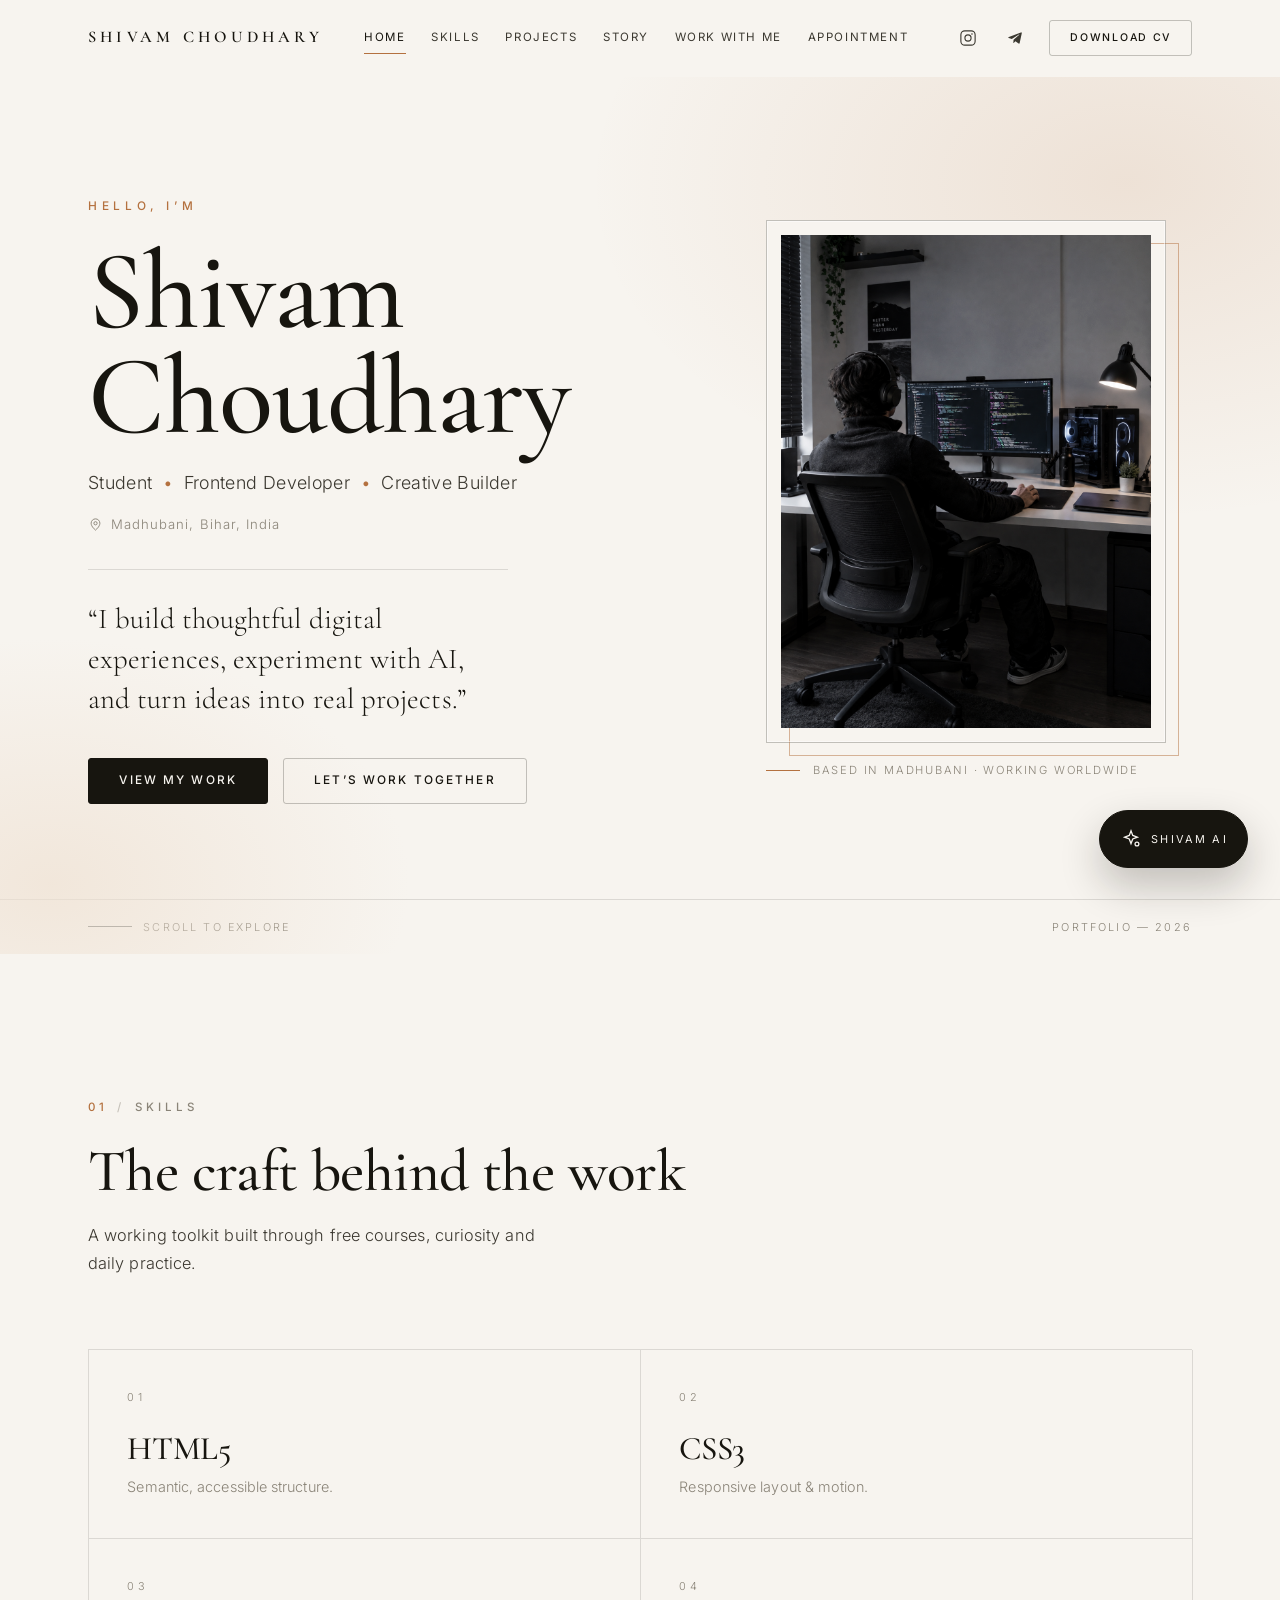
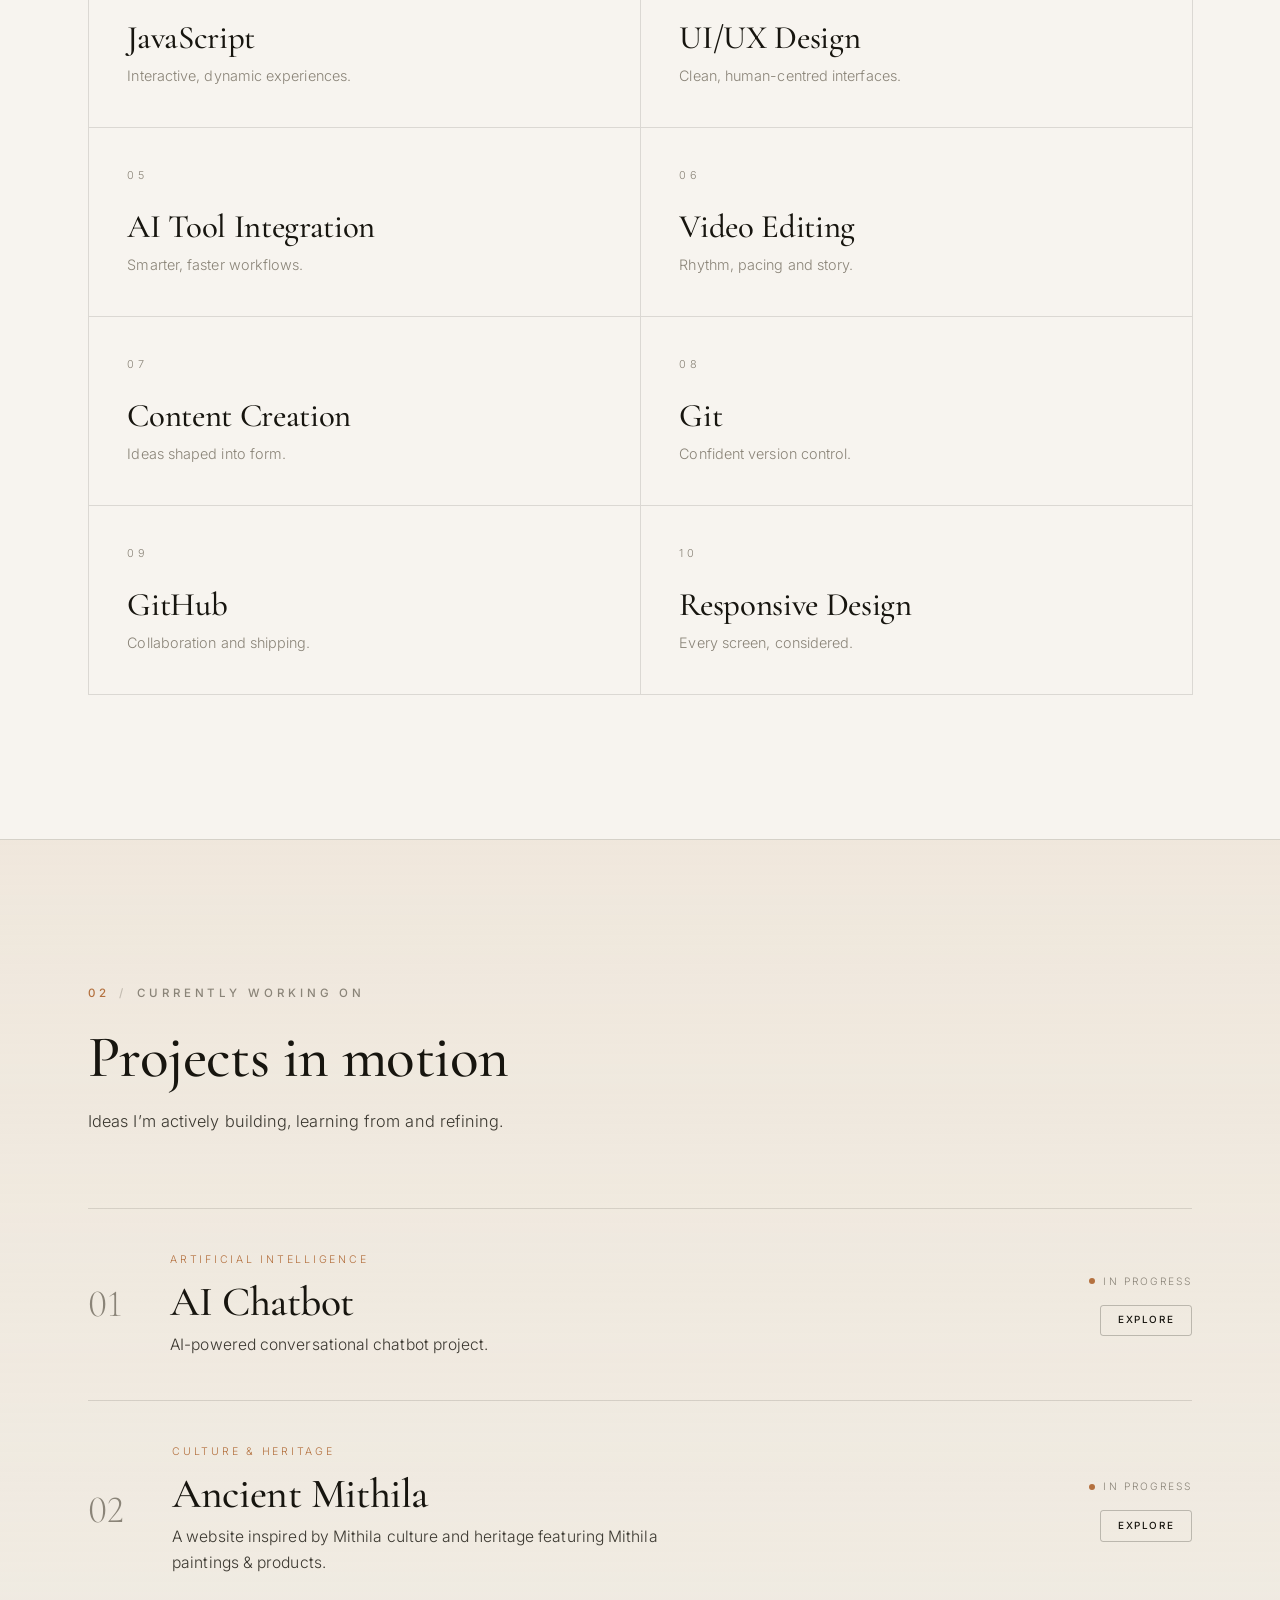
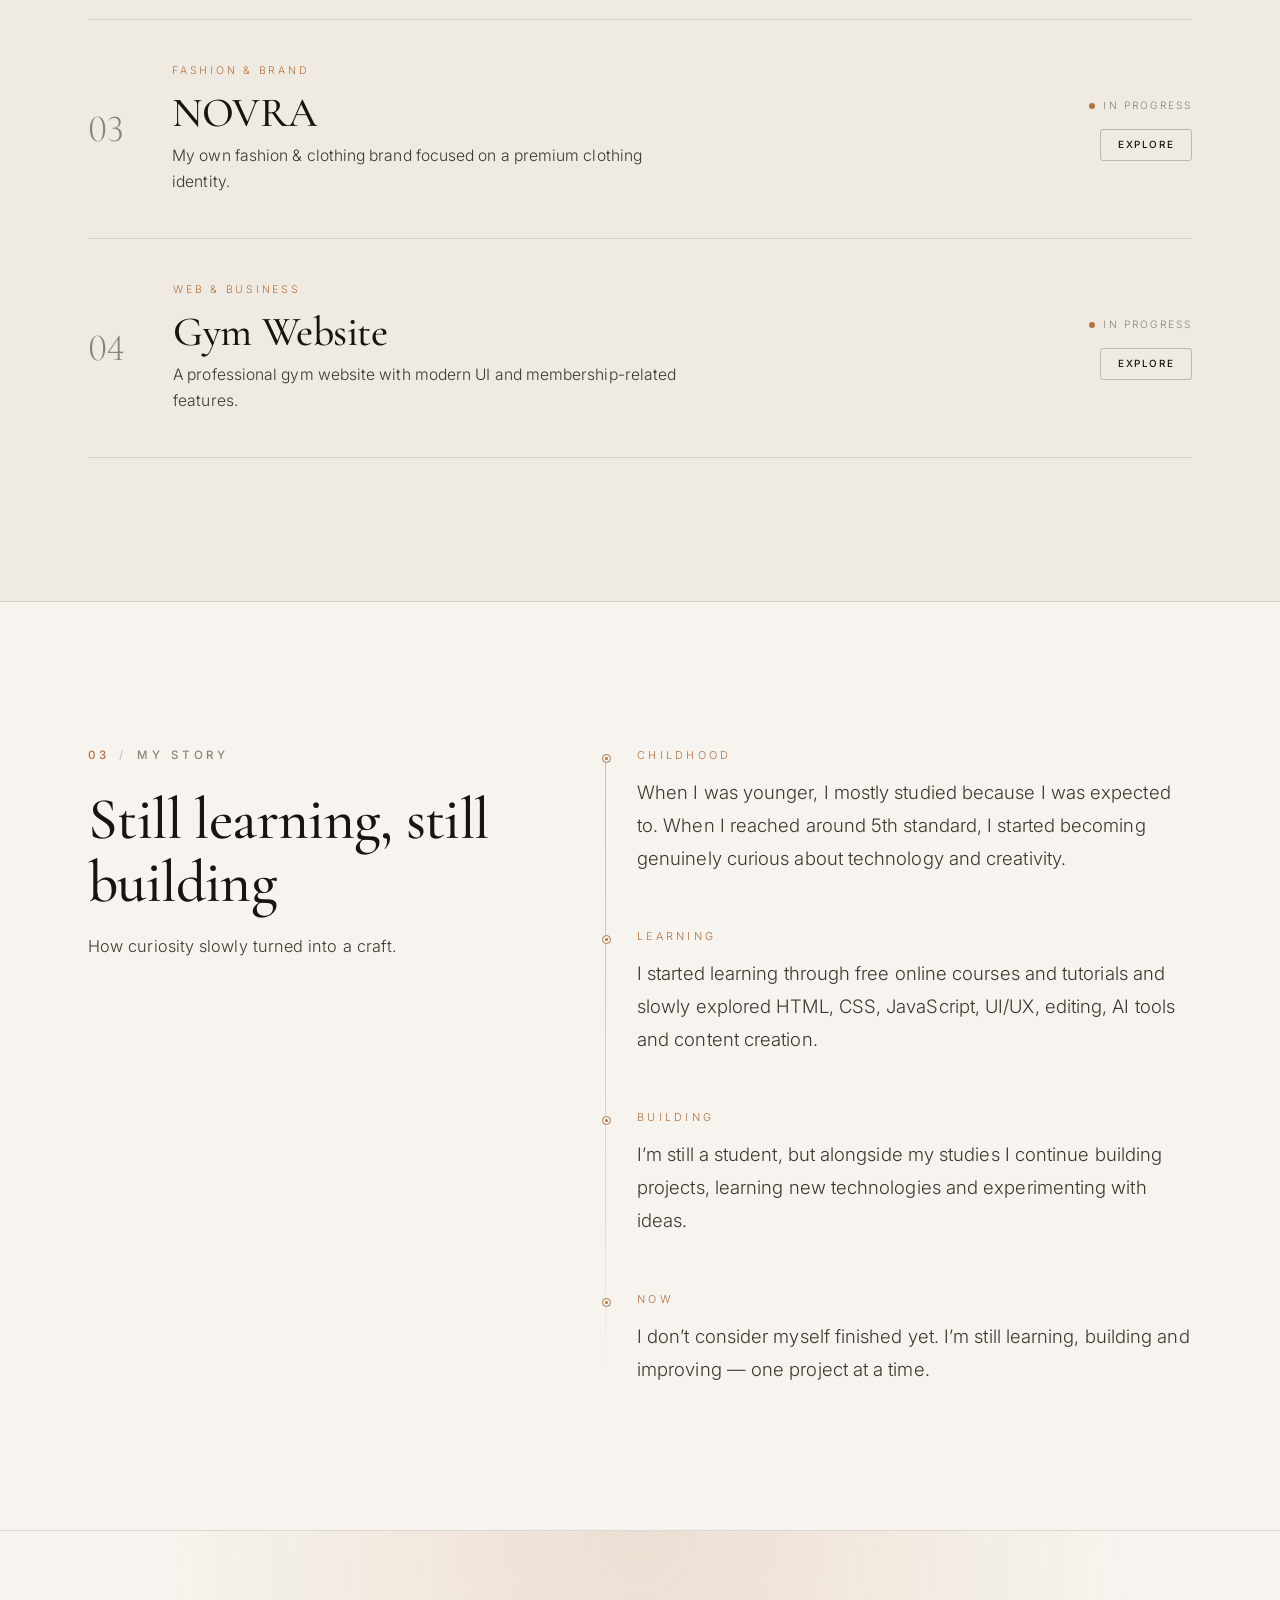
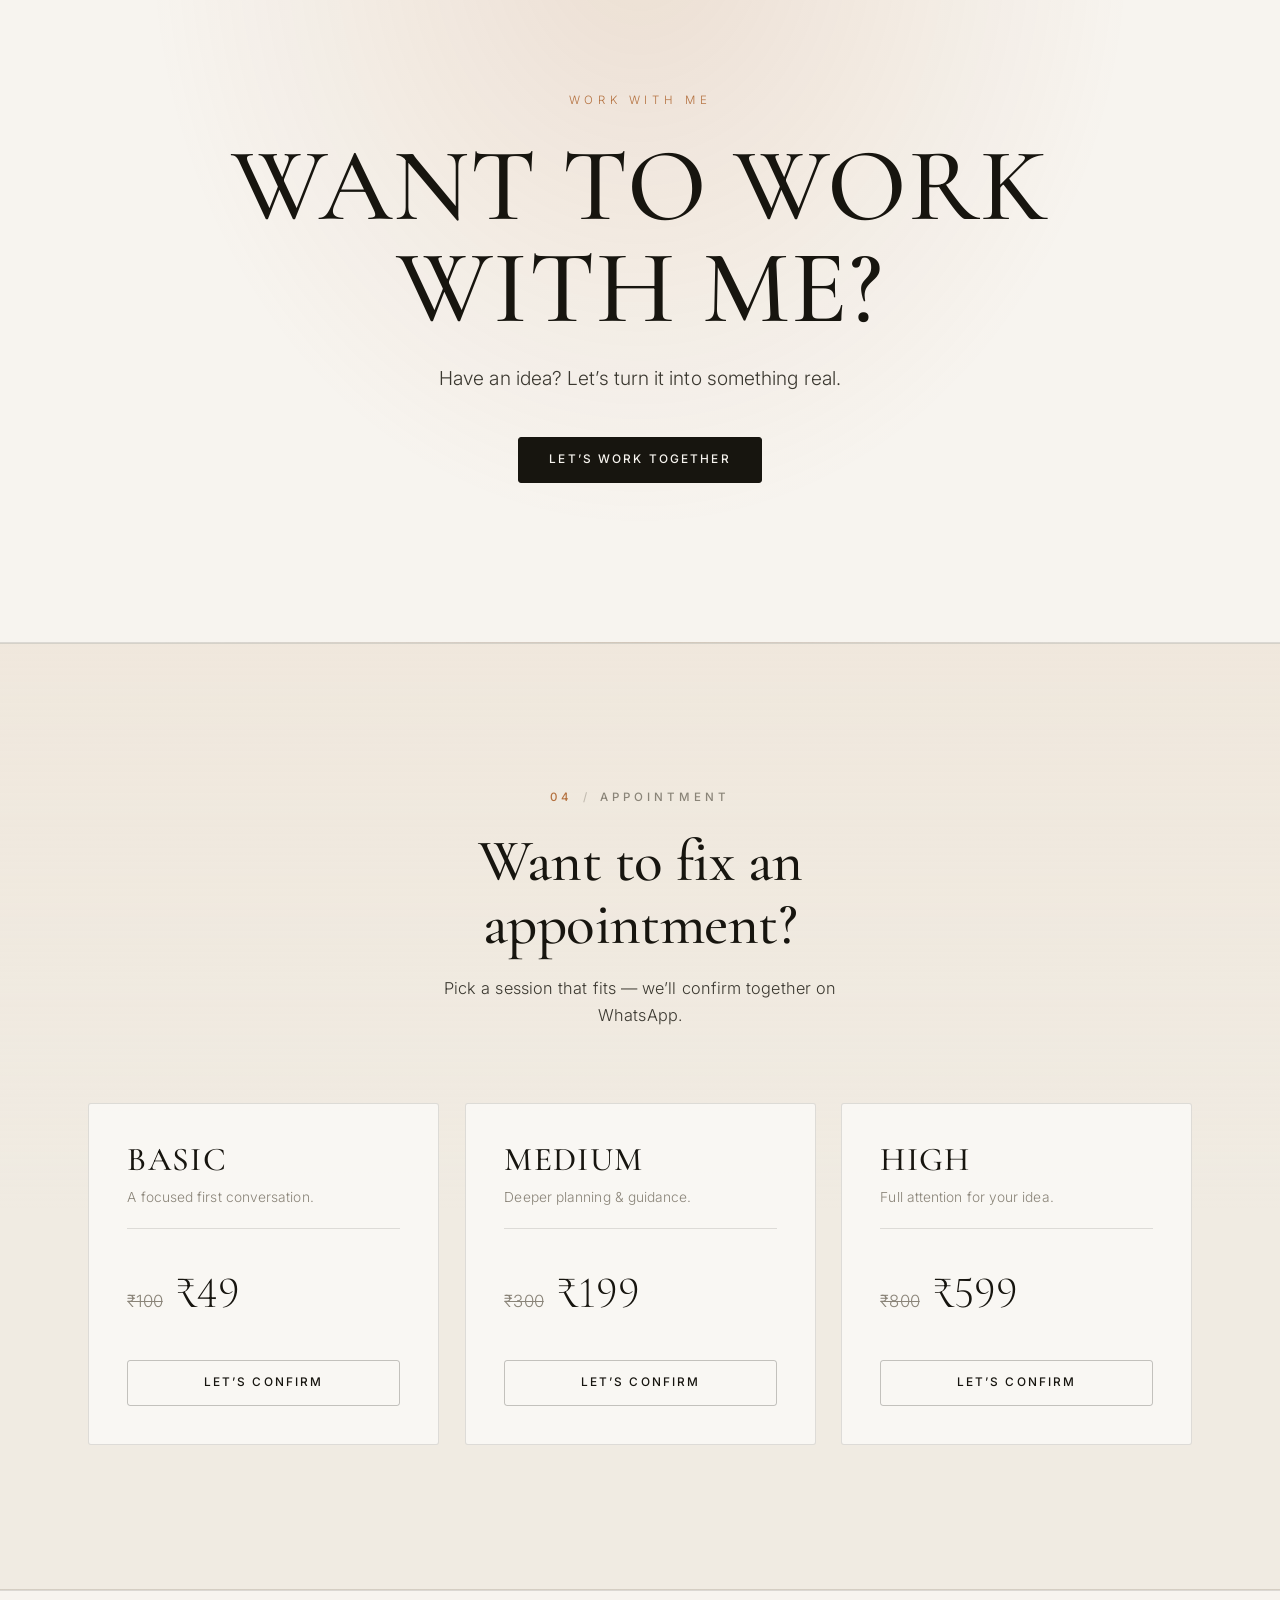
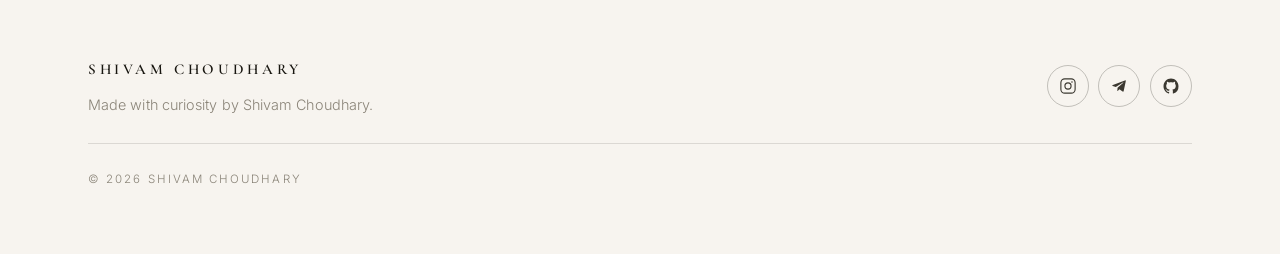
==== commit 5514db7c: "updated portfolio" ====
--- a/index.html
+++ b/index.html
@@ -3,1026 +3,395 @@
 <head>
   <meta charset="UTF-8" />
   <meta name="viewport" content="width=device-width, initial-scale=1.0" />
-  <title>Shivam Choudhary — AI Frontend Engineer</title>
+  <meta name="description" content="Shivam Choudhary — Student, Frontend Developer and Creative Builder from Madhubani, Bihar, India. I build thoughtful digital experiences and turn ideas into real projects." />
+  <meta name="theme-color" content="#F7F4EF" />
+  <title>Shivam Choudhary — Frontend Developer &amp; Creative Builder</title>
+
+  <link rel="preconnect" href="https://fonts.googleapis.com" />
+  <link rel="preconnect" href="https://fonts.gstatic.com" crossorigin />
+  <link href="https://fonts.googleapis.com/css2?family=Cormorant+Garamond:ital,wght@0,400;0,500;0,600;1,400&family=Inter:wght@300;400;500;600&display=swap" rel="stylesheet" />
+
   <link rel="stylesheet" href="style.css" />
-  <link href="https://fonts.googleapis.com/css2?family=Syne:wght@400;600;700;800&family=Space+Grotesk:wght@300;400;500;600;700&family=JetBrains+Mono:wght@300;400;500&display=swap" rel="stylesheet" />
+  <link rel="icon" href="data:image/svg+xml,%3Csvg xmlns='http://www.w3.org/2000/svg' viewBox='0 0 100 100'%3E%3Ctext y='.9em' font-size='90' font-family='Georgia,serif' fill='%23B4713F'%3ES%3C/text%3E%3C/svg%3E" />
 </head>
-<body data-theme="dark">
-
-  <!-- ══════════════════════ LOADER ══════════════════════ -->
-  <div id="loader">
-    <div class="loader-inner">
-      <div class="loader-logo">SHIVAM<span class="loader-dot">.</span></div>
-      <div class="loader-bar-wrap"><div class="loader-bar"><div class="loader-fill"></div></div></div>
-      <div class="loader-status"><span class="loader-status-text">Initializing Systems...</span></div>
-      <div class="loader-grid"></div>
+<body>
+  <a class="skip-link" href="#home">Skip to content</a>
+
+  <!-- ================= NAVIGATION ================= -->
+  <header class="site-nav" id="siteNav">
+    <div class="nav-inner">
+      <a class="brand" href="index.html" aria-label="Shivam Choudhary — home">SHIVAM CHOUDHARY</a>
+
+      <nav class="nav-links" id="navLinks" aria-label="Primary">
+        <div class="nav-links-head">
+          <span>Menu</span>
+          <button class="nav-close" id="navClose" type="button" aria-label="Close menu">&times;</button>
+        </div>
+        <a href="index.html#home">Home</a>
+        <a href="index.html#skills">Skills</a>
+        <a href="index.html#projects">Projects</a>
+        <a href="index.html#story">Story</a>
+        <a href="work.html">Work With Me</a>
+        <a href="index.html#appointment">Appointment</a>
+        <div class="nav-links-foot">
+          <a class="drawer-link" data-social="instagram" href="#" target="_blank" rel="noopener">
+            <svg viewBox="0 0 24 24" aria-hidden="true"><rect x="2.5" y="2.5" width="19" height="19" rx="5.2"/><circle cx="12" cy="12" r="4.1"/><circle cx="17.3" cy="6.7" r="1.05" fill="currentColor" stroke="none"/></svg>
+            Instagram
+          </a>
+          <a class="drawer-link" data-social="telegram" href="#" target="_blank" rel="noopener">
+            <svg viewBox="0 0 24 24" aria-hidden="true"><path fill="currentColor" stroke="none" d="M9.78 18.65l.28-4.23 7.68-6.92c.34-.31-.07-.46-.52-.19L7.74 13.3 3.64 12c-.88-.25-.89-.86.2-1.3l15.97-6.16c.73-.33 1.43.18 1.15 1.3l-2.72 12.81c-.19.91-.74 1.13-1.5.71L12.6 16.3l-1.99 1.93c-.23.23-.42.42-.83.42z"/></svg>
+            Telegram
+          </a>
+          <a class="btn btn-line" data-cv href="cv.jpg" download="Shivam-Choudhary-CV.jpg">Download CV</a>
+        </div>
+      </nav>
+
+      <div class="nav-actions">
+        <a class="icon-link" data-social="instagram" href="#" target="_blank" rel="noopener" aria-label="Instagram">
+          <svg viewBox="0 0 24 24" aria-hidden="true"><rect x="2.5" y="2.5" width="19" height="19" rx="5.2"/><circle cx="12" cy="12" r="4.1"/><circle cx="17.3" cy="6.7" r="1.05" fill="currentColor" stroke="none"/></svg>
+        </a>
+        <a class="icon-link" data-social="telegram" href="#" target="_blank" rel="noopener" aria-label="Telegram">
+          <svg viewBox="0 0 24 24" aria-hidden="true"><path fill="currentColor" stroke="none" d="M9.78 18.65l.28-4.23 7.68-6.92c.34-.31-.07-.46-.52-.19L7.74 13.3 3.64 12c-.88-.25-.89-.86.2-1.3l15.97-6.16c.73-.33 1.43.18 1.15 1.3l-2.72 12.81c-.19.91-.74 1.13-1.5.71L12.6 16.3l-1.99 1.93c-.23.23-.42.42-.83.42z"/></svg>
+        </a>
+        <a class="btn btn-line nav-cv" data-cv href="cv.jpg" download="Shivam-Choudhary-CV.jpg">Download CV</a>
+        <button class="nav-toggle" id="navToggle" type="button" aria-label="Open menu" aria-expanded="false" aria-controls="navLinks">
+          <span></span><span></span>
+        </button>
+      </div>
     </div>
-  </div>
-
-  <!-- ══════════════════ CUSTOM CURSOR ══════════════════ -->
-  <div class="cursor-dot" id="cursorDot"></div>
-  <div class="cursor-ring" id="cursorRing"></div>
-
-  <!-- ═══════════════════ CANVAS BG ══════════════════════ -->
-  <canvas id="particleCanvas"></canvas>
-
-  <!-- ════════════════ THEME SWITCHER ════════════════════ -->
-  <div class="theme-switcher" id="themeSwitcher">
-    <button class="theme-toggle-btn" id="themeToggleBtn" title="Change Theme">
-      <svg viewBox="0 0 24 24" fill="none" stroke="currentColor" stroke-width="2"><circle cx="12" cy="12" r="4"/><path d="M12 2v2M12 20v2M4.93 4.93l1.41 1.41M17.66 17.66l1.41 1.41M2 12h2M20 12h2M6.34 17.66l-1.41 1.41M19.07 4.93l-1.41 1.41"/></svg>
-    </button>
-    <div class="theme-panel glass" id="themePanel">
-      <p class="theme-panel-title">Choose Theme</p>
-      <button class="theme-btn active" data-theme="dark" title="Dark Mode">
-        <span class="theme-preview dark-preview"></span> Dark
-      </button>
-      <button class="theme-btn" data-theme="cyberpunk" title="Cyberpunk">
-        <span class="theme-preview cyberpunk-preview"></span> Cyberpunk
-      </button>
-      <button class="theme-btn" data-theme="neon" title="Neon Blue">
-        <span class="theme-preview neon-preview"></span> Neon Blue
-      </button>
-      <button class="theme-btn" data-theme="hacker" title="Purple Hacker">
-        <span class="theme-preview hacker-preview"></span> Hacker
-      </button>
-    </div>
-  </div>
-
-  <!-- ══════════════════════ NAVBAR ════════════════════════ -->
-  <nav id="navbar">
-    <div class="nav-logo">Shivam<span>.</span></div>
-    <div class="nav-links-desktop">
-      <a href="#home">Home</a>
-      <a href="#about">About</a>
-      <a href="#current">Live Work</a>
-      <a href="#skills">Skills</a>
-      <a href="#projects">Projects</a>
-      <a href="#story">Journey</a>
-      <a href="#stats">Stats</a>
-      <a href="#reviews">Reviews</a>
-      <a href="#contact">Contact</a>
-    </div>
-    <div class="nav-right">
-      <a href="https://github.com/" target="_blank" class="nav-social" aria-label="GitHub">
-        <svg viewBox="0 0 24 24" fill="currentColor"><path d="M12 .5C5.65.5.5 5.65.5 12c0 5.09 3.29 9.4 7.86 10.93.58.1.79-.25.79-.55v-1.93c-3.2.69-3.87-1.54-3.87-1.54-.52-1.33-1.28-1.69-1.28-1.69-1.04-.71.08-.7.08-.7 1.15.08 1.76 1.18 1.76 1.18 1.02 1.75 2.68 1.24 3.34.95.1-.74.4-1.24.72-1.53-2.55-.29-5.24-1.28-5.24-5.69 0-1.26.45-2.29 1.18-3.09-.12-.29-.51-1.46.11-3.04 0 0 .97-.31 3.17 1.18a11.1 11.1 0 0 1 2.89-.39c.98 0 1.97.13 2.89.39 2.2-1.49 3.17-1.18 3.17-1.18.62 1.58.23 2.75.11 3.04.74.8 1.18 1.83 1.18 3.09 0 4.42-2.69 5.39-5.26 5.68.41.36.78 1.07.78 2.15v3.19c0 .31.21.66.8.55C20.21 21.4 23.5 17.09 23.5 12 23.5 5.65 18.35.5 12 .5z"/></svg>
-      </a>
-      <a href="https://www.instagram.com/svmmmk__" target="_blank" class="nav-social" aria-label="Instagram">
-        <svg viewBox="0 0 24 24" fill="currentColor"><path d="M12 2.163c3.204 0 3.584.012 4.85.07 3.252.148 4.771 1.691 4.919 4.919.058 1.265.069 1.645.069 4.849 0 3.205-.012 3.584-.069 4.849-.149 3.225-1.664 4.771-4.919 4.919-1.266.058-1.644.07-4.85.07-3.204 0-3.584-.012-4.849-.07-3.26-.149-4.771-1.699-4.919-4.92-.058-1.265-.07-1.644-.07-4.849 0-3.204.013-3.583.07-4.849.149-3.227 1.664-4.771 4.919-4.919 1.266-.057 1.645-.069 4.849-.069zm0-2.163c-3.259 0-3.667.014-4.947.072-4.358.2-6.78 2.618-6.98 6.98-.059 1.281-.073 1.689-.073 4.948 0 3.259.014 3.668.072 4.948.2 4.358 2.618 6.78 6.98 6.98 1.281.058 1.689.072 4.948.072 3.259 0 3.668-.014 4.948-.072 4.354-.2 6.782-2.618 6.979-6.98.059-1.28.073-1.689.073-4.948 0-3.259-.014-3.667-.072-4.947-.196-4.354-2.617-6.78-6.979-6.98-1.281-.059-1.69-.073-4.949-.073zm0 5.838c-3.403 0-6.162 2.759-6.162 6.162s2.759 6.163 6.162 6.163 6.162-2.759 6.162-6.163c0-3.403-2.759-6.162-6.162-6.162zm0 10.162c-2.209 0-4-1.79-4-4 0-2.209 1.791-4 4-4s4 1.791 4 4c0 2.21-1.791 4-4 4zm6.406-11.845c-.796 0-1.441.645-1.441 1.44s.645 1.44 1.441 1.44c.795 0 1.439-.645 1.439-1.44s-.644-1.44-1.439-1.44z"/></svg>
-      </a>
-      <a href="https://t.me/shivamsera" target="_blank" class="nav-social" aria-label="Telegram">
-        <svg viewBox="0 0 24 24" fill="currentColor"><path d="M11.944 0A12 12 0 0 0 0 12a12 12 0 0 0 12 12 12 12 0 0 0 12-12A12 12 0 0 0 12 0a12 12 0 0 0-.056 0zm4.962 7.224c.1-.002.321.023.465.14a.506.506 0 0 1 .171.325c.016.093.036.306.02.472-.18 1.898-.962 6.502-1.36 8.627-.168.9-.499 1.201-.82 1.23-.696.065-1.225-.46-1.9-.902-1.056-.693-1.653-1.124-2.678-1.8-1.185-.78-.417-1.21.258-1.91.177-.184 3.247-2.977 3.307-3.23.007-.032.014-.15-.056-.212s-.174-.041-.249-.024c-.106.024-1.793 1.14-5.061 3.345-.48.33-.913.49-1.302.48-.428-.008-1.252-.241-1.865-.44-.752-.245-1.349-.374-1.297-.789.027-.216.325-.437.893-.663 3.498-1.524 5.83-2.529 6.998-3.014 3.332-1.386 4.025-1.627 4.476-1.635z"/></svg>
-      </a>
-      <button class="hamburger" id="hamburger" aria-label="Menu"><span></span><span></span><span></span></button>
-    </div>
-  </nav>
-
-  <!-- ════════════════════ MOBILE MENU ═══════════════════ -->
-  <div class="mobile-menu" id="mobileMenu">
-    <button class="menu-close" id="menuClose">✕</button>
-    <nav class="mobile-nav">
-      <a href="#home" data-close>Home</a>
-      <a href="#about" data-close>About</a>
-      <a href="#current" data-close>Live Work</a>
-      <a href="#skills" data-close>Skills</a>
-      <a href="#projects" data-close>Projects</a>
-      <a href="#story" data-close>Journey</a>
-      <a href="#stats" data-close>Stats</a>
-      <a href="#reviews" data-close>Reviews</a>
-      <a href="#contact" data-close>Contact</a>
-      <a href="mailto:officialshivamchoudhary2009@gmail.com" class="hire-link" data-close>Hire Me</a>
-    </nav>
-    <div class="menu-footer">
-      <a href="https://github.com/" target="_blank">GitHub</a>
-      <a href="https://www.instagram.com/svmmmk__" target="_blank">Instagram</a>
-      <a href="https://t.me/shivamsera" target="_blank">Telegram</a>
-    </div>
-  </div>
-  <div class="menu-overlay" id="menuOverlay"></div>
+  </header>
 
   <main>
-
-    <!-- ══════════════════════ HERO ═══════════════════════ -->
-    <section id="home" class="hero-section">
-      <div class="hero-content">
-        <div class="hero-photo-col">
-          <div class="hero-photo-wrap">
-            <div class="hero-photo-ring ring1"></div>
-            <div class="hero-photo-ring ring2"></div>
-            <div class="hero-photo">
-              <img src="profile two.avif" alt="Shivam Choudhary" style="width:100%;height:100%;object-fit:cover;border-radius:50%;">
-            </div>
-            <div class="hero-badge-float">
-              <span class="badge-pulse"></span>
-              Available for work ✦
-            </div>
-            <div class="hero-orbit-dot dot1"></div>
-            <div class="hero-orbit-dot dot2"></div>
-            <div class="hero-orbit-dot dot3"></div>
+    <!-- ================= HERO ================= -->
+    <section class="hero" id="home">
+      <div class="container hero-grid">
+        <div class="hero-copy">
+          <p class="eyebrow reveal">Hello, I&rsquo;m</p>
+          <h1 class="hero-name reveal">Shivam Choudhary</h1>
+          <p class="hero-role reveal">
+            <span>Student</span><i>&bull;</i><span>Frontend Developer</span><i>&bull;</i><span>Creative Builder</span>
+          </p>
+          <p class="hero-loc reveal">
+            <svg viewBox="0 0 24 24" aria-hidden="true"><path d="M12 21s7-5.6 7-11a7 7 0 1 0-14 0c0 5.4 7 11 7 11z"/><circle cx="12" cy="10" r="2.6"/></svg>
+            Madhubani, Bihar, India
+          </p>
+          <p class="hero-text reveal">
+            &ldquo;I build thoughtful digital experiences, experiment with AI, and turn ideas into real projects.&rdquo;
+          </p>
+          <div class="hero-actions reveal">
+            <a class="btn btn-primary" href="#projects">View My Work</a>
+            <a class="btn btn-ghost" href="work.html">Let&rsquo;s Work Together</a>
           </div>
         </div>
 
-        <div class="hero-text">
-          <div class="hero-tag">
-            <span class="tag-line"></span>
-            <span>Hello, I'm</span>
+        <figure class="hero-portrait reveal">
+          <div class="portrait-frame">
+            <img data-config-img="profile" src="profile.png" alt="Portrait of Shivam Choudhary" loading="eager" />
           </div>
-          <h1 class="hero-name">Shivam<br/><span class="hero-name-accent">Choudhary</span></h1>
-          <div class="hero-role-wrap">
-            <span class="hero-role-prefix">I build </span>
-            <span class="hero-role" id="roleText">Frontend Experiences</span>
-            <span class="role-cursor">|</span>
-          </div>
-          <p class="hero-tagline">Crafting pixel-perfect digital experiences with code, creativity & AI-powered workflows. Turning ideas into interactive realities.</p>
-
-          <div class="hero-btns">
-            <a href="mailto:officialshivamchoudhary2009@gmail.com" class="btn btn-primary">
-              <span>Hire Me</span>
-              <svg viewBox="0 0 24 24" fill="none" stroke="currentColor" stroke-width="2"><path d="M5 12h14M12 5l7 7-7 7"/></svg>
-            </a>
-            <a href="#" class="btn btn-outline" id="downloadCV">
-              <span>Download CV</span>
-              <svg viewBox="0 0 24 24" fill="none" stroke="currentColor" stroke-width="2"><path d="M21 15v4a2 2 0 0 1-2 2H5a2 2 0 0 1-2-2v-4M7 10l5 5 5-5M12 15V3"/></svg>
-            </a>
-          </div>
-
-          <div class="hero-stats-row">
-            <div class="hs-item">
-              <span class="hs-num" data-count="2">0</span>
-              <span class="hs-lbl">Yrs Exp</span>
-            </div>
-            <div class="hs-sep"></div>
-            <div class="hs-item">
-              <span class="hs-num" data-count="4">0</span>
-              <span class="hs-lbl">Projects</span>
-            </div>
-            <div class="hs-sep"></div>
-            <div class="hs-item">
-              <span class="hs-num" data-count="12">0</span>
-              <span class="hs-lbl">Skills</span>
-            </div>
-            <div class="hs-sep"></div>
-            <div class="hs-item">
-              <span class="hs-num">100%</span>
-              <span class="hs-lbl">Passion</span>
-            </div>
-          </div>
-
-          <div class="hero-tech-stack">
-            <span class="tech-tag">HTML5</span>
-            <span class="tech-tag">CSS3</span>
-            <span class="tech-tag">JavaScript</span>
-            <span class="tech-tag">React</span>
-            <span class="tech-tag">AI Tools</span>
-          </div>
-        </div>
-      </div>
-      <div class="hero-scroll-hint">
-        <div class="scroll-mouse"><div class="scroll-dot"></div></div>
-        <span>Scroll to explore</span>
-      </div>
-    </section>
-
-    <!-- ═══════════════ CURRENTLY WORKING ON ══════════════ -->
-    <section id="current" class="section current-section reveal">
-      <div class="section-label">⚡ Live Updates</div>
-      <h2 class="section-title">Currently Working On</h2>
-      <p class="section-sub">Real-time snapshot of what I'm building, learning & exploring right now.</p>
-
-      <div class="current-grid">
-        <div class="current-card glass active-card">
-          <div class="current-card-header">
-            <div class="current-status-dot"></div>
-            <span class="current-status-text">Active</span>
-          </div>
-          <div class="current-icon">🤖</div>
-          <h3>Building AI Tools</h3>
-          <p>Developing AI-powered web apps with smart integrations, auto-responses, and dynamic UI experiences using LLM APIs.</p>
-          <div class="current-progress">
-            <div class="current-progress-bar" style="--prog:72%"></div>
-            <span>72% complete</span>
-          </div>
-          <div class="current-tags">
-            <span>JavaScript</span><span>AI APIs</span><span>UX</span>
-          </div>
-        </div>
-
-        <div class="current-card glass">
-          <div class="current-card-header">
-            <div class="current-status-dot learning"></div>
-            <span class="current-status-text">Learning</span>
-          </div>
-          <div class="current-icon">🌐</div>
-          <h3>Exploring Three.js & WebGL</h3>
-          <p>Diving deep into 3D web graphics, shader programming, and immersive interactive visual experiences for next-gen portfolios.</p>
-          <div class="current-progress">
-            <div class="current-progress-bar" style="--prog:38%"></div>
-            <span>38% complete</span>
-          </div>
-          <div class="current-tags">
-            <span>Three.js</span><span>WebGL</span><span>GLSL</span>
-          </div>
-        </div>
-
-        <div class="current-card glass">
-          <div class="current-card-header">
-            <div class="current-status-dot building"></div>
-            <span class="current-status-text">Building</span>
-          </div>
-          <div class="current-icon">⚙️</div>
-          <h3>Improving Backend Systems</h3>
-          <p>Learning Node.js, REST APIs, and database integration to transition from pure frontend to full-stack development.</p>
-          <div class="current-progress">
-            <div class="current-progress-bar" style="--prog:45%"></div>
-            <span>45% complete</span>
-          </div>
-          <div class="current-tags">
-            <span>Node.js</span><span>REST API</span><span>MongoDB</span>
-          </div>
-        </div>
-
-        <div class="current-card glass">
-          <div class="current-card-header">
-            <div class="current-status-dot experimenting"></div>
-            <span class="current-status-text">Experimenting</span>
-          </div>
-          <div class="current-icon">🎨</div>
-          <h3>UI/UX Experiments</h3>
-          <p>Pushing the boundaries of web design with advanced CSS animations, glassmorphism, neomorphism, and custom cursor interactions.</p>
-          <div class="current-progress">
-            <div class="current-progress-bar" style="--prog:85%"></div>
-            <span>85% complete</span>
-          </div>
-          <div class="current-tags">
-            <span>CSS</span><span>Animations</span><span>Figma</span>
-          </div>
-        </div>
-
-        <div class="current-card glass">
-          <div class="current-card-header">
-            <div class="current-status-dot learning"></div>
-            <span class="current-status-text">Learning</span>
-          </div>
-          <div class="current-icon">⚛️</div>
-          <h3>Leveling Up React</h3>
-          <p>Mastering React hooks, context API, state management with Zustand, and building production-grade component libraries.</p>
-          <div class="current-progress">
-            <div class="current-progress-bar" style="--prog:60%"></div>
-            <span>60% complete</span>
-          </div>
-          <div class="current-tags">
-            <span>React</span><span>Hooks</span><span>Zustand</span>
-          </div>
-        </div>
-
-        <div class="current-card glass">
-          <div class="current-card-header">
-            <div class="current-status-dot building"></div>
-            <span class="current-status-text">Shipping</span>
-          </div>
-          <div class="current-icon">🚀</div>
-          <h3>Freelance Projects</h3>
-          <p>Actively taking client projects — landing pages, e-commerce stores, and custom web apps. Open for collaborations!</p>
-          <div class="current-progress">
-            <div class="current-progress-bar" style="--prog:90%"></div>
-            <span>Always On</span>
-          </div>
-          <div class="current-tags">
-            <span>Client Work</span><span>Open</span><span>Freelance</span>
-          </div>
-        </div>
-      </div>
-    </section>
-
-    <!-- ═══════════════════════ ABOUT ══════════════════════ -->
-    <section id="about" class="section about-section reveal">
-      <div class="section-label">01 / About</div>
-      <h2 class="section-title">Who I Am?</h2>
-      <div class="about-grid">
-        <div class="about-photo-col">
-          <div class="about-photo-frame">
-            <div class="about-photo-inner">
-              <div class="about-avatar-gfx">
-                <svg viewBox="0 0 200 220" fill="none" xmlns="http://www.w3.org/2000/svg" width="100%">
-                  <rect width="200" height="220" rx="16" fill="rgba(0,255,255,0.04)" stroke="rgba(0,255,255,0.2)" stroke-width="1"/>
-                  <circle cx="100" cy="85" r="42" fill="rgba(0,255,255,0.08)" stroke="rgba(0,255,255,0.3)" stroke-width="1.5"/>
-                  <ellipse cx="100" cy="170" rx="58" ry="36" fill="rgba(0,255,255,0.05)" stroke="rgba(0,255,255,0.2)" stroke-width="1.5"/>
-                  <text x="100" y="97" text-anchor="middle" fill="rgba(0,255,255,0.7)" font-size="36">👨‍💻</text>
-                  <text x="100" y="200" text-anchor="middle" fill="rgba(0,255,255,0.4)" font-size="10" font-family="JetBrains Mono">SHIVAM.DEV</text>
-                  <line x1="20" y1="130" x2="180" y2="130" stroke="rgba(0,255,255,0.1)" stroke-width="1" stroke-dasharray="4 4"/>
-                </svg>
-              </div>
-            </div>
-            <div class="about-badge">
-              <span class="badge-num">2+</span>
-              <span class="badge-txt">Years<br/>Experience</span>
-            </div>
-            <div class="about-code-snippet glass">
-              <span class="code-line"><span class="code-cyan">const</span> shivam <span class="code-white">= {</span></span>
-              <span class="code-line">  role: <span class="code-green">"Frontend Dev"</span>,</span>
-              <span class="code-line">  passion: <span class="code-green">"∞"</span></span>
-              <span class="code-line"><span class="code-white">};</span></span>
-            </div>
-          </div>
-        </div>
-        <div class="about-text-col">
-          <p class="about-para">I am a passionate student and <strong>Frontend Developer</strong> with strong expertise in HTML, CSS, JavaScript, and modern UI/UX design. I specialize in creating beautiful, responsive, and user-centric websites that leave a lasting impression.</p>
-          <p class="about-para">Proficient in video editing with <strong>VN Editor, Alight Motion, After Effects, CapCut,</strong> and <strong>Canva</strong>. I actively use AI tools to enhance frontend development and content creation workflows.</p>
-          <p class="about-para">A dedicated <strong>content creator</strong> who loves turning ideas into visually stunning digital experiences — from a pixel-perfect landing page to a cinematic video edit.</p>
-
-          <div class="about-highlights">
-            <div class="highlight-item">
-              <span class="highlight-icon">🎯</span>
-              <div>
-                <strong>Goal-Oriented</strong>
-                <p>Every project I start, I finish with excellence</p>
-              </div>
-            </div>
-            <div class="highlight-item">
-              <span class="highlight-icon">⚡</span>
-              <div>
-                <strong>Fast Learner</strong>
-                <p>Adapts to new technologies rapidly</p>
-              </div>
-            </div>
-            <div class="highlight-item">
-              <span class="highlight-icon">🤝</span>
-              <div>
-                <strong>Collaborative</strong>
-                <p>Works great in teams and solo</p>
-              </div>
-            </div>
-          </div>
-
-          <div class="about-stats">
-            <div class="stat-item">
-              <span class="stat-num" data-count="12">0</span>
-              <span class="stat-lbl">Skills</span>
-            </div>
-            <div class="stat-item">
-              <span class="stat-num" data-count="4">0</span>
-              <span class="stat-lbl">Projects</span>
-            </div>
-            <div class="stat-item">
-              <span class="stat-num">∞</span>
-              <span class="stat-lbl">Passion</span>
-            </div>
-          </div>
-        </div>
-      </div>
-    </section>
-
-    <!-- ═══════════════════════ SKILLS ══════════════════════ -->
-    <section id="skills" class="section skills-section reveal">
-      <div class="section-label">02 / Skills</div>
-      <h2 class="section-title">My Skillset</h2>
-      <p class="section-sub">Technologies and tools I use to bring ideas to life.</p>
-
-      <div class="skills-tabs">
-        <button class="skill-tab active" data-category="all">All</button>
-        <button class="skill-tab" data-category="frontend">Frontend</button>
-        <button class="skill-tab" data-category="tools">AI & Tools</button>
-        <button class="skill-tab" data-category="design">Design</button>
-        <button class="skill-tab" data-category="other">Other</button>
-      </div>
-
-      <div class="skills-grid" id="skillsGrid">
-        <div class="skill-card" data-category="frontend" data-level="95">
-          <div class="skill-icon-wrap">
-            <div class="skill-icon">⚡</div>
-          </div>
-          <div class="skill-info">
-            <div class="skill-header">
-              <span class="skill-name">HTML5</span>
-              <span class="skill-pct">95%</span>
-            </div>
-            <div class="skill-bar">
-              <div class="skill-fill" data-w="95"></div>
-            </div>
-            <span class="skill-category-badge">Frontend</span>
-          </div>
-        </div>
-        <div class="skill-card" data-category="frontend" data-level="90">
-          <div class="skill-icon-wrap"><div class="skill-icon">🎨</div></div>
-          <div class="skill-info">
-            <div class="skill-header"><span class="skill-name">CSS3 & Animations</span><span class="skill-pct">90%</span></div>
-            <div class="skill-bar"><div class="skill-fill" data-w="90"></div></div>
-            <span class="skill-category-badge">Frontend</span>
-          </div>
-        </div>
-        <div class="skill-card" data-category="frontend" data-level="85">
-          <div class="skill-icon-wrap"><div class="skill-icon">🔧</div></div>
-          <div class="skill-info">
-            <div class="skill-header"><span class="skill-name">JavaScript ES6+</span><span class="skill-pct">85%</span></div>
-            <div class="skill-bar"><div class="skill-fill" data-w="85"></div></div>
-            <span class="skill-category-badge">Frontend</span>
-          </div>
-        </div>
-        <div class="skill-card" data-category="frontend" data-level="88">
-          <div class="skill-icon-wrap"><div class="skill-icon">📱</div></div>
-          <div class="skill-info">
-            <div class="skill-header"><span class="skill-name">Responsive Design</span><span class="skill-pct">88%</span></div>
-            <div class="skill-bar"><div class="skill-fill" data-w="88"></div></div>
-            <span class="skill-category-badge">Frontend</span>
-          </div>
-        </div>
-        <div class="skill-card" data-category="frontend" data-level="70">
-          <div class="skill-icon-wrap"><div class="skill-icon">⚛️</div></div>
-          <div class="skill-info">
-            <div class="skill-header"><span class="skill-name">React.js</span><span class="skill-pct">70%</span></div>
-            <div class="skill-bar"><div class="skill-fill" data-w="70"></div></div>
-            <span class="skill-category-badge">Frontend</span>
-          </div>
-        </div>
-        <div class="skill-card" data-category="tools" data-level="78">
-          <div class="skill-icon-wrap"><div class="skill-icon">🤖</div></div>
-          <div class="skill-info">
-            <div class="skill-header"><span class="skill-name">AI Tools Integration</span><span class="skill-pct">78%</span></div>
-            <div class="skill-bar"><div class="skill-fill" data-w="78"></div></div>
-            <span class="skill-category-badge">AI Tools</span>
-          </div>
-        </div>
-        <div class="skill-card" data-category="design" data-level="80">
-          <div class="skill-icon-wrap"><div class="skill-icon">🖌️</div></div>
-          <div class="skill-info">
-            <div class="skill-header"><span class="skill-name">UI/UX Design</span><span class="skill-pct">80%</span></div>
-            <div class="skill-bar"><div class="skill-fill" data-w="80"></div></div>
-            <span class="skill-category-badge">Design</span>
-          </div>
-        </div>
-        <div class="skill-card" data-category="design" data-level="75">
-          <div class="skill-icon-wrap"><div class="skill-icon">🖼️</div></div>
-          <div class="skill-info">
-            <div class="skill-header"><span class="skill-name">Figma & Canva</span><span class="skill-pct">75%</span></div>
-            <div class="skill-bar"><div class="skill-fill" data-w="75"></div></div>
-            <span class="skill-category-badge">Design</span>
-          </div>
-        </div>
-        <div class="skill-card" data-category="other" data-level="92">
-          <div class="skill-icon-wrap"><div class="skill-icon">🎬</div></div>
-          <div class="skill-info">
-            <div class="skill-header"><span class="skill-name">Video Editing</span><span class="skill-pct">92%</span></div>
-            <div class="skill-bar"><div class="skill-fill" data-w="92"></div></div>
-            <span class="skill-category-badge">Creative</span>
-          </div>
-        </div>
-        <div class="skill-card" data-category="other" data-level="85">
-          <div class="skill-icon-wrap"><div class="skill-icon">✍️</div></div>
-          <div class="skill-info">
-            <div class="skill-header"><span class="skill-name">Content Creation</span><span class="skill-pct">85%</span></div>
-            <div class="skill-bar"><div class="skill-fill" data-w="85"></div></div>
-            <span class="skill-category-badge">Creative</span>
-          </div>
-        </div>
-        <div class="skill-card" data-category="tools" data-level="80">
-          <div class="skill-icon-wrap"><div class="skill-icon">🐙</div></div>
-          <div class="skill-info">
-            <div class="skill-header"><span class="skill-name">Git & GitHub</span><span class="skill-pct">80%</span></div>
-            <div class="skill-bar"><div class="skill-fill" data-w="80"></div></div>
-            <span class="skill-category-badge">Tools</span>
-          </div>
-        </div>
-        <div class="skill-card" data-category="frontend" data-level="72">
-          <div class="skill-icon-wrap"><div class="skill-icon">🚀</div></div>
-          <div class="skill-info">
-            <div class="skill-header"><span class="skill-name">Performance Optimization</span><span class="skill-pct">72%</span></div>
-            <div class="skill-bar"><div class="skill-fill" data-w="72"></div></div>
-            <span class="skill-category-badge">Frontend</span>
-          </div>
-        </div>
-      </div>
-    </section>
-
-    <!-- ══════════════════════ PROJECTS ════════════════════ -->
-    <section id="projects" class="section projects-section reveal">
-      <div class="section-label">03 / Projects</div>
-      <h2 class="section-title">Case Studies</h2>
-      <p class="section-sub">In-depth breakdowns of projects — problem, solution, learnings.</p>
-
-      <div class="projects-grid">
-
-        <!-- Project 1 -->
-        <div class="project-card glass" data-project="0">
-          <div class="project-img proj1">
-            <span class="project-emoji">🌐</span>
-            <div class="project-img-overlay">
-              <button class="btn-case-study" onclick="openProject(0)">View Case Study →</button>
-            </div>
-          </div>
-          <div class="project-body">
-            <div class="project-meta">
-              <span class="project-tag">Portfolio</span>
-              <span class="project-year">2024</span>
-            </div>
-            <h3 class="project-title">Modern Portfolio</h3>
-            <p class="project-desc">A premium personal portfolio website with advanced animations, dark mode, and smooth UX — crafted pixel by pixel.</p>
-            <div class="project-stack">
-              <span>HTML5</span><span>CSS3</span><span>JS</span>
-            </div>
-            <div class="project-actions">
-              <a href="#" class="proj-btn-outline">GitHub ↗</a>
-              <a href="#" class="proj-btn-outline">Live Demo ↗</a>
-              <button class="proj-btn-primary" onclick="openProject(0)">Case Study</button>
-            </div>
-          </div>
-        </div>
-
-        <!-- Project 2 -->
-        <div class="project-card glass" data-project="1">
-          <div class="project-img proj2">
-            <span class="project-emoji">🤖</span>
-            <div class="project-img-overlay">
-              <button class="btn-case-study" onclick="openProject(1)">View Case Study →</button>
-            </div>
-          </div>
-          <div class="project-body">
-            <div class="project-meta">
-              <span class="project-tag">AI / Chat</span>
-              <span class="project-year">2024</span>
-            </div>
-            <h3 class="project-title">AI Chat Bot</h3>
-            <p class="project-desc">Intelligent AI-powered chatbot with natural conversation flow, smart responses, and a slick modern interface.</p>
-            <div class="project-stack">
-              <span>JavaScript</span><span>AI API</span><span>CSS3</span>
-            </div>
-            <div class="project-actions">
-              <a href="#" class="proj-btn-outline">GitHub ↗</a>
-              <a href="#" class="proj-btn-outline">Live Demo ↗</a>
-              <button class="proj-btn-primary" onclick="openProject(1)">Case Study</button>
-            </div>
-          </div>
-        </div>
-
-        <!-- Project 3 -->
-        <div class="project-card glass" data-project="2">
-          <div class="project-img proj3">
-            <span class="project-emoji">🛒</span>
-            <div class="project-img-overlay">
-              <button class="btn-case-study" onclick="openProject(2)">View Case Study →</button>
-            </div>
-          </div>
-          <div class="project-body">
-            <div class="project-meta">
-              <span class="project-tag">E-Commerce</span>
-              <span class="project-year">2024</span>
-            </div>
-            <h3 class="project-title">Local Super Store</h3>
-            <p class="project-desc">Full-featured e-commerce website for a local supermarket with cart, product filtering, and responsive design.</p>
-            <div class="project-stack">
-              <span>HTML5</span><span>CSS3</span><span>JS</span>
-            </div>
-            <div class="project-actions">
-              <a href="#" class="proj-btn-outline">GitHub ↗</a>
-              <a href="#" class="proj-btn-outline">Live Demo ↗</a>
-              <button class="proj-btn-primary" onclick="openProject(2)">Case Study</button>
-            </div>
-          </div>
-        </div>
-
-        <!-- Project 4 -->
-        <div class="project-card glass" data-project="3">
-          <div class="project-img proj4">
-            <span class="project-emoji">🎮</span>
-            <div class="project-img-overlay">
-              <button class="btn-case-study" onclick="openProject(3)">View Case Study →</button>
-            </div>
-          </div>
-          <div class="project-body">
-            <div class="project-meta">
-              <span class="project-tag">Game / Canvas</span>
-              <span class="project-year">2024</span>
-            </div>
-            <h3 class="project-title">Endless Runner Game</h3>
-            <p class="project-desc">An exciting subway-surfer style endless runner built with HTML5 Canvas and JS — smooth controls, scoring system included.</p>
-            <div class="project-stack">
-              <span>HTML5 Canvas</span><span>JavaScript</span>
-            </div>
-            <div class="project-actions">
-              <a href="#" class="proj-btn-outline">GitHub ↗</a>
-              <a href="#" class="proj-btn-outline">Live Demo ↗</a>
-              <button class="proj-btn-primary" onclick="openProject(3)">Case Study</button>
-            </div>
-          </div>
-        </div>
-
-      </div>
-    </section>
-
-    <!-- ══════════════════ PROJECT CASE STUDY MODAL ═══════ -->
-    <div class="case-study-overlay" id="caseStudyOverlay">
-      <div class="case-study-modal glass" id="caseStudyModal">
-        <button class="case-study-close" id="caseStudyClose">✕</button>
-        <div class="case-study-content" id="caseStudyContent"></div>
-      </div>
-    </div>
-
-    <!-- ═══════════════════ EXPERIENCE TIMELINE ═══════════ -->
-    <section id="story" class="section story-section reveal">
-      <div class="section-label">04 / Journey</div>
-      <h2 class="section-title">My Story Begins</h2>
-      <p class="section-sub">From a curious student to a frontend engineer — the unplanned journey.</p>
-
-      <div class="timeline">
-        <div class="tl-item tl-left reveal-tl">
-          <div class="tl-dot"><span>📚</span></div>
-          <div class="tl-card glass">
-            <span class="tl-year">Early Days</span>
-            <h3 class="tl-title">Just a Student with Big Dreams</h3>
-            <p class="tl-desc">Like any other student, I was focused on my studies. But deep inside, there was always a curiosity about how things worked on screens. Phones, websites, apps — everything felt like magic to me.</p>
-            <div class="tl-achievement">🏅 Foundation Built</div>
-          </div>
-        </div>
-
-        <div class="tl-item tl-right reveal-tl">
-          <div class="tl-dot"><span>💡</span></div>
-          <div class="tl-card glass">
-            <span class="tl-year">The Spark</span>
-            <h3 class="tl-title">The Interest Slowly Awakened</h3>
-            <p class="tl-desc">I stumbled upon YouTube videos about web design and coding. Watching someone build a website from scratch felt electric — I thought, "I want to do this." The spark had been lit.</p>
-            <div class="tl-achievement">💡 First Inspiration</div>
-          </div>
-        </div>
-
-        <div class="tl-item tl-left reveal-tl">
-          <div class="tl-dot"><span>🎬</span></div>
-          <div class="tl-card glass">
-            <span class="tl-year">Side Hustle</span>
-            <h3 class="tl-title">Video Editing Entered the Chat</h3>
-            <p class="tl-desc">Before diving into code, I discovered video editing. CapCut, Alight Motion, VN Editor — I taught myself everything. Creating reels and short-form content became my creative outlet and trained my eye for design.</p>
-            <div class="tl-achievement">🎬 First Edit Published</div>
-          </div>
-        </div>
-
-        <div class="tl-item tl-right reveal-tl">
-          <div class="tl-dot"><span>💻</span></div>
-          <div class="tl-card glass">
-            <span class="tl-year">2024</span>
-            <h3 class="tl-title">I Built My First Project</h3>
-            <p class="tl-desc">In 2024, I finally took the leap. I built my very first web project — it wasn't perfect, but it was <em>mine</em>. Every bug I fixed, every layout I tweaked, felt like a victory. That first project changed everything.</p>
-            <div class="tl-achievement">🚀 First Live Project</div>
-          </div>
-        </div>
-
-        <div class="tl-item tl-left reveal-tl">
-          <div class="tl-dot"><span>🚀</span></div>
-          <div class="tl-card glass">
+          <figcaption>
+            <span class="cap-line"></span>
+            Based in Madhubani &middot; Working worldwide
+          </figcaption>
+        </figure>
+      </div>
+
+      <div class="hero-foot">
+        <div class="container hero-foot-inner">
+          <span class="scroll-hint"><span class="scroll-line"></span>Scroll to explore</span>
+          <span class="hero-year">Portfolio &mdash; <span data-year>2026</span></span>
+        </div>
+      </div>
+    </section>
+
+    <!-- ================= SKILLS ================= -->
+    <section class="section" id="skills">
+      <div class="container">
+        <header class="section-head reveal">
+          <p class="section-kicker"><span class="k-num">01</span><span class="k-slash">/</span>Skills</p>
+          <h2 class="section-title">The craft behind the work</h2>
+          <p class="section-lead">A working toolkit built through free courses, curiosity and daily practice.</p>
+        </header>
+
+        <ul class="skills-grid" aria-label="Skills">
+          <li class="skill reveal">
+            <span class="skill-num">01</span>
+            <h3 class="skill-name">HTML5</h3>
+            <p class="skill-desc">Semantic, accessible structure.</p>
+          </li>
+          <li class="skill reveal">
+            <span class="skill-num">02</span>
+            <h3 class="skill-name">CSS3</h3>
+            <p class="skill-desc">Responsive layout &amp; motion.</p>
+          </li>
+          <li class="skill reveal">
+            <span class="skill-num">03</span>
+            <h3 class="skill-name">JavaScript</h3>
+            <p class="skill-desc">Interactive, dynamic experiences.</p>
+          </li>
+          <li class="skill reveal">
+            <span class="skill-num">04</span>
+            <h3 class="skill-name">UI/UX Design</h3>
+            <p class="skill-desc">Clean, human-centred interfaces.</p>
+          </li>
+          <li class="skill reveal">
+            <span class="skill-num">05</span>
+            <h3 class="skill-name">AI Tool Integration</h3>
+            <p class="skill-desc">Smarter, faster workflows.</p>
+          </li>
+          <li class="skill reveal">
+            <span class="skill-num">06</span>
+            <h3 class="skill-name">Video Editing</h3>
+            <p class="skill-desc">Rhythm, pacing and story.</p>
+          </li>
+          <li class="skill reveal">
+            <span class="skill-num">07</span>
+            <h3 class="skill-name">Content Creation</h3>
+            <p class="skill-desc">Ideas shaped into form.</p>
+          </li>
+          <li class="skill reveal">
+            <span class="skill-num">08</span>
+            <h3 class="skill-name">Git</h3>
+            <p class="skill-desc">Confident version control.</p>
+          </li>
+          <li class="skill reveal">
+            <span class="skill-num">09</span>
+            <h3 class="skill-name">GitHub</h3>
+            <p class="skill-desc">Collaboration and shipping.</p>
+          </li>
+          <li class="skill reveal">
+            <span class="skill-num">10</span>
+            <h3 class="skill-name">Responsive Design</h3>
+            <p class="skill-desc">Every screen, considered.</p>
+          </li>
+        </ul>
+      </div>
+    </section>
+
+    <!-- ================= CURRENTLY WORKING ON ================= -->
+    <section class="section section-alt" id="projects">
+      <div class="container">
+        <header class="section-head reveal">
+          <p class="section-kicker"><span class="k-num">02</span><span class="k-slash">/</span>Currently Working On</p>
+          <h2 class="section-title">Projects in motion</h2>
+          <p class="section-lead">Ideas I&rsquo;m actively building, learning from and refining.</p>
+        </header>
+
+        <div class="project-list">
+          <article class="project reveal">
+            <span class="project-index">01</span>
+            <div class="project-body">
+              <p class="project-cat">Artificial Intelligence</p>
+              <h3 class="project-title">AI Chatbot</h3>
+              <p class="project-desc">AI-powered conversational chatbot project.</p>
+            </div>
+            <div class="project-foot">
+              <span class="status"><i></i>In Progress</span>
+              <button class="btn btn-mini" type="button" data-soon="AI Chatbot">Explore</button>
+            </div>
+          </article>
+
+          <article class="project reveal">
+            <span class="project-index">02</span>
+            <div class="project-body">
+              <p class="project-cat">Culture &amp; Heritage</p>
+              <h3 class="project-title">Ancient Mithila</h3>
+              <p class="project-desc">A website inspired by Mithila culture and heritage featuring Mithila paintings &amp; products.</p>
+            </div>
+            <div class="project-foot">
+              <span class="status"><i></i>In Progress</span>
+              <button class="btn btn-mini" type="button" data-soon="Ancient Mithila">Explore</button>
+            </div>
+          </article>
+
+          <article class="project reveal">
+            <span class="project-index">03</span>
+            <div class="project-body">
+              <p class="project-cat">Fashion &amp; Brand</p>
+              <h3 class="project-title">NOVRA</h3>
+              <p class="project-desc">My own fashion &amp; clothing brand focused on a premium clothing identity.</p>
+            </div>
+            <div class="project-foot">
+              <span class="status"><i></i>In Progress</span>
+              <button class="btn btn-mini" type="button" data-soon="NOVRA">Explore</button>
+            </div>
+          </article>
+
+          <article class="project reveal">
+            <span class="project-index">04</span>
+            <div class="project-body">
+              <p class="project-cat">Web &amp; Business</p>
+              <h3 class="project-title">Gym Website</h3>
+              <p class="project-desc">A professional gym website with modern UI and membership-related features.</p>
+            </div>
+            <div class="project-foot">
+              <span class="status"><i></i>In Progress</span>
+              <button class="btn btn-mini" type="button" data-soon="Gym Website">Explore</button>
+            </div>
+          </article>
+        </div>
+      </div>
+    </section>
+
+    <!-- ================= MY STORY ================= -->
+    <section class="section" id="story">
+      <div class="container story-grid">
+        <header class="section-head story-heading reveal">
+          <p class="section-kicker"><span class="k-num">03</span><span class="k-slash">/</span>My Story</p>
+          <h2 class="section-title">Still learning, still building</h2>
+          <p class="section-lead">How curiosity slowly turned into a craft.</p>
+        </header>
+
+        <div class="timeline">
+          <article class="tl-item reveal">
+            <span class="tl-year">Childhood</span>
+            <span class="tl-dot" aria-hidden="true"></span>
+            <p class="tl-text">When I was younger, I mostly studied because I was expected to. When I reached around 5th standard, I started becoming genuinely curious about technology and creativity.</p>
+          </article>
+          <article class="tl-item reveal">
+            <span class="tl-year">Learning</span>
+            <span class="tl-dot" aria-hidden="true"></span>
+            <p class="tl-text">I started learning through free online courses and tutorials and slowly explored HTML, CSS, JavaScript, UI/UX, editing, AI tools and content creation.</p>
+          </article>
+          <article class="tl-item reveal">
+            <span class="tl-year">Building</span>
+            <span class="tl-dot" aria-hidden="true"></span>
+            <p class="tl-text">I&rsquo;m still a student, but alongside my studies I continue building projects, learning new technologies and experimenting with ideas.</p>
+          </article>
+          <article class="tl-item reveal">
             <span class="tl-year">Now</span>
-            <h3 class="tl-title">Growing Every Single Day</h3>
-            <p class="tl-desc">Today, I'm building advanced projects, exploring AI integrations, and constantly leveling up. The journey from a regular student to a frontend developer wasn't planned — it was felt. The best chapters are still being written.</p>
-            <div class="tl-achievement">⚡ Currently Active</div>
-          </div>
-        </div>
-      </div>
-    </section>
-
-    <!-- ══════════════════ LIVE STATS ═══════════════════════ -->
-    <section id="stats" class="section stats-section reveal">
-      <div class="section-label">05 / Impact</div>
-      <h2 class="section-title">Portfolio Stats</h2>
-      <p class="section-sub">Real-time metrics tracking reach and engagement.</p>
-
-      <div class="stats-grid">
-        <div class="stat-card glass">
-          <div class="stat-card-icon">👁️</div>
-          <div class="stat-card-num" data-target="2847" data-live="true">0</div>
-          <div class="stat-card-lbl">Total Views</div>
-          <div class="stat-live-badge"><span class="live-dot"></span> Live</div>
-        </div>
-        <div class="stat-card glass">
-          <div class="stat-card-icon">🌍</div>
-          <div class="stat-card-num" data-target="23" data-live="false">0</div>
-          <div class="stat-card-lbl">Countries Reached</div>
-          <div class="stat-sub-text">Across 5 continents</div>
-        </div>
-        <div class="stat-card glass">
-          <div class="stat-card-icon">🧑‍💻</div>
-          <div class="stat-card-num" data-target="142" data-live="true">0</div>
-          <div class="stat-card-lbl">Live Visitors Today</div>
-          <div class="stat-live-badge"><span class="live-dot"></span> Active Now</div>
-        </div>
-        <div class="stat-card glass">
-          <div class="stat-card-icon">💬</div>
-          <div class="stat-card-num" data-target="389" data-live="false">0</div>
-          <div class="stat-card-lbl">Portfolio Interactions</div>
-          <div class="stat-sub-text">Clicks, hovers, shares</div>
-        </div>
-        <div class="stat-card glass">
-          <div class="stat-card-icon">⭐</div>
-          <div class="stat-card-num" data-target="6" data-live="false">0</div>
-          <div class="stat-card-lbl">5-Star Reviews</div>
-          <div class="stat-sub-text">100% satisfaction</div>
-        </div>
-        <div class="stat-card glass">
-          <div class="stat-card-icon">📁</div>
-          <div class="stat-card-num" data-target="4" data-live="false">0</div>
-          <div class="stat-card-lbl">Projects Shipped</div>
-          <div class="stat-sub-text">More in progress</div>
-        </div>
-      </div>
-    </section>
-
-    <!-- ══════════════════════ REVIEWS ══════════════════════ -->
-    <section id="reviews" class="section reviews-section reveal">
-      <div class="section-label">06 / Testimonials</div>
-      <h2 class="section-title">What Clients Say</h2>
-      <p class="section-sub">Real feedback from people I've worked with. Their words mean everything.</p>
-
-      <div class="reviews-track-wrap">
-        <div class="reviews-track" id="reviewsTrack">
-          <div class="review-card glass">
-            <div class="review-header">
-              <div class="reviewer-avatar" style="background:linear-gradient(135deg,#00f5ff,#7c3aed)"><span>AR</span></div>
-              <div class="reviewer-info"><span class="reviewer-name">Aryan Rawat</span><span class="reviewer-role">Startup Founder, Delhi</span></div>
-              <div class="review-stars">★★★★★</div>
-            </div>
-            <p class="review-text">"Shivam built our entire company landing page from scratch in under 3 days. The animations were smooth, the design was clean, and the responsiveness was perfect across all devices. Genuinely impressed — will definitely hire again!"</p>
-            <div class="review-project-tag">🌐 Portfolio / Landing Page</div>
-          </div>
-          <div class="review-card glass">
-            <div class="review-header">
-              <div class="reviewer-avatar" style="background:linear-gradient(135deg,#a855f7,#00c8d7)"><span>PG</span></div>
-              <div class="reviewer-info"><span class="reviewer-name">Priya Gupta</span><span class="reviewer-role">Content Creator, Mumbai</span></div>
-              <div class="review-stars">★★★★★</div>
-            </div>
-            <p class="review-text">"I needed a website for my content brand and Shivam delivered something beyond my expectations. The UI is stunning, the colors are on point, and he even added micro-animations I never asked for but absolutely loved. 10/10 experience."</p>
-            <div class="review-project-tag">🎨 Content Creator Website</div>
-          </div>
-          <div class="review-card glass">
-            <div class="review-header">
-              <div class="reviewer-avatar" style="background:linear-gradient(135deg,#10b981,#00f5ff)"><span>KM</span></div>
-              <div class="reviewer-info"><span class="reviewer-name">Karan Mehta</span><span class="reviewer-role">E-Commerce Owner, Patna</span></div>
-              <div class="review-stars">★★★★★</div>
-            </div>
-            <p class="review-text">"We hired Shivam to build our local store's online presence. He created a full product catalog with filtering, a cart system, and mobile optimization. Customers love it. Our online sales went up after launch. Highly recommended!"</p>
-            <div class="review-project-tag">🛒 Local Super Store</div>
-          </div>
-          <div class="review-card glass">
-            <div class="review-header">
-              <div class="reviewer-avatar" style="background:linear-gradient(135deg,#f59e0b,#ef4444)"><span>RS</span></div>
-              <div class="reviewer-info"><span class="reviewer-name">Rohit Sharma</span><span class="reviewer-role">Game Dev Enthusiast, Noida</span></div>
-              <div class="review-stars">★★★★★</div>
-            </div>
-            <p class="review-text">"The endless runner game Shivam built is genuinely fun and polished. Smooth physics, a working score system, and a beautiful UI. I shared it with my friends and they couldn't stop playing. Pure HTML5 Canvas magic!"</p>
-            <div class="review-project-tag">🎮 Endless Runner Game</div>
-          </div>
-          <div class="review-card glass">
-            <div class="review-header">
-              <div class="reviewer-avatar" style="background:linear-gradient(135deg,#6366f1,#a855f7)"><span>NS</span></div>
-              <div class="reviewer-info"><span class="reviewer-name">Neha Singh</span><span class="reviewer-role">Freelance Designer, Bangalore</span></div>
-              <div class="review-stars">★★★★★</div>
-            </div>
-            <p class="review-text">"Collaborated with Shivam on a client project and was blown away by his eye for detail. He turned my Figma designs into pixel-perfect HTML/CSS. Fast delivery, great communication — a pleasure to work with."</p>
-            <div class="review-project-tag">🖌️ Design to Code</div>
-          </div>
-          <div class="review-card glass">
-            <div class="review-header">
-              <div class="reviewer-avatar" style="background:linear-gradient(135deg,#ec4899,#f59e0b)"><span>VT</span></div>
-              <div class="reviewer-info"><span class="reviewer-name">Vivek Tiwari</span><span class="reviewer-role">YouTube Creator, Lucknow</span></div>
-              <div class="review-stars">★★★★★</div>
-            </div>
-            <p class="review-text">"Shivam edited my YouTube video intro and it was fire. The transitions, the color grading, the energy — everything was on point. He understood my vibe immediately and delivered something that felt cinematic. Straight up talented!"</p>
-            <div class="review-project-tag">🎬 Video Editing</div>
-          </div>
-        </div>
-        <div class="reviews-nav">
-          <button class="rev-btn" id="revPrev">←</button>
-          <div class="rev-dots" id="revDots"></div>
-          <button class="rev-btn" id="revNext">→</button>
-        </div>
-      </div>
-    </section>
-
-    <!-- ════════════════════ APPOINTMENT ══════════════════ -->
-    <section id="appointment" class="section appointment-section reveal">
-      <div class="section-label">07 / Booking</div>
-      <h2 class="section-title">Fix an Appointment</h2>
-      <p class="section-sub">Ready to work together? Book a consultation slot. Quick, easy, confirmed.</p>
-
-      <div class="appt-wrapper">
-        <div class="appt-plans">
-          <div class="plan-card glass plan-active" data-plan="basic">
-            <div class="plan-badge">Popular</div>
-            <div class="plan-icon">💬</div>
-            <h3 class="plan-name">Quick Chat</h3>
-            <div class="plan-price"><span class="old-price">₹150</span> ₹50</div>
-            <ul class="plan-features">
-              <li>✓ 30-min consultation</li>
-              <li>✓ Project discussion</li>
-              <li>✓ Free advice</li>
-            </ul>
-          </div>
-          <div class="plan-card glass" data-plan="pro">
-            <div class="plan-icon">🚀</div>
-            <h3 class="plan-name">Pro Session</h3>
-            <div class="plan-price">₹250</div>
-            <ul class="plan-features">
-              <li>✓ 1-hr deep session</li>
-              <li>✓ Full project review</li>
-              <li>✓ Code feedback</li>
-            </ul>
-          </div>
-          <div class="plan-card glass" data-plan="vip">
-            <div class="plan-icon">👑</div>
-            <h3 class="plan-name">VIP Build</h3>
-            <div class="plan-price">₹999</div>
-            <ul class="plan-features">
-              <li>✓ Full day session</li>
-              <li>✓ Live dev together</li>
-              <li>✓ Lifetime support</li>
-            </ul>
-          </div>
-        </div>
-
-        <div class="appt-card glass">
-          <div class="qr-wrap">
-            <div class="qr-box">
-              <img src="qr.jpeg" alt="QR Code" style="width:180px;height:180px;border-radius:8px;" onerror="this.style.display='none';document.getElementById('qrFallback').style.display='flex'">
-              <div id="qrFallback" class="qr-fallback" style="display:none">
-                <svg viewBox="0 0 100 100" width="160" height="160">
-                  <rect width="100" height="100" fill="white" rx="8"/>
-                  <rect x="10" y="10" width="30" height="30" fill="none" stroke="#00f5ff" stroke-width="3"/>
-                  <rect x="15" y="15" width="20" height="20" fill="#00f5ff"/>
-                  <rect x="60" y="10" width="30" height="30" fill="none" stroke="#00f5ff" stroke-width="3"/>
-                  <rect x="65" y="15" width="20" height="20" fill="#00f5ff"/>
-                  <rect x="10" y="60" width="30" height="30" fill="none" stroke="#00f5ff" stroke-width="3"/>
-                  <rect x="15" y="65" width="20" height="20" fill="#00f5ff"/>
-                  <text x="50" y="56" text-anchor="middle" fill="#0a0a12" font-size="7">UPI PAYMENT</text>
-                </svg>
-              </div>
-            </div>
-            <p class="qr-label">Scan &amp; Pay to Book Slot</p>
-            <div class="qr-upi-tag">UPI · GPay · PhonePe · Paytm</div>
-          </div>
-          <div class="appt-right">
-            <div class="appt-steps">
-              <div class="step"><span class="step-num">1</span><span>Select a plan above &amp; scan QR</span></div>
-              <div class="step"><span class="step-num">2</span><span>Complete UPI payment</span></div>
-              <div class="step"><span class="step-num">3</span><span>Click "I Have Paid" &amp; enter UTR</span></div>
-              <div class="step"><span class="step-num">4</span><span>Verify on WhatsApp — confirmed! 🎉</span></div>
-            </div>
-            <div class="appt-selected-plan">Selected: <span id="selectedPlanLabel">Quick Chat — ₹50</span></div>
-            <button class="btn btn-primary appt-btn" id="paidBtn"><span>✓ I Have Paid</span></button>
-            <div class="appt-trust"><span>🔒 Secured</span><span>⚡ Instant</span><span>💯 100+ Booked</span></div>
-          </div>
-        </div>
-      </div>
-    </section>
-
-    <!-- ═══════════════════════ CONTACT ════════════════════ -->
-    <section id="contact" class="section contact-section reveal">
-      <div class="section-label">08 / Contact</div>
-      <h2 class="section-title">Get In Touch</h2>
-      <p class="section-sub">Have a project in mind? Let's build something amazing together.</p>
-
-      <div class="contact-grid">
-        <div class="contact-card glass">
-          <div class="contact-icon">📧</div>
-          <span class="contact-lbl">Email</span>
-          <a href="mailto:officialshivamchoudhary2009@gmail.com" class="contact-val">officialshivamchoudhary2009@gmail.com</a>
-        </div>
-        <div class="contact-card glass">
-          <div class="contact-icon">📞</div>
-          <span class="contact-lbl">Phone</span>
-          <a href="tel:+919430932904" class="contact-val">+91 94xxxxxxx4</a>
-        </div>
-        <div class="contact-card glass">
-          <div class="contact-icon">📍</div>
-          <span class="contact-lbl">Location</span>
-          <span class="contact-val">Bihar, India 🇮🇳</span>
-        </div>
-      </div>
-
-      <div class="contact-form-wrap glass">
-        <h3 class="form-title">Send a Quick Message</h3>
-        <div class="form-row">
-          <div class="form-group">
-            <label>Your Name</label>
-            <input type="text" id="formName" placeholder="e.g. Abhishek Kumar" />
-            <span class="form-focus-line"></span>
-          </div>
-          <div class="form-group">
-            <label>Your Email</label>
-            <input type="email" id="formEmail" placeholder="your@email.com" />
-            <span class="form-focus-line"></span>
-          </div>
-        </div>
-        <div class="form-group">
-          <label>Subject</label>
-          <input type="text" id="formSubject" placeholder="Project inquiry, collaboration..." />
-          <span class="form-focus-line"></span>
-        </div>
-        <div class="form-group">
-          <label>Message</label>
-          <textarea id="formMsg" rows="5" placeholder="Tell me about your project, budget, timeline..."></textarea>
-          <span class="form-focus-line"></span>
-        </div>
-        <button class="btn btn-primary" id="sendMsgBtn">
-          <span>Send via WhatsApp</span>
-          <svg viewBox="0 0 24 24" fill="currentColor" width="18"><path d="M17.472 14.382c-.297-.149-1.758-.867-2.03-.967-.273-.099-.471-.148-.67.15-.197.297-.767.966-.94 1.164-.173.199-.347.223-.644.075-.297-.15-1.255-.463-2.39-1.475-.883-.788-1.48-1.761-1.653-2.059-.173-.297-.018-.458.13-.606.134-.133.298-.347.446-.52.149-.174.198-.298.298-.497.099-.198.05-.371-.025-.52-.075-.149-.669-1.612-.916-2.207-.242-.579-.487-.5-.669-.51-.173-.008-.371-.01-.57-.01-.198 0-.52.074-.792.372-.272.297-1.04 1.016-1.04 2.479 0 1.462 1.065 2.875 1.213 3.074.149.198 2.096 3.2 5.077 4.487.709.306 1.262.489 1.694.625.712.227 1.36.195 1.871.118.571-.085 1.758-.719 2.006-1.413.248-.694.248-1.289.173-1.413-.074-.124-.272-.198-.57-.347m-5.421 7.403h-.004a9.87 9.87 0 0 1-5.031-1.378l-.361-.214-3.741.982.998-3.648-.235-.374a9.86 9.86 0 0 1-1.51-5.26c.001-5.45 4.436-9.884 9.888-9.884 2.64 0 5.122 1.03 6.988 2.898a9.825 9.825 0 0 1 2.893 6.994c-.003 5.45-4.437 9.884-9.885 9.884m8.413-18.297A11.815 11.815 0 0 0 12.05 0C5.495 0 .16 5.335.157 11.892c0 2.096.547 4.142 1.588 5.945L.057 24l6.305-1.654a11.882 11.882 0 0 0 5.683 1.448h.005c6.554 0 11.89-5.335 11.893-11.893a11.821 11.821 0 0 0-3.48-8.413z"/></svg>
-        </button>
-      </div>
-
-      <div class="contact-socials">
-        <a href="https://github.com/" target="_blank" class="soc-btn">GitHub</a>
-        <a href="https://www.instagram.com/svmmmk__" target="_blank" class="soc-btn">Instagram</a>
-        <a href="https://t.me/shivamsera" target="_blank" class="soc-btn">Telegram</a>
-        <a href="mailto:officialshivamchoudhary2009@gmail.com" class="soc-btn">Email</a>
-      </div>
-    </section>
-
+            <span class="tl-dot" aria-hidden="true"></span>
+            <p class="tl-text">I don&rsquo;t consider myself finished yet. I&rsquo;m still learning, building and improving &mdash; one project at a time.</p>
+          </article>
+        </div>
+      </div>
+    </section>
+
+    <!-- ================= WORK WITH ME ================= -->
+    <section class="cta-section">
+      <div class="container">
+        <p class="cta-kicker reveal">Work With Me</p>
+        <h2 class="cta-title reveal">Want to work with me?</h2>
+        <p class="cta-sub reveal">Have an idea? Let&rsquo;s turn it into something real.</p>
+        <div class="cta-actions reveal">
+          <a class="btn btn-primary" href="work.html">Let&rsquo;s Work Together</a>
+        </div>
+      </div>
+    </section>
+
+    <!-- ================= APPOINTMENT ================= -->
+    <section class="section section-alt" id="appointment">
+      <div class="container">
+        <header class="section-head center reveal">
+          <p class="section-kicker"><span class="k-num">04</span><span class="k-slash">/</span>Appointment</p>
+          <h2 class="section-title">Want to fix an appointment?</h2>
+          <p class="section-lead">Pick a session that fits &mdash; we&rsquo;ll confirm together on WhatsApp.</p>
+        </header>
+
+        <div class="plan-grid">
+          <article class="plan reveal">
+            <header class="plan-top">
+              <h3 class="plan-name">Basic</h3>
+              <p class="plan-tag">A focused first conversation.</p>
+            </header>
+            <div class="plan-price">
+              <s data-price-old="basic">&#8377;100</s>
+              <span data-price="basic">&#8377;49</span>
+            </div>
+            <a class="btn btn-ghost plan-btn" href="appointment.html?plan=basic">Let&rsquo;s Confirm</a>
+          </article>
+
+          <article class="plan reveal">
+            <header class="plan-top">
+              <h3 class="plan-name">Medium</h3>
+              <p class="plan-tag">Deeper planning &amp; guidance.</p>
+            </header>
+            <div class="plan-price">
+              <s data-price-old="medium">&#8377;300</s>
+              <span data-price="medium">&#8377;199</span>
+            </div>
+            <a class="btn btn-ghost plan-btn" href="appointment.html?plan=medium">Let&rsquo;s Confirm</a>
+          </article>
+
+          <article class="plan reveal">
+            <header class="plan-top">
+              <h3 class="plan-name">High</h3>
+              <p class="plan-tag">Full attention for your idea.</p>
+            </header>
+            <div class="plan-price">
+              <s data-price-old="high">&#8377;800</s>
+              <span data-price="high">&#8377;599</span>
+            </div>
+            <a class="btn btn-ghost plan-btn" href="appointment.html?plan=high">Let&rsquo;s Confirm</a>
+          </article>
+        </div>
+      </div>
+    </section>
   </main>
 
-  <!-- ══════════════════════ FOOTER ══════════════════════ -->
-  <footer>
-    <div class="footer-inner">
-      <span class="footer-logo">Shivam<span>.</span></span>
-      <p>Made with <span class="heart">♥</span> &amp; passion by Shivam Choudhary</p>
-      <p class="footer-copy">© 2025 All rights reserved. Bihar, India.</p>
-      <div class="footer-links">
-        <a href="#home">Home</a>
-        <a href="#projects">Projects</a>
-        <a href="#contact">Contact</a>
-      </div>
+  <!-- ================= FOOTER ================= -->
+  <footer class="site-footer">
+    <div class="container footer-inner">
+      <div class="footer-brand">
+        <a class="brand" href="index.html">SHIVAM CHOUDHARY</a>
+        <p>Made with curiosity by Shivam Choudhary.</p>
+      </div>
+      <nav class="footer-social" aria-label="Social links">
+        <a data-social="instagram" href="#" target="_blank" rel="noopener" aria-label="Instagram">
+          <svg viewBox="0 0 24 24" aria-hidden="true"><rect x="2.5" y="2.5" width="19" height="19" rx="5.2"/><circle cx="12" cy="12" r="4.1"/><circle cx="17.3" cy="6.7" r="1.05" fill="currentColor" stroke="none"/></svg>
+        </a>
+        <a data-social="telegram" href="#" target="_blank" rel="noopener" aria-label="Telegram">
+          <svg viewBox="0 0 24 24" aria-hidden="true"><path fill="currentColor" stroke="none" d="M9.78 18.65l.28-4.23 7.68-6.92c.34-.31-.07-.46-.52-.19L7.74 13.3 3.64 12c-.88-.25-.89-.86.2-1.3l15.97-6.16c.73-.33 1.43.18 1.15 1.3l-2.72 12.81c-.19.91-.74 1.13-1.5.71L12.6 16.3l-1.99 1.93c-.23.23-.42.42-.83.42z"/></svg>
+        </a>
+        <a data-social="github" href="#" target="_blank" rel="noopener" aria-label="GitHub">
+          <svg viewBox="0 0 24 24" aria-hidden="true"><path fill="currentColor" stroke="none" d="M12 2C6.48 2 2 6.58 2 12.26c0 4.5 2.87 8.32 6.84 9.67.5.09.68-.22.68-.48 0-.24-.01-.87-.01-1.7-2.78.62-3.37-1.37-3.37-1.37-.45-1.18-1.11-1.5-1.11-1.5-.91-.64.07-.62.07-.62 1 .07 1.53 1.06 1.53 1.06.89 1.56 2.34 1.11 2.91.85.09-.66.35-1.11.63-1.37-2.22-.26-4.56-1.14-4.56-5.07 0-1.12.39-2.03 1.03-2.75-.1-.26-.45-1.3.1-2.71 0 0 .84-.28 2.75 1.05.8-.23 1.65-.34 2.5-.34.85 0 1.7.11 2.5.34 1.91-1.33 2.75-1.05 2.75-1.05.55 1.41.2 2.45.1 2.71.64.72 1.03 1.63 1.03 2.75 0 3.94-2.34 4.8-4.57 5.06.36.32.68.94.68 1.9 0 1.37-.01 2.47-.01 2.81 0 .27.18.58.69.48A10.02 10.02 0 0 0 22 12.26C22 6.58 17.52 2 12 2z"/></svg>
+        </a>
+      </nav>
+      <p class="footer-copy">&copy; <span data-year>2026</span> Shivam Choudhary</p>
     </div>
   </footer>
 
-  <!-- ════════════════════ UTR MODAL ═════════════════════ -->
-  <div class="modal-overlay" id="utrModal">
-    <div class="modal glass">
-      <button class="modal-close" id="modalClose">✕</button>
-      <div class="modal-icon-wrap">💳</div>
-      <h3 class="modal-title">Enter UTR Number</h3>
-      <p class="modal-sub">Enter your 12-digit UTR / Transaction Reference</p>
-      <div class="utr-input-wrap">
-        <input type="text" class="utr-input" id="utrInput" placeholder="e.g. 123456789012" maxlength="12" inputmode="numeric" />
-        <span class="utr-char-count" id="utrCount">0/12</span>
-      </div>
-      <p class="utr-error" id="utrError"></p>
-      <button class="btn btn-primary" id="verifyBtn" style="width:100%;justify-content:center;"><span>Verify Payment</span></button>
-      <p class="modal-note">🔒 UTR is only used to verify payment. Not stored.</p>
-    </div>
+  <!-- ================= AI ASSISTANT ================= -->
+  <div class="assistant" id="assistant">
+    <button class="assistant-launch" id="assistantLaunch" type="button" aria-expanded="false" aria-controls="assistantPanel" aria-label="Open Shivam AI assistant">
+      <span class="assistant-launch-ring" aria-hidden="true"></span>
+      <svg class="assistant-launch-icon" viewBox="0 0 24 24" aria-hidden="true"><path d="M12 3l1.9 5.1L19 10l-5.1 1.9L12 17l-1.9-5.1L5 10l5.1-1.9L12 3z"/><circle cx="18.5" cy="17.5" r="2.1"/></svg>
+      <span class="assistant-launch-label">Shivam AI</span>
+    </button>
+
+    <section class="assistant-panel" id="assistantPanel" role="dialog" aria-modal="false" aria-label="Shivam AI assistant" hidden>
+      <header class="assistant-head">
+        <div class="assistant-id">
+          <span class="assistant-avatar" aria-hidden="true">S</span>
+          <div>
+            <strong>Shivam AI</strong>
+            <span class="assistant-status"><i></i>Online &middot; demo</span>
+          </div>
+        </div>
+        <button class="assistant-close" id="assistantClose" type="button" aria-label="Close assistant">&times;</button>
+      </header>
+
+      <div class="assistant-body" id="assistantBody" aria-live="polite"></div>
+
+      <div class="assistant-quick" id="assistantQuick">
+        <button type="button" data-quick="skills">View Skills</button>
+        <button type="button" data-quick="projects">View Projects</button>
+        <button type="button" data-quick="work">Work With Shivam</button>
+        <button type="button" data-quick="appointment">Appointment</button>
+        <button type="button" data-quick="contact">Contact</button>
+      </div>
+
+      <form class="assistant-input" id="assistantForm">
+        <label class="sr-only" for="assistantField">Message Shivam AI</label>
+        <input id="assistantField" type="text" name="message" placeholder="Ask about skills, projects, pricing&hellip;" autocomplete="off" />
+        <button type="submit" aria-label="Send message">
+          <svg viewBox="0 0 24 24" aria-hidden="true"><path d="M4 12l16-8-6 8 6 8-16-8z"/></svg>
+        </button>
+      </form>
+    </section>
   </div>
 
-  <!-- ═══════════════════ SUCCESS MODAL ═════════════════ -->
-  <div class="modal-overlay" id="successModal">
-    <div class="modal success-modal glass">
-      <div class="success-anim">
-        <svg viewBox="0 0 80 80" class="check-svg">
-          <circle cx="40" cy="40" r="38" fill="none" stroke="rgba(0,255,180,0.8)" stroke-width="3" class="check-ring"/>
-          <path d="M22 40 L34 52 L58 28" fill="none" stroke="rgba(0,255,180,1)" stroke-width="4" stroke-linecap="round" stroke-linejoin="round" class="check-path"/>
-        </svg>
-      </div>
-      <h3 class="success-title">Payment Verified! 🎉</h3>
-      <p class="success-sub">Your slot has been booked. Send UTR on WhatsApp to confirm.</p>
-      <button class="btn btn-primary" id="whatsappBtn" style="width:100%;justify-content:center;margin-bottom:12px">
-        <span>Verify via WhatsApp</span>
-      </button>
-      <button class="btn btn-outline" id="successClose" style="width:100%;justify-content:center;">Close</button>
-    </div>
-  </div>
-
-  <!-- ════════════════════ AI CHATBOT ════════════════════ -->
-  <div class="chatbot-wrap" id="chatbotWrap">
-    <div class="chat-window glass" id="chatWindow">
-      <div class="chat-header">
-        <div class="chat-header-left">
-          <div class="chat-avatar">
-            <span>🤖</span>
-            <span class="chat-online-dot"></span>
-          </div>
-          <div>
-            <div class="chat-bot-name">Shivam AI</div>
-            <div class="chat-bot-status">Online · Responds instantly</div>
-          </div>
-        </div>
-        <button class="chat-close-btn" id="chatClose">✕</button>
-      </div>
-      <div class="chat-messages" id="chatMessages">
-        <div class="chat-msg bot-msg">
-          <div class="chat-bubble">
-            👋 Hi! I'm Shivam's AI assistant. Ask me anything about his work!<br><br>
-            Try: <span class="chat-suggestion" onclick="sendSuggestion('Tell me about Shivam')">About Shivam</span> · <span class="chat-suggestion" onclick="sendSuggestion('Show projects')">Projects</span> · <span class="chat-suggestion" onclick="sendSuggestion('Skills?')">Skills</span>
-          </div>
-        </div>
-      </div>
-      <div class="chat-input-wrap">
-        <input type="text" class="chat-input" id="chatInput" placeholder="Ask about Shivam's projects..." />
-        <button class="chat-send-btn" id="chatSend">
-          <svg viewBox="0 0 24 24" fill="none" stroke="currentColor" stroke-width="2"><path d="M22 2L11 13M22 2l-7 20-4-9-9-4 20-7z"/></svg>
-        </button>
-        <button class="chat-voice-btn" id="chatVoice" title="Voice Reply">
-          <svg viewBox="0 0 24 24" fill="none" stroke="currentColor" stroke-width="2"><path d="M12 2a3 3 0 0 1 3 3v7a3 3 0 0 1-6 0V5a3 3 0 0 1 3-3z"/><path d="M19 10v2a7 7 0 0 1-14 0v-2M12 19v3M8 22h8"/></svg>
-        </button>
-      </div>
-    </div>
-    <button class="chatbot-fab" id="chatbotFab">
-      <span class="fab-icon">🤖</span>
-      <span class="fab-ping"></span>
-    </button>
-  </div>
-
-  <!-- Confetti -->
-  <canvas id="confettiCanvas" style="position:fixed;top:0;left:0;width:100%;height:100%;pointer-events:none;z-index:9999;display:none;"></canvas>
+  <div class="toast" id="toast" role="status" aria-live="polite"></div>
 
   <script src="script.js"></script>
 </body>
-</html>+</html>
--- a/style.css
+++ b/style.css
@@ -1,1689 +1,749 @@
-/* ════════════════════════════════════════════════════════
-   SHIVAM CHOUDHARY — ADVANCED FUTURISTIC PORTFOLIO CSS
-   Themes: Dark | Cyberpunk | Neon Blue | Purple Hacker
-════════════════════════════════════════════════════════ */
-
-/* ──────────────── THEME VARIABLES ──────────────────── */
-[data-theme="dark"] {
-  --bg:        #070b14;
-  --bg2:       #0f1729;
-  --bg3:       #0a0f1e;
-  --card:      rgba(255,255,255,0.05);
-  --border:    rgba(255,255,255,0.08);
-  --text:      #ffffff;
-  --muted:     #8b96b5;
-  --accent:    #00f5ff;
-  --accent2:   #7c3aed;
-  --accent3:   #00ffb3;
-  --danger:    #ff4d6d;
-  --glow:      rgba(0,245,255,0.25);
-  --glow2:     rgba(124,58,237,0.2);
-  --grad:      linear-gradient(135deg,#00f5ff,#7c3aed);
-  --grad2:     linear-gradient(135deg,#7c3aed,#00f5ff);
-  --nav-bg:    rgba(7,11,20,0.75);
-  --loader-bg: #03040a;
-}
-
-[data-theme="cyberpunk"] {
-  --bg:        #0a0005;
-  --bg2:       #120008;
-  --bg3:       #0d0007;
-  --card:      rgba(255,0,80,0.06);
-  --border:    rgba(255,0,120,0.14);
-  --text:      #fff0f5;
-  --muted:     #b88090;
-  --accent:    #ff003c;
-  --accent2:   #ffcc00;
-  --accent3:   #ff6be8;
-  --danger:    #ff003c;
-  --glow:      rgba(255,0,60,0.3);
-  --glow2:     rgba(255,204,0,0.2);
-  --grad:      linear-gradient(135deg,#ff003c,#ffcc00);
-  --grad2:     linear-gradient(135deg,#ffcc00,#ff6be8);
-  --nav-bg:    rgba(10,0,5,0.82);
-  --loader-bg: #07000a;
-}
-
-[data-theme="neon"] {
-  --bg:        #000d1a;
-  --bg2:       #001428;
-  --bg3:       #000f20;
-  --card:      rgba(0,120,255,0.06);
-  --border:    rgba(0,140,255,0.14);
-  --text:      #e8f4ff;
-  --muted:     #6090b8;
-  --accent:    #00aaff;
-  --accent2:   #0055ff;
-  --accent3:   #00ffee;
-  --danger:    #ff4d6d;
-  --glow:      rgba(0,170,255,0.3);
-  --glow2:     rgba(0,85,255,0.2);
-  --grad:      linear-gradient(135deg,#00aaff,#0055ff);
-  --grad2:     linear-gradient(135deg,#0055ff,#00ffee);
-  --nav-bg:    rgba(0,13,26,0.82);
-  --loader-bg: #00050f;
-}
-
-[data-theme="hacker"] {
-  --bg:        #07000f;
-  --bg2:       #0f0020;
-  --bg3:       #0a0018;
-  --card:      rgba(170,0,255,0.06);
-  --border:    rgba(170,0,255,0.14);
-  --text:      #f5e8ff;
-  --muted:     #9060b0;
-  --accent:    #cc00ff;
-  --accent2:   #6600cc;
-  --accent3:   #ff00aa;
-  --danger:    #ff00aa;
-  --glow:      rgba(200,0,255,0.3);
-  --glow2:     rgba(100,0,200,0.2);
-  --grad:      linear-gradient(135deg,#cc00ff,#6600cc);
-  --grad2:     linear-gradient(135deg,#6600cc,#ff00aa);
-  --nav-bg:    rgba(7,0,15,0.82);
-  --loader-bg: #040008;
-}
-
-/* ──────────────── RESET & BASE ──────────────────────── */
-*, *::before, *::after {
-  margin: 0; padding: 0;
-  box-sizing: border-box;
+/* =========================================================
+   SHIVAM CHOUDHARY — PORTFOLIO
+   style.css — design system + home page
+   ---------------------------------------------------------
+   Contents
+   01. Design tokens
+   02. Reset & base
+   03. Layout helpers
+   04. Buttons
+   05. Reveal animations
+   06. Navigation
+   07. Hero
+   08. Skills
+   09. Projects
+   10. Story
+   11. CTA
+   12. Appointment plans
+   13. Footer
+   14. AI assistant
+   15. Toast
+   16. Shared inner-page components
+   17. Responsive
+   ========================================================= */
+
+/* ============ 01. DESIGN TOKENS ============ */
+:root {
+  --paper: #f7f4ef;
+  --paper-deep: #f0ebe2;
+  --surface: #ffffff;
+  --ink: #17150f;
+  --ink-2: #3b3830;
+  --muted: #8a8478;
+  --line: rgba(23, 21, 15, 0.12);
+  --line-strong: rgba(23, 21, 15, 0.24);
+  --accent: #b4713f;
+  --accent-deep: #8f552b;
+  --accent-soft: #efe1d2;
+
+  --font-display: "Cormorant Garamond", "Playfair Display", Georgia, "Times New Roman", serif;
+  --font-body: "Inter", -apple-system, BlinkMacSystemFont, "Segoe UI", Roboto, Helvetica, Arial, sans-serif;
+
+  --container: 1200px;
+  --gutter: clamp(1.25rem, 4vw, 3rem);
+  --nav-h: 76px;
+  --radius: 3px;
+  --radius-lg: 14px;
+
+  --ease: cubic-bezier(0.22, 0.72, 0.18, 1);
+  --shadow-sm: 0 10px 30px rgba(23, 21, 15, 0.06);
+  --shadow-lg: 0 30px 70px rgba(23, 21, 15, 0.16);
+}
+
+/* ============ 02. RESET & BASE ============ */
+*,
+*::before,
+*::after { box-sizing: border-box; }
+
+html {
   scroll-behavior: smooth;
-}
-html { overflow-x: hidden; }
+  scroll-padding-top: calc(var(--nav-h) + 24px);
+  -webkit-text-size-adjust: 100%;
+}
 
 body {
-  font-family: 'Space Grotesk', sans-serif;
-  background: var(--bg);
-  color: var(--text);
+  margin: 0;
+  background-color: var(--paper);
+  color: var(--ink);
+  font-family: var(--font-body);
+  font-size: 16px;
+  font-weight: 300;
+  line-height: 1.7;
+  letter-spacing: 0.005em;
   overflow-x: hidden;
-  min-height: 100vh;
-  transition: background 0.6s ease, color 0.4s ease;
-}
-
-body::before {
-  content: '';
-  position: fixed; inset: 0; z-index: -1;
+  -webkit-font-smoothing: antialiased;
+  text-rendering: optimizeLegibility;
+}
+
+body.menu-open { overflow: hidden; }
+body.menu-open .assistant { opacity: 0; visibility: hidden; pointer-events: none; }
+.assistant { transition: opacity 0.3s var(--ease), visibility 0.3s var(--ease); }
+
+img { max-width: 100%; display: block; }
+a { color: inherit; text-decoration: none; }
+button { font-family: inherit; }
+ul { list-style: none; margin: 0; padding: 0; }
+
+h1, h2, h3, h4 {
+  margin: 0;
+  font-family: var(--font-display);
+  font-weight: 500;
+  line-height: 1.06;
+  letter-spacing: -0.01em;
+}
+
+p { margin: 0; }
+s { text-decoration-thickness: 1px; }
+
+::selection { background: var(--accent); color: #fff; }
+
+:focus-visible {
+  outline: 2px solid var(--accent);
+  outline-offset: 3px;
+  border-radius: 2px;
+}
+
+/* ============ 03. LAYOUT HELPERS ============ */
+.container {
+  width: 100%;
+  max-width: var(--container);
+  margin-inline: auto;
+  padding-inline: var(--gutter);
+}
+
+.section { padding: clamp(5rem, 12vw, 9rem) 0; }
+.section-alt {
   background:
-    radial-gradient(ellipse at 15% 10%, var(--glow) 0%, transparent 40%),
-    radial-gradient(ellipse at 85% 90%, var(--glow2) 0%, transparent 40%),
-    var(--bg);
-  pointer-events: none;
-}
-
-/* ──────────────── SCROLLBAR ──────────────────────────── */
-::-webkit-scrollbar { width: 6px; }
-::-webkit-scrollbar-track { background: var(--bg); }
-::-webkit-scrollbar-thumb {
-  background: var(--grad);
-  border-radius: 30px;
-}
-
-/* ──────────────── CUSTOM CURSOR ──────────────────────── */
-.cursor-dot {
-  width: 8px; height: 8px;
-  background: var(--accent);
-  border-radius: 50%;
-  position: fixed;
-  top: 0; left: 0;
-  pointer-events: none;
-  z-index: 999999;
-  transform: translate(-50%,-50%);
-  transition: background 0.3s;
-}
-.cursor-ring {
-  width: 36px; height: 36px;
-  border: 1.5px solid var(--accent);
-  border-radius: 50%;
-  position: fixed;
-  top: 0; left: 0;
-  pointer-events: none;
-  z-index: 999998;
-  transform: translate(-50%,-50%);
-  transition: width 0.25s, height 0.25s, border-color 0.3s;
-  opacity: 0.6;
-}
-.cursor-ring.hovering {
-  width: 56px; height: 56px;
-  opacity: 0.4;
-  border-color: var(--accent2);
-}
-
-/* ──────────────── CANVAS ────────────────────────────── */
-#particleCanvas {
-  position: fixed; inset: 0;
-  width: 100%; height: 100%;
-  z-index: -1; pointer-events: none;
-}
-
-/* ──────────────── GLASS ─────────────────────────────── */
-.glass {
-  background: var(--card);
-  backdrop-filter: blur(20px) saturate(1.2);
-  -webkit-backdrop-filter: blur(20px) saturate(1.2);
-  border: 1px solid var(--border);
-  box-shadow: 0 8px 40px rgba(0,0,0,0.3), inset 0 1px 0 rgba(255,255,255,0.06);
-}
-
-/* ──────────────── LOADER ────────────────────────────── */
-#loader {
-  position: fixed; inset: 0;
-  background: var(--loader-bg);
-  z-index: 999999;
-  display: flex;
-  align-items: center;
-  justify-content: center;
-  transition: opacity 0.8s ease, visibility 0.8s ease;
-}
-#loader.hidden { opacity: 0; visibility: hidden; pointer-events: none; }
-
-.loader-inner { text-align: center; }
-
-.loader-logo {
-  font-size: 4.5rem;
-  font-family: 'Syne', sans-serif;
-  font-weight: 800;
-  letter-spacing: 6px;
-  background: var(--grad);
-  -webkit-background-clip: text;
-  -webkit-text-fill-color: transparent;
-  background-clip: text;
-  animation: logoPulse 1s ease-in-out infinite alternate;
-}
-.loader-dot { color: var(--accent); }
-
-@keyframes logoPulse {
-  from { filter: brightness(0.8); }
-  to   { filter: brightness(1.3) drop-shadow(0 0 20px var(--accent)); }
-}
-
-.loader-bar-wrap {
-  width: 320px; height: 3px;
-  background: rgba(255,255,255,0.08);
-  border-radius: 100px;
-  margin: 28px auto 16px;
-  overflow: hidden;
-}
-.loader-bar { width: 100%; height: 100%; position: relative; }
-.loader-fill {
-  width: 0%; height: 100%;
-  background: var(--grad);
-  border-radius: 100px;
-  animation: loadFill 3s cubic-bezier(0.4,0,0.2,1) forwards;
-  box-shadow: 0 0 12px var(--accent);
-}
-@keyframes loadFill { to { width: 100%; } }
-
-.loader-status { color: var(--muted); font-family: 'JetBrains Mono', monospace; font-size: 0.8rem; letter-spacing: 2px; }
-.loader-status-text::before { content: '> '; color: var(--accent); }
-
-.loader-grid {
-  display: grid;
-  grid-template-columns: repeat(8, 1fr);
-  gap: 4px;
-  width: 200px;
-  margin: 30px auto 0;
-}
-.loader-grid::after {
-  content: '';
-  display: none;
-}
-
-/* ──────────────── THEME SWITCHER ────────────────────── */
-.theme-switcher {
-  position: fixed;
-  top: 50%;
-  right: 20px;
-  transform: translateY(-50%);
-  z-index: 9990;
-  display: flex;
-  flex-direction: column;
-  align-items: flex-end;
-  gap: 10px;
-}
-.theme-toggle-btn {
-  width: 44px; height: 44px;
-  border-radius: 50%;
-  background: var(--card);
-  border: 1px solid var(--border);
-  color: var(--accent);
-  cursor: pointer;
-  display: flex; align-items: center; justify-content: center;
-  backdrop-filter: blur(16px);
-  transition: 0.3s;
-  box-shadow: 0 4px 20px rgba(0,0,0,0.3);
-}
-.theme-toggle-btn:hover { background: var(--grad); color: white; transform: rotate(30deg); }
-.theme-toggle-btn svg { width: 18px; }
-
-.theme-panel {
-  border-radius: 18px;
-  padding: 16px;
-  display: flex;
-  flex-direction: column;
-  gap: 8px;
-  min-width: 150px;
-  opacity: 0;
-  visibility: hidden;
-  transform: translateX(20px);
-  transition: 0.4s cubic-bezier(0.175,0.885,0.32,1.275);
-}
-.theme-panel.open {
-  opacity: 1; visibility: visible; transform: translateX(0);
-}
-.theme-panel-title {
-  font-size: 0.7rem;
-  color: var(--muted);
-  letter-spacing: 2px;
-  text-transform: uppercase;
-  margin-bottom: 4px;
-  font-family: 'JetBrains Mono', monospace;
-}
-.theme-btn {
-  display: flex; align-items: center; gap: 10px;
-  background: none; border: 1px solid var(--border);
-  color: var(--text); cursor: pointer;
-  padding: 8px 12px; border-radius: 10px;
-  font-size: 0.85rem; font-family: 'Space Grotesk', sans-serif;
-  transition: 0.3s;
-}
-.theme-btn:hover, .theme-btn.active {
-  border-color: var(--accent);
-  background: rgba(255,255,255,0.05);
-  color: var(--accent);
-}
-.theme-preview {
-  width: 16px; height: 16px; border-radius: 50%;
-}
-.dark-preview     { background: linear-gradient(135deg,#00f5ff,#7c3aed); }
-.cyberpunk-preview{ background: linear-gradient(135deg,#ff003c,#ffcc00); }
-.neon-preview     { background: linear-gradient(135deg,#00aaff,#0055ff); }
-.hacker-preview   { background: linear-gradient(135deg,#cc00ff,#6600cc); }
-
-/* ──────────────── NAVBAR ────────────────────────────── */
-#navbar {
-  width: 100%; position: fixed; top: 0; left: 0;
-  z-index: 9000;
-  padding: 18px 6%;
-  display: flex; align-items: center; justify-content: space-between;
-  background: var(--nav-bg);
-  backdrop-filter: blur(24px) saturate(1.5);
-  border-bottom: 1px solid var(--border);
-  transition: padding 0.4s ease, background 0.4s ease;
-}
-#navbar.scrolled { padding: 12px 6%; }
-
-.nav-logo {
-  font-size: 1.9rem;
-  font-family: 'Syne', sans-serif;
-  font-weight: 800;
-  text-decoration: none; color: var(--text);
-}
-.nav-logo span { color: var(--accent); }
-
-.nav-links-desktop { display: flex; gap: 24px; }
-.nav-links-desktop a {
-  color: var(--muted);
-  text-decoration: none;
-  font-size: 0.9rem;
-  font-weight: 500;
+    linear-gradient(180deg, rgba(239, 225, 210, 0.32), rgba(239, 225, 210, 0) 60%),
+    var(--paper-deep);
+  border-block: 1px solid var(--line);
+}
+
+.sr-only {
+  position: absolute; width: 1px; height: 1px;
+  padding: 0; margin: -1px; overflow: hidden;
+  clip: rect(0 0 0 0); white-space: nowrap; border: 0;
+}
+
+.skip-link {
+  position: absolute; left: 50%; top: -60px; transform: translateX(-50%);
+  z-index: 200; background: var(--ink); color: var(--paper);
+  padding: 0.7rem 1.2rem; font-size: 0.75rem; letter-spacing: 0.12em;
+  text-transform: uppercase; border-radius: 0 0 4px 4px; transition: top 0.3s var(--ease);
+}
+.skip-link:focus { top: 0; }
+
+.section-head { max-width: 640px; margin-bottom: clamp(2.5rem, 6vw, 4.5rem); }
+.section-head.center { margin-inline: auto; text-align: center; }
+
+.section-kicker {
+  display: flex; align-items: baseline; gap: 0.6rem;
+  font-size: 0.72rem; font-weight: 500; letter-spacing: 0.34em;
+  text-transform: uppercase; color: var(--muted); margin-bottom: 1.4rem;
+}
+.section-head.center .section-kicker { justify-content: center; }
+.k-num { color: var(--accent); }
+.k-slash { opacity: 0.45; }
+
+.section-title { font-size: clamp(2.2rem, 5.4vw, 3.7rem); }
+.section-lead { margin-top: 1.2rem; color: var(--ink-2); font-size: 1.02rem; max-width: 46ch; }
+.section-head.center .section-lead { margin-inline: auto; }
+
+/* Lining figures so numeric displays stay crisp and legible */
+.project-index,
+.work-index,
+.work-price .now,
+.plan-price span,
+.appt-price span,
+.pay-amount strong {
+  font-variant-numeric: lining-nums;
+  font-feature-settings: "lnum" 1;
+}
+
+/* ============ 04. BUTTONS ============ */
+.btn {
+  --btn-bg: transparent;
+  --btn-fg: var(--ink);
   position: relative;
-  padding: 4px 0;
-  transition: color 0.3s;
-}
-.nav-links-desktop a::after {
-  content: '';
-  position: absolute; bottom: -4px; left: 0;
-  width: 0; height: 2px;
-  background: var(--grad);
-  border-radius: 2px;
-  transition: width 0.4s ease;
-}
-.nav-links-desktop a:hover,
-.nav-links-desktop a.active { color: var(--accent); }
-.nav-links-desktop a:hover::after,
-.nav-links-desktop a.active::after { width: 100%; }
-
-.nav-right { display: flex; align-items: center; gap: 12px; }
-
-.nav-social {
-  width: 38px; height: 38px; border-radius: 50%;
-  background: var(--card);
-  border: 1px solid var(--border);
-  display: flex; align-items: center; justify-content: center;
-  color: var(--text); text-decoration: none;
-  transition: 0.35s cubic-bezier(0.175,0.885,0.32,1.275);
-}
-.nav-social svg { width: 16px; }
-.nav-social:hover {
-  background: var(--grad);
-  transform: translateY(-4px) scale(1.1);
-  border-color: transparent;
-  box-shadow: 0 8px 20px var(--glow);
-}
-
-.hamburger {
-  display: none;
-  background: none; border: none;
-  flex-direction: column; gap: 5px; cursor: pointer;
-}
-.hamburger span {
-  width: 24px; height: 2px;
-  background: var(--text); border-radius: 4px;
-  transition: 0.3s;
-  display: block;
-}
-
-/* ──────────────── MOBILE MENU ───────────────────────── */
-.mobile-menu {
-  position: fixed; top: 0; right: -110%;
-  width: min(320px, 90vw);
-  height: 100vh;
-  background: var(--bg2);
-  z-index: 99999;
-  padding: 50px 32px 40px;
-  transition: right 0.5s cubic-bezier(0.77,0,0.175,1);
-  border-left: 1px solid var(--border);
-}
-.mobile-menu.active { right: 0; }
-
-.menu-close {
-  position: absolute; right: 24px; top: 24px;
-  background: none; border: none;
-  color: var(--text); font-size: 1.5rem; cursor: pointer;
-}
-
-.mobile-nav {
-  display: flex; flex-direction: column; gap: 6px;
-  margin-top: 40px;
-}
-.mobile-nav a {
-  text-decoration: none; color: var(--muted);
-  font-size: 1.05rem; font-weight: 500;
-  padding: 12px 0;
-  border-bottom: 1px solid var(--border);
-  transition: color 0.3s, padding-left 0.3s;
-}
-.mobile-nav a:hover { color: var(--accent); padding-left: 8px; }
-.hire-link {
-  margin-top: 10px !important;
-  color: var(--accent) !important;
-  font-weight: 700 !important;
-}
-
-.menu-overlay {
-  position: fixed; inset: 0;
-  background: rgba(0,0,0,0.6);
-  opacity: 0; visibility: hidden;
-  z-index: 9998; transition: 0.4s;
-}
-.menu-overlay.active { opacity: 1; visibility: visible; }
-
-.menu-footer {
-  position: absolute; bottom: 40px; left: 32px;
-  display: flex; gap: 20px;
-}
-.menu-footer a {
-  text-decoration: none; color: var(--muted); font-size: 0.85rem;
-  transition: color 0.3s;
-}
-.menu-footer a:hover { color: var(--accent); }
-
-/* ──────────────── SECTIONS COMMON ──────────────────── */
-.section { padding: 120px 8%; position: relative; }
-
-.section-label {
-  color: var(--accent);
-  font-family: 'JetBrains Mono', monospace;
-  font-size: 0.8rem;
-  letter-spacing: 4px;
-  text-transform: uppercase;
-  margin-bottom: 14px;
-}
-.section-title {
-  font-size: clamp(2rem, 4vw, 3.2rem);
-  font-family: 'Syne', sans-serif;
-  font-weight: 800;
-  margin-bottom: 14px;
-  line-height: 1.1;
-}
-.section-sub {
-  color: var(--muted);
-  font-size: 1.05rem;
-  line-height: 1.7;
-  max-width: 600px;
-  margin-bottom: 56px;
-}
-
-/* ──────────────── BUTTONS ───────────────────────────── */
-.btn {
-  display: inline-flex; align-items: center; gap: 10px;
-  padding: 14px 28px; border-radius: 100px;
-  text-decoration: none; cursor: pointer;
-  font-weight: 600; font-size: 0.95rem;
-  font-family: 'Space Grotesk', sans-serif;
-  border: none;
-  transition: transform 0.3s cubic-bezier(0.175,0.885,0.32,1.275), box-shadow 0.3s;
-  position: relative; overflow: hidden;
-}
-.btn::before {
-  content: '';
-  position: absolute; inset: 0;
-  background: rgba(255,255,255,0.08);
-  opacity: 0;
-  transition: opacity 0.3s;
-}
-.btn:hover::before { opacity: 1; }
-.btn svg { width: 17px; flex-shrink: 0; }
-
-.btn-primary {
-  background: var(--grad);
-  color: white;
-  box-shadow: 0 4px 20px var(--glow);
-}
-.btn-primary:hover {
-  transform: translateY(-4px) scale(1.02);
-  box-shadow: 0 12px 36px var(--glow);
-}
-
-.btn-outline {
-  background: transparent;
-  color: var(--text);
-  border: 1px solid var(--border);
-}
-.btn-outline:hover {
-  border-color: var(--accent);
-  color: var(--accent);
-  transform: translateY(-3px);
-}
-
-/* ──────────────── HERO ──────────────────────────────── */
-.hero-section {
-  min-height: 100vh;
-  display: flex; align-items: center; justify-content: center;
-  padding: 120px 8% 80px;
-  position: relative;
-}
-
-.hero-content {
-  display: grid;
-  grid-template-columns: 1fr 1.3fr;
-  gap: 80px;
-  align-items: center;
-  width: 100%;
-  max-width: 1300px;
-}
-
-.hero-photo-col { display: flex; justify-content: center; }
-
-.hero-photo-wrap {
-  position: relative;
-  width: 380px; height: 380px;
-}
-
-.hero-photo-ring {
-  position: absolute; border-radius: 50%;
-  animation: rotateRing linear infinite;
-}
-.ring1 {
-  inset: -16px;
-  border: 2px dashed rgba(0,245,255,0.35);
-  animation-duration: 18s;
-}
-.ring2 {
-  inset: -32px;
-  border: 1px dashed rgba(124,58,237,0.2);
-  animation-duration: 30s;
-  animation-direction: reverse;
-}
-@keyframes rotateRing { to { transform: rotate(360deg); } }
-
-.hero-photo {
-  width: 100%; height: 100%; border-radius: 50%;
-  overflow: hidden;
-  border: 3px solid var(--border);
-  box-shadow:
-    0 0 0 1px var(--border),
-    0 0 50px var(--glow),
-    0 0 120px var(--glow2);
-}
-
-.hero-badge-float {
-  position: absolute; right: -24px; bottom: 50px;
-  padding: 10px 18px; border-radius: 100px;
-  background: var(--card);
-  backdrop-filter: blur(20px);
-  border: 1px solid var(--border);
-  font-size: 0.85rem; font-weight: 600;
-  display: flex; align-items: center; gap: 8px;
-  animation: floatBadge 3.5s ease-in-out infinite;
-  white-space: nowrap;
-}
-.badge-pulse {
-  width: 8px; height: 8px; border-radius: 50%;
-  background: var(--accent3);
-  display: inline-block;
-  animation: pulse 1.4s infinite;
-}
-@keyframes pulse {
-  0%,100% { box-shadow: 0 0 0 0 var(--accent3); }
-  50%      { box-shadow: 0 0 0 6px transparent; }
-}
-@keyframes floatBadge {
-  0%,100% { transform: translateY(0); }
-  50%     { transform: translateY(-12px); }
-}
-
-.hero-orbit-dot {
-  position: absolute;
-  width: 10px; height: 10px; border-radius: 50%;
-  background: var(--accent);
-  box-shadow: 0 0 10px var(--accent);
-}
-.dot1 { animation: orbit1 6s linear infinite; top: 50%; left: 50%; }
-.dot2 { animation: orbit2 9s linear infinite; top: 50%; left: 50%; background: var(--accent2); box-shadow: 0 0 10px var(--accent2); }
-.dot3 { animation: orbit3 12s linear infinite; top: 50%; left: 50%; background: var(--accent3); box-shadow: 0 0 10px var(--accent3); }
-
-@keyframes orbit1 {
-  0%   { transform: rotate(0deg)   translateX(200px) rotate(0deg);   }
-  100% { transform: rotate(360deg) translateX(200px) rotate(-360deg);}
-}
-@keyframes orbit2 {
-  0%   { transform: rotate(120deg) translateX(220px) rotate(-120deg); }
-  100% { transform: rotate(480deg) translateX(220px) rotate(-480deg); }
-}
-@keyframes orbit3 {
-  0%   { transform: rotate(240deg) translateX(240px) rotate(-240deg); }
-  100% { transform: rotate(600deg) translateX(240px) rotate(-600deg); }
-}
-
-.hero-tag {
-  display: flex; align-items: center; gap: 12px;
-  color: var(--accent);
-  font-family: 'JetBrains Mono', monospace;
-  font-size: 0.85rem; letter-spacing: 3px;
-  text-transform: uppercase;
-  margin-bottom: 16px;
-}
-.tag-line {
-  display: inline-block;
-  width: 40px; height: 2px;
-  background: var(--accent);
-}
-
-.hero-name {
-  font-size: clamp(3rem, 6vw, 5.5rem);
-  line-height: 1;
-  font-family: 'Syne', sans-serif;
-  font-weight: 800;
-  margin-bottom: 18px;
-}
-.hero-name-accent {
-  background: var(--grad);
-  -webkit-background-clip: text;
-  -webkit-text-fill-color: transparent;
-  background-clip: text;
-}
-
-.hero-role-wrap {
-  font-size: 1.3rem;
-  color: var(--muted);
-  margin-bottom: 20px;
-  height: 36px;
-  display: flex; align-items: center; gap: 6px;
-}
-.hero-role-prefix { font-weight: 400; }
-.hero-role { color: var(--text); font-weight: 600; }
-.role-cursor { color: var(--accent); animation: blink 0.8s infinite; }
-@keyframes blink { 50% { opacity: 0; } }
-
-.hero-tagline {
-  color: var(--muted);
-  line-height: 1.8;
-  max-width: 560px;
-  font-size: 1rem;
-}
-
-.hero-btns {
-  display: flex; gap: 16px;
-  margin-top: 32px; flex-wrap: wrap;
-}
-
-.hero-stats-row {
-  display: flex; gap: 24px; align-items: center;
-  margin-top: 36px; flex-wrap: wrap;
-}
-.hs-item { display: flex; flex-direction: column; gap: 3px; }
-.hs-num {
-  font-size: 1.9rem; font-weight: 800;
-  color: var(--accent);
-  font-family: 'Syne', sans-serif;
-}
-.hs-lbl { color: var(--muted); font-size: 0.85rem; }
-.hs-sep { width: 1px; height: 36px; background: var(--border); }
-
-.hero-tech-stack {
-  display: flex; gap: 10px; flex-wrap: wrap;
-  margin-top: 24px;
-}
-.tech-tag {
-  padding: 6px 14px; border-radius: 100px;
-  background: var(--card);
-  border: 1px solid var(--border);
-  font-size: 0.8rem;
-  font-family: 'JetBrains Mono', monospace;
-  color: var(--muted);
-  transition: 0.3s;
-}
-.tech-tag:hover { border-color: var(--accent); color: var(--accent); }
-
-.hero-scroll-hint {
-  position: absolute;
-  bottom: 30px; left: 50%;
-  transform: translateX(-50%);
-  display: flex; flex-direction: column; align-items: center; gap: 10px;
-  color: var(--muted); font-size: 0.8rem;
-}
-.scroll-mouse {
-  width: 24px; height: 38px;
-  border: 2px solid var(--border);
-  border-radius: 12px;
-  display: flex; justify-content: center; padding-top: 6px;
-}
-.scroll-dot {
-  width: 4px; height: 8px; border-radius: 4px;
-  background: var(--accent);
-  animation: scrollAnim 1.6s infinite;
-}
-@keyframes scrollAnim {
-  0%   { transform: translateY(0); opacity: 1; }
-  100% { transform: translateY(14px); opacity: 0; }
-}
-
-/* ──────────────── CURRENTLY WORKING ON ─────────────── */
-.current-grid {
-  display: grid;
-  grid-template-columns: repeat(auto-fit, minmax(320px, 1fr));
-  gap: 24px;
-}
-
-.current-card {
-  border-radius: 24px;
-  padding: 28px;
-  transition: transform 0.4s cubic-bezier(0.175,0.885,0.32,1.275), border-color 0.3s;
-  position: relative; overflow: hidden;
-}
-.current-card::before {
-  content: '';
-  position: absolute; top: 0; left: 0; right: 0;
-  height: 2px;
-  background: var(--grad);
-  opacity: 0;
-  transition: opacity 0.3s;
-}
-.current-card:hover { transform: translateY(-10px); }
-.current-card:hover::before { opacity: 1; }
-.active-card { border-color: rgba(0,245,255,0.25) !important; }
-.active-card::before { opacity: 1 !important; }
-
-.current-card-header {
-  display: flex; align-items: center; gap: 8px;
-  margin-bottom: 16px;
-}
-.current-status-dot {
-  width: 8px; height: 8px; border-radius: 50%;
-  background: var(--accent);
-  animation: pulse 1.4s infinite;
-}
-.current-status-dot.learning  { background: #facc15; }
-.current-status-dot.building  { background: var(--accent3); }
-.current-status-dot.experimenting { background: var(--accent2); }
-
-.current-status-text {
-  font-family: 'JetBrains Mono', monospace;
-  font-size: 0.75rem; letter-spacing: 2px;
-  color: var(--muted); text-transform: uppercase;
-}
-
-.current-icon { font-size: 2.2rem; margin-bottom: 12px; }
-
-.current-card h3 {
-  font-family: 'Syne', sans-serif;
-  font-size: 1.15rem; margin-bottom: 10px;
-}
-.current-card p { color: var(--muted); font-size: 0.9rem; line-height: 1.7; }
-
-.current-progress {
-  margin-top: 18px;
-  display: flex; flex-direction: column; gap: 8px;
-}
-.current-progress-bar {
-  height: 4px; border-radius: 4px;
-  background: rgba(255,255,255,0.08);
-  position: relative; overflow: hidden;
-}
-.current-progress-bar::after {
-  content: '';
-  position: absolute; top: 0; left: 0;
-  width: var(--prog);
-  height: 100%;
-  background: var(--grad);
-  border-radius: 4px;
-  animation: progressIn 1.5s ease forwards;
-}
-@keyframes progressIn {
-  from { width: 0; }
-  to   { width: var(--prog); }
-}
-.current-progress span { font-size: 0.78rem; color: var(--muted); font-family: 'JetBrains Mono', monospace; }
-
-.current-tags {
-  display: flex; gap: 8px; flex-wrap: wrap; margin-top: 14px;
-}
-.current-tags span {
-  padding: 4px 10px; border-radius: 6px;
-  background: rgba(255,255,255,0.05);
-  border: 1px solid var(--border);
-  font-size: 0.75rem; color: var(--muted);
-}
-
-/* ──────────────── ABOUT ─────────────────────────────── */
-.about-grid {
-  display: grid;
-  grid-template-columns: 1fr 1.4fr;
-  gap: 70px; align-items: start;
-}
-
-.about-photo-frame { position: relative; }
-
-.about-photo-inner {
-  padding: 30px; border-radius: 28px;
-  background: var(--card);
-  border: 1px solid var(--border);
-}
-
-.about-badge {
-  position: absolute; right: -20px; bottom: -20px;
-  background: var(--grad);
-  padding: 20px; border-radius: 20px;
-  text-align: center;
-  box-shadow: 0 8px 30px var(--glow);
-}
-.badge-num { display: block; font-size: 1.8rem; font-weight: 800; }
-.badge-txt { font-size: 0.75rem; line-height: 1.4; }
-
-.about-code-snippet {
-  position: absolute; left: -20px; top: -20px;
-  padding: 14px 18px; border-radius: 14px;
-  font-family: 'JetBrains Mono', monospace;
-  font-size: 0.78rem;
-  display: flex; flex-direction: column; gap: 4px;
-}
-.code-cyan  { color: var(--accent); }
-.code-green { color: var(--accent3); }
-.code-white { color: var(--text); }
-
-.about-para {
-  color: var(--muted);
-  line-height: 1.9;
-  margin-bottom: 18px;
-  font-size: 0.98rem;
-}
-.about-para strong { color: var(--text); }
-
-.about-highlights {
-  display: flex; flex-direction: column; gap: 14px; margin-top: 28px;
-}
-.highlight-item {
-  display: flex; align-items: flex-start; gap: 16px;
-  padding: 16px 20px; border-radius: 14px;
-  background: var(--card); border: 1px solid var(--border);
-  transition: border-color 0.3s;
-}
-.highlight-item:hover { border-color: var(--accent); }
-.highlight-icon { font-size: 1.4rem; margin-top: 2px; }
-.highlight-item strong { display: block; margin-bottom: 3px; }
-.highlight-item p { color: var(--muted); font-size: 0.85rem; }
-
-.about-stats {
-  display: flex; gap: 16px; margin-top: 30px; flex-wrap: wrap;
-}
-.stat-item {
-  background: var(--card); border: 1px solid var(--border);
-  padding: 20px 24px; border-radius: 18px;
-  flex: 1; min-width: 90px; text-align: center;
-  transition: 0.3s;
-}
-.stat-item:hover { border-color: var(--accent); }
-.stat-num {
-  display: block; font-size: 2rem; font-weight: 800;
-  color: var(--accent); font-family: 'Syne', sans-serif;
-}
-.stat-lbl { color: var(--muted); font-size: 0.85rem; }
-
-/* ──────────────── SKILLS ────────────────────────────── */
-.skills-tabs {
-  display: flex; gap: 10px; flex-wrap: wrap;
-  margin-bottom: 40px;
-}
-.skill-tab {
-  padding: 8px 20px; border-radius: 100px;
-  background: var(--card);
-  border: 1px solid var(--border);
-  color: var(--muted);
-  cursor: pointer;
-  font-family: 'Space Grotesk', sans-serif;
-  font-size: 0.88rem;
-  transition: 0.3s;
-}
-.skill-tab.active,
-.skill-tab:hover {
-  background: var(--grad);
-  border-color: transparent;
-  color: white;
-}
-
-.skills-grid {
-  display: grid;
-  grid-template-columns: repeat(auto-fill, minmax(300px, 1fr));
-  gap: 20px;
-}
-
-.skill-card {
-  background: var(--card);
-  border: 1px solid var(--border);
-  border-radius: 20px;
-  padding: 22px;
-  display: flex; gap: 16px; align-items: center;
-  transition: transform 0.4s cubic-bezier(0.175,0.885,0.32,1.275), border-color 0.3s, box-shadow 0.3s;
-}
-.skill-card:hover {
-  transform: translateY(-8px);
-  border-color: var(--accent);
-  box-shadow: 0 8px 30px var(--glow);
-}
-.skill-card.hidden { display: none; }
-
-.skill-icon-wrap {
-  width: 48px; height: 48px; border-radius: 14px;
-  background: rgba(255,255,255,0.05);
-  border: 1px solid var(--border);
-  display: flex; align-items: center; justify-content: center;
-  flex-shrink: 0;
-}
-.skill-icon { font-size: 1.4rem; }
-.skill-info { flex: 1; }
-.skill-header {
-  display: flex; justify-content: space-between; align-items: center;
-  margin-bottom: 10px;
-}
-.skill-name { font-weight: 600; font-size: 0.95rem; }
-.skill-pct { color: var(--accent); font-weight: 700; font-family: 'JetBrains Mono', monospace; font-size: 0.85rem; }
-.skill-bar {
-  width: 100%; height: 6px; border-radius: 10px;
-  background: rgba(255,255,255,0.07); overflow: hidden;
-}
-.skill-fill {
-  height: 100%; width: 0%; border-radius: 10px;
-  background: var(--grad);
-  transition: width 1.4s cubic-bezier(0.4,0,0.2,1);
-  box-shadow: 0 0 8px var(--glow);
-}
-.skill-category-badge {
-  font-size: 0.7rem; color: var(--muted);
-  font-family: 'JetBrains Mono', monospace;
-  margin-top: 8px; display: block;
-  letter-spacing: 1px;
-}
-
-/* ──────────────── PROJECTS ──────────────────────────── */
-.projects-grid {
-  display: grid;
-  grid-template-columns: repeat(auto-fill, minmax(320px, 1fr));
-  gap: 28px;
-}
-
-.project-card {
-  border-radius: 24px; overflow: hidden;
-  transition: transform 0.4s cubic-bezier(0.175,0.885,0.32,1.275), box-shadow 0.3s;
-}
-.project-card:hover {
-  transform: translateY(-14px);
-  box-shadow: 0 20px 60px rgba(0,0,0,0.5);
-}
-
-.project-img {
-  height: 220px; position: relative;
-  display: flex; align-items: center; justify-content: center;
-  overflow: hidden;
-}
-.proj1 { background: linear-gradient(135deg,#00f5ff22,#7c3aed44), linear-gradient(135deg,#00f5ff,#7c3aed); }
-.proj2 { background: linear-gradient(135deg,#00ffb344,#007cf044), linear-gradient(135deg,#00ffb3,#007cf0); }
-.proj3 { background: linear-gradient(135deg,#f59e0b44,#ef444444), linear-gradient(135deg,#f59e0b,#ef4444); }
-.proj4 { background: linear-gradient(135deg,#8b5cf644,#ec489944), linear-gradient(135deg,#8b5cf6,#ec4899); }
-
-.project-emoji {
-  font-size: 4rem; z-index: 1;
-  filter: drop-shadow(0 4px 20px rgba(0,0,0,0.4));
-  transition: transform 0.3s;
-}
-.project-card:hover .project-emoji { transform: scale(1.15) rotate(-5deg); }
-
-.project-img-overlay {
-  position: absolute; inset: 0;
-  background: rgba(0,0,0,0.65);
-  display: flex; align-items: center; justify-content: center;
-  opacity: 0;
-  transition: opacity 0.4s;
-}
-.project-card:hover .project-img-overlay { opacity: 1; }
-
-.btn-case-study {
-  padding: 12px 24px; border-radius: 100px;
-  background: rgba(255,255,255,0.12);
-  border: 1px solid rgba(255,255,255,0.3);
-  color: white; cursor: pointer;
-  font-family: 'Space Grotesk', sans-serif;
-  font-size: 0.9rem; font-weight: 600;
-  backdrop-filter: blur(10px);
-  transition: background 0.3s;
-}
-.btn-case-study:hover { background: rgba(255,255,255,0.22); }
-
-.project-body { padding: 24px; }
-
-.project-meta {
-  display: flex; align-items: center;
-  justify-content: space-between; margin-bottom: 10px;
-}
-.project-tag { color: var(--accent); font-size: 0.82rem; font-weight: 600; }
-.project-year { color: var(--muted); font-size: 0.8rem; font-family: 'JetBrains Mono', monospace; }
-
-.project-title {
-  font-size: 1.35rem; font-family: 'Syne', sans-serif;
-  font-weight: 700; margin-bottom: 10px;
-}
-.project-desc { color: var(--muted); font-size: 0.9rem; line-height: 1.65; margin-bottom: 16px; }
-
-.project-stack { display: flex; gap: 8px; flex-wrap: wrap; margin-bottom: 18px; }
-.project-stack span {
-  padding: 4px 10px; border-radius: 6px;
-  background: rgba(255,255,255,0.06);
-  border: 1px solid var(--border);
-  font-size: 0.75rem; color: var(--muted);
-  font-family: 'JetBrains Mono', monospace;
-}
-
-.project-actions { display: flex; gap: 8px; flex-wrap: wrap; }
-
-.proj-btn-outline {
-  padding: 8px 16px; border-radius: 100px;
-  border: 1px solid var(--border);
-  background: none; color: var(--muted);
-  font-size: 0.82rem; font-family: 'Space Grotesk', sans-serif;
-  cursor: pointer; text-decoration: none;
-  transition: 0.3s;
-}
-.proj-btn-outline:hover { border-color: var(--accent); color: var(--accent); }
-
-.proj-btn-primary {
-  padding: 8px 16px; border-radius: 100px;
-  background: var(--grad);
-  border: none; color: white;
-  font-size: 0.82rem; font-family: 'Space Grotesk', sans-serif;
-  cursor: pointer;
-  transition: 0.3s;
-  box-shadow: 0 2px 14px var(--glow);
-}
-.proj-btn-primary:hover { transform: translateY(-2px); }
-
-/* ──────────── CASE STUDY MODAL ──────────────────────── */
-.case-study-overlay {
-  position: fixed; inset: 0;
-  background: rgba(0,0,0,0.75);
-  z-index: 99990;
-  display: flex; align-items: center; justify-content: center;
-  opacity: 0; visibility: hidden;
-  transition: 0.4s;
-  padding: 20px;
-}
-.case-study-overlay.active { opacity: 1; visibility: visible; }
-
-.case-study-modal {
-  width: 100%; max-width: 780px;
-  max-height: 88vh; overflow-y: auto;
-  border-radius: 28px;
-  padding: 40px;
-  position: relative;
-  transform: translateY(30px);
-  transition: transform 0.5s cubic-bezier(0.175,0.885,0.32,1.275);
-}
-.case-study-overlay.active .case-study-modal { transform: translateY(0); }
-
-.case-study-close {
-  position: absolute; right: 20px; top: 20px;
-  background: var(--card); border: 1px solid var(--border);
-  color: var(--text); width: 38px; height: 38px; border-radius: 50%;
-  cursor: pointer; font-size: 1rem;
-  display: flex; align-items: center; justify-content: center;
-  transition: 0.3s;
-}
-.case-study-close:hover { background: var(--danger); border-color: transparent; }
-
-.cs-header { margin-bottom: 30px; }
-.cs-tag { color: var(--accent); font-family: 'JetBrains Mono', monospace; font-size: 0.8rem; letter-spacing: 3px; }
-.cs-title { font-size: 2rem; font-family: 'Syne', sans-serif; font-weight: 800; margin: 10px 0 8px; }
-.cs-desc { color: var(--muted); line-height: 1.7; }
-
-.cs-section { margin-bottom: 28px; }
-.cs-section-title {
-  display: flex; align-items: center; gap: 10px;
-  font-size: 1rem; font-weight: 700;
-  color: var(--accent); margin-bottom: 12px;
-  font-family: 'JetBrains Mono', monospace;
-}
-.cs-section-title::before {
-  content: '//';
-  opacity: 0.5;
-}
-.cs-section p { color: var(--muted); line-height: 1.75; font-size: 0.95rem; }
-
-.cs-tech-stack { display: flex; gap: 10px; flex-wrap: wrap; margin-top: 10px; }
-.cs-tech-stack span {
-  padding: 6px 14px; border-radius: 8px;
-  background: var(--card); border: 1px solid var(--border);
-  font-family: 'JetBrains Mono', monospace;
-  font-size: 0.8rem; color: var(--accent);
-}
-
-.cs-features { list-style: none; display: flex; flex-direction: column; gap: 8px; }
-.cs-features li {
-  padding: 12px 16px; border-radius: 10px;
-  background: var(--card); border: 1px solid var(--border);
-  color: var(--muted); font-size: 0.9rem;
-}
-.cs-features li::before { content: '✦ '; color: var(--accent); }
-
-.cs-learned {
-  background: linear-gradient(135deg, rgba(0,245,255,0.06), rgba(124,58,237,0.06));
-  border: 1px solid var(--border);
-  border-radius: 16px; padding: 20px;
-  color: var(--muted); line-height: 1.75; font-size: 0.95rem;
-  font-style: italic;
-}
-
-.cs-actions { display: flex; gap: 12px; margin-top: 30px; flex-wrap: wrap; }
-
-/* ──────────────── TIMELINE ──────────────────────────── */
-.timeline { position: relative; margin-top: 60px; }
-.timeline::before {
-  content: ''; position: absolute;
-  left: 50%; top: 0; width: 2px; height: 100%;
-  background: linear-gradient(to bottom, var(--accent), transparent);
-  transform: translateX(-50%);
-}
-
-.tl-item { width: 50%; padding: 20px 48px; position: relative; }
-.tl-left  { left: 0; }
-.tl-right { left: 50%; }
-
-.tl-dot {
-  position: absolute; top: 36px;
-  width: 52px; height: 52px; border-radius: 50%;
-  background: var(--grad);
-  display: flex; align-items: center; justify-content: center;
-  font-size: 1.3rem; z-index: 5;
-  box-shadow: 0 0 20px var(--glow);
-}
-.tl-left  .tl-dot { right: -26px; }
-.tl-right .tl-dot { left: -26px; }
-
-.tl-card {
-  padding: 28px; border-radius: 22px;
-  transition: transform 0.4s cubic-bezier(0.175,0.885,0.32,1.275), border-color 0.3s;
-}
-.tl-card:hover { transform: scale(1.02); border-color: var(--accent) !important; }
-
-.tl-year {
-  color: var(--accent); font-family: 'JetBrains Mono', monospace;
-  font-size: 0.78rem; letter-spacing: 2px;
-}
-.tl-title { font-family: 'Syne', sans-serif; font-size: 1.3rem; margin: 10px 0 8px; }
-.tl-desc  { color: var(--muted); line-height: 1.75; font-size: 0.92rem; }
-.tl-achievement {
-  margin-top: 14px; display: inline-block;
-  padding: 5px 12px; border-radius: 8px;
-  background: rgba(0,245,255,0.08);
-  border: 1px solid rgba(0,245,255,0.2);
-  font-size: 0.8rem; color: var(--accent);
-  font-family: 'JetBrains Mono', monospace;
-}
-
-/* ──────────────── STATS SECTION ─────────────────────── */
-.stats-grid {
-  display: grid;
-  grid-template-columns: repeat(auto-fill, minmax(240px, 1fr));
-  gap: 24px;
-}
-
-.stat-card {
-  border-radius: 24px; padding: 32px;
-  text-align: center;
-  transition: transform 0.4s cubic-bezier(0.175,0.885,0.32,1.275), border-color 0.3s;
-  position: relative; overflow: hidden;
-}
-.stat-card::after {
-  content: '';
-  position: absolute; bottom: 0; left: 0; right: 0;
-  height: 3px; background: var(--grad);
-  opacity: 0; transition: opacity 0.3s;
-}
-.stat-card:hover { transform: translateY(-10px); }
-.stat-card:hover::after { opacity: 1; }
-
-.stat-card-icon { font-size: 2.2rem; margin-bottom: 14px; }
-.stat-card-num {
-  font-size: 3rem; font-weight: 800;
-  font-family: 'Syne', sans-serif;
-  color: var(--accent); line-height: 1;
-  margin-bottom: 8px;
-}
-.stat-card-lbl { font-size: 1rem; font-weight: 600; margin-bottom: 8px; }
-.stat-sub-text  { font-size: 0.82rem; color: var(--muted); }
-
-.stat-live-badge {
-  display: inline-flex; align-items: center; gap: 6px;
-  padding: 4px 12px; border-radius: 100px;
-  background: rgba(0,255,180,0.1);
-  border: 1px solid rgba(0,255,180,0.25);
-  font-size: 0.75rem; color: var(--accent3);
-  font-family: 'JetBrains Mono', monospace;
-  margin-top: 6px;
-}
-.live-dot {
-  width: 7px; height: 7px; border-radius: 50%;
-  background: var(--accent3);
-  animation: pulse 1.2s infinite;
-}
-
-/* ──────────────── REVIEWS ───────────────────────────── */
-.reviews-track {
-  display: flex; gap: 24px;
-  overflow-x: auto; scroll-snap-type: x mandatory;
-  padding-bottom: 10px; cursor: grab;
-}
-.reviews-track::-webkit-scrollbar { display: none; }
-
-.review-card {
-  min-width: 380px; padding: 30px; border-radius: 26px;
-  scroll-snap-align: start;
-  transition: transform 0.3s, border-color 0.3s;
-}
-.review-card:hover { transform: translateY(-6px); border-color: var(--accent) !important; }
-
-.review-header {
-  display: flex; align-items: center; gap: 14px; margin-bottom: 18px;
-}
-.reviewer-avatar {
-  width: 52px; height: 52px; border-radius: 50%;
-  display: flex; align-items: center; justify-content: center;
-  font-weight: 700; font-size: 0.9rem; flex-shrink: 0;
-}
-.reviewer-name { display: block; font-weight: 700; margin-bottom: 2px; }
-.reviewer-role { display: block; color: var(--muted); font-size: 0.82rem; }
-.review-stars { margin-left: auto; color: #facc15; font-size: 0.85rem; }
-.review-text { color: var(--muted); line-height: 1.8; font-size: 0.92rem; }
-.review-project-tag { margin-top: 16px; color: var(--accent); font-size: 0.82rem; font-family: 'JetBrains Mono', monospace; }
-
-.reviews-nav {
-  display: flex; align-items: center; justify-content: center;
-  gap: 16px; margin-top: 28px;
-}
-.rev-btn {
-  width: 44px; height: 44px; border-radius: 50%;
-  background: var(--card); border: 1px solid var(--border);
-  color: var(--text); cursor: pointer; font-size: 1.1rem;
-  transition: 0.3s;
-}
-.rev-btn:hover { background: var(--grad); border-color: transparent; }
-.rev-dots { display: flex; gap: 8px; }
-.rev-dot {
-  width: 8px; height: 8px; border-radius: 50%;
-  background: var(--border); cursor: pointer; transition: 0.3s;
-}
-.rev-dot.active { background: var(--accent); width: 20px; border-radius: 4px; }
-
-/* ──────────────── APPOINTMENT ───────────────────────── */
-.appt-wrapper {
-  display: grid;
-  grid-template-columns: 1fr 1.4fr;
-  gap: 30px;
-}
-.appt-plans { display: flex; flex-direction: column; gap: 16px; }
-
-.plan-card {
-  padding: 28px; border-radius: 22px;
-  cursor: pointer; position: relative;
-  transition: transform 0.35s cubic-bezier(0.175,0.885,0.32,1.275), border-color 0.3s;
-}
-.plan-card:hover   { transform: translateY(-6px); border-color: var(--accent) !important; }
-.plan-active       { border-color: var(--accent) !important; box-shadow: 0 0 30px var(--glow); }
-
-.plan-badge {
-  position: absolute; top: 16px; right: 16px;
-  background: var(--accent); color: #000;
-  font-size: 0.75rem; font-weight: 700;
-  padding: 4px 12px; border-radius: 100px;
-}
-.plan-icon { font-size: 1.8rem; margin-bottom: 10px; }
-.plan-name { font-family: 'Syne', sans-serif; font-size: 1.1rem; margin-bottom: 6px; }
-.plan-price { font-size: 1.8rem; font-weight: 800; color: var(--accent); margin-bottom: 14px; }
-.old-price { font-size: 1rem; color: var(--danger); text-decoration: line-through; opacity: 0.8; margin-right: 4px; }
-.plan-features { list-style: none; color: var(--muted); font-size: 0.88rem; line-height: 2.1; }
-
-.appt-card { border-radius: 28px; padding: 36px; display: flex; gap: 30px; align-items: flex-start; flex-wrap: wrap; }
-.qr-wrap { text-align: center; flex-shrink: 0; }
-.qr-box {
-  width: 200px; height: 200px;
-  background: white; border-radius: 18px;
-  display: flex; align-items: center; justify-content: center; margin: auto;
-  box-shadow: 0 8px 30px rgba(0,0,0,0.4);
-}
-.qr-fallback { width: 100%; height: 100%; align-items: center; justify-content: center; }
-.qr-label    { margin-top: 14px; font-weight: 600; }
-.qr-upi-tag  { color: var(--muted); font-size: 0.78rem; margin-top: 6px; font-family: 'JetBrains Mono', monospace; }
-
-.appt-right { flex: 1; min-width: 220px; }
-.appt-steps { display: flex; flex-direction: column; gap: 14px; margin-bottom: 24px; }
-.step        { display: flex; gap: 12px; color: var(--muted); font-size: 0.9rem; align-items: flex-start; }
-.step-num {
-  min-width: 28px; height: 28px; border-radius: 50%;
-  background: var(--grad);
-  display: flex; align-items: center; justify-content: center;
-  font-size: 0.8rem; font-weight: 700; color: white; flex-shrink: 0;
-}
-
-.appt-selected-plan {
-  padding: 12px 16px; border-radius: 10px;
-  background: rgba(0,245,255,0.06);
-  border: 1px solid rgba(0,245,255,0.18);
-  font-size: 0.9rem; margin-bottom: 18px; color: var(--muted);
-}
-.appt-selected-plan span { color: var(--accent); font-weight: 700; }
-.appt-btn { width: 100%; justify-content: center; margin-bottom: 14px; }
-.appt-trust { display: flex; justify-content: space-between; color: var(--muted); font-size: 0.8rem; }
-
-/* ──────────────── CONTACT ───────────────────────────── */
-.contact-grid {
-  display: grid;
-  grid-template-columns: repeat(auto-fit, minmax(240px, 1fr));
-  gap: 20px; margin-bottom: 50px;
-}
-.contact-card {
-  padding: 28px; border-radius: 22px; text-align: center;
-  transition: transform 0.3s, border-color 0.3s;
-}
-.contact-card:hover { transform: translateY(-6px); border-color: var(--accent) !important; }
-.contact-icon { font-size: 2.2rem; margin-bottom: 16px; }
-.contact-lbl  { display: block; color: var(--muted); font-size: 0.82rem; margin-bottom: 8px; letter-spacing: 2px; text-transform: uppercase; font-family: 'JetBrains Mono', monospace; }
-.contact-val  { color: var(--text); text-decoration: none; font-weight: 500; font-size: 0.9rem; transition: color 0.3s; }
-.contact-val:hover { color: var(--accent); }
-
-.contact-form-wrap { padding: 40px; border-radius: 28px; margin-bottom: 40px; }
-.form-title { font-family: 'Syne', sans-serif; font-size: 1.5rem; margin-bottom: 28px; }
-.form-row { display: grid; grid-template-columns: 1fr 1fr; gap: 20px; }
-.form-group { margin-bottom: 22px; position: relative; }
-.form-group label { display: block; margin-bottom: 8px; color: var(--muted); font-size: 0.85rem; letter-spacing: 1px; }
-
-.form-group input,
-.form-group textarea {
-  width: 100%; padding: 14px 18px;
-  border-radius: 14px;
-  border: 1px solid var(--border);
-  background: var(--card);
-  color: var(--text); outline: none;
-  font-family: 'Space Grotesk', sans-serif; font-size: 0.95rem;
-  transition: border-color 0.3s, box-shadow 0.3s;
-}
-.form-group input:focus,
-.form-group textarea:focus {
-  border-color: var(--accent);
-  box-shadow: 0 0 0 3px var(--glow);
-}
-.form-group textarea { resize: vertical; min-height: 120px; }
-.form-focus-line { display: none; }
-
-.contact-socials { display: flex; justify-content: center; gap: 16px; flex-wrap: wrap; }
-.soc-btn {
-  padding: 12px 24px; border-radius: 100px;
-  text-decoration: none; color: var(--muted);
-  border: 1px solid var(--border);
-  font-size: 0.88rem; font-weight: 500;
-  transition: 0.3s;
-}
-.soc-btn:hover { background: var(--grad); color: white; border-color: transparent; box-shadow: 0 4px 18px var(--glow); }
-
-/* ──────────────── FOOTER ────────────────────────────── */
-footer {
-  padding: 60px 8%;
-  text-align: center;
-  border-top: 1px solid var(--border);
-  background: var(--bg2);
-}
-.footer-inner { max-width: 600px; margin: auto; }
-.footer-logo { font-size: 2rem; font-family: 'Syne', sans-serif; font-weight: 800; }
-.footer-logo span { color: var(--accent); }
-.footer-inner p { margin-top: 12px; color: var(--muted); font-size: 0.9rem; }
-.heart { color: var(--danger); }
-.footer-copy { font-size: 0.8rem !important; margin-top: 6px !important; }
-.footer-links { display: flex; justify-content: center; gap: 24px; margin-top: 20px; }
-.footer-links a { color: var(--muted); text-decoration: none; font-size: 0.85rem; transition: color 0.3s; }
-.footer-links a:hover { color: var(--accent); }
-
-/* ──────────────── MODALS ────────────────────────────── */
-.modal-overlay {
-  position: fixed; inset: 0;
-  background: rgba(0,0,0,0.7);
-  display: flex; align-items: center; justify-content: center;
-  opacity: 0; visibility: hidden;
-  transition: 0.4s; z-index: 99999;
-  padding: 20px;
-}
-.modal-overlay.active { opacity: 1; visibility: visible; }
-
-.modal {
-  width: 100%; max-width: 480px;
-  padding: 40px; border-radius: 28px;
-  position: relative;
-  transform: scale(0.9);
-  transition: transform 0.5s cubic-bezier(0.175,0.885,0.32,1.275);
-}
-.modal-overlay.active .modal { transform: scale(1); }
-
-.modal-close {
-  position: absolute; right: 20px; top: 20px;
-  background: var(--card); border: 1px solid var(--border);
-  color: var(--text); width: 36px; height: 36px; border-radius: 50%;
-  display: flex; align-items: center; justify-content: center;
-  cursor: pointer; transition: 0.3s;
-}
-.modal-close:hover { background: var(--danger); border-color: transparent; }
-.modal-icon-wrap { font-size: 2.5rem; margin-bottom: 10px; }
-.modal-title { font-family: 'Syne', sans-serif; font-size: 1.5rem; margin-bottom: 8px; }
-.modal-sub    { color: var(--muted); font-size: 0.92rem; margin-bottom: 6px; }
-.modal-note   { margin-top: 14px; color: var(--muted); font-size: 0.8rem; }
-
-.utr-input-wrap { position: relative; margin: 20px 0 8px; }
-.utr-input {
-  width: 100%; padding: 16px 60px 16px 18px;
-  border-radius: 14px; border: 1px solid var(--border);
-  background: var(--card); color: var(--text); outline: none;
-  font-size: 1.2rem; font-family: 'JetBrains Mono', monospace;
-  letter-spacing: 2px; transition: border-color 0.3s;
-}
-.utr-input:focus { border-color: var(--accent); box-shadow: 0 0 0 3px var(--glow); }
-.utr-char-count {
-  position: absolute; right: 16px; top: 50%; transform: translateY(-50%);
-  color: var(--muted); font-size: 0.78rem; font-family: 'JetBrains Mono', monospace;
-}
-.utr-error { color: var(--danger); font-size: 0.85rem; min-height: 18px; }
-
-.success-modal { text-align: center; }
-.success-anim  { margin-bottom: 16px; }
-.check-svg     { width: 90px; }
-.check-path {
-  stroke-dasharray: 100; stroke-dashoffset: 100;
-  animation: checkDraw 0.9s ease forwards 0.4s;
-}
-@keyframes checkDraw { to { stroke-dashoffset: 0; } }
-.success-title { font-family: 'Syne', sans-serif; font-size: 1.6rem; margin-bottom: 10px; }
-.success-sub   { color: var(--muted); font-size: 0.92rem; line-height: 1.6; margin-bottom: 22px; }
-
-/* ──────────────── AI CHATBOT ────────────────────────── */
-.chatbot-wrap {
-  position: fixed; bottom: 28px; right: 28px; z-index: 99990;
-}
-
-.chatbot-fab {
-  width: 62px; height: 62px; border-radius: 50%;
-  background: var(--grad);
-  border: none; cursor: pointer;
-  display: flex; align-items: center; justify-content: center;
-  font-size: 1.6rem;
-  box-shadow: 0 6px 30px var(--glow), 0 0 0 0 var(--glow);
-  transition: transform 0.35s cubic-bezier(0.175,0.885,0.32,1.275);
-  position: relative;
-  animation: fabPulse 3s ease infinite;
-}
-@keyframes fabPulse {
-  0%,100% { box-shadow: 0 6px 30px var(--glow), 0 0 0 0 rgba(0,245,255,0.4); }
-  50%     { box-shadow: 0 6px 30px var(--glow), 0 0 0 16px rgba(0,245,255,0); }
-}
-.chatbot-fab:hover { transform: scale(1.12) rotate(-8deg); }
-.fab-icon { position: relative; z-index: 1; }
-.fab-ping {
-  position: absolute; top: 2px; right: 2px;
-  width: 14px; height: 14px; border-radius: 50%;
-  background: var(--accent3);
-  animation: ping 1.5s ease infinite;
-}
-@keyframes ping {
-  0%,100% { transform: scale(1); opacity: 1; }
-  50%     { transform: scale(1.4); opacity: 0.6; }
-}
-
-.chat-window {
-  position: absolute;
-  bottom: 76px; right: 0;
-  width: 380px;
-  border-radius: 24px;
-  overflow: hidden;
-  display: flex; flex-direction: column;
-  transform: scale(0.85) translateY(20px);
-  transform-origin: bottom right;
-  opacity: 0; visibility: hidden;
-  transition: all 0.4s cubic-bezier(0.175,0.885,0.32,1.275);
-  max-height: 560px;
-}
-.chat-window.open {
-  transform: scale(1) translateY(0);
-  opacity: 1; visibility: visible;
-}
-
-.chat-header {
-  padding: 18px 20px;
-  display: flex; align-items: center; justify-content: space-between;
-  border-bottom: 1px solid var(--border);
-  background: rgba(0,0,0,0.2);
-}
-.chat-header-left { display: flex; align-items: center; gap: 12px; }
-.chat-avatar {
-  width: 42px; height: 42px; border-radius: 50%;
-  background: var(--grad);
-  display: flex; align-items: center; justify-content: center;
-  font-size: 1.2rem; position: relative;
-}
-.chat-online-dot {
-  position: absolute; bottom: 1px; right: 1px;
-  width: 10px; height: 10px; border-radius: 50%;
-  background: var(--accent3);
-  border: 2px solid var(--bg);
-  animation: pulse 1.4s infinite;
-}
-.chat-bot-name   { font-weight: 700; font-size: 0.95rem; }
-.chat-bot-status { color: var(--muted); font-size: 0.75rem; margin-top: 2px; }
-.chat-close-btn  {
-  background: none; border: none; color: var(--muted); cursor: pointer;
-  font-size: 1.1rem; padding: 4px; transition: color 0.2s;
-}
-.chat-close-btn:hover { color: var(--text); }
-
-.chat-messages {
-  flex: 1; overflow-y: auto; padding: 18px;
-  display: flex; flex-direction: column; gap: 14px;
-  max-height: 360px;
-  scrollbar-width: thin;
-}
-.chat-messages::-webkit-scrollbar { width: 4px; }
-.chat-messages::-webkit-scrollbar-thumb { background: var(--border); border-radius: 4px; }
-
-.chat-msg { display: flex; }
-.bot-msg  { justify-content: flex-start; }
-.user-msg { justify-content: flex-end; }
-
-.chat-bubble {
-  max-width: 85%;
-  padding: 12px 16px; border-radius: 18px;
-  font-size: 0.88rem; line-height: 1.6;
-}
-.bot-msg .chat-bubble {
-  background: rgba(255,255,255,0.07);
-  border: 1px solid var(--border);
-  border-bottom-left-radius: 4px;
-}
-.user-msg .chat-bubble {
-  background: var(--grad);
-  color: white;
-  border-bottom-right-radius: 4px;
-}
-.chat-suggestion {
-  display: inline-block;
-  padding: 3px 10px; border-radius: 8px;
-  background: rgba(0,245,255,0.1);
-  border: 1px solid rgba(0,245,255,0.25);
-  color: var(--accent); cursor: pointer; font-size: 0.82rem;
-  margin: 2px; transition: background 0.2s;
-}
-.chat-suggestion:hover { background: rgba(0,245,255,0.2); }
-
-.typing-indicator {
-  display: flex; gap: 5px; align-items: center;
-  padding: 14px 18px; border-radius: 18px;
-  background: rgba(255,255,255,0.07);
-  border: 1px solid var(--border);
-  width: fit-content;
-  border-bottom-left-radius: 4px;
-}
-.typing-dot {
-  width: 7px; height: 7px; border-radius: 50%;
-  background: var(--muted); animation: typingBounce 1.2s infinite;
-}
-.typing-dot:nth-child(2) { animation-delay: 0.2s; }
-.typing-dot:nth-child(3) { animation-delay: 0.4s; }
-@keyframes typingBounce {
-  0%,60%,100% { transform: translateY(0); }
-  30%         { transform: translateY(-7px); }
-}
-
-.chat-input-wrap {
-  padding: 14px 16px;
-  display: flex; gap: 8px; align-items: center;
-  border-top: 1px solid var(--border);
-}
-.chat-input {
-  flex: 1;
-  background: var(--card); border: 1px solid var(--border);
-  border-radius: 100px;
-  color: var(--text); outline: none;
-  padding: 10px 16px;
-  font-family: 'Space Grotesk', sans-serif; font-size: 0.88rem;
-  transition: border-color 0.3s;
-}
-.chat-input:focus { border-color: var(--accent); }
-.chat-input::placeholder { color: var(--muted); }
-
-.chat-send-btn,
-.chat-voice-btn {
-  width: 38px; height: 38px; border-radius: 50%;
-  display: flex; align-items: center; justify-content: center;
-  cursor: pointer; border: none; transition: 0.3s;
-}
-.chat-send-btn {
-  background: var(--grad);
-  color: white; box-shadow: 0 2px 12px var(--glow);
-}
-.chat-send-btn:hover { transform: scale(1.1); }
-.chat-send-btn svg { width: 15px; }
-.chat-voice-btn {
-  background: var(--card); border: 1px solid var(--border);
-  color: var(--muted);
-}
-.chat-voice-btn:hover { color: var(--accent); border-color: var(--accent); }
-.chat-voice-btn.speaking { color: var(--accent3); border-color: var(--accent3); animation: speakPulse 1s infinite; }
-.chat-voice-btn svg { width: 15px; }
-@keyframes speakPulse {
-  0%,100% { box-shadow: 0 0 0 0 rgba(0,255,180,0.4); }
-  50%     { box-shadow: 0 0 0 8px rgba(0,255,180,0); }
-}
-
-/* ──────────────── REVEAL ────────────────────────────── */
+  display: inline-flex; align-items: center; justify-content: center;
+  gap: 0.6rem;
+  padding: 1rem 1.9rem;
+  background: var(--btn-bg);
+  color: var(--btn-fg);
+  border: 1px solid var(--line-strong);
+  border-radius: var(--radius);
+  font-size: 0.74rem; font-weight: 500;
+  letter-spacing: 0.18em; text-transform: uppercase;
+  line-height: 1; cursor: pointer;
+  transition: background 0.45s var(--ease), color 0.45s var(--ease),
+    border-color 0.45s var(--ease), transform 0.35s var(--ease), box-shadow 0.45s var(--ease);
+}
+.btn:hover { transform: translateY(-2px); }
+.btn:active { transform: translateY(0); }
+
+.btn-primary { --btn-bg: var(--ink); --btn-fg: var(--paper); border-color: var(--ink); }
+.btn-primary:hover { --btn-bg: var(--accent); --btn-fg: #fff; border-color: var(--accent); box-shadow: 0 14px 30px rgba(180, 113, 63, 0.28); }
+
+.btn-ghost { --btn-bg: transparent; --btn-fg: var(--ink); }
+.btn-ghost:hover { --btn-bg: var(--ink); --btn-fg: var(--paper); border-color: var(--ink); }
+
+.btn-line { padding: 0.72rem 1.25rem; font-size: 0.66rem; letter-spacing: 0.16em; }
+.btn-line:hover { --btn-bg: var(--ink); --btn-fg: var(--paper); border-color: var(--ink); }
+
+.btn-mini {
+  padding: 0.62rem 1.05rem; font-size: 0.62rem; letter-spacing: 0.16em;
+  border-color: var(--line-strong);
+}
+.btn-mini:hover { --btn-bg: var(--accent); --btn-fg: #fff; border-color: var(--accent); }
+
+.btn-block { width: 100%; }
+.btn[disabled], .btn.is-disabled { opacity: 0.45; pointer-events: none; }
+
+/* ============ 05. REVEAL ANIMATIONS ============ */
 .reveal {
   opacity: 0;
-  transform: translateY(60px);
-  transition: opacity 0.9s ease, transform 0.9s ease;
-}
-.reveal.active { opacity: 1; transform: translateY(0); }
-.reveal-tl { opacity: 0; transform: translateX(-40px); transition: opacity 0.7s ease, transform 0.7s ease; }
-.tl-right .reveal-tl { transform: translateX(40px); }
-.reveal-tl.active { opacity: 1; transform: translateX(0); }
-
-/* ──────────────── CONFETTI ──────────────────────────── */
-#confettiCanvas { pointer-events: none; }
-
-/* ──────────────── RESPONSIVE ────────────────────────── */
-@media (max-width: 1200px) {
-  .hero-content { gap: 50px; }
-  .about-grid { grid-template-columns: 1fr; gap: 40px; }
-  .appt-wrapper { grid-template-columns: 1fr; }
-}
-
-@media (max-width: 1024px) {
-  .hero-content { grid-template-columns: 1fr; gap: 50px; text-align: center; }
-  .hero-photo-col { order: -1; }
-  .hero-btns { justify-content: center; }
-  .hero-stats-row { justify-content: center; }
-  .hero-tech-stack { justify-content: center; }
-  .hero-tag { justify-content: center; }
-  .hero-tagline { margin: 0 auto; }
-  .hero-photo-wrap { width: 300px; height: 300px; }
-  .hero-orbit-dot { display: none; }
-
-  .timeline::before { left: 24px; }
-  .tl-item { width: 100% !important; left: 0 !important; padding-left: 80px; }
-  .tl-left .tl-dot, .tl-right .tl-dot { left: -2px !important; right: auto !important; }
-}
-
-@media (max-width: 900px) {
-  .nav-links-desktop { display: none; }
-  .hamburger { display: flex; }
-  .section { padding: 90px 6%; }
-  .theme-switcher { display: none; }
-  .about-code-snippet { display: none; }
-  .form-row { grid-template-columns: 1fr; }
-}
-
-@media (max-width: 600px) {
-  .hero-photo-wrap { width: 240px; height: 240px; }
-  .hero-badge-float { right: -10px; bottom: 20px; font-size: 0.78rem; }
-  .section-title { font-size: 1.9rem; }
-  .review-card { min-width: 88vw; }
-  .hero-btns { flex-direction: column; align-items: center; }
-  .appt-card { flex-direction: column; }
-  .qr-box { width: 170px; height: 170px; }
-  .chat-window { width: calc(100vw - 56px); }
-  .projects-grid { grid-template-columns: 1fr; }
+  transform: translateY(26px);
+  transition: opacity 0.9s var(--ease), transform 0.9s var(--ease);
+  will-change: opacity, transform;
+}
+.reveal.is-visible { opacity: 1; transform: none; }
+
+@keyframes imgReveal {
+  from { clip-path: inset(0 0 100% 0); transform: scale(1.06); }
+  to { clip-path: inset(0 0 0 0); transform: scale(1); }
+}
+
+/* ============ 06. NAVIGATION ============ */
+.site-nav {
+  position: sticky; top: 0; z-index: 100;
+  background: rgba(247, 244, 239, 0.82);
+  backdrop-filter: saturate(140%) blur(14px);
+  -webkit-backdrop-filter: saturate(140%) blur(14px);
+  border-bottom: 1px solid transparent;
+  transition: border-color 0.4s var(--ease), background 0.4s var(--ease);
+}
+.site-nav.is-stuck { border-bottom-color: var(--line); }
+
+.nav-inner {
+  max-width: var(--container); margin-inline: auto;
+  padding-inline: var(--gutter);
+  height: var(--nav-h);
+  display: flex; align-items: center; justify-content: space-between; gap: 1.5rem;
+}
+
+.brand {
+  font-family: var(--font-display); font-size: 1.02rem; font-weight: 600;
+  letter-spacing: 0.26em; text-transform: uppercase; white-space: nowrap;
+  transition: color 0.4s var(--ease);
+}
+.brand:hover { color: var(--accent); }
+
+.nav-links { display: flex; align-items: center; gap: clamp(1rem, 2vw, 1.9rem); }
+.nav-links > a {
+  position: relative; font-size: 0.72rem; font-weight: 400;
+  letter-spacing: 0.14em; text-transform: uppercase; color: var(--ink-2);
+  transition: color 0.35s var(--ease);
+}
+.nav-links > a::after {
+  content: ""; position: absolute; left: 0; bottom: -6px; height: 1px; width: 100%;
+  background: var(--accent); transform: scaleX(0); transform-origin: left;
+  transition: transform 0.4s var(--ease);
+}
+.nav-links > a:hover,
+.nav-links > a.is-active { color: var(--ink); }
+.nav-links > a:hover::after,
+.nav-links > a.is-active::after { transform: scaleX(1); }
+.nav-links-head, .nav-links-foot { display: none; }
+
+.nav-actions { display: flex; align-items: center; gap: 0.55rem; }
+
+.icon-link {
+  display: inline-flex; align-items: center; justify-content: center;
+  width: 38px; height: 38px; border-radius: 50%;
+  border: 1px solid transparent; color: var(--ink-2);
+  transition: color 0.35s var(--ease), border-color 0.35s var(--ease), transform 0.35s var(--ease);
+}
+.icon-link svg { width: 18px; height: 18px; fill: none; stroke: currentColor; stroke-width: 1.5; }
+.icon-link:hover { color: var(--accent); border-color: var(--line-strong); transform: translateY(-2px); }
+
+.nav-cv { margin-left: 0.4rem; }
+
+.nav-toggle {
+  display: none; width: 44px; height: 44px;
+  background: transparent; border: 1px solid var(--line-strong); border-radius: 50%;
+  cursor: pointer; position: relative;
+}
+.nav-toggle span {
+  position: absolute; left: 50%; top: 50%; width: 18px; height: 1.5px;
+  background: var(--ink); transform: translate(-50%, -50%);
+  transition: transform 0.4s var(--ease), opacity 0.3s var(--ease);
+}
+.nav-toggle span:first-child { transform: translate(-50%, calc(-50% - 4px)); }
+.nav-toggle span:last-child { transform: translate(-50%, calc(-50% + 4px)); }
+.nav-toggle[aria-expanded="true"] span:first-child { transform: translate(-50%, -50%) rotate(45deg); }
+.nav-toggle[aria-expanded="true"] span:last-child { transform: translate(-50%, -50%) rotate(-45deg); }
+
+.nav-close {
+  background: transparent; border: 1px solid var(--line-strong); border-radius: 50%;
+  width: 38px; height: 38px; font-size: 1.3rem; line-height: 1; cursor: pointer; color: var(--ink);
+}
+
+body.menu-open::after {
+  content: ""; position: fixed; inset: 0; z-index: 90;
+  background: rgba(23, 21, 15, 0.4); animation: fadeIn 0.4s var(--ease);
+}
+@keyframes fadeIn { from { opacity: 0; } to { opacity: 1; } }
+
+/* ============ 07. HERO ============ */
+.hero {
+  position: relative;
+  padding: clamp(3rem, 7vw, 5.5rem) 0 0;
+  overflow: hidden;
+}
+.hero::before {
+  content: ""; position: absolute; inset: 0; pointer-events: none;
+  background:
+    radial-gradient(60% 55% at 88% 12%, rgba(180, 113, 63, 0.14), transparent 70%),
+    radial-gradient(40% 40% at 4% 92%, rgba(239, 225, 210, 0.7), transparent 70%);
+}
+
+.hero-grid {
+  position: relative;
+  display: grid; grid-template-columns: 1.12fr 0.88fr;
+  gap: clamp(2rem, 6vw, 5rem); align-items: center;
+  min-height: calc(100svh - var(--nav-h) - 90px);
+  padding-bottom: clamp(2rem, 5vw, 4rem);
+}
+
+.eyebrow {
+  font-size: 0.74rem; font-weight: 500; letter-spacing: 0.4em;
+  text-transform: uppercase; color: var(--accent); margin-bottom: 1.4rem;
+}
+.hero-name {
+  font-size: clamp(3.2rem, 9vw, 7rem);
+  line-height: 0.94; margin-bottom: 1.2rem;
+}
+.hero-role {
+  display: flex; flex-wrap: wrap; align-items: center; gap: 0.65rem;
+  font-size: clamp(0.95rem, 1.6vw, 1.12rem); color: var(--ink-2);
+  letter-spacing: 0.02em;
+}
+.hero-role i { color: var(--accent); font-style: normal; }
+.hero-loc {
+  display: inline-flex; align-items: center; gap: 0.5rem;
+  margin-top: 0.9rem; font-size: 0.82rem; letter-spacing: 0.08em; color: var(--muted);
+}
+.hero-loc svg { width: 15px; height: 15px; fill: none; stroke: currentColor; stroke-width: 1.5; }
+
+.hero-text {
+  margin-top: 1.8rem; padding-top: 1.8rem;
+  border-top: 1px solid var(--line);
+  font-family: var(--font-display); font-size: clamp(1.3rem, 2.4vw, 1.8rem);
+  line-height: 1.4; color: var(--ink); max-width: 30ch;
+}
+.hero-actions { display: flex; flex-wrap: wrap; gap: 0.9rem; margin-top: 2.4rem; }
+
+.hero-portrait { margin: 0; justify-self: center; width: min(100%, 400px); }
+.portrait-frame {
+  position: relative; padding: 14px;
+  background: var(--paper); border: 1px solid var(--line-strong);
+  isolation: isolate;
+}
+.portrait-frame::before {
+  content: ""; position: absolute; inset: 22px -14px -14px 22px;
+  border: 1px solid var(--accent); opacity: 0.5; z-index: -1;
+}
+.portrait-frame::after {
+  content: ""; position: absolute; inset: 0; z-index: 1; pointer-events: none;
+  border: 1px solid rgba(255, 255, 255, 0.5); mix-blend-mode: overlay;
+}
+.portrait-frame img {
+  aspect-ratio: 3 / 4; width: 100%; object-fit: cover;
+  filter: saturate(0.94) contrast(1.02);
+}
+.hero-portrait.is-visible .portrait-frame img { animation: imgReveal 1.1s var(--ease) both; }
+
+.hero-portrait figcaption {
+  display: flex; align-items: center; gap: 0.8rem;
+  margin-top: 1.1rem; font-size: 0.7rem; letter-spacing: 0.16em;
+  text-transform: uppercase; color: var(--muted);
+}
+.cap-line { width: 34px; height: 1px; background: var(--accent); display: inline-block; }
+
+.hero-foot { border-top: 1px solid var(--line); }
+.hero-foot-inner {
+  display: flex; align-items: center; justify-content: space-between;
+  gap: 1rem; padding-block: 1.1rem;
+  font-size: 0.68rem; letter-spacing: 0.2em; text-transform: uppercase; color: var(--muted);
+}
+.scroll-hint { display: inline-flex; align-items: center; gap: 0.7rem; }
+.scroll-line { width: 44px; height: 1px; background: var(--line-strong); position: relative; overflow: hidden; }
+.scroll-line::after {
+  content: ""; position: absolute; inset: 0; background: var(--accent);
+  transform: translateX(-100%); animation: scrollSlide 2.6s var(--ease) infinite;
+}
+@keyframes scrollSlide { 0% { transform: translateX(-100%); } 60%, 100% { transform: translateX(100%); } }
+
+/* ============ 08. SKILLS ============ */
+.skills-grid {
+  display: grid; grid-template-columns: repeat(2, 1fr);
+  border-top: 1px solid var(--line); border-left: 1px solid var(--line);
+}
+.skill {
+  position: relative; overflow: hidden;
+  padding: clamp(1.5rem, 3.2vw, 2.4rem);
+  border-right: 1px solid var(--line); border-bottom: 1px solid var(--line);
+  transition: background 0.6s var(--ease);
+}
+.skill::before {
+  content: ""; position: absolute; left: 0; bottom: 0; height: 2px; width: 100%;
+  background: var(--accent); transform: scaleX(0); transform-origin: left;
+  transition: transform 0.6s var(--ease);
+}
+.skill:hover { background: rgba(255, 255, 255, 0.72); }
+.skill:hover::before { transform: scaleX(1); }
+
+.skill-num {
+  display: block; font-size: 0.68rem; letter-spacing: 0.3em;
+  color: var(--muted); margin-bottom: 1.6rem; transition: color 0.5s var(--ease);
+}
+.skill:hover .skill-num { color: var(--accent); }
+.skill-name {
+  font-size: clamp(1.5rem, 3vw, 2.05rem);
+  transition: transform 0.55s var(--ease), color 0.55s var(--ease);
+}
+.skill:hover .skill-name { transform: translateX(8px); color: var(--accent-deep); }
+.skill-desc { margin-top: 0.5rem; color: var(--muted); font-size: 0.9rem; }
+
+/* ============ 09. PROJECTS ============ */
+.project-list { border-top: 1px solid var(--line); }
+.project {
+  display: grid; grid-template-columns: auto 1fr auto;
+  gap: clamp(1.2rem, 4vw, 3rem); align-items: center;
+  padding: clamp(1.6rem, 4vw, 2.6rem) 0;
+  border-bottom: 1px solid var(--line);
+  transition: padding 0.55s var(--ease), background 0.55s var(--ease);
+}
+.project:hover { background: rgba(255, 255, 255, 0.5); padding-inline: clamp(0.8rem, 2vw, 1.6rem); }
+
+.project-index {
+  font-family: var(--font-display); font-size: clamp(1.6rem, 3vw, 2.4rem);
+  color: var(--muted); line-height: 1;
+  transition: color 0.5s var(--ease);
+}
+.project:hover .project-index { color: var(--accent); }
+
+.project-cat {
+  font-size: 0.66rem; letter-spacing: 0.26em; text-transform: uppercase;
+  color: var(--accent); margin-bottom: 0.7rem;
+}
+.project-title { font-size: clamp(1.7rem, 3.6vw, 2.6rem); margin-bottom: 0.5rem; }
+.project-desc { color: var(--ink-2); font-size: 0.98rem; max-width: 52ch; }
+
+.project-foot { display: flex; flex-direction: column; align-items: flex-end; gap: 0.9rem; }
+.status {
+  display: inline-flex; align-items: center; gap: 0.5rem;
+  font-size: 0.64rem; letter-spacing: 0.2em; text-transform: uppercase; color: var(--muted);
+}
+.status i { width: 6px; height: 6px; border-radius: 50%; background: var(--accent); animation: pulse 2.4s var(--ease) infinite; }
+@keyframes pulse { 0%, 100% { opacity: 1; transform: scale(1); } 50% { opacity: 0.35; transform: scale(0.7); } }
+
+/* ============ 10. STORY ============ */
+.story-grid { display: grid; grid-template-columns: 0.85fr 1.15fr; gap: clamp(2rem, 6vw, 5rem); }
+.story-heading { position: sticky; top: calc(var(--nav-h) + 40px); align-self: start; margin-bottom: 0; }
+
+.timeline { position: relative; padding-left: 2.2rem; }
+.timeline::before {
+  content: ""; position: absolute; left: 4px; top: 8px; bottom: 8px; width: 1px;
+  background: linear-gradient(180deg, var(--line-strong), var(--line) 70%, transparent);
+}
+.tl-item { position: relative; padding-bottom: clamp(2rem, 5vw, 3.2rem); }
+.tl-item:last-child { padding-bottom: 0; }
+.tl-dot {
+  position: absolute; left: -2.2rem; top: 8px; width: 9px; height: 9px;
+  border-radius: 50%; background: var(--paper); border: 1px solid var(--accent);
+}
+.tl-dot::after {
+  content: ""; position: absolute; inset: 2px; border-radius: 50%;
+  background: var(--accent); transform: scale(0); transition: transform 0.5s var(--ease);
+}
+.tl-item.is-visible .tl-dot::after { transform: scale(1); }
+.tl-year {
+  display: block; font-size: 0.68rem; letter-spacing: 0.3em; text-transform: uppercase;
+  color: var(--accent); margin-bottom: 0.7rem;
+}
+.tl-text { font-size: clamp(1rem, 1.7vw, 1.16rem); color: var(--ink-2); line-height: 1.8; }
+
+/* ============ 11. CTA ============ */
+.cta-section {
+  position: relative; text-align: center; overflow: hidden;
+  padding: clamp(5rem, 13vw, 10rem) 0;
+  border-block: 1px solid var(--line);
+  background:
+    radial-gradient(55% 120% at 50% 0%, rgba(180, 113, 63, 0.16), transparent 70%),
+    var(--paper);
+}
+.cta-kicker {
+  font-size: 0.72rem; letter-spacing: 0.4em; text-transform: uppercase;
+  color: var(--accent); margin-bottom: 1.6rem;
+}
+.cta-title {
+  font-size: clamp(2.6rem, 9vw, 6.5rem); line-height: 0.98;
+  text-transform: uppercase; letter-spacing: 0.01em;
+}
+.cta-sub { margin-top: 1.4rem; color: var(--ink-2); font-size: clamp(1rem, 1.8vw, 1.2rem); }
+.cta-actions { margin-top: 2.6rem; display: flex; justify-content: center; }
+
+/* ============ 12. APPOINTMENT PLANS ============ */
+.plan-grid { display: grid; grid-template-columns: repeat(3, 1fr); gap: clamp(1rem, 2vw, 1.6rem); }
+.plan {
+  display: flex; flex-direction: column; gap: 1.6rem;
+  padding: clamp(1.8rem, 3vw, 2.4rem);
+  background: rgba(255, 255, 255, 0.6);
+  border: 1px solid var(--line); border-radius: var(--radius);
+  transition: transform 0.5s var(--ease), border-color 0.5s var(--ease), background 0.5s var(--ease), box-shadow 0.5s var(--ease);
+}
+.plan:hover {
+  transform: translateY(-6px); border-color: var(--accent);
+  background: var(--surface); box-shadow: var(--shadow-sm);
+}
+.plan-top { border-bottom: 1px solid var(--line); padding-bottom: 1.2rem; }
+.plan-name {
+  font-size: clamp(1.6rem, 2.6vw, 2.1rem);
+  text-transform: uppercase; letter-spacing: 0.04em; margin-bottom: 0.5rem;
+}
+.plan-tag { font-size: 0.86rem; color: var(--muted); }
+.plan-price { display: flex; align-items: baseline; gap: 0.8rem; margin-top: auto; }
+.plan-price s { color: var(--muted); font-size: 1.05rem; }
+.plan-price span { font-family: var(--font-display); font-size: clamp(2rem, 3.6vw, 2.8rem); color: var(--ink); }
+.plan-btn { margin-top: 0.2rem; }
+
+/* ============ 13. FOOTER ============ */
+.site-footer { border-top: 1px solid var(--line); padding: clamp(2.5rem, 5vw, 4rem) 0; }
+.footer-inner {
+  display: grid; grid-template-columns: 1fr auto; align-items: center;
+  gap: 1.6rem 2rem;
+}
+.footer-brand .brand { font-size: 0.94rem; letter-spacing: 0.24em; }
+.footer-brand p { margin-top: 0.7rem; color: var(--muted); font-size: 0.9rem; }
+.footer-social { display: flex; gap: 0.6rem; }
+.footer-social a {
+  display: inline-flex; align-items: center; justify-content: center;
+  width: 42px; height: 42px; border-radius: 50%;
+  border: 1px solid var(--line-strong); color: var(--ink-2);
+  transition: color 0.35s var(--ease), border-color 0.35s var(--ease), transform 0.35s var(--ease), background 0.35s var(--ease);
+}
+.footer-social svg { width: 18px; height: 18px; fill: none; stroke: currentColor; stroke-width: 1.5; }
+.footer-social a:hover { color: var(--paper); background: var(--accent); border-color: var(--accent); transform: translateY(-3px); }
+.footer-copy {
+  grid-column: 1 / -1; padding-top: 1.6rem; border-top: 1px solid var(--line);
+  font-size: 0.72rem; letter-spacing: 0.18em; text-transform: uppercase; color: var(--muted);
+}
+
+/* ============ 14. AI ASSISTANT ============ */
+.assistant {
+  position: fixed; right: clamp(1rem, 3vw, 2rem); bottom: clamp(1rem, 3vw, 2rem);
+  z-index: 130;
+}
+.assistant-launch {
+  position: relative; display: inline-flex; align-items: center; gap: 0.6rem;
+  height: 58px; padding: 0 1.2rem; border-radius: 999px;
+  background: var(--ink); color: var(--paper); border: 1px solid var(--ink);
+  cursor: pointer; overflow: hidden;
+  box-shadow: 0 18px 40px rgba(23, 21, 15, 0.24);
+  transition: transform 0.4s var(--ease), background 0.4s var(--ease), box-shadow 0.4s var(--ease);
+}
+.assistant-launch:hover { transform: translateY(-3px); background: var(--accent); border-color: var(--accent); }
+.assistant-launch-icon { width: 22px; height: 22px; fill: none; stroke: currentColor; stroke-width: 1.4; flex: none; }
+.assistant-launch-label {
+  font-size: 0.68rem; letter-spacing: 0.2em; text-transform: uppercase; white-space: nowrap;
+}
+.assistant-launch-ring {
+  position: absolute; inset: 0; border-radius: inherit; pointer-events: none;
+  box-shadow: 0 0 0 0 rgba(180, 113, 63, 0.5);
+  animation: ring 3.4s var(--ease) infinite;
+}
+@keyframes ring {
+  0% { box-shadow: 0 0 0 0 rgba(180, 113, 63, 0.42); }
+  70%, 100% { box-shadow: 0 0 0 16px rgba(180, 113, 63, 0); }
+}
+
+.assistant-panel {
+  position: absolute; right: 0; bottom: calc(100% + 14px);
+  width: min(370px, calc(100vw - 2rem));
+  height: min(560px, 72vh);
+  display: flex; flex-direction: column;
+  background: var(--surface); border: 1px solid var(--line);
+  border-radius: var(--radius-lg); overflow: hidden;
+  box-shadow: var(--shadow-lg);
+  transform-origin: bottom right;
+  animation: panelIn 0.4s var(--ease) both;
+}
+.assistant-panel[hidden] { display: none; }
+@keyframes panelIn { from { opacity: 0; transform: translateY(14px) scale(0.97); } to { opacity: 1; transform: none; } }
+
+.assistant-head {
+  display: flex; align-items: center; justify-content: space-between;
+  padding: 1rem 1.1rem; border-bottom: 1px solid var(--line);
+  background: linear-gradient(180deg, rgba(239, 225, 210, 0.5), transparent);
+}
+.assistant-id { display: flex; align-items: center; gap: 0.8rem; }
+.assistant-avatar {
+  width: 42px; height: 42px; border-radius: 50%;
+  display: grid; place-items: center;
+  background: var(--ink); color: var(--paper);
+  font-family: var(--font-display); font-size: 1.3rem;
+}
+.assistant-id strong { display: block; font-size: 0.95rem; font-weight: 500; letter-spacing: 0.02em; }
+.assistant-status { display: inline-flex; align-items: center; gap: 0.4rem; font-size: 0.66rem; letter-spacing: 0.14em; text-transform: uppercase; color: var(--muted); }
+.assistant-status i { width: 6px; height: 6px; border-radius: 50%; background: #4d8b5f; }
+.assistant-close { background: transparent; border: none; font-size: 1.5rem; line-height: 1; cursor: pointer; color: var(--muted); padding: 0.2rem 0.4rem; }
+.assistant-close:hover { color: var(--ink); }
+
+.assistant-body { flex: 1; overflow-y: auto; padding: 1.1rem; display: flex; flex-direction: column; gap: 0.7rem; }
+.msg { max-width: 84%; padding: 0.72rem 0.95rem; border-radius: 12px; font-size: 0.9rem; line-height: 1.55; animation: msgIn 0.35s var(--ease) both; }
+.msg p + p { margin-top: 0.5rem; }
+.msg a { color: var(--accent-deep); text-decoration: underline; text-underline-offset: 2px; }
+@keyframes msgIn { from { opacity: 0; transform: translateY(8px); } to { opacity: 1; transform: none; } }
+.msg-bot { align-self: flex-start; background: var(--paper-deep); color: var(--ink); border: 1px solid var(--line); border-bottom-left-radius: 4px; }
+.msg-user { align-self: flex-end; background: var(--ink); color: var(--paper); border-bottom-right-radius: 4px; }
+
+.typing { display: inline-flex; gap: 4px; align-items: center; }
+.typing i { width: 6px; height: 6px; border-radius: 50%; background: var(--muted); animation: typing 1.2s var(--ease) infinite; }
+.typing i:nth-child(2) { animation-delay: 0.15s; }
+.typing i:nth-child(3) { animation-delay: 0.3s; }
+@keyframes typing { 0%, 60%, 100% { opacity: 0.3; transform: translateY(0); } 30% { opacity: 1; transform: translateY(-3px); } }
+
+.assistant-quick { display: flex; flex-wrap: wrap; gap: 0.45rem; padding: 0 1.1rem 0.7rem; }
+.assistant-quick button {
+  padding: 0.45rem 0.75rem; font-size: 0.66rem; letter-spacing: 0.08em;
+  background: transparent; border: 1px solid var(--line-strong); border-radius: 999px;
+  color: var(--ink-2); cursor: pointer;
+  transition: background 0.3s var(--ease), color 0.3s var(--ease), border-color 0.3s var(--ease);
+}
+.assistant-quick button:hover { background: var(--accent); color: #fff; border-color: var(--accent); }
+
+.assistant-input { display: flex; align-items: center; gap: 0.5rem; padding: 0.8rem 1.1rem; border-top: 1px solid var(--line); }
+.assistant-input input {
+  flex: 1; border: 1px solid var(--line); border-radius: 999px;
+  padding: 0.65rem 1rem; font-family: inherit; font-size: 0.88rem;
+  background: var(--paper); color: var(--ink);
+}
+.assistant-input input::placeholder { color: var(--muted); }
+.assistant-input input:focus { outline: none; border-color: var(--accent); }
+.assistant-input button {
+  width: 40px; height: 40px; flex: none; border-radius: 50%;
+  border: none; background: var(--ink); color: var(--paper); cursor: pointer;
+  display: grid; place-items: center;
+  transition: background 0.3s var(--ease), transform 0.3s var(--ease);
+}
+.assistant-input button svg { width: 17px; height: 17px; fill: currentColor; stroke: none; }
+.assistant-input button:hover { background: var(--accent); transform: scale(1.06); }
+
+/* ============ 15. TOAST ============ */
+.toast {
+  position: fixed; left: 50%; bottom: clamp(1rem, 3vw, 2rem); z-index: 140;
+  transform: translate(-50%, 140%);
+  background: var(--ink); color: var(--paper);
+  padding: 0.85rem 1.3rem; border-radius: 999px;
+  font-size: 0.78rem; letter-spacing: 0.04em; max-width: min(90vw, 420px);
+  box-shadow: var(--shadow-lg);
+  transition: transform 0.5s var(--ease), opacity 0.4s var(--ease);
+  opacity: 0; text-align: center; pointer-events: none;
+}
+.toast.is-visible { transform: translate(-50%, 0); opacity: 1; }
+
+/* ============ 16. SHARED INNER-PAGE COMPONENTS ============ */
+.page-hero {
+  position: relative; overflow: hidden;
+  padding: clamp(3.5rem, 9vw, 7rem) 0 clamp(2.5rem, 6vw, 4rem);
+  border-bottom: 1px solid var(--line);
+}
+.page-hero::before {
+  content: ""; position: absolute; inset: 0; pointer-events: none;
+  background: radial-gradient(55% 70% at 82% 0%, rgba(180, 113, 63, 0.14), transparent 70%);
+}
+.page-hero-inner { position: relative; max-width: 760px; }
+.page-title { font-size: clamp(2.4rem, 7vw, 5rem); line-height: 0.98; margin: 1rem 0 1.1rem; }
+.page-sub { color: var(--ink-2); font-size: clamp(1rem, 1.8vw, 1.15rem); max-width: 56ch; }
+.breadcrumb {
+  display: inline-flex; align-items: center; gap: 0.5rem;
+  font-size: 0.68rem; letter-spacing: 0.22em; text-transform: uppercase; color: var(--muted);
+}
+.breadcrumb a:hover { color: var(--accent); }
+.breadcrumb span { opacity: 0.5; }
+
+/* ============ 17. RESPONSIVE ============ */
+@media (max-width: 1080px) {
+  .hero-grid { grid-template-columns: 1fr; min-height: auto; }
+  .hero-portrait { justify-self: start; width: min(78%, 360px); margin-top: 1rem; }
+  .story-grid { grid-template-columns: 1fr; }
+  .story-heading { position: static; }
+  .plan-grid { grid-template-columns: 1fr; max-width: 520px; margin-inline: auto; }
+}
+
+@media (max-width: 980px) {
+  .nav-toggle { display: inline-flex; }
+  .nav-actions .icon-link,
+  .nav-actions .nav-cv { display: none; }
+
+  .nav-links {
+    position: fixed; top: 0; right: 0; z-index: 95;
+    height: 100dvh; width: min(86vw, 360px);
+    flex-direction: column; align-items: flex-start; justify-content: flex-start;
+    gap: 1.4rem; padding: 1.6rem 1.8rem 2.4rem;
+    background: var(--paper); border-left: 1px solid var(--line);
+    box-shadow: -30px 0 60px rgba(23, 21, 15, 0.1);
+    transform: translateX(105%); transition: transform 0.55s var(--ease);
+    overflow-y: auto;
+  }
+  .nav-links.is-open { transform: none; }
+  .nav-links-head {
+    display: flex; align-items: center; justify-content: space-between;
+    width: 100%; padding-bottom: 1.2rem; margin-bottom: 0.4rem;
+    border-bottom: 1px solid var(--line);
+    font-size: 0.68rem; letter-spacing: 0.28em; text-transform: uppercase; color: var(--muted);
+  }
+  .nav-links > a {
+    font-family: var(--font-display); font-size: 1.5rem; letter-spacing: 0.01em;
+    text-transform: none; color: var(--ink);
+  }
+  .nav-links > a::after { display: none; }
+  .nav-links-foot {
+    display: flex; flex-direction: column; gap: 1rem; width: 100%;
+    margin-top: 1rem; padding-top: 1.6rem; border-top: 1px solid var(--line);
+  }
+  .drawer-link {
+    display: inline-flex; align-items: center; gap: 0.7rem;
+    font-size: 0.9rem; color: var(--ink-2);
+  }
+  .drawer-link svg { width: 18px; height: 18px; fill: none; stroke: currentColor; stroke-width: 1.5; }
+  .nav-links-foot .btn-line { align-self: flex-start; }
+}
+
+@media (max-width: 760px) {
   .skills-grid { grid-template-columns: 1fr; }
-  .current-grid { grid-template-columns: 1fr; }
-  .cs-actions { flex-direction: column; }
-}
-
-@media (max-width: 420px) {
-  .hero-photo-wrap { width: 200px; height: 200px; }
-  .stats-grid { grid-template-columns: 1fr 1fr; }
-}
-
-/* ──────────── LOADING DOTS (grid animation) ─────────── */
-@keyframes dotFade {
-  0%,100% { opacity: 0.1; }
-  50%      { opacity: 1; }
-}+  .project { grid-template-columns: auto 1fr; align-items: start; }
+  .project-foot { grid-column: 1 / -1; flex-direction: row; align-items: center; justify-content: space-between; margin-top: 0.8rem; }
+  .footer-inner { grid-template-columns: 1fr; justify-items: start; }
+  .hero-text { max-width: none; }
+  .assistant-launch { padding: 0; width: 58px; justify-content: center; }
+  .assistant-launch-label { display: none; }
+}
+
+@media (max-width: 520px) {
+  .hero-actions { flex-direction: column; align-items: stretch; }
+  .hero-actions .btn { width: 100%; }
+  .hero-foot-inner { flex-direction: column; align-items: flex-start; gap: 0.5rem; }
+  .assistant-panel { width: calc(100vw - 2rem); }
+}
+
+@media (prefers-reduced-motion: reduce) {
+  html { scroll-behavior: auto; }
+  *, *::before, *::after {
+    animation-duration: 0.001ms !important;
+    animation-iteration-count: 1 !important;
+    transition-duration: 0.001ms !important;
+  }
+  .reveal { opacity: 1; transform: none; }
+}
